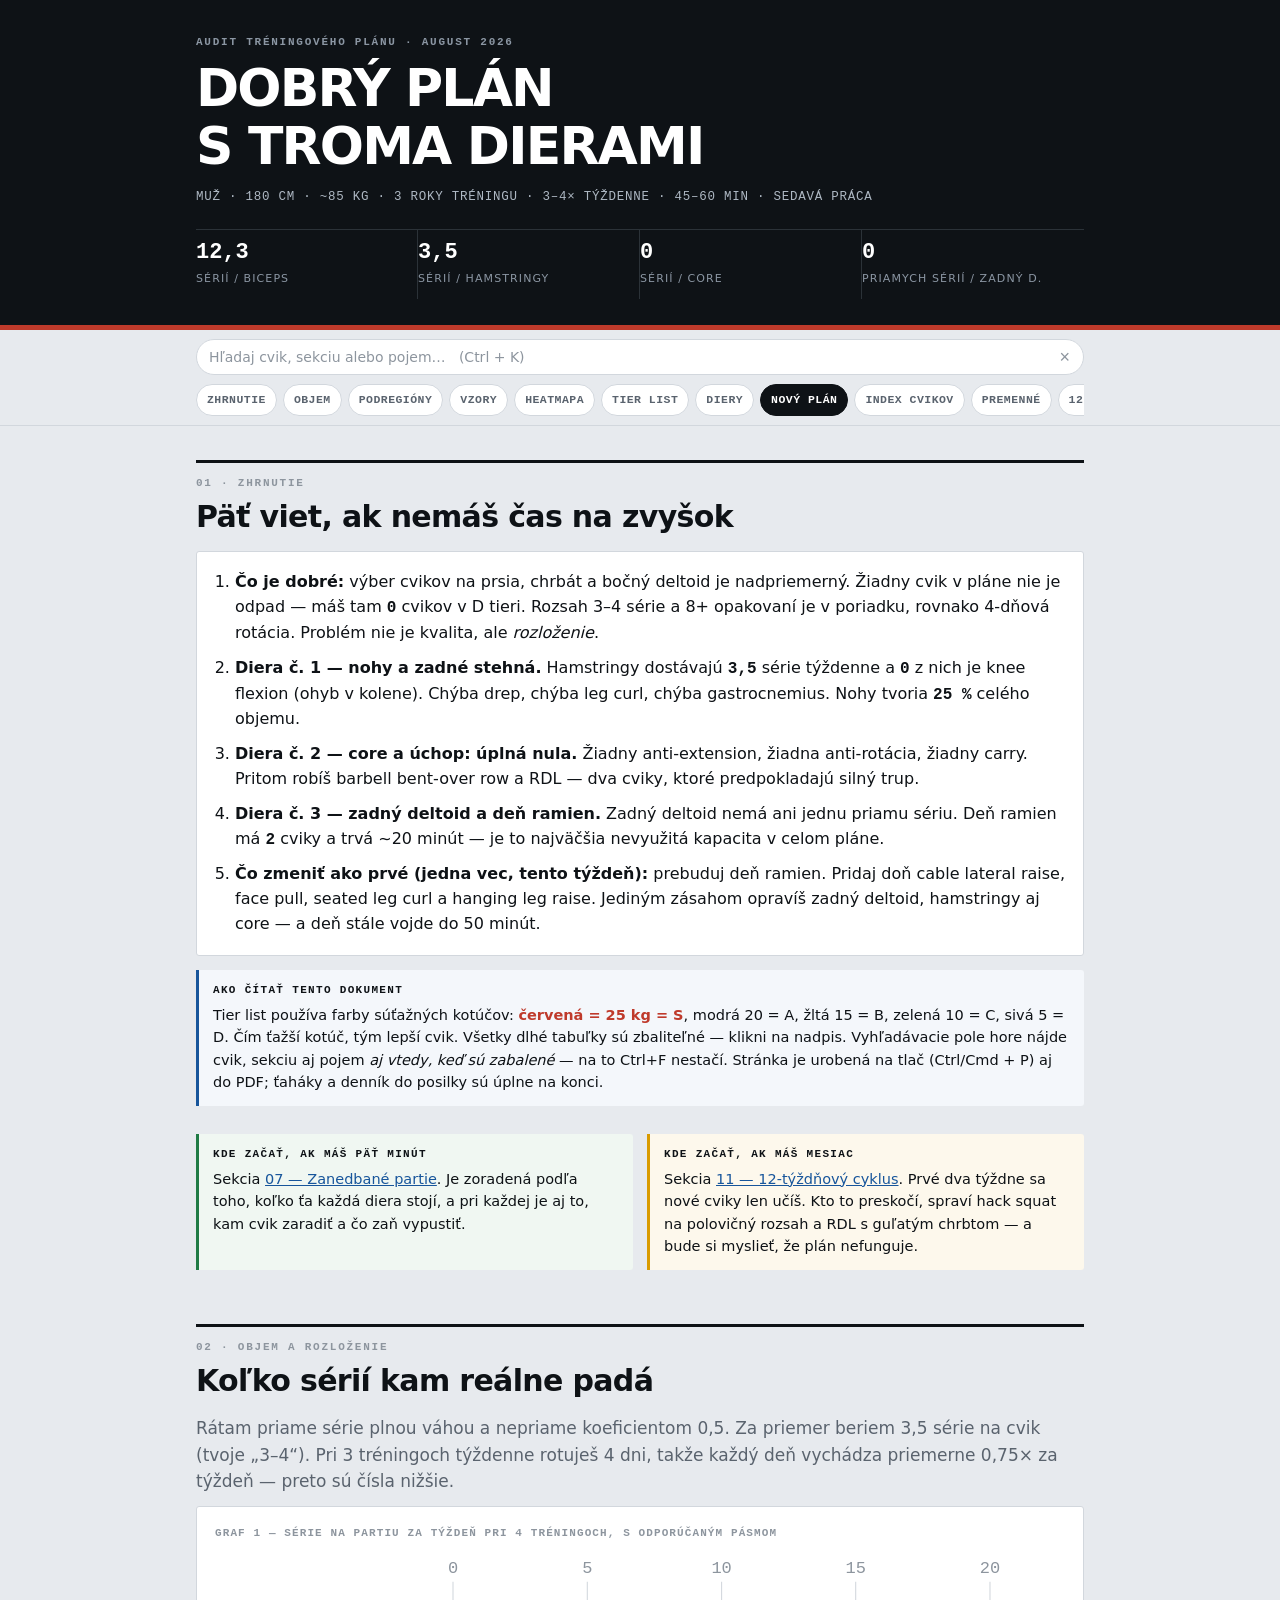
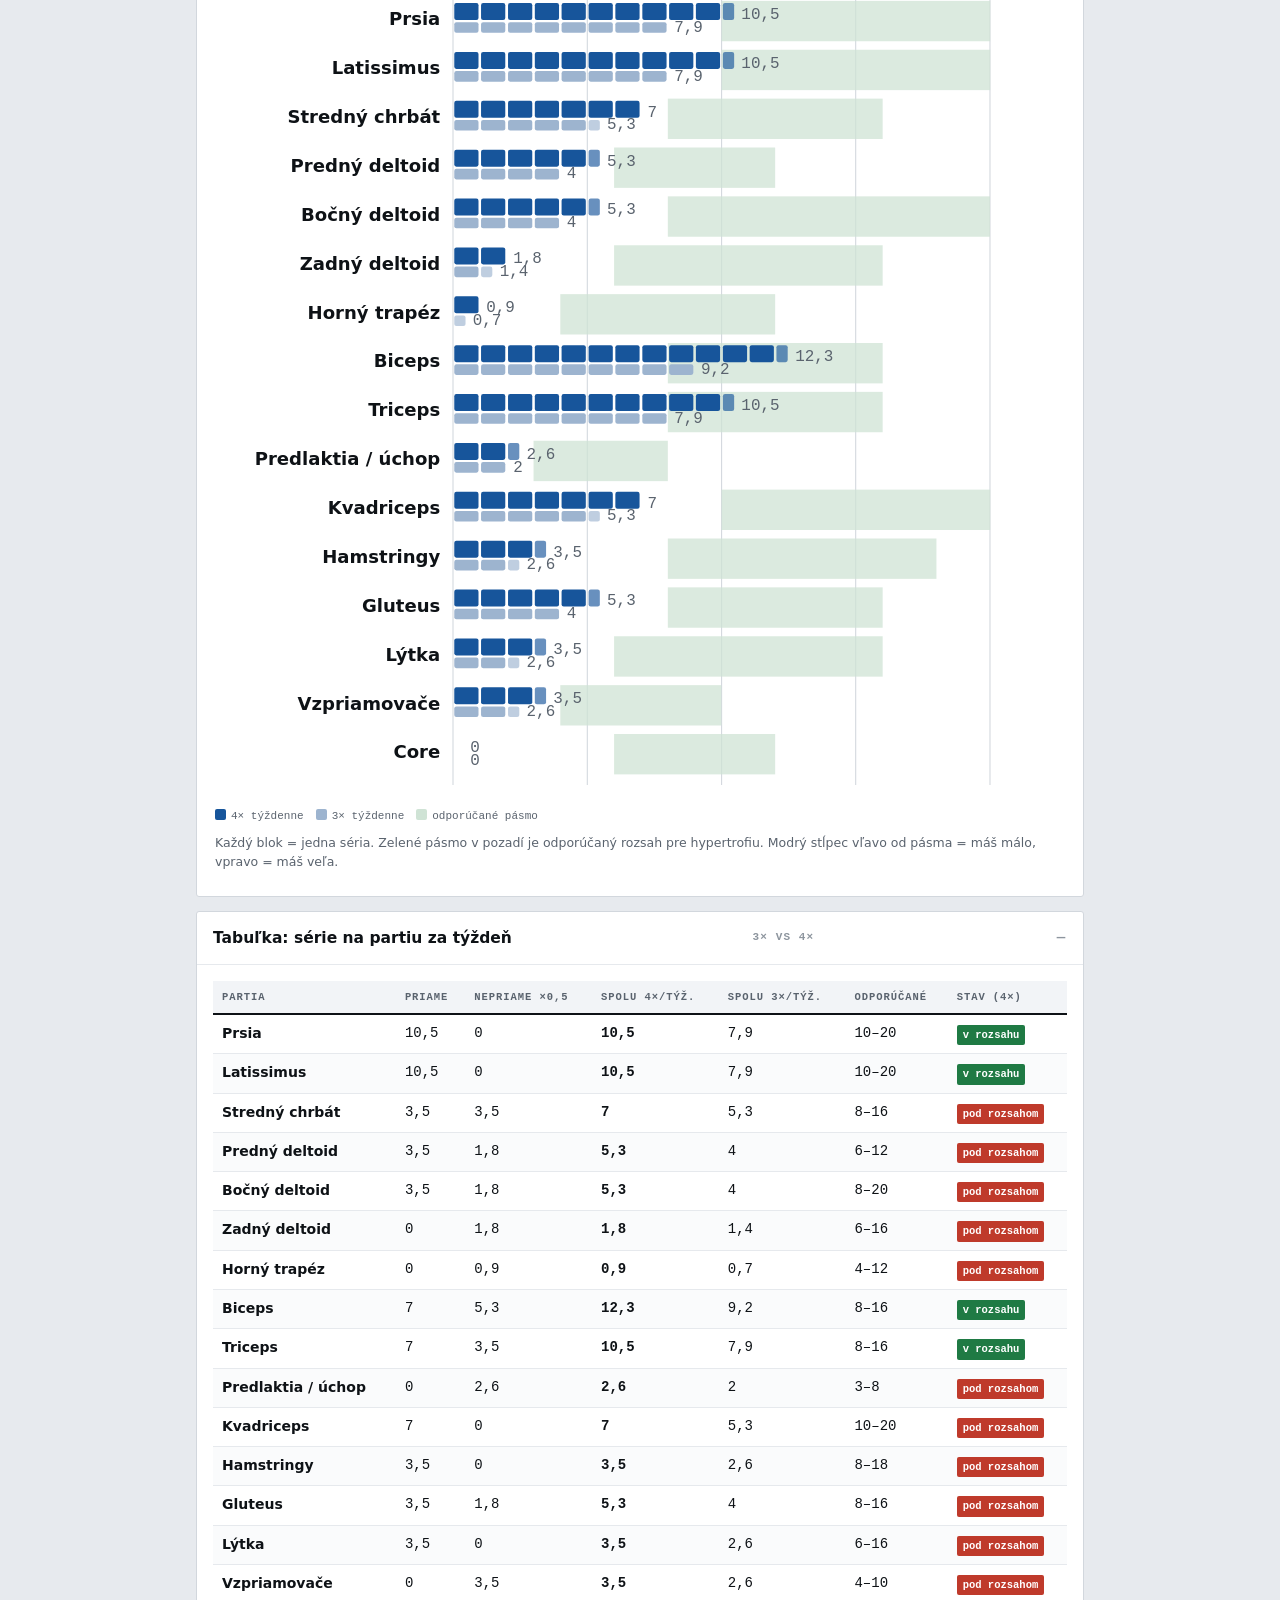
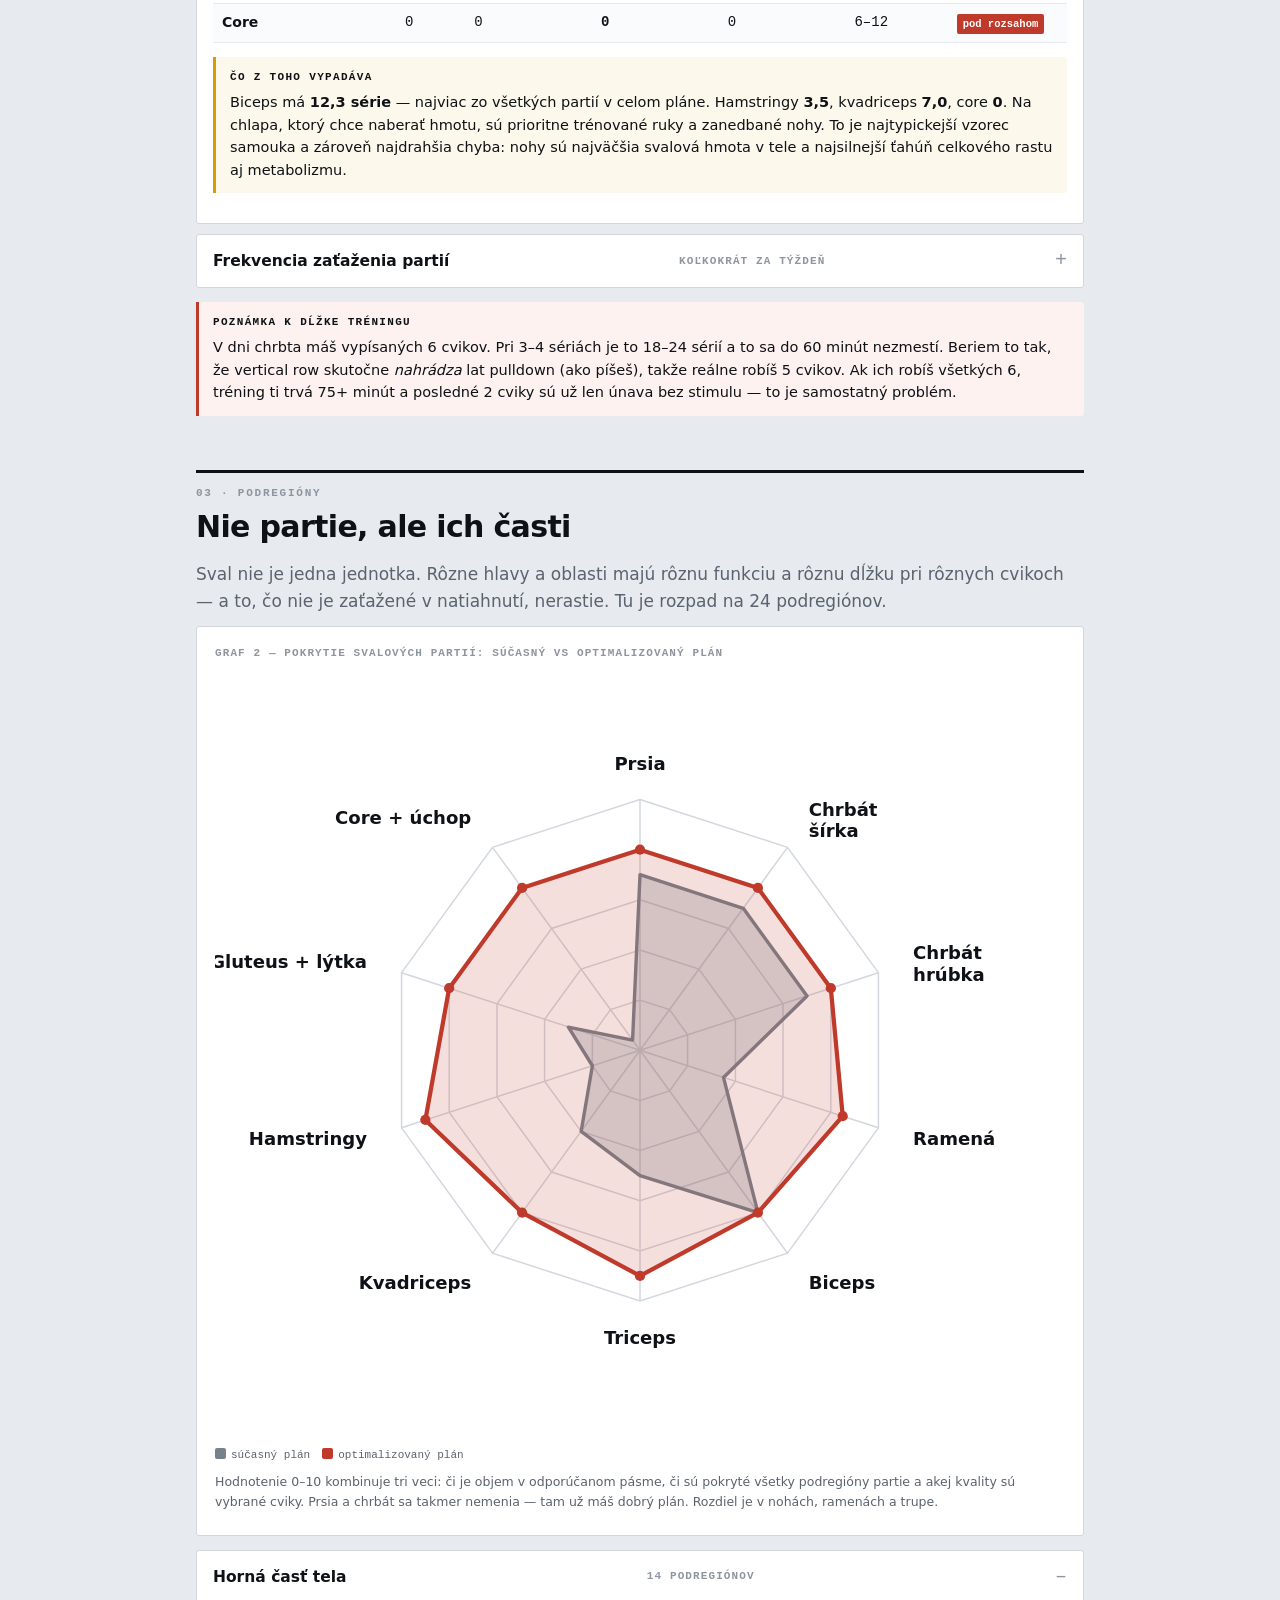
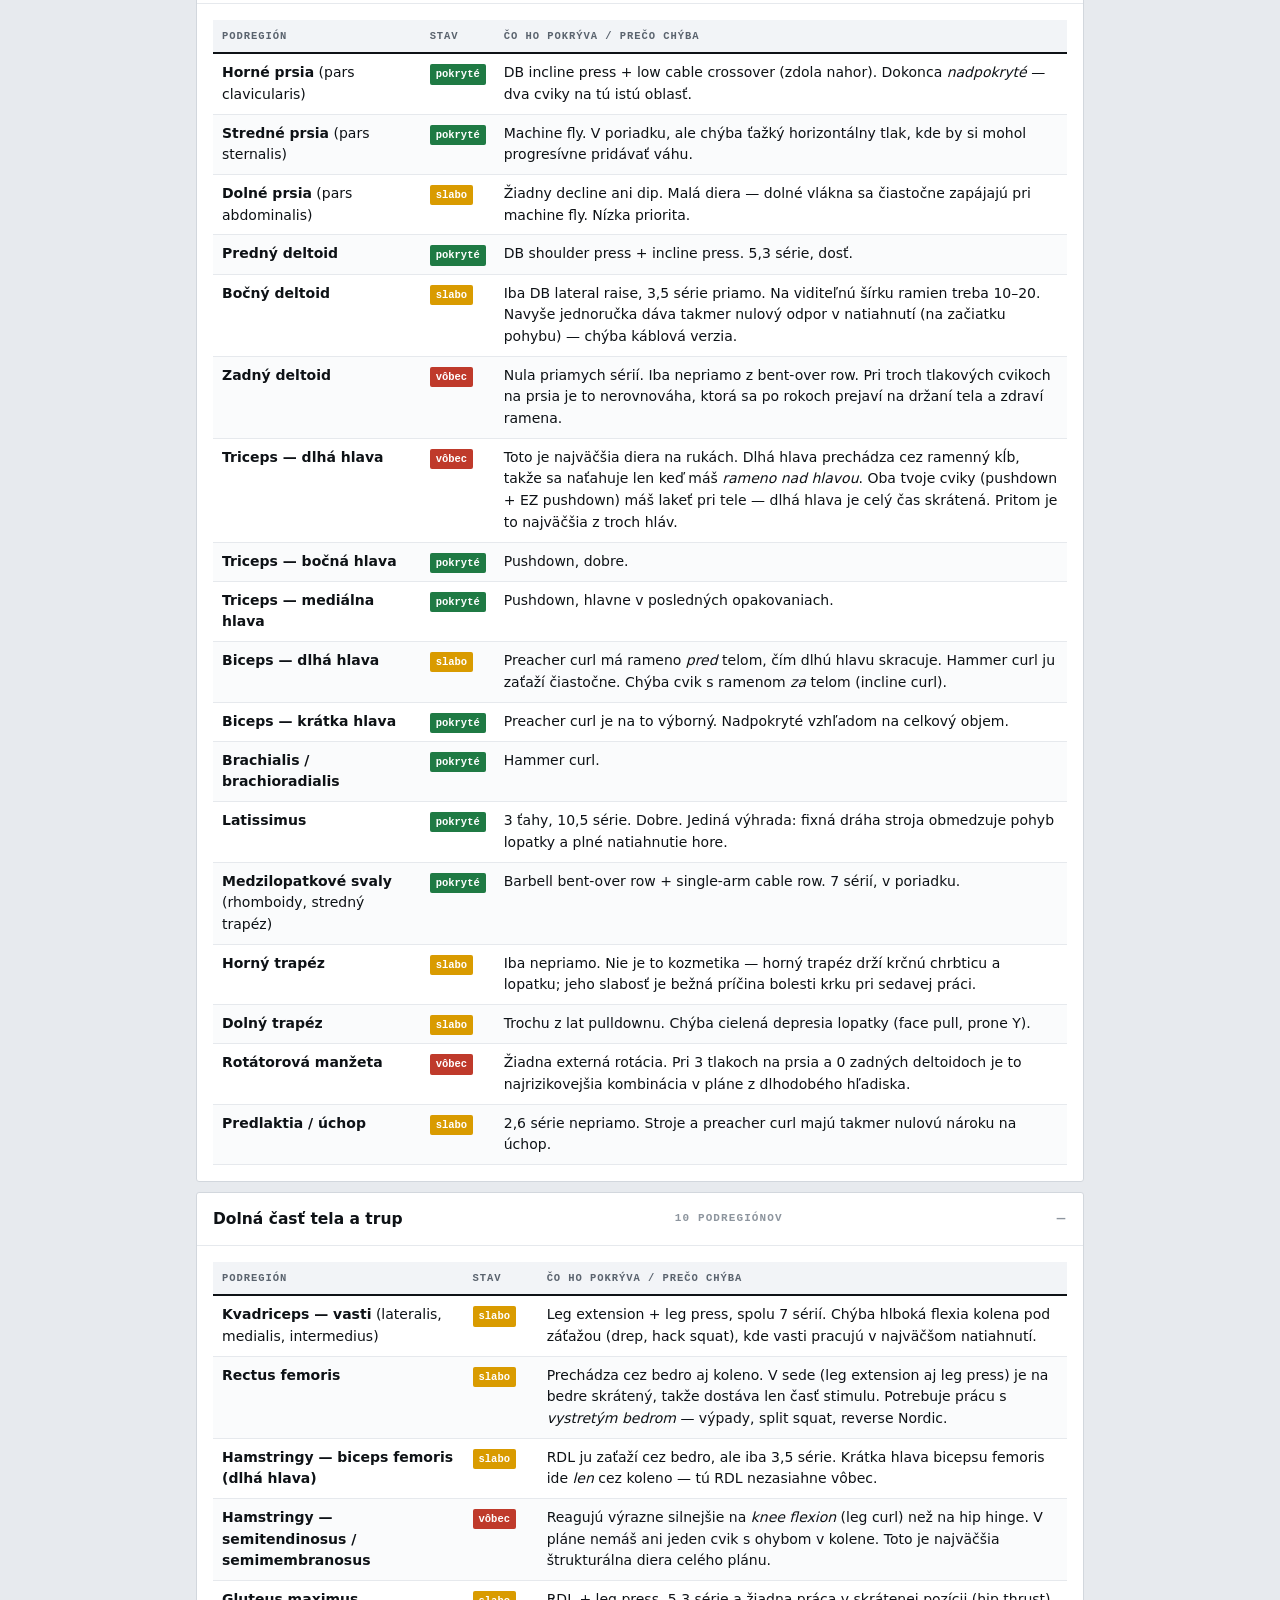
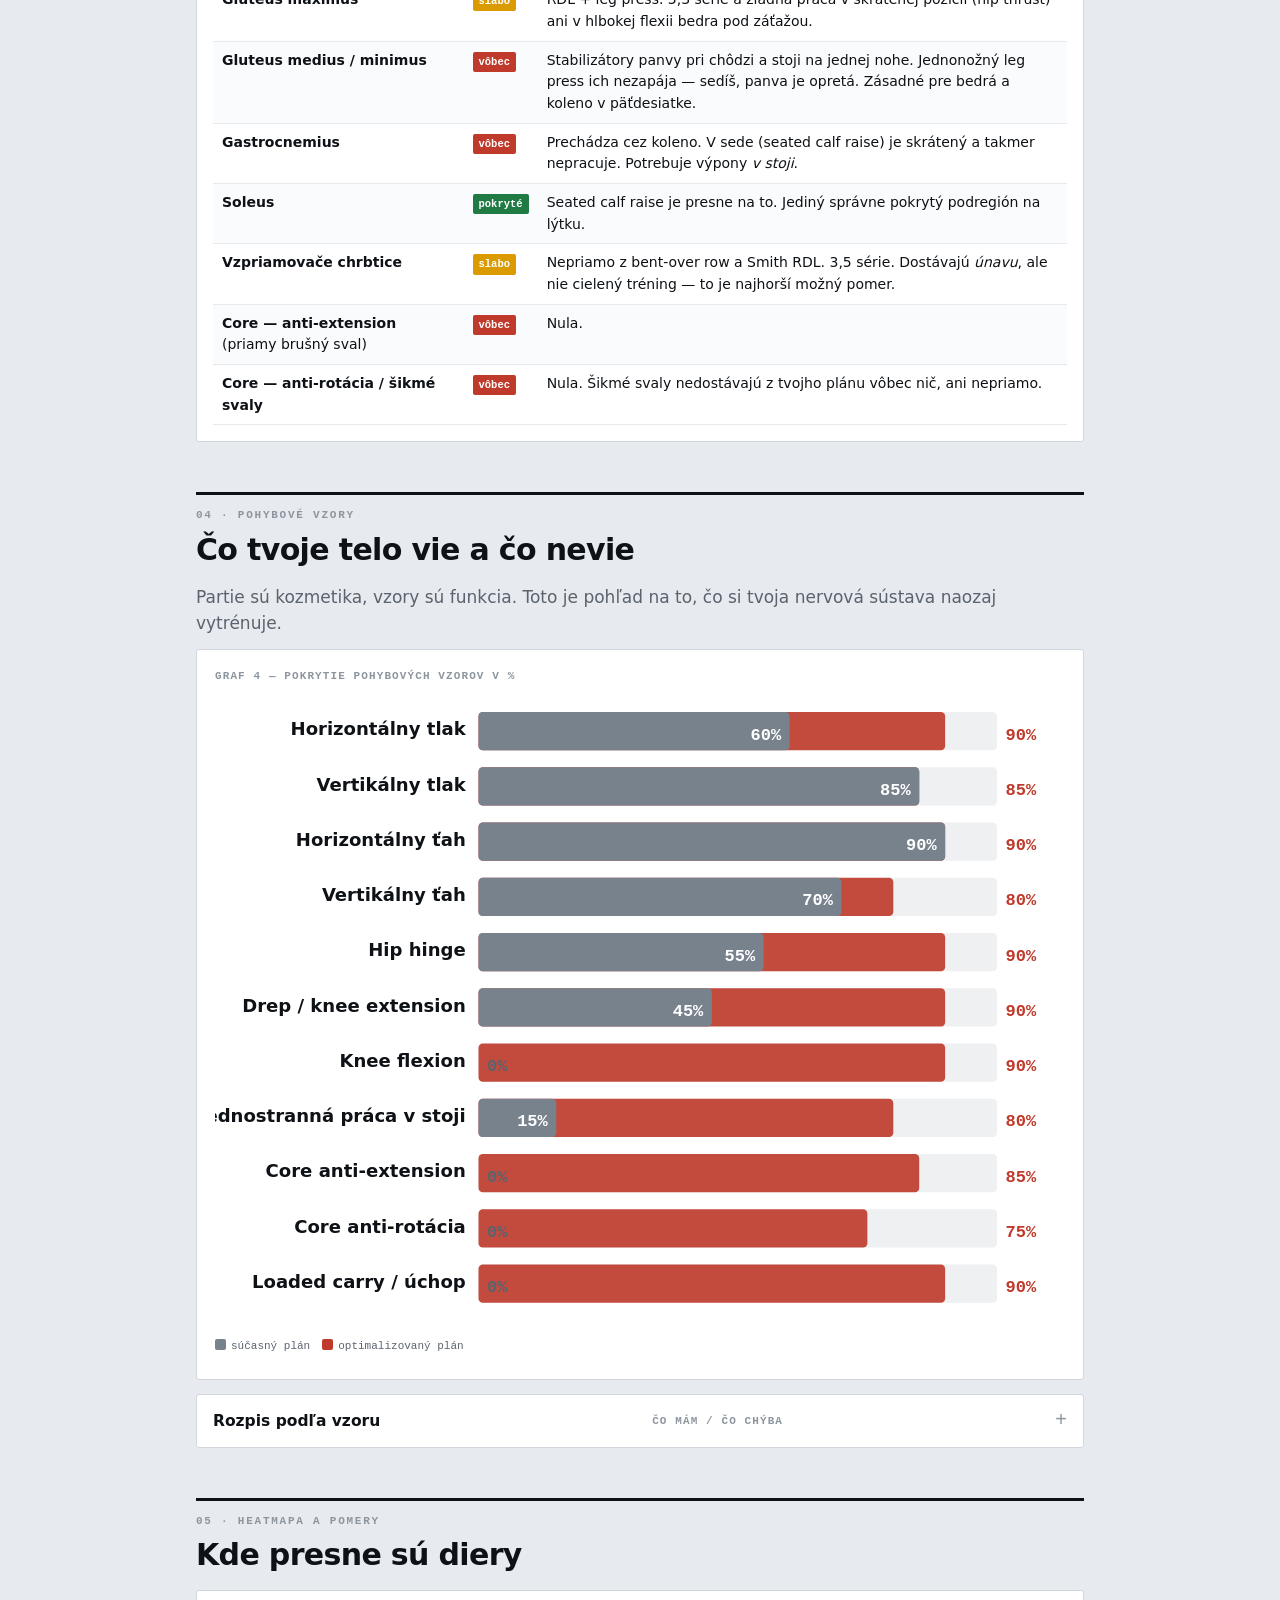
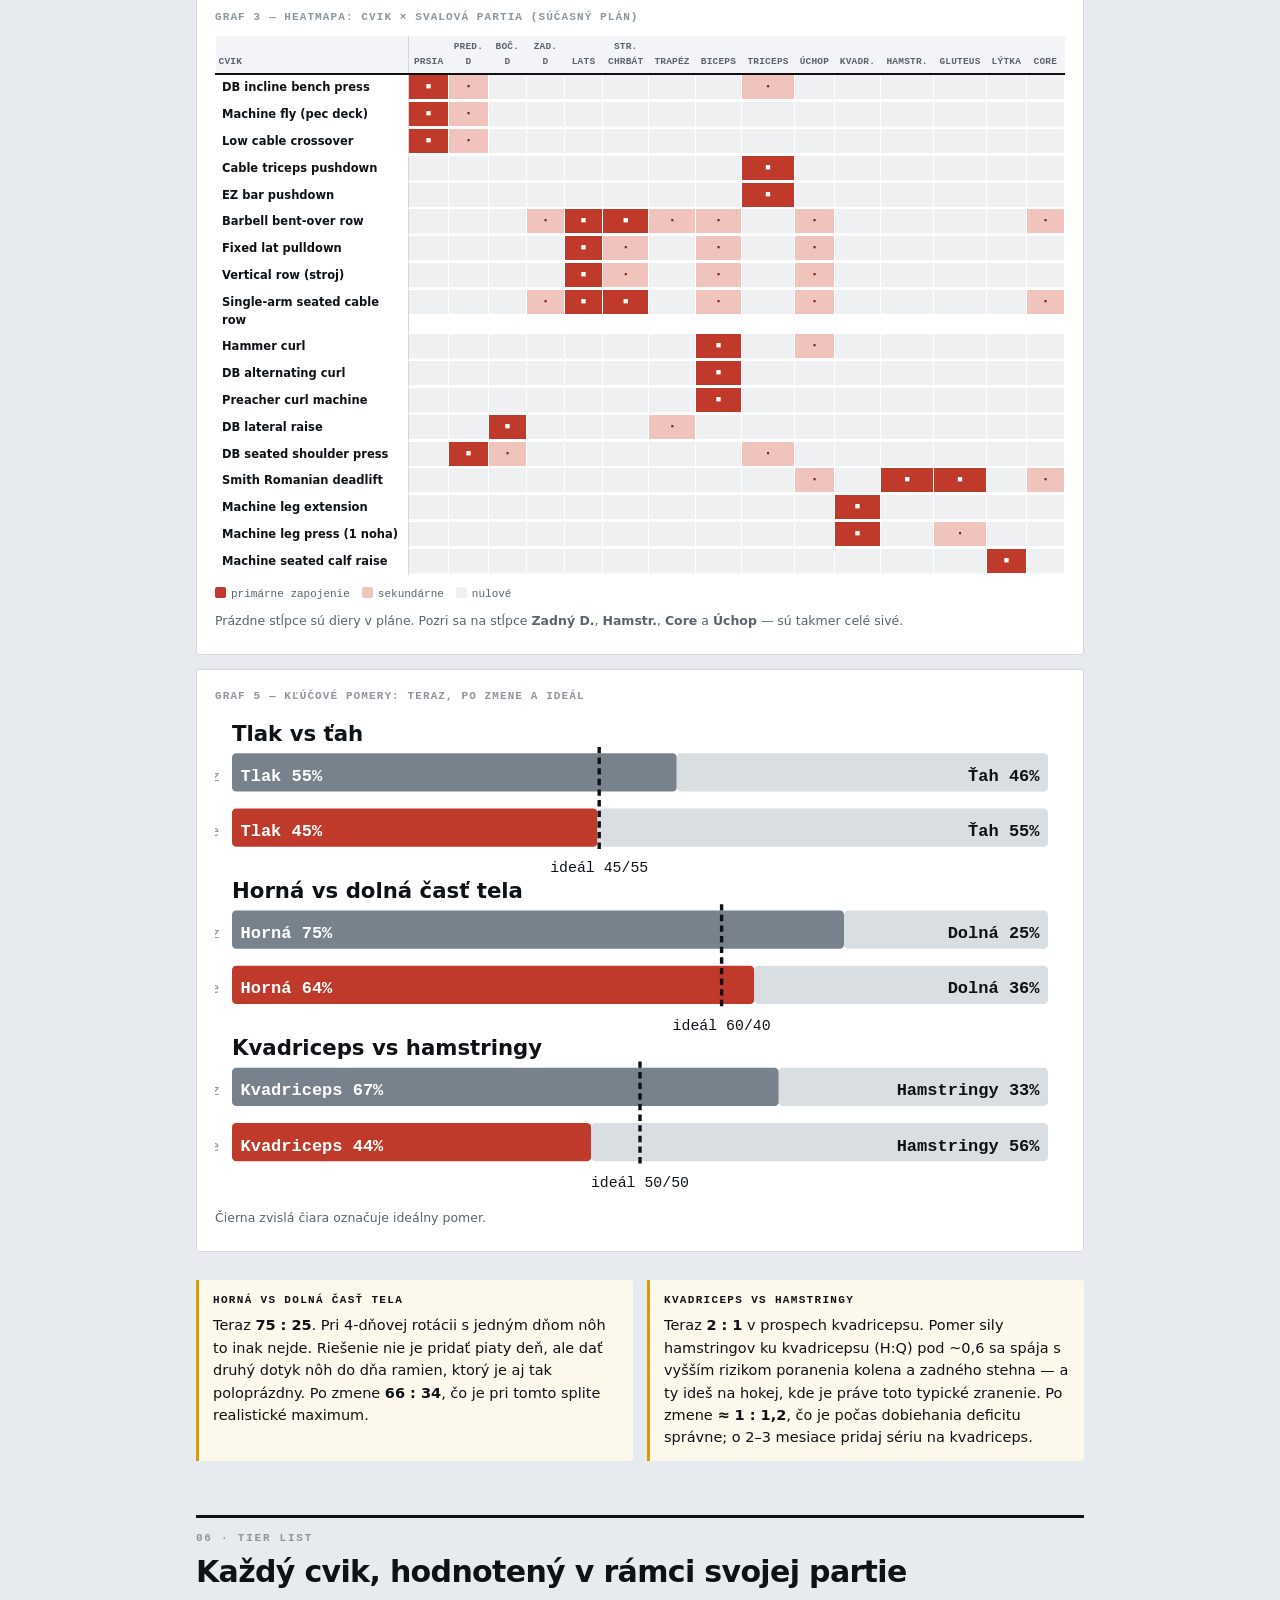
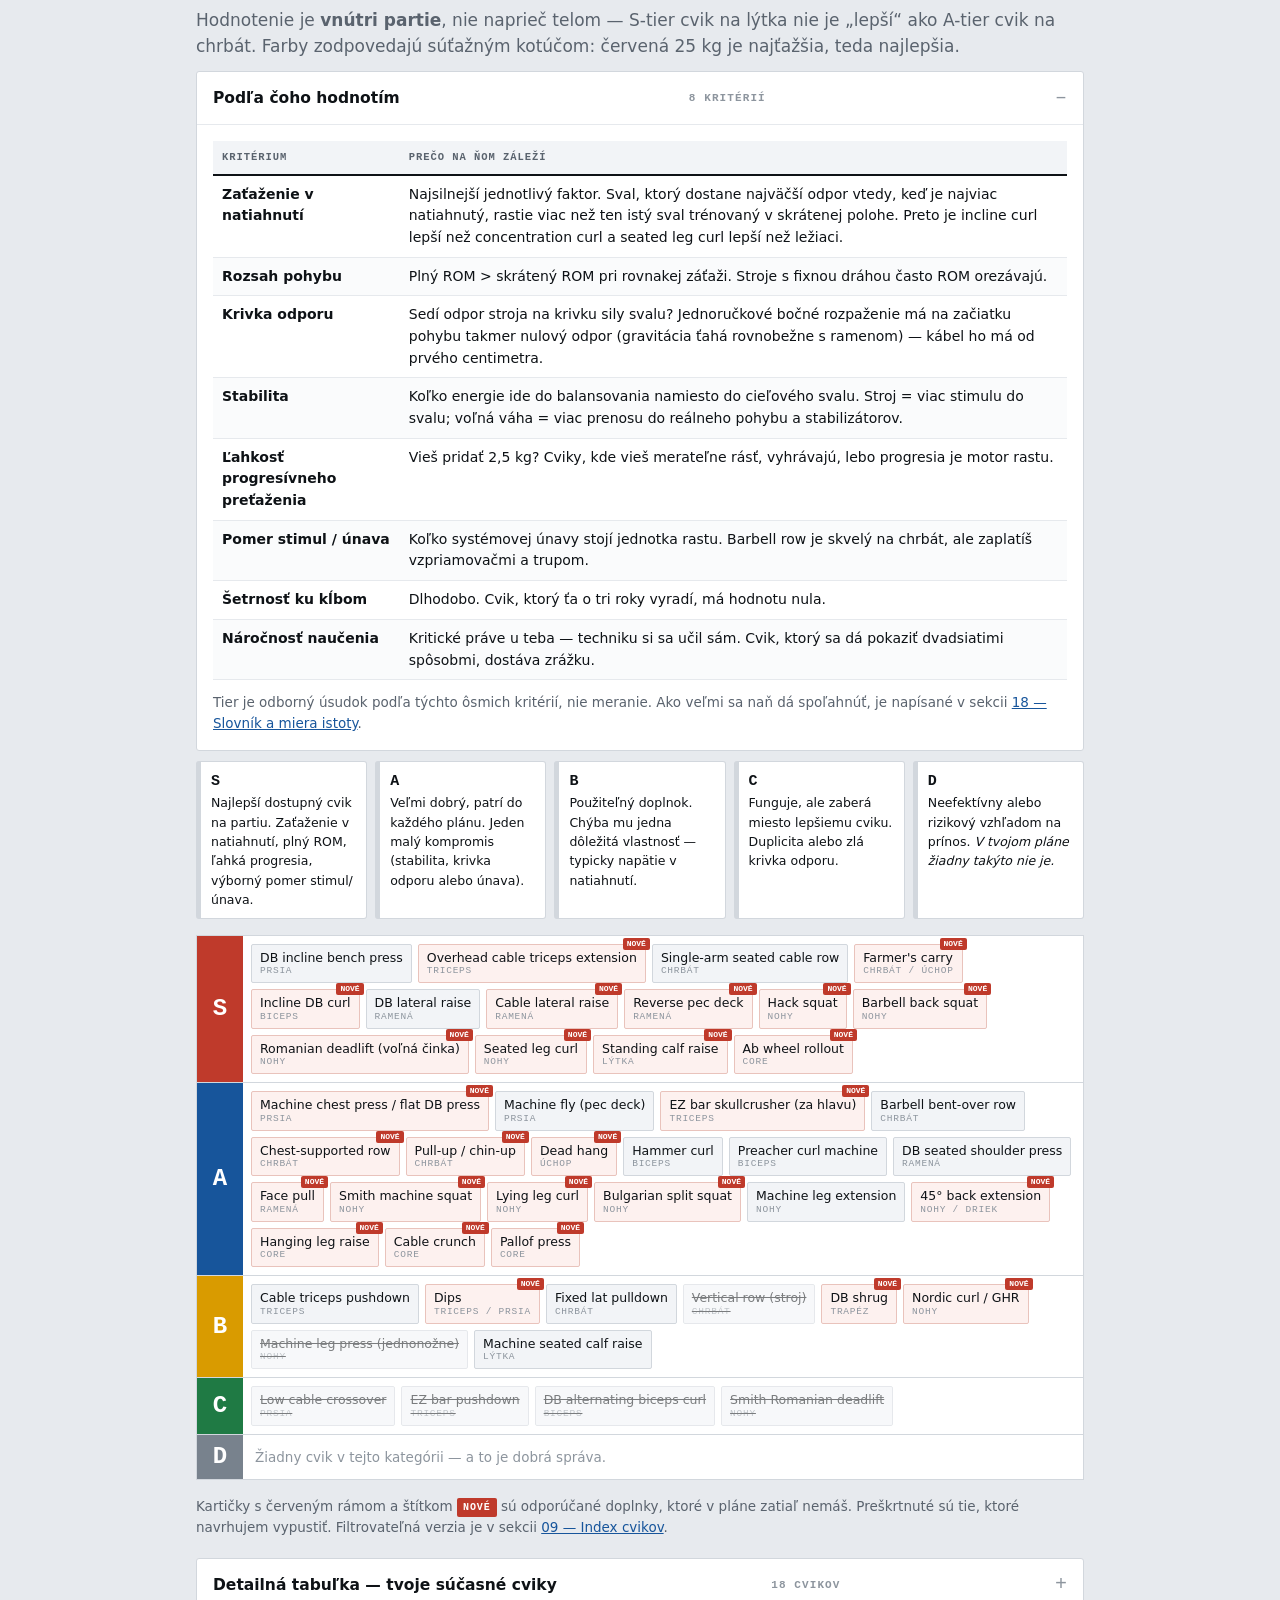
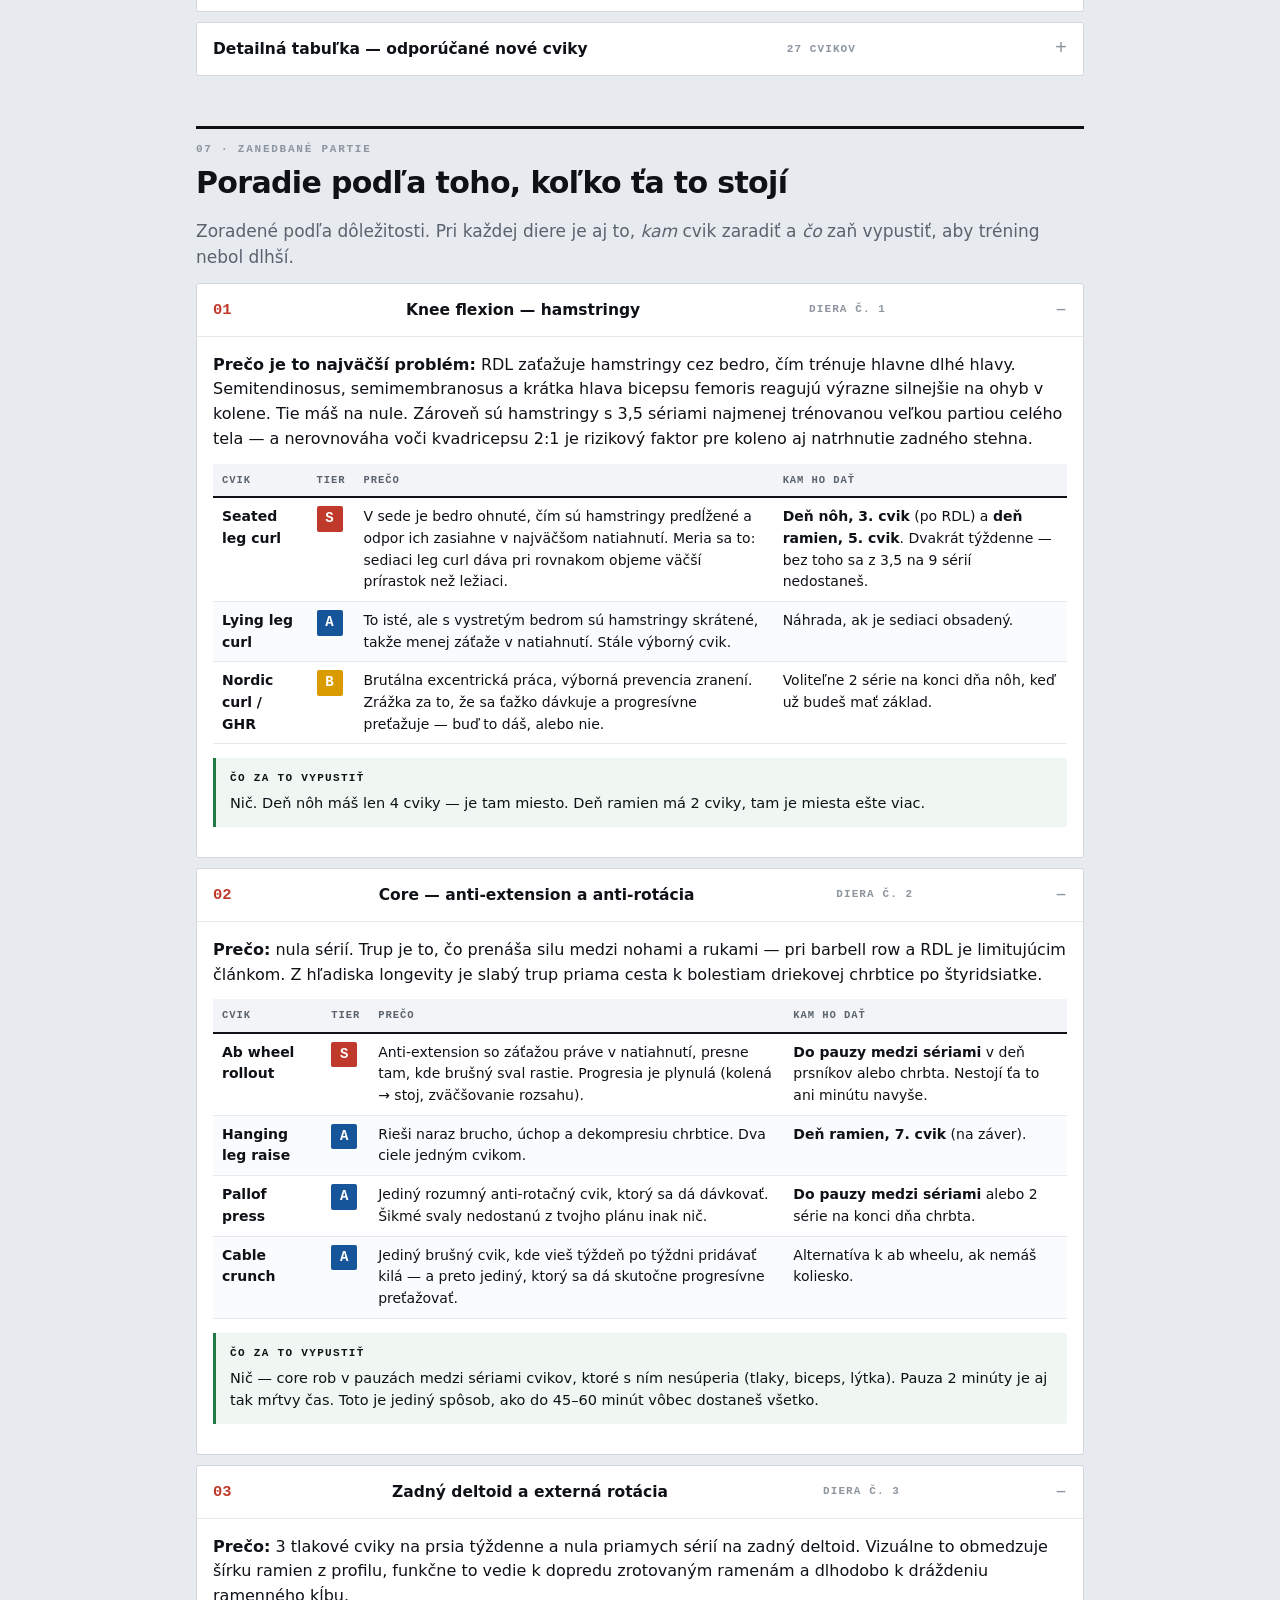
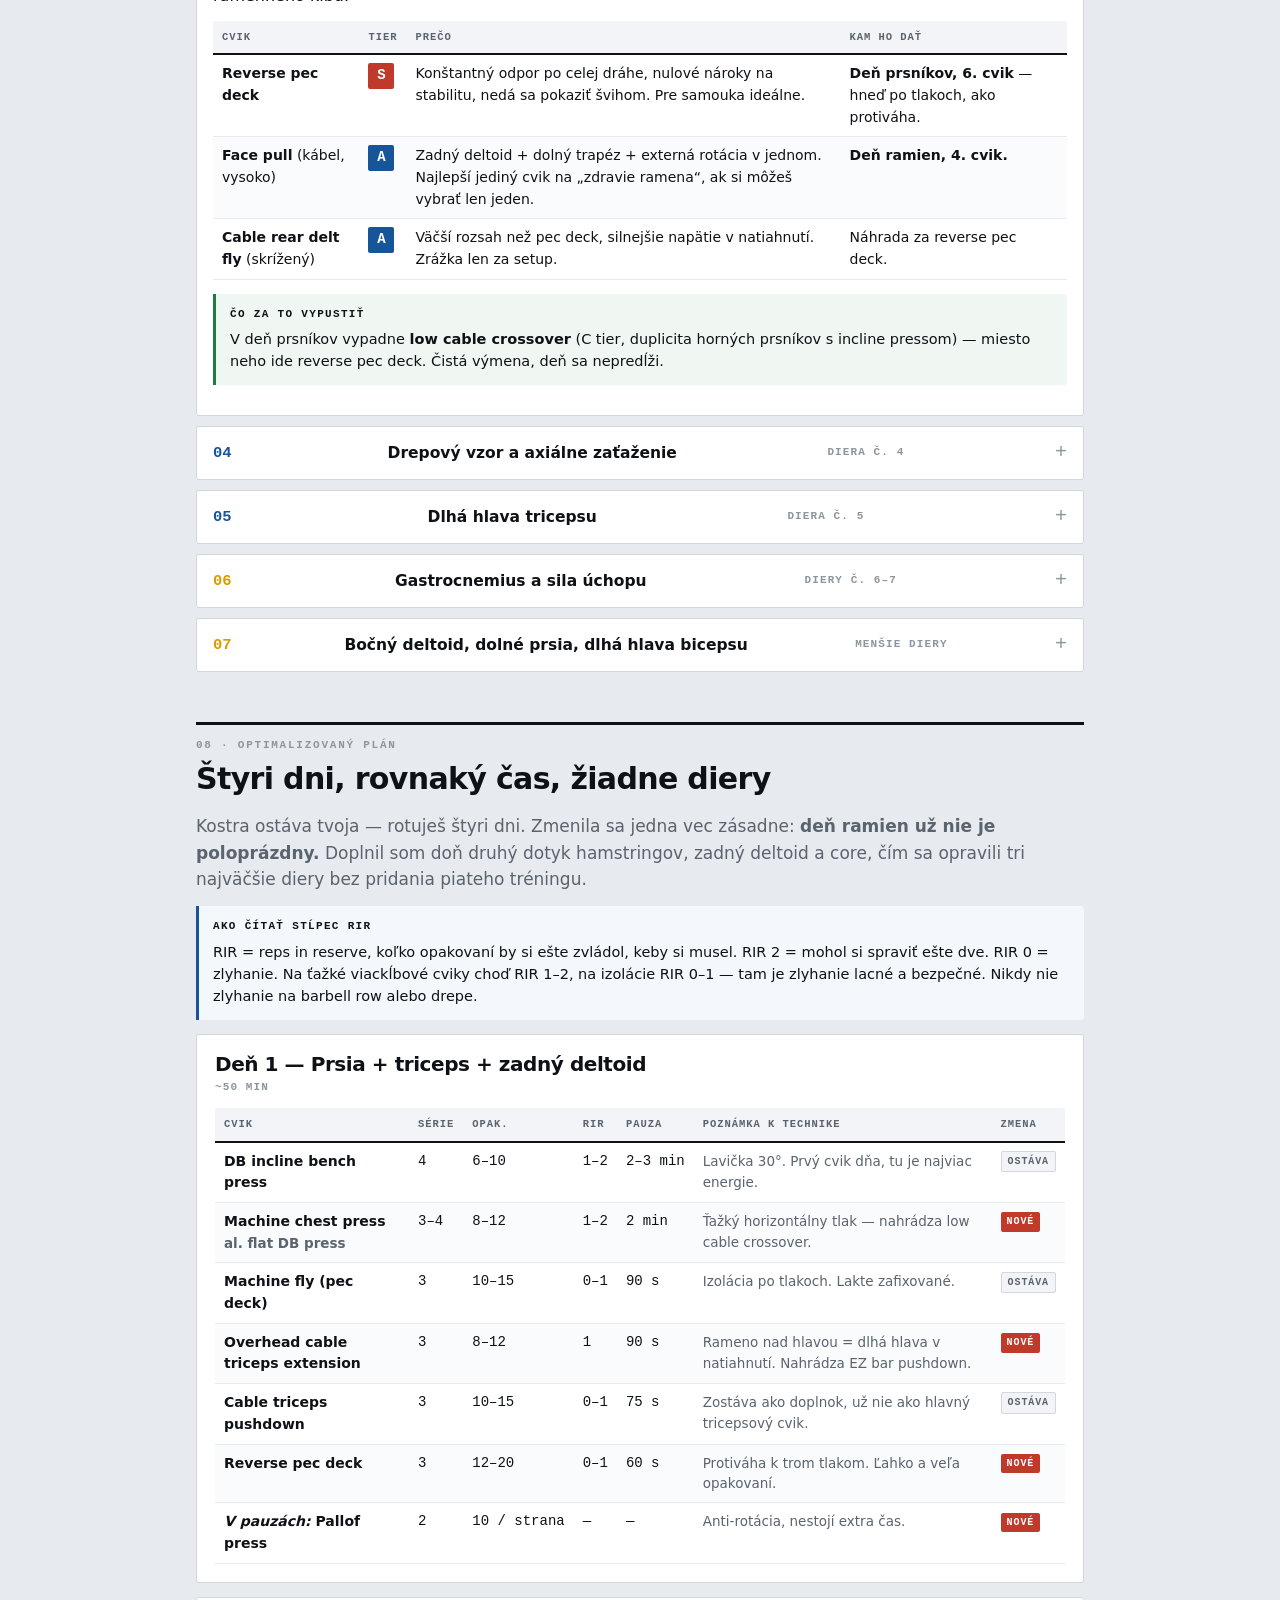
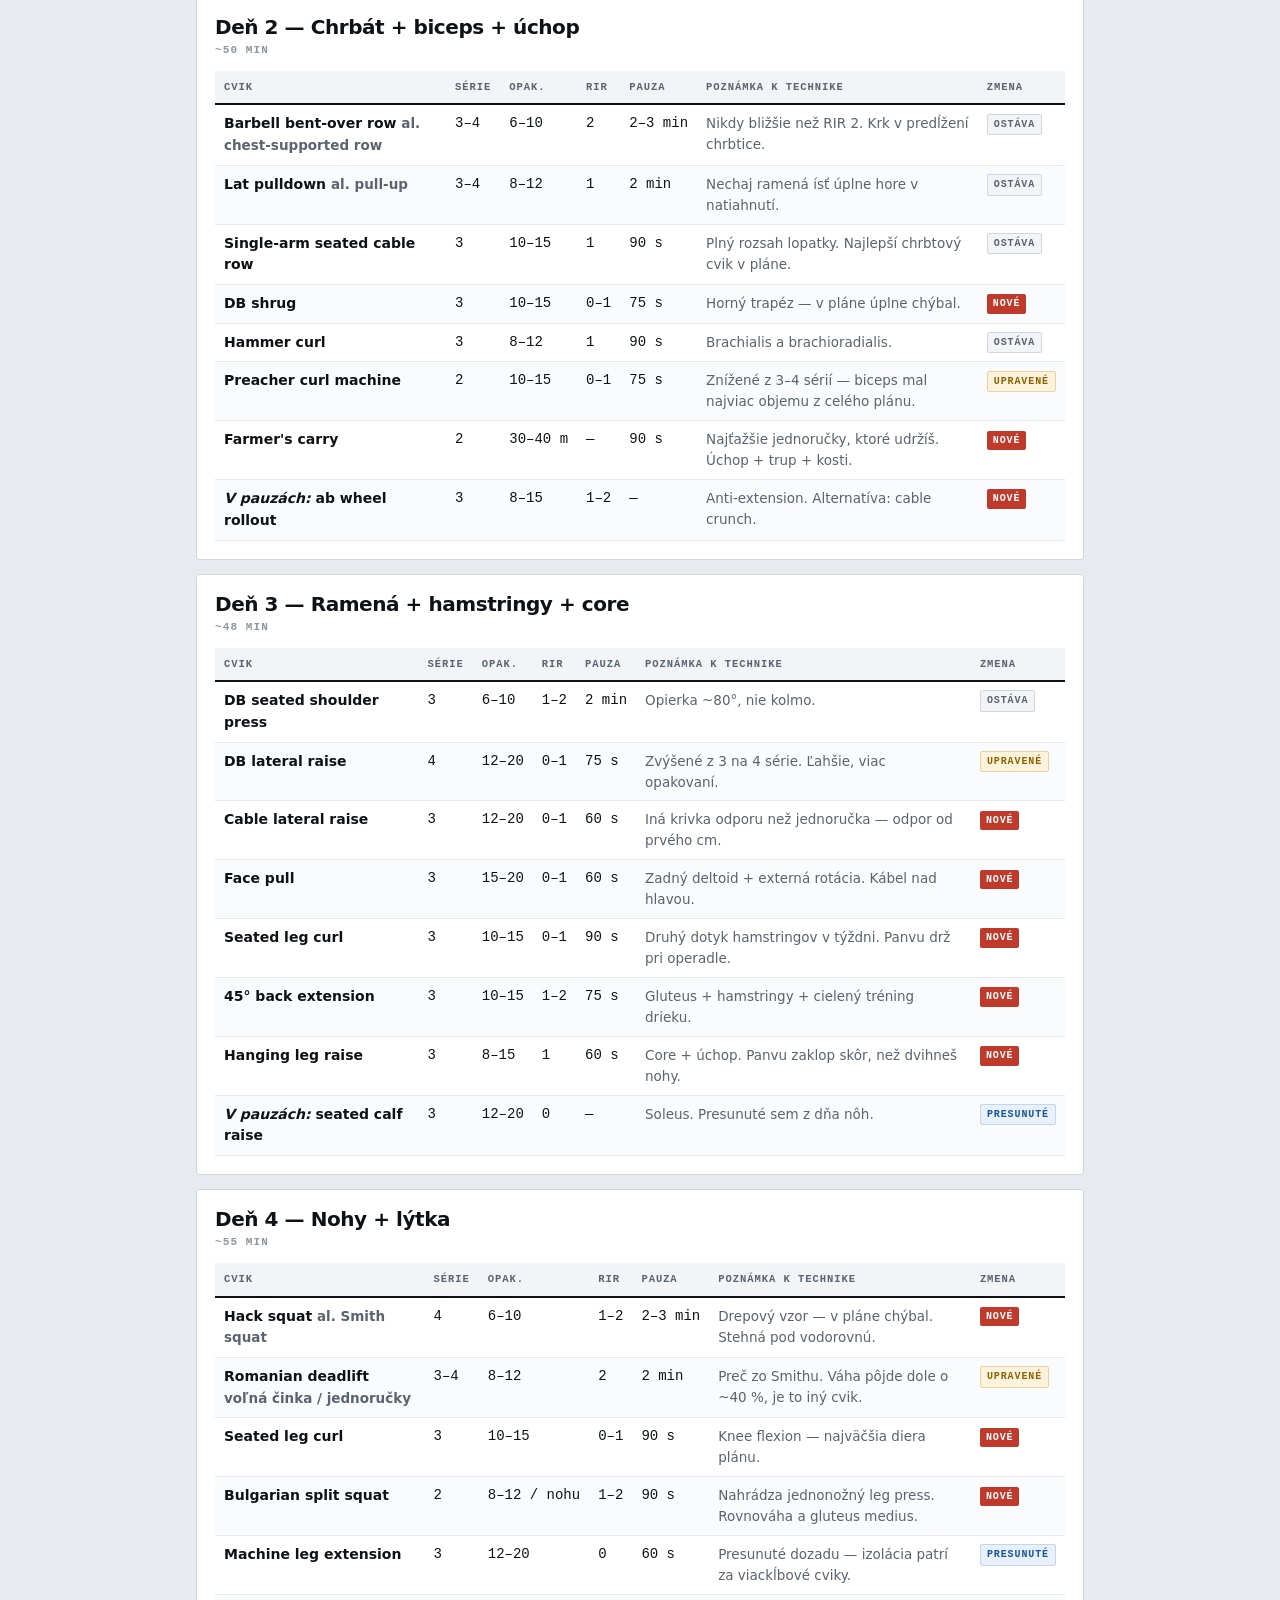
==== index.html @ 954e289c "Rozdelenie na moduly + štyri nové sekcie + GitHub Pages Jeden 149 kB súbor sa rozpadol na index.html" ====
<!DOCTYPE html>
<html lang="sk">
<head>
<meta charset="utf-8">
<meta name="viewport" content="width=device-width, initial-scale=1, viewport-fit=cover">
<title>Analýza tréningového plánu — 180 cm / 85 kg</title>
<meta name="description" content="Audit tréningového plánu: objem po partiách, podregióny, tier list cvikov, optimalizovaný 4-dňový plán, 12-týždňový cyklus, technika, longevity a ťaháky do posilky.">
<meta name="color-scheme" content="light">
<meta name="theme-color" content="#0e1216">
<!-- favikona: 25 kg kotúč, tá istá červená ako S tier -->
<link rel="icon" href="data:image/svg+xml,%3Csvg xmlns='http://www.w3.org/2000/svg' viewBox='0 0 32 32'%3E%3Crect width='32' height='32' rx='6' fill='%230e1216'/%3E%3Ccircle cx='16' cy='16' r='10' fill='%23bf3a2b'/%3E%3Ccircle cx='16' cy='16' r='3.5' fill='%230e1216'/%3E%3C/svg%3E">
<link rel="stylesheet" href="assets/css/base.css">
<link rel="stylesheet" href="assets/css/layout.css">
<link rel="stylesheet" href="assets/css/components.css">
<link rel="stylesheet" href="assets/css/print.css">
<script type="module" src="assets/js/main.js"></script>
</head>
<body>

<header class="hero">
  <div class="wrap">
    <span class="eyebrow">Audit tréningového plánu · august 2026</span>
    <h1>Dobrý plán<br>s troma dierami</h1>
    <p class="subtitle">Muž · 180 cm · ~85 kg · 3 roky tréningu · 3–4× týždenne · 45–60 min · sedavá práca</p>
    <div class="statstrip">
      <div><b>12,3</b><span>sérií / biceps</span></div>
      <div><b>3,5</b><span>sérií / hamstringy</span></div>
      <div><b>0</b><span>sérií / core</span></div>
      <div><b>0</b><span>priamych sérií / zadný D.</span></div>
    </div>
  </div>
</header>

<nav>
  <div class="navbar">
    <div class="searchbar">
      <input id="site-search" type="search" autocomplete="off" spellcheck="false"
             placeholder="Hľadaj cvik, sekciu alebo pojem…   (Ctrl + K)"
             aria-label="Hľadať v dokumente">
      <button id="site-clear" class="sclear" type="button" aria-label="Vymazať hľadanie">×</button>
      <div id="site-results" class="sresults" role="listbox" hidden></div>
    </div>
    <div class="navscroll" id="nav">
      <a href="#zhrnutie">Zhrnutie</a>
      <a href="#objem">Objem</a>
      <a href="#podregiony">Podregióny</a>
      <a href="#vzory">Vzory</a>
      <a href="#heatmapa">Heatmapa</a>
      <a href="#tier">Tier list</a>
      <a href="#diery">Diery</a>
      <a href="#plan">Nový plán</a>
      <a href="#cviky">Index cvikov</a>
      <a href="#premenne">Premenné</a>
      <a href="#cyklus">12 týždňov</a>
      <a href="#rizika">Riziká</a>
      <a href="#nahrady">Náhrady</a>
      <a href="#technika">Technika</a>
      <a href="#longevity">Longevity</a>
      <a href="#stol">Za stolom</a>
      <a href="#vyziva">Výživa</a>
      <a href="#slovnik">Slovník</a>
      <a href="#tahak">Ťaháky</a>
    </div>
  </div>
</nav>

<div class="wrap">

<!-- ══════════ 01 ZHRNUTIE ══════════ -->
<section id="zhrnutie">
  <div class="sechead"><span class="eyebrow">01 · Zhrnutie</span><h2>Päť viet, ak nemáš čas na zvyšok</h2></div>

  <div class="card">
    <ol style="margin:0;padding-left:20px">
      <li style="margin-bottom:10px"><strong>Čo je dobré:</strong> výber cvikov na prsia, chrbát a bočný deltoid je nadpriemerný. Žiadny cvik v pláne nie je odpad — máš tam <span class="num">0</span> cvikov v D tieri. Rozsah 3–4 série a 8+ opakovaní je v poriadku, rovnako 4-dňová rotácia. Problém nie je kvalita, ale <em>rozloženie</em>.</li>
      <li style="margin-bottom:10px"><strong>Diera č. 1 — nohy a zadné stehná.</strong> Hamstringy dostávajú <span class="num">3,5</span> série týždenne a <span class="num">0</span> z nich je knee flexion (ohyb v kolene). Chýba drep, chýba leg curl, chýba gastrocnemius. Nohy tvoria <span class="num">25 %</span> celého objemu.</li>
      <li style="margin-bottom:10px"><strong>Diera č. 2 — core a úchop: úplná nula.</strong> Žiadny anti-extension, žiadna anti-rotácia, žiadny carry. Pritom robíš barbell bent-over row a RDL — dva cviky, ktoré predpokladajú silný trup.</li>
      <li style="margin-bottom:10px"><strong>Diera č. 3 — zadný deltoid a deň ramien.</strong> Zadný deltoid nemá ani jednu priamu sériu. Deň ramien má <span class="num">2</span> cviky a trvá ~20 minút — je to najväčšia nevyužitá kapacita v celom pláne.</li>
      <li><strong>Čo zmeniť ako prvé (jedna vec, tento týždeň):</strong> prebuduj deň ramien. Pridaj doň cable lateral raise, face pull, seated leg curl a hanging leg raise. Jediným zásahom opravíš zadný deltoid, hamstringy aj core — a deň stále vojde do 50 minút.</li>
    </ol>
  </div>

  <div class="note">
    <b>Ako čítať tento dokument</b>
    Tier list používa farby súťažných kotúčov: <strong style="color:var(--p25)">červená = 25 kg = S</strong>, modrá 20 = A, žltá 15 = B, zelená 10 = C, sivá 5 = D. Čím ťažší kotúč, tým lepší cvik. Všetky dlhé tabuľky sú zbaliteľné — klikni na nadpis. Vyhľadávacie pole hore nájde cvik, sekciu aj pojem <em>aj vtedy, keď sú zabalené</em> — na to Ctrl+F nestačí. Stránka je urobená na tlač (Ctrl/Cmd + P) aj do PDF; ťaháky a denník do posilky sú úplne na konci.
  </div>

  <div class="grid2">
    <div class="note good"><b>Kde začať, ak máš päť minút</b>Sekcia <a href="#diery">07 — Zanedbané partie</a>. Je zoradená podľa toho, koľko ťa každá diera stojí, a pri každej je aj to, kam cvik zaradiť a čo zaň vypustiť.</div>
    <div class="note warn"><b>Kde začať, ak máš mesiac</b>Sekcia <a href="#cyklus">11 — 12-týždňový cyklus</a>. Prvé dva týždne sa nové cviky len učíš. Kto to preskočí, spraví hack squat na polovičný rozsah a RDL s guľatým chrbtom — a bude si myslieť, že plán nefunguje.</div>
  </div>
</section>

<!-- ══════════ 02 OBJEM ══════════ -->
<section id="objem">
  <div class="sechead"><span class="eyebrow">02 · Objem a rozloženie</span><h2>Koľko sérií kam reálne padá</h2></div>

  <p class="lead">Rátam priame série plnou váhou a nepriame koeficientom 0,5. Za priemer beriem 3,5 série na cvik (tvoje „3–4“). Pri 3 tréningoch týždenne rotuješ 4 dni, takže každý deň vychádza priemerne 0,75× za týždeň — preto sú čísla nižšie.</p>

  <div class="card">
    <figure>
      <div class="acclabel" style="margin-bottom:10px">Graf 1 — série na partiu za týždeň pri 4 tréningoch, s odporúčaným pásmom</div>
      <div id="chart-volume"></div>
      <div class="legend">
        <span><i style="background:var(--p20)"></i>4× týždenne</span>
        <span><i style="background:#9db4cf"></i>3× týždenne</span>
        <span><i style="background:#cfe3d5"></i>odporúčané pásmo</span>
      </div>
      <figcaption>Každý blok = jedna séria. Zelené pásmo v pozadí je odporúčaný rozsah pre hypertrofiu. Modrý stĺpec vľavo od pásma = máš málo, vpravo = máš veľa.</figcaption>
    </figure>
  </div>

  <details class="acc" open>
    <summary>Tabuľka: série na partiu za týždeň <span class="acclabel">3× vs 4×</span></summary>
    <div class="accbody">
      <div class="tscroll">
        <table>
          <thead><tr><th>Partia</th><th class="n">Priame</th><th class="n">Nepriame ×0,5</th><th class="n">Spolu 4×/týž.</th><th class="n">Spolu 3×/týž.</th><th class="n">Odporúčané</th><th>Stav (4×)</th></tr></thead>
          <tbody id="voltable"></tbody>
        </table>
      </div>
      <div class="note warn"><b>Čo z toho vypadáva</b>
      Biceps má <strong>12,3 série</strong> — najviac zo všetkých partií v celom pláne. Hamstringy <strong>3,5</strong>, kvadriceps <strong>7,0</strong>, core <strong>0</strong>. Na chlapa, ktorý chce naberať hmotu, sú prioritne trénované ruky a zanedbané nohy. To je najtypickejší vzorec samouka a zároveň najdrahšia chyba: nohy sú najväčšia svalová hmota v tele a najsilnejší ťahúň celkového rastu aj metabolizmu.</div>
    </div>
  </details>

  <details class="acc">
    <summary>Frekvencia zaťaženia partií <span class="acclabel">koľkokrát za týždeň</span></summary>
    <div class="accbody">
      <div class="tscroll">
        <table>
          <thead><tr><th>Partia</th><th class="n">Teraz (4×/týž.)</th><th class="n">Optimum</th><th>Komentár</th></tr></thead>
          <tbody id="freqtable"></tbody>
        </table>
      </div>
    </div>
  </details>

  <div class="note bad"><b>Poznámka k dĺžke tréningu</b>
  V dni chrbta máš vypísaných 6 cvikov. Pri 3–4 sériách je to 18–24 sérií a to sa do 60 minút nezmestí. Beriem to tak, že vertical row skutočne <em>nahrádza</em> lat pulldown (ako píšeš), takže reálne robíš 5 cvikov. Ak ich robíš všetkých 6, tréning ti trvá 75+ minút a posledné 2 cviky sú už len únava bez stimulu — to je samostatný problém.</div>
</section>

<!-- ══════════ 03 PODREGIÓNY ══════════ -->
<section id="podregiony">
  <div class="sechead"><span class="eyebrow">03 · Podregióny</span><h2>Nie partie, ale ich časti</h2></div>

  <p class="lead">Sval nie je jedna jednotka. Rôzne hlavy a oblasti majú rôznu funkciu a rôznu dĺžku pri rôznych cvikoch — a to, čo nie je zaťažené v natiahnutí, nerastie. Tu je rozpad na 24 podregiónov.</p>

  <div class="card">
    <figure>
      <div class="acclabel" style="margin-bottom:10px">Graf 2 — pokrytie svalových partií: súčasný vs optimalizovaný plán</div>
      <div id="chart-radar"></div>
      <div class="legend">
        <span><i style="background:var(--p05)"></i>súčasný plán</span>
        <span><i style="background:var(--p25)"></i>optimalizovaný plán</span>
      </div>
      <figcaption>Hodnotenie 0–10 kombinuje tri veci: či je objem v odporúčanom pásme, či sú pokryté všetky podregióny partie a akej kvality sú vybrané cviky. Prsia a chrbát sa takmer nemenia — tam už máš dobrý plán. Rozdiel je v nohách, ramenách a trupe.</figcaption>
    </figure>
  </div>

  <details class="acc" open>
    <summary>Horná časť tela <span class="acclabel">14 podregiónov</span></summary>
    <div class="accbody">
      <div class="tscroll">
        <table>
          <thead><tr><th>Podregión</th><th>Stav</th><th>Čo ho pokrýva / prečo chýba</th></tr></thead>
          <tbody>
            <tr><td><strong>Horné prsia</strong> (pars clavicularis)</td><td><span class="tag t-ok">pokryté</span></td><td>DB incline press + low cable crossover (zdola nahor). Dokonca <em>nadpokryté</em> — dva cviky na tú istú oblasť.</td></tr>
            <tr><td><strong>Stredné prsia</strong> (pars sternalis)</td><td><span class="tag t-ok">pokryté</span></td><td>Machine fly. V poriadku, ale chýba ťažký horizontálny tlak, kde by si mohol progresívne pridávať váhu.</td></tr>
            <tr><td><strong>Dolné prsia</strong> (pars abdominalis)</td><td><span class="tag t-part">slabo</span></td><td>Žiadny decline ani dip. Malá diera — dolné vlákna sa čiastočne zapájajú pri machine fly. Nízka priorita.</td></tr>
            <tr><td><strong>Predný deltoid</strong></td><td><span class="tag t-ok">pokryté</span></td><td>DB shoulder press + incline press. 5,3 série, dosť.</td></tr>
            <tr><td><strong>Bočný deltoid</strong></td><td><span class="tag t-part">slabo</span></td><td>Iba DB lateral raise, 3,5 série priamo. Na viditeľnú šírku ramien treba 10–20. Navyše jednoručka dáva takmer nulový odpor v natiahnutí (na začiatku pohybu) — chýba káblová verzia.</td></tr>
            <tr><td><strong>Zadný deltoid</strong></td><td><span class="tag t-no">vôbec</span></td><td>Nula priamych sérií. Iba nepriamo z bent-over row. Pri troch tlakových cvikoch na prsia je to nerovnováha, ktorá sa po rokoch prejaví na držaní tela a zdraví ramena.</td></tr>
            <tr><td><strong>Triceps — dlhá hlava</strong></td><td><span class="tag t-no">vôbec</span></td><td>Toto je najväčšia diera na rukách. Dlhá hlava prechádza cez ramenný kĺb, takže sa naťahuje len keď máš <em>rameno nad hlavou</em>. Oba tvoje cviky (pushdown + EZ pushdown) máš lakeť pri tele — dlhá hlava je celý čas skrátená. Pritom je to najväčšia z troch hláv.</td></tr>
            <tr><td><strong>Triceps — bočná hlava</strong></td><td><span class="tag t-ok">pokryté</span></td><td>Pushdown, dobre.</td></tr>
            <tr><td><strong>Triceps — mediálna hlava</strong></td><td><span class="tag t-ok">pokryté</span></td><td>Pushdown, hlavne v posledných opakovaniach.</td></tr>
            <tr><td><strong>Biceps — dlhá hlava</strong></td><td><span class="tag t-part">slabo</span></td><td>Preacher curl má rameno <em>pred</em> telom, čím dlhú hlavu skracuje. Hammer curl ju zaťaží čiastočne. Chýba cvik s ramenom <em>za</em> telom (incline curl).</td></tr>
            <tr><td><strong>Biceps — krátka hlava</strong></td><td><span class="tag t-ok">pokryté</span></td><td>Preacher curl je na to výborný. Nadpokryté vzhľadom na celkový objem.</td></tr>
            <tr><td><strong>Brachialis / brachioradialis</strong></td><td><span class="tag t-ok">pokryté</span></td><td>Hammer curl.</td></tr>
            <tr><td><strong>Latissimus</strong></td><td><span class="tag t-ok">pokryté</span></td><td>3 ťahy, 10,5 série. Dobre. Jediná výhrada: fixná dráha stroja obmedzuje pohyb lopatky a plné natiahnutie hore.</td></tr>
            <tr><td><strong>Medzilopatkové svaly</strong> (rhomboidy, stredný trapéz)</td><td><span class="tag t-ok">pokryté</span></td><td>Barbell bent-over row + single-arm cable row. 7 sérií, v poriadku.</td></tr>
            <tr><td><strong>Horný trapéz</strong></td><td><span class="tag t-part">slabo</span></td><td>Iba nepriamo. Nie je to kozmetika — horný trapéz drží krčnú chrbticu a lopatku; jeho slabosť je bežná príčina bolesti krku pri sedavej práci.</td></tr>
            <tr><td><strong>Dolný trapéz</strong></td><td><span class="tag t-part">slabo</span></td><td>Trochu z lat pulldownu. Chýba cielená depresia lopatky (face pull, prone Y).</td></tr>
            <tr><td><strong>Rotátorová manžeta</strong></td><td><span class="tag t-no">vôbec</span></td><td>Žiadna externá rotácia. Pri 3 tlakoch na prsia a 0 zadných deltoidoch je to najrizikovejšia kombinácia v pláne z dlhodobého hľadiska.</td></tr>
            <tr><td><strong>Predlaktia / úchop</strong></td><td><span class="tag t-part">slabo</span></td><td>2,6 série nepriamo. Stroje a preacher curl majú takmer nulovú nároku na úchop.</td></tr>
          </tbody>
        </table>
      </div>
    </div>
  </details>

  <details class="acc" open>
    <summary>Dolná časť tela a trup <span class="acclabel">10 podregiónov</span></summary>
    <div class="accbody">
      <div class="tscroll">
        <table>
          <thead><tr><th>Podregión</th><th>Stav</th><th>Čo ho pokrýva / prečo chýba</th></tr></thead>
          <tbody>
            <tr><td><strong>Kvadriceps — vasti</strong> (lateralis, medialis, intermedius)</td><td><span class="tag t-part">slabo</span></td><td>Leg extension + leg press, spolu 7 sérií. Chýba hlboká flexia kolena pod záťažou (drep, hack squat), kde vasti pracujú v najväčšom natiahnutí.</td></tr>
            <tr><td><strong>Rectus femoris</strong></td><td><span class="tag t-part">slabo</span></td><td>Prechádza cez bedro aj koleno. V sede (leg extension aj leg press) je na bedre skrátený, takže dostáva len časť stimulu. Potrebuje prácu s <em>vystretým bedrom</em> — výpady, split squat, reverse Nordic.</td></tr>
            <tr><td><strong>Hamstringy — biceps femoris (dlhá hlava)</strong></td><td><span class="tag t-part">slabo</span></td><td>RDL ju zaťaží cez bedro, ale iba 3,5 série. Krátka hlava bicepsu femoris ide <em>len</em> cez koleno — tú RDL nezasiahne vôbec.</td></tr>
            <tr><td><strong>Hamstringy — semitendinosus / semimembranosus</strong></td><td><span class="tag t-no">vôbec</span></td><td>Reagujú výrazne silnejšie na <em>knee flexion</em> (leg curl) než na hip hinge. V pláne nemáš ani jeden cvik s ohybom v kolene. Toto je najväčšia štrukturálna diera celého plánu.</td></tr>
            <tr><td><strong>Gluteus maximus</strong></td><td><span class="tag t-part">slabo</span></td><td>RDL + leg press. 5,3 série a žiadna práca v skrátenej pozícii (hip thrust) ani v hlbokej flexii bedra pod záťažou.</td></tr>
            <tr><td><strong>Gluteus medius / minimus</strong></td><td><span class="tag t-no">vôbec</span></td><td>Stabilizátory panvy pri chôdzi a stoji na jednej nohe. Jednonožný leg press ich nezapája — sedíš, panva je opretá. Zásadné pre bedrá a koleno v päťdesiatke.</td></tr>
            <tr><td><strong>Gastrocnemius</strong></td><td><span class="tag t-no">vôbec</span></td><td>Prechádza cez koleno. V sede (seated calf raise) je skrátený a takmer nepracuje. Potrebuje výpony <em>v stoji</em>.</td></tr>
            <tr><td><strong>Soleus</strong></td><td><span class="tag t-ok">pokryté</span></td><td>Seated calf raise je presne na to. Jediný správne pokrytý podregión na lýtku.</td></tr>
            <tr><td><strong>Vzpriamovače chrbtice</strong></td><td><span class="tag t-part">slabo</span></td><td>Nepriamo z bent-over row a Smith RDL. 3,5 série. Dostávajú <em>únavu</em>, ale nie cielený tréning — to je najhorší možný pomer.</td></tr>
            <tr><td><strong>Core — anti-extension</strong> (priamy brušný sval)</td><td><span class="tag t-no">vôbec</span></td><td>Nula.</td></tr>
            <tr><td><strong>Core — anti-rotácia / šikmé svaly</strong></td><td><span class="tag t-no">vôbec</span></td><td>Nula. Šikmé svaly nedostávajú z tvojho plánu vôbec nič, ani nepriamo.</td></tr>
          </tbody>
        </table>
      </div>
    </div>
  </details>
</section>

<!-- ══════════ 04 POHYBOVÉ VZORY ══════════ -->
<section id="vzory">
  <div class="sechead"><span class="eyebrow">04 · Pohybové vzory</span><h2>Čo tvoje telo vie a čo nevie</h2></div>

  <p class="lead">Partie sú kozmetika, vzory sú funkcia. Toto je pohľad na to, čo si tvoja nervová sústava naozaj vytrénuje.</p>

  <div class="card">
    <figure>
      <div class="acclabel" style="margin-bottom:10px">Graf 4 — pokrytie pohybových vzorov v %</div>
      <div id="chart-patterns"></div>
      <div class="legend">
        <span><i style="background:var(--p05)"></i>súčasný plán</span>
        <span><i style="background:var(--p25)"></i>optimalizovaný plán</span>
      </div>
    </figure>
  </div>

  <details class="acc">
    <summary>Rozpis podľa vzoru <span class="acclabel">čo mám / čo chýba</span></summary>
    <div class="accbody">
      <div class="tscroll">
        <table>
          <thead><tr><th>Vzor</th><th>Stav</th><th>Čo to pokrýva</th><th>Čo chýba</th></tr></thead>
          <tbody>
            <tr><td>Horizontálny tlak</td><td><span class="tag t-part">čiastočne</span></td><td>DB incline press (30–45°), machine fly</td><td>Čistý horizontálny ťažký tlak, kde sa dá jednoducho pridávať váha týždeň po týždni</td></tr>
            <tr><td>Vertikálny tlak</td><td><span class="tag t-ok">pokryté</span></td><td>DB seated shoulder press</td><td>Nič podstatné</td></tr>
            <tr><td>Horizontálny ťah</td><td><span class="tag t-ok">pokryté</span></td><td>Barbell bent-over row, single-arm cable row</td><td>Nič podstatné</td></tr>
            <tr><td>Vertikálny ťah</td><td><span class="tag t-part">čiastočne</span></td><td>Fixed lat pulldown, vertical row (stroj)</td><td>Voľná dráha — pull-up / chin-up alebo pulldown s káblom. Fixná dráha obmedzuje pohyb lopatky.</td></tr>
            <tr><td>Hip hinge</td><td><span class="tag t-part">čiastočne</span></td><td>RDL na Smith machine</td><td>Voľná činka. Smith má zvislú dráhu, hinge má oblúk — buď ťaháš tyč po stehnách, alebo sa musíš predkloniť dopredu, aby si dráhu „obišiel“. Oboje ti kazí vzor.</td></tr>
            <tr><td>Drep / knee extension</td><td><span class="tag t-part">čiastočne</span></td><td>Leg extension, jednonožný leg press</td><td>Skutočný drepový vzor v stoji s axiálnym zaťažením. Leg press ti nedá ani hlbokú flexiu bedra pod záťažou, ani nič pre kosti a trup.</td></tr>
            <tr><td>Knee flexion</td><td><span class="tag t-no">chýba úplne</span></td><td>—</td><td>Leg curl (sediaci alebo ležiaci) alebo Nordic curl. Absolútna nula.</td></tr>
            <tr><td>Jednostranná práca v stoji</td><td><span class="tag t-no">chýba úplne</span></td><td>Single-arm cable row, jednonožný leg press (ale <em>v sede</em>)</td><td>Split squat, výpad, step-up, single-leg RDL. Jednonožný leg press <strong>nie je</strong> jednostranná práca v zmysle rovnováhy — panva je opretá o sedadlo a stabilizátory bedra nerobia nič.</td></tr>
            <tr><td>Core anti-extension</td><td><span class="tag t-no">chýba úplne</span></td><td>—</td><td>Ab wheel, dead bug, hanging leg raise, cable crunch</td></tr>
            <tr><td>Core anti-rotácia</td><td><span class="tag t-no">chýba úplne</span></td><td>—</td><td>Pallof press, suitcase carry, single-arm práca v stoji</td></tr>
            <tr><td>Loaded carry / úchop</td><td><span class="tag t-no">chýba úplne</span></td><td>—</td><td>Farmer's carry, dead hang. Zároveň jediný vzor, ktorý ti naraz rieši úchop, trapéz, trup, kosti aj kardio.</td></tr>
          </tbody>
        </table>
      </div>
    </div>
  </details>
</section>

<!-- ══════════ 05 HEATMAPA + POMERY ══════════ -->
<section id="heatmapa">
  <div class="sechead"><span class="eyebrow">05 · Heatmapa a pomery</span><h2>Kde presne sú diery</h2></div>

  <div class="card">
    <figure>
      <div class="acclabel" style="margin-bottom:10px">Graf 3 — heatmapa: cvik × svalová partia (súčasný plán)</div>
      <div class="tscroll"><div id="chart-heat"></div></div>
      <div class="legend">
        <span><i style="background:var(--p25)"></i>primárne zapojenie</span>
        <span><i style="background:#f0c4bd"></i>sekundárne</span>
        <span><i style="background:#eef0f2"></i>nulové</span>
      </div>
      <figcaption>Prázdne stĺpce sú diery v pláne. Pozri sa na stĺpce <strong>Zadný D.</strong>, <strong>Hamstr.</strong>, <strong>Core</strong> a <strong>Úchop</strong> — sú takmer celé sivé.</figcaption>
    </figure>
  </div>

  <div class="card">
    <figure>
      <div class="acclabel" style="margin-bottom:10px">Graf 5 — kľúčové pomery: teraz, po zmene a ideál</div>
      <div id="chart-ratios"></div>
      <figcaption>Čierna zvislá čiara označuje ideálny pomer.</figcaption>
    </figure>
  </div>

  <div class="grid2">
    <div class="note warn"><b>Horná vs dolná časť tela</b>
    Teraz <strong>75 : 25</strong>. Pri 4-dňovej rotácii s jedným dňom nôh to inak nejde. Riešenie nie je pridať piaty deň, ale dať druhý dotyk nôh do dňa ramien, ktorý je aj tak poloprázdny. Po zmene <strong>66 : 34</strong>, čo je pri tomto splite realistické maximum.</div>
    <div class="note warn"><b>Kvadriceps vs hamstringy</b>
    Teraz <strong>2 : 1</strong> v prospech kvadricepsu. Pomer sily hamstringov ku kvadricepsu (H:Q) pod ~0,6 sa spája s vyšším rizikom poranenia kolena a zadného stehna — a ty ideš na hokej, kde je práve toto typické zranenie. Po zmene <strong>≈ 1 : 1,2</strong>, čo je počas dobiehania deficitu správne; o 2–3 mesiace pridaj sériu na kvadriceps.</div>
  </div>
</section>

<!-- ══════════ 06 TIER LIST ══════════ -->
<section id="tier">
  <div class="sechead"><span class="eyebrow">06 · Tier list</span><h2>Každý cvik, hodnotený v rámci svojej partie</h2></div>

  <p class="lead">Hodnotenie je <strong>vnútri partie</strong>, nie naprieč telom — S-tier cvik na lýtka nie je „lepší“ ako A-tier cvik na chrbát. Farby zodpovedajú súťažným kotúčom: červená 25 kg je najťažšia, teda najlepšia.</p>

  <details class="acc" open>
    <summary>Podľa čoho hodnotím <span class="acclabel">8 kritérií</span></summary>
    <div class="accbody">
      <div class="tscroll">
        <table class="narrow">
          <thead><tr><th>Kritérium</th><th>Prečo na ňom záleží</th></tr></thead>
          <tbody>
            <tr><td><strong>Zaťaženie v natiahnutí</strong></td><td>Najsilnejší jednotlivý faktor. Sval, ktorý dostane najväčší odpor vtedy, keď je najviac natiahnutý, rastie viac než ten istý sval trénovaný v skrátenej polohe. Preto je incline curl lepší než concentration curl a seated leg curl lepší než ležiaci.</td></tr>
            <tr><td><strong>Rozsah pohybu</strong></td><td>Plný ROM &gt; skrátený ROM pri rovnakej záťaži. Stroje s fixnou dráhou často ROM orezávajú.</td></tr>
            <tr><td><strong>Krivka odporu</strong></td><td>Sedí odpor stroja na krivku sily svalu? Jednoručkové bočné rozpaženie má na začiatku pohybu takmer nulový odpor (gravitácia ťahá rovnobežne s ramenom) — kábel ho má od prvého centimetra.</td></tr>
            <tr><td><strong>Stabilita</strong></td><td>Koľko energie ide do balansovania namiesto do cieľového svalu. Stroj = viac stimulu do svalu; voľná váha = viac prenosu do reálneho pohybu a stabilizátorov.</td></tr>
            <tr><td><strong>Ľahkosť progresívneho preťaženia</strong></td><td>Vieš pridať 2,5 kg? Cviky, kde vieš merateľne rásť, vyhrávajú, lebo progresia je motor rastu.</td></tr>
            <tr><td><strong>Pomer stimul / únava</strong></td><td>Koľko systémovej únavy stojí jednotka rastu. Barbell row je skvelý na chrbát, ale zaplatíš vzpriamovačmi a trupom.</td></tr>
            <tr><td><strong>Šetrnosť ku kĺbom</strong></td><td>Dlhodobo. Cvik, ktorý ťa o tri roky vyradí, má hodnotu nula.</td></tr>
            <tr><td><strong>Náročnosť naučenia</strong></td><td>Kritické práve u teba — techniku si sa učil sám. Cvik, ktorý sa dá pokaziť dvadsiatimi spôsobmi, dostáva zrážku.</td></tr>
          </tbody>
        </table>
      </div>
      <p class="small" style="margin:12px 0 0">Tier je odborný úsudok podľa týchto ôsmich kritérií, nie meranie. Ako veľmi sa naň dá spoľahnúť, je napísané v sekcii <a href="#slovnik">18 — Slovník a miera istoty</a>.</p>
    </div>
  </details>

  <div class="tierlegend">
    <div class="bS"><b>S</b> Najlepší dostupný cvik na partiu. Zaťaženie v natiahnutí, plný ROM, ľahká progresia, výborný pomer stimul/únava.</div>
    <div class="bA"><b>A</b> Veľmi dobrý, patrí do každého plánu. Jeden malý kompromis (stabilita, krivka odporu alebo únava).</div>
    <div class="bB"><b>B</b> Použiteľný doplnok. Chýba mu jedna dôležitá vlastnosť — typicky napätie v natiahnutí.</div>
    <div class="bC"><b>C</b> Funguje, ale zaberá miesto lepšiemu cviku. Duplicita alebo zlá krivka odporu.</div>
    <div class="bD"><b>D</b> Neefektívny alebo rizikový vzhľadom na prínos. <em>V tvojom pláne žiadny takýto nie je.</em></div>
  </div>

  <div id="tierboard" style="margin-bottom:16px"></div>
  <p class="small" style="margin-bottom:20px">Kartičky s červeným rámom a štítkom <span class="badge b-new">Nové</span> sú odporúčané doplnky, ktoré v pláne zatiaľ nemáš. Preškrtnuté sú tie, ktoré navrhujem vypustiť. Filtrovateľná verzia je v sekcii <a href="#cviky">09 — Index cvikov</a>.</p>

  <details class="acc">
    <summary>Detailná tabuľka — tvoje súčasné cviky <span class="acclabel" id="count-current">—</span></summary>
    <div class="accbody">
      <div class="tscroll">
        <table>
          <thead><tr><th>Cvik</th><th>Partia</th><th class="n">Tier</th><th>Prečo tento tier</th><th>Na čo si dať pozor</th></tr></thead>
          <tbody id="tiertable-current"></tbody>
        </table>
      </div>
    </div>
  </details>

  <details class="acc">
    <summary>Detailná tabuľka — odporúčané nové cviky <span class="acclabel" id="count-new">—</span></summary>
    <div class="accbody">
      <div class="tscroll">
        <table>
          <thead><tr><th>Cvik</th><th>Partia</th><th class="n">Tier</th><th>Prečo tento tier</th><th>Na čo si dať pozor</th></tr></thead>
          <tbody id="tiertable-new"></tbody>
        </table>
      </div>
    </div>
  </details>
</section>

<!-- ══════════ 07 DIERY + ODPORÚČANIA ══════════ -->
<section id="diery">
  <div class="sechead"><span class="eyebrow">07 · Zanedbané partie</span><h2>Poradie podľa toho, koľko ťa to stojí</h2></div>

  <p class="lead">Zoradené podľa dôležitosti. Pri každej diere je aj to, <em>kam</em> cvik zaradiť a <em>čo</em> zaň vypustiť, aby tréning nebol dlhší.</p>

  <details class="acc" open>
    <summary><span class="num" style="color:var(--p25)">01</span> &nbsp;Knee flexion — hamstringy <span class="acclabel">Diera č. 1</span></summary>
    <div class="accbody">
      <p><strong>Prečo je to najväčší problém:</strong> RDL zaťažuje hamstringy cez bedro, čím trénuje hlavne dlhé hlavy. Semitendinosus, semimembranosus a krátka hlava bicepsu femoris reagujú výrazne silnejšie na ohyb v kolene. Tie máš na nule. Zároveň sú hamstringy s 3,5 sériami najmenej trénovanou veľkou partiou celého tela — a nerovnováha voči kvadricepsu 2:1 je rizikový faktor pre koleno aj natrhnutie zadného stehna.</p>
      <div class="tscroll">
        <table>
          <thead><tr><th>Cvik</th><th class="n">Tier</th><th>Prečo</th><th>Kam ho dať</th></tr></thead>
          <tbody>
            <tr><td><strong>Seated leg curl</strong></td><td class="n"><span class="tiercell tS">S</span></td><td>V sede je bedro ohnuté, čím sú hamstringy predĺžené a odpor ich zasiahne v najväčšom natiahnutí. Meria sa to: sediaci leg curl dáva pri rovnakom objeme väčší prírastok než ležiaci.</td><td><strong>Deň nôh, 3. cvik</strong> (po RDL) a <strong>deň ramien, 5. cvik</strong>. Dvakrát týždenne — bez toho sa z 3,5 na 9 sérií nedostaneš.</td></tr>
            <tr><td><strong>Lying leg curl</strong></td><td class="n"><span class="tiercell tA">A</span></td><td>To isté, ale s vystretým bedrom sú hamstringy skrátené, takže menej záťaže v natiahnutí. Stále výborný cvik.</td><td>Náhrada, ak je sediaci obsadený.</td></tr>
            <tr><td><strong>Nordic curl / GHR</strong></td><td class="n"><span class="tiercell tB">B</span></td><td>Brutálna excentrická práca, výborná prevencia zranení. Zrážka za to, že sa ťažko dávkuje a progresívne preťažuje — buď to dáš, alebo nie.</td><td>Voliteľne 2 série na konci dňa nôh, keď už budeš mať základ.</td></tr>
          </tbody>
        </table>
      </div>
      <div class="note good"><b>Čo za to vypustiť</b>Nič. Deň nôh máš len 4 cviky — je tam miesto. Deň ramien má 2 cviky, tam je miesta ešte viac.</div>
    </div>
  </details>

  <details class="acc" open>
    <summary><span class="num" style="color:var(--p25)">02</span> &nbsp;Core — anti-extension a anti-rotácia <span class="acclabel">Diera č. 2</span></summary>
    <div class="accbody">
      <p><strong>Prečo:</strong> nula sérií. Trup je to, čo prenáša silu medzi nohami a rukami — pri barbell row a RDL je limitujúcim článkom. Z hľadiska longevity je slabý trup priama cesta k bolestiam driekovej chrbtice po štyridsiatke.</p>
      <div class="tscroll">
        <table>
          <thead><tr><th>Cvik</th><th class="n">Tier</th><th>Prečo</th><th>Kam ho dať</th></tr></thead>
          <tbody>
            <tr><td><strong>Ab wheel rollout</strong></td><td class="n"><span class="tiercell tS">S</span></td><td>Anti-extension so záťažou práve v natiahnutí, presne tam, kde brušný sval rastie. Progresia je plynulá (kolená → stoj, zväčšovanie rozsahu).</td><td><strong>Do pauzy medzi sériami</strong> v deň prsníkov alebo chrbta. Nestojí ťa to ani minútu navyše.</td></tr>
            <tr><td><strong>Hanging leg raise</strong></td><td class="n"><span class="tiercell tA">A</span></td><td>Rieši naraz brucho, úchop a dekompresiu chrbtice. Dva ciele jedným cvikom.</td><td><strong>Deň ramien, 7. cvik</strong> (na záver).</td></tr>
            <tr><td><strong>Pallof press</strong></td><td class="n"><span class="tiercell tA">A</span></td><td>Jediný rozumný anti-rotačný cvik, ktorý sa dá dávkovať. Šikmé svaly nedostanú z tvojho plánu inak nič.</td><td><strong>Do pauzy medzi sériami</strong> alebo 2 série na konci dňa chrbta.</td></tr>
            <tr><td><strong>Cable crunch</strong></td><td class="n"><span class="tiercell tA">A</span></td><td>Jediný brušný cvik, kde vieš týždeň po týždni pridávať kilá — a preto jediný, ktorý sa dá skutočne progresívne preťažovať.</td><td>Alternatíva k ab wheelu, ak nemáš koliesko.</td></tr>
          </tbody>
        </table>
      </div>
      <div class="note good"><b>Čo za to vypustiť</b>Nič — core rob v pauzách medzi sériami cvikov, ktoré s ním nesúperia (tlaky, biceps, lýtka). Pauza 2 minúty je aj tak mŕtvy čas. Toto je jediný spôsob, ako do 45–60 minút vôbec dostaneš všetko.</div>
    </div>
  </details>

  <details class="acc" open>
    <summary><span class="num" style="color:var(--p25)">03</span> &nbsp;Zadný deltoid a externá rotácia <span class="acclabel">Diera č. 3</span></summary>
    <div class="accbody">
      <p><strong>Prečo:</strong> 3 tlakové cviky na prsia týždenne a nula priamych sérií na zadný deltoid. Vizuálne to obmedzuje šírku ramien z profilu, funkčne to vedie k dopredu zrotovaným ramenám a dlhodobo k dráždeniu ramenného kĺbu.</p>
      <div class="tscroll">
        <table>
          <thead><tr><th>Cvik</th><th class="n">Tier</th><th>Prečo</th><th>Kam ho dať</th></tr></thead>
          <tbody>
            <tr><td><strong>Reverse pec deck</strong></td><td class="n"><span class="tiercell tS">S</span></td><td>Konštantný odpor po celej dráhe, nulové nároky na stabilitu, nedá sa pokaziť švihom. Pre samouka ideálne.</td><td><strong>Deň prsníkov, 6. cvik</strong> — hneď po tlakoch, ako protiváha.</td></tr>
            <tr><td><strong>Face pull</strong> (kábel, vysoko)</td><td class="n"><span class="tiercell tA">A</span></td><td>Zadný deltoid + dolný trapéz + externá rotácia v jednom. Najlepší jediný cvik na „zdravie ramena“, ak si môžeš vybrať len jeden.</td><td><strong>Deň ramien, 4. cvik.</strong></td></tr>
            <tr><td><strong>Cable rear delt fly</strong> (skrížený)</td><td class="n"><span class="tiercell tA">A</span></td><td>Väčší rozsah než pec deck, silnejšie napätie v natiahnutí. Zrážka len za setup.</td><td>Náhrada za reverse pec deck.</td></tr>
          </tbody>
        </table>
      </div>
      <div class="note good"><b>Čo za to vypustiť</b>V deň prsníkov vypadne <strong>low cable crossover</strong> (C tier, duplicita horných prsníkov s incline pressom) — miesto neho ide reverse pec deck. Čistá výmena, deň sa nepredĺži.</div>
    </div>
  </details>

  <details class="acc">
    <summary><span class="num" style="color:var(--p20)">04</span> &nbsp;Drepový vzor a axiálne zaťaženie <span class="acclabel">Diera č. 4</span></summary>
    <div class="accbody">
      <p><strong>Prečo:</strong> leg press a leg extension sú oba v sede a oba bez zaťaženia chrbtice. Chýba ti hlboká flexia bedra a kolena pod záťažou — najsilnejší stimul pre kvadriceps aj gluteus — a zároveň jediný typ zaťaženia, ktorý reálne pôsobí na hustotu kostí panvy a chrbtice.</p>
      <div class="tscroll">
        <table>
          <thead><tr><th>Cvik</th><th class="n">Tier</th><th>Prečo</th><th>Kam ho dať</th></tr></thead>
          <tbody>
            <tr><td><strong>Hack squat</strong></td><td class="n"><span class="tiercell tS">S</span></td><td>Kvadriceps v maximálnom natiahnutí, fixná dráha znamená, že sa dá ísť blízko zlyhania bez rizika, a naučí sa za jeden tréning. Pre samouka lepší štart než veľká činka.</td><td><strong>Deň nôh, 1. cvik.</strong></td></tr>
            <tr><td><strong>Smith machine squat</strong></td><td class="n"><span class="tiercell tA">A</span></td><td>Ak hack squat nemáte. Zvislá dráha tu na rozdiel od RDL neprekáža — drep je prevažne zvislý pohyb.</td><td>Náhrada za hack squat.</td></tr>
            <tr><td><strong>Barbell back squat</strong></td><td class="n"><span class="tiercell tS">S</span></td><td>Najlepší z hľadiska longevity (axiálne zaťaženie chrbtice = hustota kostí) a celkovej sily. Zrážka za náročnosť naučenia — u samouka to <em>musí</em> ísť postupne a s videom zboku.</td><td><strong>Cieľ na 3–6 mesiacov.</strong> Nauč sa ho s prázdnou tyčou v rozcvičke, kým hlavnú prácu robíš na hack squate.</td></tr>
            <tr><td><strong>Bulgarian split squat</strong></td><td class="n"><span class="tiercell tA">A</span></td><td>Jednostranná práca v stoji: kvadriceps + gluteus + gluteus medius + rovnováha naraz. Presne to, čo jednonožný leg press <em>nedáva</em>.</td><td><strong>Deň nôh, 4. cvik</strong> — nahrádza jednonožný leg press.</td></tr>
          </tbody>
        </table>
      </div>
      <div class="note warn"><b>Čo za to vypustiť</b><strong>Jednonožný leg press</strong> vypadne a nahradí ho Bulgarian split squat. Hack squat je nový 1. cvik. Leg extension klesne na 2 série a presunie sa dozadu ako izolácia.</div>
    </div>
  </details>

  <details class="acc">
    <summary><span class="num" style="color:var(--p20)">05</span> &nbsp;Dlhá hlava tricepsu <span class="acclabel">Diera č. 5</span></summary>
    <div class="accbody">
      <p><strong>Prečo:</strong> máš dva cviky, ktoré sú v podstate ten istý pohyb — cable pushdown a EZ bar pushdown na tom istom stroji, len s iným madlom. Oba majú lakeť pri tele, takže dlhá hlava (najväčšia z troch) je celý čas skrátená a nedostane napätie v natiahnutí. Sedem sérií tricepsu, z toho nula na najväčšiu hlavu.</p>
      <div class="tscroll">
        <table>
          <thead><tr><th>Cvik</th><th class="n">Tier</th><th>Prečo</th><th>Kam ho dať</th></tr></thead>
          <tbody>
            <tr><td><strong>Overhead cable extension</strong> (lano, chrbtom k stroju)</td><td class="n"><span class="tiercell tS">S</span></td><td>Rameno nad hlavou = dlhá hlava natiahnutá + kábel dáva napätie práve v tejto pozícii. Kombinácia, ktorú nemá žiadny iný tricepsový cvik.</td><td><strong>Deň prsníkov, 4. cvik</strong> — nahrádza EZ bar pushdown.</td></tr>
            <tr><td><strong>EZ bar skullcrusher</strong> (za hlavu, nie na čelo)</td><td class="n"><span class="tiercell tA">A</span></td><td>To isté, s voľnou váhou. Zrážka za to, že v hornej časti pohybu odpor mizne a za dráždenie lakťov u niektorých ľudí.</td><td>Náhrada za overhead cable.</td></tr>
            <tr><td><strong>Dips</strong></td><td class="n"><span class="tiercell tB">B</span></td><td>Ťažký tlak, ktorý sa dá dobre preťažovať. Zrážka: dlhá hlava opäť pri tele, a v hlbokej pozícii zaťažuje predné rameno.</td><td>Voliteľne miesto machine chest pressu.</td></tr>
          </tbody>
        </table>
      </div>
      <div class="note good"><b>Čo za to vypustiť</b><strong>EZ bar pushdown</strong> — je to duplicita. Čistá výmena 1:1.</div>
    </div>
  </details>

  <details class="acc">
    <summary><span class="num" style="color:var(--p15)">06</span> &nbsp;Gastrocnemius a sila úchopu <span class="acclabel">Diery č. 6–7</span></summary>
    <div class="accbody">
      <div class="tscroll">
        <table>
          <thead><tr><th>Cvik</th><th class="n">Tier</th><th>Prečo</th><th>Kam ho dať</th></tr></thead>
          <tbody>
            <tr><td><strong>Standing calf raise</strong></td><td class="n"><span class="tiercell tS">S</span></td><td>Gastrocnemius ide cez koleno — v stoji je natiahnutý a pracuje. V sede prakticky vypadne. Máš teda natrénovanú presne polovicu lýtka.</td><td><strong>Deň nôh, 6. cvik.</strong> Seated calf raise sa presúva do páuz v deň ramien.</td></tr>
            <tr><td><strong>Farmer's carry</strong></td><td class="n"><span class="tiercell tS">S</span></td><td>Úchop + horný trapéz + trup + vzpriamovače + axiálne zaťaženie kostí + trochu kardia, za 3 minúty. Najvyšší pomer prínos/čas v celom pláne.</td><td><strong>Deň chrbta, posledný cvik.</strong> 2 × 30–40 m s najťažšími jednoručkami, ktoré udržíš.</td></tr>
            <tr><td><strong>Dead hang</strong></td><td class="n"><span class="tiercell tA">A</span></td><td>Úchop + dekompresia chrbtice + mobilita ramena naraz. Zadarmo.</td><td>2 × maximum na koniec ktoréhokoľvek tréningu.</td></tr>
            <tr><td><strong>DB shrug</strong></td><td class="n"><span class="tiercell tB">B</span></td><td>Horný trapéz. Zrážka za malý rozsah pohybu a za to, že carry dá podobný efekt plus ďalších päť vecí.</td><td><strong>Deň chrbta, 4. cvik.</strong></td></tr>
          </tbody>
        </table>
      </div>
    </div>
  </details>

  <details class="acc">
    <summary><span class="num" style="color:var(--p15)">07</span> &nbsp;Bočný deltoid, dolné prsia, dlhá hlava bicepsu <span class="acclabel">Menšie diery</span></summary>
    <div class="accbody">
      <div class="tscroll">
        <table>
          <thead><tr><th>Cvik</th><th class="n">Tier</th><th>Prečo</th><th>Kam ho dať</th></tr></thead>
          <tbody>
            <tr><td><strong>Cable lateral raise</strong></td><td class="n"><span class="tiercell tS">S</span></td><td>Kábel dáva odpor už od spodnej polohy, kde jednoručka nedáva takmer nič. Iná krivka odporu než DB verzia — preto sa oplatí mať oba, nie je to duplicita.</td><td><strong>Deň ramien, 3. cvik.</strong></td></tr>
            <tr><td><strong>Machine chest press</strong> alebo <strong>flat DB press</strong></td><td class="n"><span class="tiercell tA">A</span></td><td>Ťažký horizontálny tlak s jednoduchou progresiou. Doplní stredné a dolné prsia, ktoré incline + low crossover nechávajú bokom.</td><td><strong>Deň prsníkov, 2. cvik.</strong></td></tr>
            <tr><td><strong>Incline DB curl</strong></td><td class="n"><span class="tiercell tS">S</span></td><td>Rameno za telom = dlhá hlava bicepsu maximálne natiahnutá pod záťažou. Preacher robí presný opak.</td><td>Voliteľná náhrada za preacher curl, ak chceš na bicepse ešte niečo zlepšiť. Objem už pridávať netreba.</td></tr>
            <tr><td><strong>45° back extension</strong></td><td class="n"><span class="tiercell tA">A</span></td><td>Gluteus + hamstringy + vzpriamovače v jednom, s minimálnou systémovou únavou. Priamy tréning driekovej chrbtice namiesto jej púheho unavovania.</td><td><strong>Deň ramien, 6. cvik</strong> (alebo hip thrust, ak ide viac o gluteus).</td></tr>
          </tbody>
        </table>
      </div>
    </div>
  </details>
</section>

<!-- ══════════ 08 OPTIMALIZOVANÝ PLÁN ══════════ -->
<section id="plan">
  <div class="sechead"><span class="eyebrow">08 · Optimalizovaný plán</span><h2>Štyri dni, rovnaký čas, žiadne diery</h2></div>

  <p class="lead">Kostra ostáva tvoja — rotuješ štyri dni. Zmenila sa jedna vec zásadne: <strong>deň ramien už nie je poloprázdny.</strong> Doplnil som doň druhý dotyk hamstringov, zadný deltoid a core, čím sa opravili tri najväčšie diery bez pridania piateho tréningu.</p>

  <div class="note"><b>Ako čítať stĺpec RIR</b>
  RIR = reps in reserve, koľko opakovaní by si ešte zvládol, keby si musel. RIR 2 = mohol si spraviť ešte dve. RIR 0 = zlyhanie. Na ťažké viackĺbové cviky choď RIR 1–2, na izolácie RIR 0–1 — tam je zlyhanie lacné a bezpečné. Nikdy nie zlyhanie na barbell row alebo drepe.</div>

  <div id="daycards"></div>

  <details class="acc">
    <summary>Skrátená verzia, keď stihneš len 3 tréningy <span class="acclabel">Push / Pull / Nohy</span></summary>
    <div class="accbody">
      <p class="small" style="margin-bottom:14px">Nerotuj 4-dňový split pri 3 tréningoch — každý deň by ti vyšiel priemerne 0,75× týždenne a nohy by si trénoval reálne raz za deväť dní. Prejdi na tri dni a rotuj ich <strong>bez ohľadu na deň v týždni</strong>: A → B → C → A → …</p>
      <div id="daycards3"></div>
    </div>
  </details>

  <details class="acc">
    <summary>Čo presne sa zmenilo oproti pôvodnému plánu <span class="acclabel">súhrn</span></summary>
    <div class="accbody">
      <div class="tscroll">
        <table>
          <thead><tr><th>Zmena</th><th>Cvik</th><th>Dôvod</th></tr></thead>
          <tbody>
            <tr><td><span class="badge b-cut">Von</span></td><td>Low cable crossover</td><td>C tier — duplikuje horné prsia s incline pressom, slabý odpor v natiahnutí, ťažko sa preťažuje</td></tr>
            <tr><td><span class="badge b-cut">Von</span></td><td>EZ bar pushdown</td><td>C tier — ten istý pohyb ako cable pushdown na tom istom stroji</td></tr>
            <tr><td><span class="badge b-cut">Von</span></td><td>Vertical row (stroj)</td><td>Duplikuje lat pulldown, fixná dráha, nulová pridaná hodnota</td></tr>
            <tr><td><span class="badge b-cut">Von</span></td><td>DB alternating biceps curl</td><td>Duplikuje hammer curl, biceps má aj tak najviac objemu v pláne</td></tr>
            <tr><td><span class="badge b-cut">Von</span></td><td>Jednonožný leg press</td><td>Nahradený Bulgarian split squatom — rovnaká jednonožná záťaž, plus rovnováha, gluteus medius a axiálne zaťaženie</td></tr>
            <tr><td><span class="badge b-mod">Upravené</span></td><td>Romanian deadlift: Smith → voľná činka</td><td>Smith má zvislú dráhu, hip hinge má oblúk. Buď si dreš tyč o stehná, alebo kompenzuješ predklonom — v oboch prípadoch trénuješ nesprávny vzor</td></tr>
            <tr><td><span class="badge b-mod">Upravené</span></td><td>Leg extension: 3–4 → 2 série, presunuté dozadu</td><td>Ako izolácia patrí za viackĺbové cviky, nie pred leg press</td></tr>
            <tr><td><span class="badge b-new">Nové</span></td><td>Machine chest press / flat DB press</td><td>Ťažký horizontálny tlak s jednoduchou progresiou</td></tr>
            <tr><td><span class="badge b-new">Nové</span></td><td>Overhead cable triceps extension</td><td>Jediný spôsob, ako zaťažiť dlhú hlavu tricepsu v natiahnutí</td></tr>
            <tr><td><span class="badge b-new">Nové</span></td><td>Reverse pec deck + face pull</td><td>Zadný deltoid z nuly na 6 priamych sérií + externá rotácia</td></tr>
            <tr><td><span class="badge b-new">Nové</span></td><td>Cable lateral raise</td><td>Iná krivka odporu než jednoručka — odpor od prvého centimetra</td></tr>
            <tr><td><span class="badge b-new">Nové</span></td><td>Seated leg curl, 2× týždenne</td><td>Knee flexion z nuly na 6 sérií — najväčšia štrukturálna diera plánu</td></tr>
            <tr><td><span class="badge b-new">Nové</span></td><td>Hack squat</td><td>Drepový vzor, hlboká flexia, kvadriceps v natiahnutí</td></tr>
            <tr><td><span class="badge b-new">Nové</span></td><td>Standing calf raise</td><td>Gastrocnemius z nuly</td></tr>
            <tr><td><span class="badge b-new">Nové</span></td><td>45° back extension</td><td>Gluteus + hamstringy + cielený tréning vzpriamovačov namiesto ich unavovania</td></tr>
            <tr><td><span class="badge b-new">Nové</span></td><td>DB shrug + farmer's carry</td><td>Horný trapéz a sila úchopu — prediktor dlhovekosti, v pláne úplne chýbal</td></tr>
            <tr><td><span class="badge b-new">Nové</span></td><td>Hanging leg raise, Pallof press, ab wheel</td><td>Core z nuly na ~8 sérií, väčšina v pauzách medzi sériami</td></tr>
          </tbody>
        </table>
      </div>
    </div>
  </details>

  <div class="card">
    <figure>
      <div class="acclabel" style="margin-bottom:10px">Objem po zmene — pôvodný vs optimalizovaný plán</div>
      <div id="chart-after"></div>
      <div class="legend"><span><i style="background:var(--p05)"></i>pôvodný plán</span><span><i style="background:var(--p25)"></i>optimalizovaný</span><span><i style="background:#cfe3d5"></i>odporúčané pásmo</span></div>
      <figcaption>Pätnásť zo šestnástich partií sa dostane do odporúčaného pásma. Jediná výnimka je <strong>kvadriceps na 9 sériách</strong> — tesne pod spodnou hranicou. Je to vedomý kompromis kvôli času; keď si osvojíš hack squat, pridaj štvrtú sériu a budeš na 10. Zároveň je tých 9 sérií kvalitatívne inde než pôvodných 7 na strojoch v sede.</figcaption>
    </figure>
  </div>
</section>

<!-- ══════════ 09 INDEX CVIKOV ══════════ -->
<section id="cviky">
  <div class="sechead"><span class="eyebrow">09 · Index cvikov</span><h2>Keď stojíš v posilke a potrebuješ náhradu</h2></div>

  <p class="lead">Ten istý zoznam ako v tier liste, len otočený naruby: nefiltruje sa podľa toho, čo som napísal ja, ale podľa toho, čo máš práve k dispozícii. Vnútri jednej skupiny filtrov platí „alebo“, medzi skupinami „a zároveň“.</p>

  <div class="card">
    <div class="searchbar" style="padding:0 0 12px">
      <input id="x-query" type="search" autocomplete="off" spellcheck="false"
             placeholder="Hľadaj v názve, partii, náradí aj v odôvodnení…" aria-label="Filtrovať cviky textom">
    </div>
    <div class="filters" id="x-filters"></div>
    <p class="xcount" id="x-count"></p>
    <div class="xgrid" id="x-grid"></div>
  </div>

  <div class="note"><b>Ako to použiť</b>
  Obsadený stroj: nastav si <em>partiu</em> a <em>náradie</em>, ktoré je voľné, a vezmi najvyšší tier, čo vypadne. Presnejšie párovanie „cvik → náhrada“ podľa funkcie je v sekcii <a href="#nahrady">13 — Náhradné cviky</a>; tá berie do úvahy aj pohybový vzor, nielen partiu.</div>
</section>

<!-- ══════════ 10 PREMENNÉ ══════════ -->
<section id="premenne">
  <div class="sechead"><span class="eyebrow">10 · Ostatné premenné</span><h2>Rozcvička, progresia, deload, čas</h2></div>

  <details class="acc" open>
    <summary>Je 5 minút rozcvičky dosť? <span class="acclabel">Nie tak celkom</span></summary>
    <div class="accbody">
      <p><strong>Krátka odpoveď:</strong> 5 minút <em>všeobecnej</em> rozcvičky stačí. Čo ti pravdepodobne chýba, sú <strong>rozohrievacie série pred pracovnými</strong> — a to je pri ťažkých cvikoch dôležitejšie než samotný pás.</p>
      <div class="tscroll">
        <table>
          <thead><tr><th>Fáza</th><th class="n">Trvanie</th><th>Čo robiť</th></tr></thead>
          <tbody>
            <tr><td><strong>1. Všeobecná</strong></td><td class="n">3–4 min</td><td>Bicykel, veslo alebo pás so sklonom, kým sa nezapotíš. Cieľ je zvýšiť teplotu svalu, nič viac.</td></tr>
            <tr><td><strong>2. Cielená mobilita</strong></td><td class="n">2 min</td><td>Podľa dňa — presný zoznam v sekcii Longevity. <em>Deň prsníkov:</em> hrudná chrbtica + ramená. <em>Deň nôh:</em> členky + bedrá + hlboký drep s vlastnou váhou. <em>Deň chrbta:</em> dead hang 30 s. <em>Deň ramien:</em> krúženie ramenami s gumou.</td></tr>
            <tr><td><strong>3. Rozohrievacie série</strong><br><span class="small">na prvý cvik dňa</span></td><td class="n">3–4 min</td><td><span class="num">50 %</span> pracovnej váhy × 8 opak. → <span class="num">70 %</span> × 5 → <span class="num">85 %</span> × 3 → prvá pracovná séria. Pauzy krátke, tieto série sa <strong>nepočítajú do objemu</strong> a nikdy nejdú blízko zlyhania.</td></tr>
            <tr><td><strong>4. Ďalšie cviky</strong></td><td class="n">~1 min</td><td>Jedna ľahká séria (~60 % × 8) pri viackĺbových cvikoch. Pri izoláciách a strojoch stačí urobiť prvú pracovnú sériu o niečo ľahšie.</td></tr>
          </tbody>
        </table>
      </div>
      <div class="note"><b>Prečo to nie je stratený čas</b>Rozohrievacie série nie sú len prevencia. Sú to bezplatné opakovania techniky na cviku, ktorý ideš robiť ťažko — a u samouka je toto najlacnejšia príležitosť opraviť si vzor, kým váha nič neriadi. Rob ich vedome, nie mechanicky.</div>
    </div>
  </details>

  <details class="acc" open>
    <summary>Progresívne preťaženie — konkrétny model <span class="acclabel">dvojitá progresia</span></summary>
    <div class="accbody">
      <p>Používaj <strong>dvojitú progresiu</strong>: najprv rastú opakovania, potom váha. Je to jediný model, ktorý nepotrebuje testovať maximá a funguje aj na izolácie a stroje.</p>
      <ol style="padding-left:20px">
        <li>Každý cvik má <strong>rozsah opakovaní</strong> (napr. 6–10).</li>
        <li>Začni váhou, s ktorou dáš spodný okraj rozsahu pri predpísanom RIR.</li>
        <li>Každý týždeň sa snaž pridať <strong>1 opakovanie v každej sérii</strong>.</li>
        <li>Keď dáš <strong>horný okraj vo všetkých sériách</strong>, nabudúce pridaj váhu a spadneš späť na spodný okraj.</li>
      </ol>
      <div class="tscroll">
        <table class="narrow">
          <caption>Príklad — DB incline bench press, 4 série, rozsah 6–10 opakovaní</caption>
          <thead><tr><th>Týždeň</th><th class="n">Váha</th><th class="n">Opakovania</th><th>Akcia</th></tr></thead>
          <tbody>
            <tr><td>1</td><td class="n">30 kg</td><td class="n">8 / 7 / 7 / 6</td><td>drž váhu</td></tr>
            <tr><td>2</td><td class="n">30 kg</td><td class="n">9 / 8 / 8 / 7</td><td>drž váhu</td></tr>
            <tr><td>3</td><td class="n">30 kg</td><td class="n">10 / 9 / 9 / 8</td><td>drž váhu</td></tr>
            <tr><td>4</td><td class="n">30 kg</td><td class="n">10 / 10 / 10 / 10</td><td><strong>pridaj váhu</strong></td></tr>
            <tr><td>5</td><td class="n">32,5 kg</td><td class="n">7 / 7 / 6 / 6</td><td>cyklus začína odznova</td></tr>
          </tbody>
        </table>
      </div>
      <div class="grid2">
        <div class="note good"><b>Veľkosť skoku</b>Horné telo <strong>+2,5 kg</strong> (jednoručky často +2 kg na kus, čo je veľa — vtedy radšej pridaj sériu alebo spomaľ excentriku). Dolné telo <strong>+5 kg</strong>. Izolácie <strong>+1–2,5 kg</strong> alebo len opakovania.</div>
        <div class="note warn"><b>Kedy progresia nie je progresia</b>Ak ti pribudlo opakovanie, ale skrátil sa rozsah pohybu alebo pribudol švih, nepribudlo nič. Zapisuj si aj RIR, nielen kilá a opakovania — bez zápisníka je dvojitá progresia nepoužiteľná. Prázdny denník na tlač je v sekcii <a href="#tahak">19</a>.</div>
      </div>
    </div>
  </details>

  <details class="acc">
    <summary>Rozsah opakovaní podľa typu cviku <span class="acclabel">nie univerzálne „8+“</span></summary>
    <div class="accbody">
      <p class="small" style="margin-bottom:12px">Objem sa pri hypertrofii dá naberať v rozsahu zhruba 5–30 opakovaní, pokiaľ ideš dostatočne blízko zlyhania. Rozhoduje teda skôr to, <em>ktorý rozsah dá pri ktorom cviku najlepší pomer stimulu k únave</em> — a ako ľahko sa v ňom dá progresívne preťažovať.</p>
      <div class="tscroll">
        <table>
          <thead><tr><th>Typ cviku</th><th class="n">Opakovania</th><th class="n">RIR</th><th class="n">Pauza</th><th>Príklady z tvojho plánu</th></tr></thead>
          <tbody>
            <tr><td>Ťažké viackĺbové s voľnou váhou</td><td class="n">5–8</td><td class="n">1–2</td><td class="n">2–3 min</td><td>Barbell bent-over row, hack squat, DB incline press</td></tr>
            <tr><td>Viackĺbové na stroji / jednoručky</td><td class="n">8–12</td><td class="n">1–2</td><td class="n">2 min</td><td>Machine chest press, lat pulldown, DB shoulder press</td></tr>
            <tr><td>Hip hinge</td><td class="n">8–12</td><td class="n">2–3</td><td class="n">2 min</td><td>RDL — nikdy nechoď do zlyhania, technika sa rozpadne skôr než sval</td></tr>
            <tr><td>Jednokĺbová izolácia</td><td class="n">10–15</td><td class="n">0–1</td><td class="n">75–90 s</td><td>Leg curl, leg extension, pec deck, curly, pushdown</td></tr>
            <tr><td>Malé svaly s dlhým odporom</td><td class="n">12–20</td><td class="n">0–1</td><td class="n">60–75 s</td><td>Lateral raise, reverse pec deck, face pull, lýtka</td></tr>
            <tr><td>Core</td><td class="n">8–20</td><td class="n">1–2</td><td class="n">60 s</td><td>Hanging leg raise, ab wheel, cable crunch</td></tr>
            <tr><td>Carry</td><td class="n">30–40 m</td><td class="n">—</td><td class="n">90 s</td><td>Farmer's carry — meraj vzdialenosť, nie opakovania</td></tr>
          </tbody>
        </table>
      </div>
      <div class="note warn"><b>Prečo nie všade 8+</b>Bočné rozpaženie v 8 opakovaniach znamená váhu, ktorú vyhodíš švihom — bočný deltoid dostane menej než pri 15 opakovaniach s polovičnou váhou. A naopak, barbell row v 15 opakovaniach ťa zloží dýchaním a vzpriamovačmi skôr, než sa unaví chrbát.</div>
    </div>
  </details>

  <details class="acc">
    <summary>Deload — kedy a ako <span class="acclabel">každých 6–8 týždňov</span></summary>
    <div class="accbody">
      <div class="grid2">
        <div>
          <h4 style="margin-bottom:8px">Kedy</h4>
          <p class="small">Buď plánovane každých <strong>6–8 týždňov</strong>, alebo keď nastane ktorékoľvek z toho:</p>
          <ul class="small" style="padding-left:18px">
            <li>Dva tréningy po sebe ti pri rovnakej váhe klesli opakovania.</li>
            <li>Ráno ťa bolia kĺby (lakte, ramená, kolená), nie svaly.</li>
            <li>Rozcvička trvá dlhšie, kým sa „rozbehneš“.</li>
            <li>Zhoršil sa spánok alebo chuť ísť do posilky.</li>
          </ul>
        </div>
        <div>
          <h4 style="margin-bottom:8px">Ako</h4>
          <p class="small">Jeden týždeň, <strong>polovica sérií, rovnaká váha</strong>:</p>
          <ul class="small" style="padding-left:18px">
            <li>4 série → 2, 3 série → 2.</li>
            <li>Váha ostáva na ~90 % obvyklej.</li>
            <li>Zastav na <strong>RIR 3–4</strong>, nikde nechoď do zlyhania.</li>
            <li>Kardio a chôdzu nechaj tak, alebo pridaj.</li>
          </ul>
          <p class="small" style="margin-top:8px"><strong>Nerob voľný týždeň bez posilky.</strong> Znížený objem pri zachovanej intenzite udrží nervový drive aj techniku; úplná pauza ti vezme oboje.</p>
        </div>
      </div>
      <p class="small" style="margin:10px 0 0">Kedy presne deload padne v 12-týždňovom cykle, je v sekcii <a href="#cyklus">11</a>: týždne 7 a 12.</p>
    </div>
  </details>

  <details class="acc">
    <summary>Odhad dĺžky tréningov <span class="acclabel">46–55 min</span></summary>
    <div class="accbody">
      <div class="tscroll">
        <table class="narrow">
          <thead><tr><th>Deň</th><th class="n">Sérií</th><th class="n">Rozcvička</th><th class="n">Práca</th><th class="n">Spolu</th><th class="n">+ pás</th></tr></thead>
          <tbody>
            <tr><td>1 — Prsia + triceps + zadný deltoid</td><td class="n">19</td><td class="n">6 min</td><td class="n">44 min</td><td class="n">50 min</td><td class="n">+20 min</td></tr>
            <tr><td>2 — Chrbát + biceps + úchop</td><td class="n">19 + carry</td><td class="n">6 min</td><td class="n">44 min</td><td class="n">50 min</td><td class="n">+20 min</td></tr>
            <tr><td>3 — Ramená + hamstringy + core</td><td class="n">22</td><td class="n">5 min</td><td class="n">43 min</td><td class="n">48 min</td><td class="n">+12 min VO₂max</td></tr>
            <tr><td>4 — Nohy + lýtka</td><td class="n">19</td><td class="n">7 min</td><td class="n">48 min</td><td class="n">55 min</td><td class="n">+10 min</td></tr>
          </tbody>
        </table>
      </div>
      <div class="note warn"><b>Ak sa nezmestíš</b>Poradie škrtania je jasné a v tomto poradí: (1) leg extension v deň nôh, (2) preacher curl v deň chrbta, (3) druhá séria seated calf raise. Nikdy neškrtaj prvé tri cviky dňa — tam je 80 % stimulu. A nikdy neskracuj pauzy pri ťažkých cvikoch, radšej vyhoď posledný cvik: kratšia pauza znamená menej opakovaní, čiže menej objemu na tom cviku, kde ti záleží najviac.</div>
    </div>
  </details>
</section>

<!-- ══════════ 11 12-TÝŽDŇOVÝ CYKLUS ══════════ -->
<section id="cyklus">
  <div class="sechead"><span class="eyebrow">11 · 12-týždňový cyklus</span><h2>Kalendár, aby sa nerozhodovalo za pochodu</h2></div>

  <p class="lead">Predchádzajúca sekcia hovorí <em>ako</em> progresovať a <em>kedy</em> deloadovať. Tu je to rozpísané na konkrétne týždne. Dôvod je praktický: deload, o ktorom sa rozhoduje až v momente únavy, sa vždy odloží — a odloží sa presne dovtedy, kým už nie je oddych, ale nutnosť.</p>

  <div class="card">
    <div class="acclabel" style="margin-bottom:10px">Rozloženie 12 týždňov</div>
    <div class="weeks" id="meso-weeks"></div>
    <div class="phaselegend" id="meso-legend"></div>
    <p class="small" style="margin:0">Po týždni 12 začni odznova: nové váhy sa stanú tými „technickými“ z týždňa 1 a cvikový výber sa zmení len vtedy, ak sa niečo dlhodobo nehýbe. <strong>Cviky sa v strede bloku nemenia</strong> — inak sa nedá povedať, čo fungovalo.</p>
  </div>

  <div class="lgrid wide" id="meso-phases" style="margin-bottom:14px"></div>

  <details class="acc" open>
    <summary>Týždeň po týždni <span class="acclabel">čo urobiť a na čo pozerať</span></summary>
    <div class="accbody">
      <div class="tscroll">
        <table>
          <thead><tr><th class="n">Týž.</th><th>Fáza</th><th>Čo urobiť</th><th>Na čo pozerať</th></tr></thead>
          <tbody id="meso-table"></tbody>
        </table>
      </div>
    </div>
  </details>

  <details class="acc" open>
    <summary>Kontrolné body <span class="acclabel">merať v týždni 1, 7 a 12</span></summary>
    <div class="accbody">
      <p class="small" style="margin-bottom:12px">Vždy za rovnakých podmienok: ráno, nalačno, ten istý stroj, to isté nastavenie sedadla. Meranie, ktoré sa raz spraví inak, je horšie než žiadne — vytvorí falošný trend.</p>
      <div class="tscroll">
        <table>
          <thead><tr><th>Čo</th><th>Ako</th><th>Prečo práve toto</th></tr></thead>
          <tbody id="meso-checkpoints"></tbody>
        </table>
      </div>
      <div class="note good"><b>Čo považovať za úspech po 12 týždňoch</b>Nie kilá na váhe. Úspech je: seated leg curl a hack squat majú <em>zapísanú</em> progresiu, hamstringy sú v odporúčanom pásme, dead hang je dlhší a barbell row robíš s rovnakým uhlom trupu od prvej po poslednú sériu. Hmotnosť je až piaty ukazovateľ v poradí.</div>
    </div>
  </details>

  <div class="note warn"><b>Kedy cyklus prerušiť</b>
  Choroba, dva týždne bez tréningu, alebo úraz — vtedy sa nevracaj do týždňa, kde si prestal. Vráť sa o dva týždne späť v cykle, s váhami zníženými o 10–15 %, a doraz sa počas dvoch týždňov. Skratka cez toto je najčastejší spôsob, ako sa človek po pauze zraní.</div>
</section>

<!-- ══════════ 12 RIZIKÁ ══════════ -->
<section id="rizika">
  <div class="sechead"><span class="eyebrow">12 · Riziká a poradie</span><h2>Čo ťa môže vyradiť a čo je poprehadzované</h2></div>

  <details class="acc" open>
    <summary>Rizikové cviky v tvojom pláne <span class="acclabel">5 položiek</span></summary>
    <div class="accbody">
      <div class="tscroll">
        <table>
          <thead><tr><th>Cvik</th><th>Riziko</th><th>Čo s tým</th></tr></thead>
          <tbody>
            <tr><td><strong>Barbell bent-over row</strong></td><td>Najrizikovejší cvik v pláne. Izometrická záťaž driekovej chrbtice po celú sériu; s únavou sa chrbát začne guľatiť a záťaž sa presunie z medzilopatkových svalov na disky. U samouka to nastáva skôr, než si to všimne.</td><td>Nikdy nechoď bližšie než RIR 2. Ukonči sériu vo chvíli, keď sa <em>zmení uhol trupu</em>, nie keď nedáš opakovanie. Ak ho robíš 3 roky a nikdy si sa nevidel zboku: <strong>natoč sa</strong>. Ak vidíš zaguľatenie, prejdi na chest-supported row.</td></tr>
            <tr><td><strong>Romanian deadlift na Smith</strong></td><td>Zvislá dráha proti oblúkovému pohybu. Buď ťaháš tyč po stehnách a brzdíš pohyb, alebo posúvaš trup dopredu a vzniká strihové zaťaženie drieku. Navyše stroj nesie stabilitu, takže si vytrénuješ vzor, ktorý s voľnou váhou nefunguje.</td><td>Prejdi na voľnú tyč alebo jednoručky. Začni na ~60 % váhy, ktorú dávaš na Smithi — bude to iný cvik.</td></tr>
            <tr><td><strong>Preacher curl machine</strong></td><td>V spodnej polohe je lakeť plne vystretý pod plným napätím. Ak tam „padneš“ a odrazíš sa, dráždi to úpon bicepsu — a distálne bicepsové problémy sú dlhé a nepríjemné.</td><td>Posledných 15° kontroluj, neodrážaj. Rozsah 10–15 opakovaní, nikdy nie ťažké trojky.</td></tr>
            <tr><td><strong>DB lateral raise ťažko</strong></td><td>Keď ide váha príliš hore, zapne sa horný trapéz, rameno sa nadvihne a hlavica sa pritlačí pod acromion. Opakovane, roky, to je klasická cesta k dráždeniu ramena.</td><td>Rozsah 12–20, RIR 0–1. Ramená drž dolu. Ak sa pri poslednom opakovaní krčíš, váha je príliš vysoká.</td></tr>
            <tr><td><strong>Machine leg extension ťažko a nízko</strong></td><td>V malých opakovaniach s veľkou váhou rastie tlak v patelofemorálnom kĺbe, hlavne v poslednej tretine pohybu.</td><td>Drž 12–20 opakovaní. Ako izolácia na konci tréningu, nie ako ťažký cvik.</td></tr>
          </tbody>
        </table>
      </div>
      <div class="note bad"><b>Najväčšie skryté riziko nie je jeden cvik</b>Je to kombinácia: <strong>3 tlaky na prsia + 0 zadných deltoidov + 0 externej rotácie + 0 core</strong>, opakovaná roky — a k tomu osem hodín denne v sede, čo ťahá presne tým istým smerom (sekcia <a href="#stol">16</a>). Jednotlivo nič, spolu je to presne ten profil, ktorý po štyridsiatke končí u fyzioterapeuta s ramenom alebo driekom. Opraviť to stojí štyri série týždenne.</div>
    </div>
  </details>

  <details class="acc" open>
    <summary>Poradie cvikov — čo prehodiť <span class="acclabel">2 zásahy</span></summary>
    <div class="accbody">
      <div class="tscroll">
        <table>
          <thead><tr><th>Deň</th><th>Verdikt</th><th>Poznámka</th></tr></thead>
          <tbody>
            <tr><td><strong>1 — Prsia + triceps</strong></td><td><span class="tag t-ok">v poriadku</span></td><td>Incline press prvý je správne. Jediná zmena je obsahová: crossover von, horizontálny tlak dnu, a zadný deltoid na koniec ako protiváha.</td></tr>
            <tr><td><strong>2 — Chrbát + biceps</strong></td><td><span class="tag t-ok">v poriadku</span></td><td>Barbell row prvý je správne — je to najťažší cvik a potrebuje čerstvý driek. Biceps až po chrbte, aby ti neunavené predlaktia neobmedzovali ťahy.</td></tr>
            <tr><td><strong>3 — Ramená</strong></td><td><span class="tag t-part">upraviť</span></td><td>Tlak pred rozpažením je správne. Problém nie je poradie, ale to, že deň má len 2 cviky.</td></tr>
            <tr><td><strong>4 — Nohy</strong></td><td><span class="tag t-no">prehodiť</span></td><td><strong>Tu je reálna chyba.</strong> Robíš <em>leg extension pred leg pressom</em> — izoláciu pred viackĺbovým cvikom. Kvadriceps ide do leg pressu predunavený, takže na hlavnom cviku zdvihneš menej a stimul je nižší. Zároveň RDL prvý unaví vzpriamovače pred zvyškom nôh.<br><br><strong>Správne poradie:</strong> drepový vzor (hack squat) → RDL → leg curl → split squat → leg extension → lýtka. Najťažší viackĺbový prvý, izolácia posledná.</td></tr>
          </tbody>
        </table>
      </div>
      <div class="note"><b>Jedna výnimka z pravidla</b>Ak by si niekedy chcel prioritne dobiehať konkrétnu partiu, daj ju na začiatok dňa aj keď je to izolácia. Prvý cvik dostane najviac energie a najlepšiu techniku. Napr. ak by ti šlo hlavne o bočný deltoid, lateral raise môže ísť pred tlak.</div>
    </div>
  </details>
</section>

<!-- ══════════ 13 NÁHRADY ══════════ -->
<section id="nahrady">
  <div class="sechead"><span class="eyebrow">13 · Náhradné cviky</span><h2>Keď je stroj obsadený</h2></div>
  <p class="lead">Náhrada musí sedieť na tú istú funkciu, nie na tú istú partiu. Preto tu nenájdeš „lat pulldown → barbell row“ — to je iný vzor.</p>
  <div class="tscroll">
    <table>
      <thead><tr><th>Cvik v pláne</th><th>Náhrada 1</th><th>Náhrada 2</th><th>Pozor na</th></tr></thead>
      <tbody id="substable"></tbody>
    </table>
  </div>
</section>

<!-- ══════════ 14 TECHNIKA ══════════ -->
<section id="technika">
  <div class="sechead"><span class="eyebrow">14 · Technika</span><h2>Pre samouka: čo si nikto nevšimne za teba</h2></div>

  <p class="lead">Tri roky bez trénera znamená tri roky utuženého vzoru — dobrého aj zlého. Pri každom cviku sú kľúčové body, <strong>najčastejšia chyba samoukov</strong> a spôsob, ako si overíš, či cvik naozaj cítiš tam, kde máš.</p>

  <div class="note bad"><b>Predtým, než pôjdeš ďalej — jedna vec</b>
  Natoč sa na telefón <strong>zboku</strong> pri prvom pracovnom sete každého ťažkého cviku. Nie na kontrolu ega, ale preto, že proprioceptívny obraz pohybu je u samouka takmer vždy posunutý oproti realite — cítiš rovný chrbát tam, kde je zaguľatený, a plný rozsah tam, kde je polovičný. Jedno video na cvik ti povie viac než celý tento text.</div>

  <div id="techsections"></div>
</section>

<!-- ══════════ 15 LONGEVITY ══════════ -->
<section id="longevity">
  <div class="sechead"><span class="eyebrow">15 · Longevity</span><h2>To, čo ti o dvadsať rokov bude chýbať</h2></div>

  <p class="lead">Longevity je tvoj tretí cieľ, ale je to jediný z troch, kde sa zameškaný čas nedá dobehnúť. Svaly naberieš aj o päť rokov. VO₂max, hustotu kostí a rozsah v bedrách nie.</p>

  <div class="card">
    <div class="acclabel" style="margin-bottom:12px">Graf 6 — longevity dashboard</div>
    <div class="lgrid" id="longdash"></div>
  </div>

  <details class="acc" open>
    <summary>Kardio — koľko, kedy a či sa to vôbec dá stihnúť <span class="acclabel">najväčšia medzera</span></summary>
    <div class="accbody">
      <h4 style="margin-bottom:8px">Najprv: je tvoja chôdza so sklonom vôbec zóna 2?</h4>
      <p>Dá sa to spočítať. ACSM rovnica pre chôdzu: <span class="mono">VO₂ = 3,5 + 0,1·S + 1,8·S·G</span>, kde S je rýchlosť v m/min a G je sklon ako desatinné číslo.</p>
      <div class="tscroll">
        <table class="narrow">
          <thead><tr><th>Nastavenie</th><th class="n">VO₂ (ml/kg/min)</th><th class="n">MET</th><th>Zóna</th></tr></thead>
          <tbody>
            <tr><td>4 km/h, sklon 10 % <em>(tvoje)</em></td><td class="n">22,2</td><td class="n">6,3</td><td><span class="tag t-part">spodný okraj zóny 2</span></td></tr>
            <tr><td>5 km/h, sklon 12 %</td><td class="n">29,8</td><td class="n">8,5</td><td><span class="tag t-ok">solídna zóna 2</span></td></tr>
            <tr><td>5,5 km/h, sklon 15 %</td><td class="n">37,7</td><td class="n">10,8</td><td><span class="tag t-ok">horná zóna 2 / spodná 3</span></td></tr>
          </tbody>
        </table>
      </div>
      <p><strong>Verdikt:</strong> pri odhadovanom VO₂max niekde okolo 40–45 ml/kg/min (silový tréning, žiadne kardio) ti tvojich 6,3 MET vychádza na zhruba <strong>50–55 % VO₂max</strong>. To je technicky spodná hranica zóny 2 — teda áno, počíta sa, ale je to skôr regenerácia než tréning. A hlavne: <strong>4 × 10 min = 40 minút týždenne</strong>, čo je zhruba štvrtina odporúčaného minima 150 min stredne intenzívnej aktivity.</p>

      <h4 style="margin:18px 0 8px">Riešenie bez pridania času navyše</h4>
      <p class="small">Tvoje zadanie bolo „žiadny extra čas navyše“. Tu je verzia, ktorá sa vojde do existujúceho rozvrhu — kľúč je, že kardio ide <em>za</em> silovým tréningom a v deň ramien, ktorý je najkratší.</p>
      <div class="tscroll">
        <table>
          <thead><tr><th>Deň</th><th>Silový tréning</th><th>Kardio hneď po</th><th class="n">Čas</th></tr></thead>
          <tbody>
            <tr><td><strong>1 — Prsia</strong></td><td>50 min</td><td>Pás <strong>5 km/h, sklon 12 %, 20 min</strong> — zóna 2</td><td class="n">70 min</td></tr>
            <tr><td><strong>2 — Chrbát</strong></td><td>50 min</td><td>Pás <strong>5 km/h, sklon 12 %, 20 min</strong> — zóna 2</td><td class="n">70 min</td></tr>
            <tr><td><strong>3 — Ramená</strong></td><td>46 min</td><td><strong>VO₂max blok, 12 min:</strong> bicykel, 10 × (30 s tvrdo / 30 s ľahko) + 2 min výklus</td><td class="n">58 min</td></tr>
            <tr><td><strong>4 — Nohy</strong></td><td>55 min</td><td>Pás <strong>4 km/h, sklon 5 %, 10 min</strong> — len prekrvenie</td><td class="n">65 min</td></tr>
          </tbody>
        </table>
      </div>
      <p style="margin-top:12px"><strong>Spolu:</strong> ~50 min riadenej zóny 2 + 12 min práce na VO₂max týždenne. Zvyšok do 150 minút doplň chôdzou mimo posilky — cieľ <strong>8–10 tisíc krokov denne</strong>. Toto nie je vata: bežná denná chôdza je z hľadiska mortality skoro rovnako hodnotná ako plánované kardio a nestojí ťa ani minútu tréningového času.</p>

      <div class="grid2">
        <div class="note good"><b>Prečo VO₂max blok práve v deň ramien</b>Je to najkratší tréning a najďalej od dňa nôh. Intervalový blok po tréningu ramien nezasiahne nič, čo budeš potrebovať zajtra. Nikdy ho nedávaj bezprostredne pred alebo po dni nôh.</div>
        <div class="note warn"><b>Zabrzdí ma kardio v naberaní?</b>Interferenčný efekt je reálny, ale hlavne pri veľkých objemoch behu a pri kardiu na tie isté svaly krátko pred silovým tréningom. Bicykel a chôdza so sklonom <em>po</em> tréningu, v tomto objeme, ti rast nezastavia. Čo ti ho zastaví, je nedojedanie kalórií, ktoré kardio spálilo — to zarátaj.</div>
      </div>
      <p class="small">Ak by si niekedy predsa mal 40 minút navyše mimo posilky, najlepšie ich investuješ do jednej dlhšej zóny 2 v netréningový deň — vonku, na bicykli alebo svižnou chôdzou. Zóna 2 = dýchaš zrýchlene, ale vieš rozprávať v celých vetách.</p>
    </div>
  </details>

  <details class="acc" open>
    <summary>Sila úchopu <span class="acclabel">prediktor dlhovekosti, v pláne nula</span></summary>
    <div class="accbody">
      <p>Sila stisku ruky je jeden z najlepšie zdokumentovaných jednoduchých prediktorov celkovej mortality — nie preto, že by silné predlaktia predlžovali život, ale preto, že úchop veľmi presne odráža celkovú svalovú hmotu a nervovú funkciu. Vo veľkých kohortových štúdiách (napr. PURE) sa každý pokles o niekoľko kilogramov stisku spája s merateľne vyšším rizikom. Ako <em>ukazovateľ</em> je teda mimoriadne užitočný — a keďže ho ovplyvňuje to isté, čo naberanie svalov, oplatí sa ho aj priamo trénovať.</p>
      <div class="tscroll">
        <table class="narrow">
          <thead><tr><th>Čo robiť</th><th class="n">Dávka</th><th>Kam</th></tr></thead>
          <tbody>
            <tr><td><strong>Farmer's carry</strong> — najťažšie jednoručky, ktoré udržíš</td><td class="n">2 × 30–40 m</td><td>Koniec dňa chrbta</td></tr>
            <tr><td><strong>Dead hang</strong> na hrazde</td><td class="n">2 × max (cieľ 60 s)</td><td>Koniec ktoréhokoľvek dňa, alebo do pauzy</td></tr>
            <tr><td><strong>Prestaň používať trhačky</strong> na všetkom okrem najťažšej série ťahov</td><td class="n">—</td><td>Deň chrbta</td></tr>
            <tr><td><strong>Hanging leg raise</strong> — vedľajší efekt: dlhá izometria v úchope</td><td class="n">3 × 8–15</td><td>Deň ramien</td></tr>
          </tbody>
        </table>
      </div>
      <div class="note"><b>Kde stojíš</b>Ak niekde natrafíš na dynamometer, orientačne: pre muža v tridsiatke je priemer okolo <strong>45–50 kg</strong> na dominantnú ruku, nad 55 kg je nadpriemer. Zmeraj sa raz a potom o pol roka — je to najlacnejší longevity marker, aký máš k dispozícii.</div>
    </div>
  </details>

  <details class="acc">
    <summary>Hustota kostí <span class="acclabel">leg press ti nedáva nič</span></summary>
    <div class="accbody">
      <p>Kosť reaguje na tri veci: <strong>veľkosť zaťaženia, rýchlosť jeho nárastu a miesto, kde pôsobí.</strong> Systémovo sa to nedá — bedro a driek sa musia zaťažiť priamo. Preto je posilňovanie na strojoch v sede z hľadiska kostí takmer neutrálne.</p>
      <div class="tscroll">
        <table>
          <thead><tr><th>Cvik</th><th>Efekt na kosť</th><th>Prečo</th></tr></thead>
          <tbody>
            <tr><td>Machine leg press</td><td><span class="tag t-no">žiadny</span></td><td>Ležíš, chrbtica nenesie nič. Sval rastie, kosť sa nedozvie.</td></tr>
            <tr><td>Machine leg extension, seated calf</td><td><span class="tag t-no">žiadny</span></td><td>Sedíš, izolovaný jeden kĺb.</td></tr>
            <tr><td>Smith RDL</td><td><span class="tag t-part">čiastočný</span></td><td>Stojíš so záťažou — driek dostane niečo, ale stroj berie časť zaťaženia.</td></tr>
            <tr><td>Barbell bent-over row</td><td><span class="tag t-part">čiastočný</span></td><td>Axiálna kompresia áno, ale v predklone.</td></tr>
            <tr><td><strong>Hack squat / Smith squat</strong> <span class="badge b-new">Nové</span></td><td><span class="tag t-part">čiastočný</span></td><td>Záťaž ide cez trup, ale časť nesie stroj.</td></tr>
            <tr><td><strong>Barbell back squat</strong> <span class="badge b-new">Nové</span></td><td><span class="tag t-ok">silný</span></td><td>Priama axiálna kompresia driekovej chrbtice a krčka stehennej kosti — presne dve miesta, kde sa meria denzitometria. Toto je longevity dôvod, prečo sa oplatí drep naučiť.</td></tr>
            <tr><td><strong>Farmer's carry</strong> <span class="badge b-new">Nové</span></td><td><span class="tag t-ok">silný</span></td><td>Axiálna kompresia v stoji plus mikronárazy pri každom kroku. Zároveň najbezpečnejšia forma axiálneho zaťaženia, aká existuje.</td></tr>
            <tr><td><strong>Pogo hops / výskoky</strong> <span class="badge b-new">Nové</span></td><td><span class="tag t-ok">silný</span></td><td>Kosť reaguje na <em>rýchlosť</em> nárastu zaťaženia viac než na jeho veľkosť. 2 × 10 nízkych poskokov pred dňom nôh stojí 60 sekúnd a je to jediný nárazový podnet, ktorý v pláne budeš mať.</td></tr>
          </tbody>
        </table>
      </div>
      <div class="note good"><b>Konkrétne</b>Pridaj <strong>2 × 10 nízkych pogo hopov do rozcvičky pred dňom nôh</strong> (skoky na mieste z členkov, kolená mäkké, minimálny čas na zemi). Plus farmer's carry v deň chrbta. Tieto dve veci ti pokryjú nárazový aj axiálny podnet a spolu stoja štyri minúty týždenne.</div>
    </div>
  </details>

  <details class="acc">
    <summary>Mobilita a stabilita <span class="acclabel">v pauzách, nie navyše</span></summary>
    <div class="accbody">
      <p>Kľúčová vec: <strong>toto nemusí stáť ani minútu navyše.</strong> Máš 2-minútové pauzy medzi ťažkými sériami — to je mŕtvy čas, do ktorého sa mobilita vojde bez toho, aby ovplyvnila výkon (pokiaľ nenaťahuješ práve pracujúci sval).</p>
      <div class="tscroll">
        <table>
          <thead><tr><th>Oblasť</th><th>Čo ti bude chýbať o 20 rokov</th><th>Cvik</th><th>Kedy</th></tr></thead>
          <tbody>
            <tr><td><strong>Bedrá</strong></td><td>Vnútorná a vonkajšia rotácia — prvé, čo mizne. Prejaví sa neschopnosťou sedieť na zemi, obliekať si ponožky v stoji a bolesťou drieku, ktorá bedrá kompenzujú.</td><td>90/90 hip switch (10 opak.), couch stretch (45 s / strana), hlboký drep s vlastnou váhou (60 s)</td><td>Rozcvička dňa nôh + pauzy v deň chrbta</td></tr>
            <tr><td><strong>Hrudná chrbtica</strong></td><td>Extenzia a rotácia. Bez nej sa pohyb presunie do drieku a krku. Toto je pri tvojej sedavej práci a troch tlakových cvikoch najviac ohrozená oblasť.</td><td>Extenzia cez lavičku alebo valec (10 pomalých), open book (8 / strana), wall slides (10)</td><td>Rozcvička dňa prsníkov a ramien</td></tr>
            <tr><td><strong>Ramená</strong></td><td>Flexia nad hlavu a externá rotácia. Bez nej sa nedostaneš rukou za chrbát a nad hlavu — a nedáš ani overhead cvik.</td><td>Dead hang (2 × 30 s), pass-through s gumou (10), banded external rotation (15 / strana)</td><td>Rozcvička + pauzy v deň prsníkov</td></tr>
            <tr><td><strong>Členky</strong></td><td>Dorzálna flexia. Obmedzený členok znemožní hlboký drep, zhorší rovnováhu a je jedným z prediktorov pádov v staršom veku.</td><td>Knee-to-wall (2 × 10 / strana) — <em>cieľ 10–12 cm od steny po palec</em></td><td>Rozcvička dňa nôh, meraj raz mesačne</td></tr>
          </tbody>
        </table>
      </div>
    </div>
  </details>

  <details class="acc">
    <summary>Jednonožná práca a rovnováha <span class="acclabel">leg press sa nepočíta</span></summary>
    <div class="accbody">
      <p><strong>Čo máš:</strong> jednonožný leg press a single-arm cable row. Sú to jednostranné cviky v zmysle záťaže, ale <em>nie</em> v zmysle rovnováhy — pri leg presse máš panvu opretú o sedadlo, takže gluteus medius a stabilizátory bedra nerobia nič. Presne tie svaly, ktorých slabosť je v päťdesiatke príčinou nestability a pádov.</p>
      <p><strong>Čo doplniť:</strong></p>
      <div class="tscroll">
        <table class="narrow">
          <thead><tr><th>Cvik</th><th class="n">Dávka</th><th>Čo rieši</th></tr></thead>
          <tbody>
            <tr><td><strong>Bulgarian split squat</strong></td><td class="n">2 × 8–12 / nohu</td><td>Nahrádza jednonožný leg press. Kvadriceps + gluteus + gluteus medius + rovnováha naraz.</td></tr>
            <tr><td><strong>Single-leg RDL</strong> (voliteľne)</td><td class="n">2 × 8 / nohu</td><td>Hamstringy + stabilita bedra + propriocepcia členka. Ľahká váha, ide o kontrolu.</td></tr>
            <tr><td><strong>Suitcase carry</strong> (carry s jednou jednoručkou)</td><td class="n">2 × 30 m / strana</td><td>Anti-laterálna flexia. Najprirodzenejší anti-rotačný tréning, aký existuje.</td></tr>
            <tr><td><strong>Test:</strong> stoj na jednej nohe so zavretými očami</td><td class="n">cieľ 30 s</td><td>Zmeraj sa raz za pol roka. Je to najjednoduchší funkčný marker, ktorý máš.</td></tr>
          </tbody>
        </table>
      </div>
    </div>
  </details>

  <details class="acc">
    <summary>Krčná a driecová chrbtica <span class="acclabel">čo v pláne vytvára riziko</span></summary>
    <div class="accbody">
      <div class="tscroll">
        <table>
          <thead><tr><th>Zdroj rizika</th><th>Čo sa deje</th><th>Protiváha</th></tr></thead>
          <tbody>
            <tr><td><strong>Barbell bent-over row</strong> + Smith RDL, oboje bez core tréningu</td><td>Driek dostáva vysokú izometrickú záťaž opakovane, ale nikdy nie je trénovaný cielene. Dostáva únavu bez adaptácie — najhorší možný pomer.</td><td>45° back extension (3 série), farmer's carry, ab wheel. Vzpriamovače treba <em>trénovať</em>, nie iba unavovať.</td></tr>
            <tr><td><strong>Pohľad hore pri rowe a RDL</strong></td><td>Veľmi častá chyba samoukov — človek zdvihne hlavu, aby videl do zrkadla. Krčná chrbtica ide do hyperextenzie pod záťažou, opakovane, roky.</td><td>Krk drž v predĺžení chrbtice. Pozeraj sa na bod na zemi ~2 m pred sebou. Ak potrebuješ zrkadlo, zmeň si postavenie, nie krk.</td></tr>
            <tr><td><strong>Sedavá práca + 3 tlakové cviky + 0 zadných deltoidov</strong></td><td>Protrakcia lopatiek a predsunuté držanie hlavy sa utužuje z oboch strán naraz.</td><td>Face pull, reverse pec deck, DB shrug, mobilita hrudnej chrbtice. To všetko je už v novom pláne. Denná časť je v sekcii <a href="#stol">16</a>.</td></tr>
            <tr><td><strong>Chýbajúca anti-rotácia</strong></td><td>Šikmé svaly a quadratus lumborum nedostávajú nič. Driek nemá bočnú stabilitu.</td><td>Pallof press a suitcase carry — 2–3 série týždenne stačí.</td></tr>
          </tbody>
        </table>
      </div>
      <div class="note good"><b>Dobrá správa</b>Všetky štyri protiváhy sú už v optimalizovanom pláne a spolu stoja asi 8 minút týždenne. Toto je tá časť plánu, ktorú o dvadsať rokov oceníš najviac a ktorá sa dnes zdá najzbytočnejšia.</div>
    </div>
  </details>
</section>

<!-- ══════════ 16 SEDAVÁ PRÁCA ══════════ -->
<section id="stol">
  <div class="sechead"><span class="eyebrow">16 · Osem hodín za stolom</span><h2>Druhá polovica rovnice</h2></div>

  <p class="lead">Tréning sú štyri hodiny týždenne, teda niečo cez <span class="num">2 %</span> času. Sedavá práca je štyridsať hodín, teda <span class="num">24 %</span>. Ak tých štyridsať hodín ťahá presne opačným smerom než tie štyri, rozhoduje tá dlhšia strana — a v tvojom prípade ťahá naozaj opačne: sedenie zatvára bedrá a hrudník, plán mal tri tlakové cviky a nula zadných deltoidov.</p>

  <div class="note bad"><b>Prečo to patrí do tréningového dokumentu</b>
  Lebo to mení, ktoré cviky sú prioritné. Face pull, reverse pec deck, back extension a mobilita hrudnej chrbtice nie sú v novom pláne kvôli estetike — sú tam preto, že osem hodín denne pracuje proti nim. Bez sedavej práce by boli voliteľné. S ňou nie sú.</div>

  <details class="acc" open>
    <summary>Čo sedenie robí a čím to vyvážiť <span class="acclabel">6 oblastí</span></summary>
    <div class="accbody">
      <div class="tscroll">
        <table>
          <thead><tr><th>Oblasť</th><th>Čo s ňou robí sedenie</th><th>Ako to zasahuje do tréningu</th><th>Protiváha</th></tr></thead>
          <tbody id="desk-effects"></tbody>
        </table>
      </div>
    </div>
  </details>

  <div class="acclabel" style="margin:18px 0 10px">Mikroprotokol počas pracovného dňa</div>
  <div class="dgrid" id="desk-protocol"></div>
  <div id="desk-notes"></div>

  <div class="card">
    <h3 style="margin-bottom:10px">Čo z toho robiť, ak urobíš len jednu vec</h3>
    <p style="margin-bottom:0"><strong>Vstávaj každú hodinu.</strong> Nie strečing, nie korektor držania tela, nie ergonomická stolička za štyristo eur — len vstaň a chvíľu stoj. Väčšina toho, čo sedenie spôsobuje, vzniká z nemennosti polohy, nie z polohy samotnej. Ak k tomu pridáš 8–10 tisíc krokov denne, spravil si viac než všetkými ostatnými bodmi tejto sekcie dokopy.</p>
  </div>
</section>

<!-- ══════════ 17 VÝŽIVA ══════════ -->
<section id="vyziva">
  <div class="sechead"><span class="eyebrow">17 · Výživa</span><h2>Rámcovo — a jedno rozhodnutie</h2></div>

  <p class="lead">Chcieť naberať svaly a zároveň zhodiť tuk je legitímne, ale sú to dva rôzne kalorické režimy. Pri troch rokoch tréningu a suboptimálnom pláne máš stále priestor na oboje naraz — ale nie donekonečna.</p>

  <div class="card">
    <h3 style="margin-bottom:10px">Východiskové čísla</h3>
    <div class="tscroll">
      <table class="narrow">
        <thead><tr><th>Veličina</th><th class="n">Odhad</th><th>Ako som k tomu prišiel</th></tr></thead>
        <tbody>
          <tr><td>Bazálny metabolizmus</td><td class="n">~1 830 kcal</td><td>Mifflin–St Jeor pri 180 cm / 85 kg / muž (predpokladám vek okolo 30)</td></tr>
          <tr><td>Udržiavací príjem</td><td class="n">~2 700–2 850 kcal</td><td>BMR × ~1,5 (4 silové tréningy + kardio + bežná aktivita)</td></tr>
          <tr><td>Lean bulk</td><td class="n">~2 950–3 100 kcal</td><td>+8 % nad udržiavací → prírastok ~0,2–0,3 kg / týždeň</td></tr>
          <tr><td>Mierny deficit</td><td class="n">~2 350–2 500 kcal</td><td>−12 % pod udržiavací → úbytok ~0,35–0,45 kg / týždeň</td></tr>
          <tr><td>Bielkoviny</td><td class="n">145–190 g</td><td>1,7–2,2 g/kg. Pri deficite choď na hornú hranicu.</td></tr>
        </tbody>
      </table>
    </div>
    <p class="small" style="margin-top:10px">Toto sú <em>odhady na začiatok</em>, nie čísla z laboratória. Skutočný udržiavací príjem zistíš tak, že dva týždne budeš jesť rovnako a sledovať týždenný priemer hmotnosti. Pri sedavej práci počítaj skôr s dolnou hranicou — koeficient 1,5 predpokladá bežnú dennú aktivitu, ktorú deň za monitorom nemá.</p>
  </div>

  <div class="grid2">
    <div class="note bad"><b>Ktorá cesta a prečo</b>
    <strong>Odpoveď závisí od jednej veci, ktorú vieš len ty:</strong> koľko máš teraz tuku.<br><br>
    Pri 180 cm a 85 kg máš BMI ~26, čo samo o sebe nehovorí nič — môže to byť 14 % aj 24 % tuku.<br><br>
    <strong>Ak vidíš horné dva „štvorčeky“ brucha nalačno</strong> (zhruba ≤15 % tuku): choď do <strong>lean bulku</strong>. Nižšie percento tuku znamená lepší pomer nabraného svalu k tuku, a ty máš pred sebou plán s piatimi novými cvikmi — to je veľká príležitosť na rast.<br><br>
    <strong>Ak brucho nevidíš vôbec</strong> (zhruba ≥20 %): daj najprv <strong>10–12 týždňov mierneho deficitu</strong> na ~2 400 kcal, potom prejdi do lean bulku. Dôvod nie je estetika — pri vyššom percente tuku ide väčší podiel prebytku do tuku a horšie sa reguluje inzulínová citlivosť.<br><br>
    <strong>Ak si niekde medzi:</strong> drž udržiavací príjem a vysoké bielkoviny. S novým plánom a tromi rokmi tréningu je rekompozícia — súčasný nárast svalu a pokles tuku — pri tvojom profile reálna. Toto je pravdepodobne tvoj prípad a je to aj najmenej frustrujúca cesta.</div>
    <div>
      <div class="card">
        <h3 style="margin-bottom:10px">Štyri pravidlá, nič viac</h3>
        <ol style="padding-left:20px;margin:0">
          <li style="margin-bottom:10px"><strong>Bielkoviny rozdeľ, nenaháňaj celkom.</strong> 4 jedlá × ~40 g. Zjesť 180 g v dvoch jedlách nie je to isté ako v štyroch.</li>
          <li style="margin-bottom:10px"><strong>Meraj týždenný priemer, nie ranné číslo.</strong> Váž sa každý deň nalačno, rozhoduj sa podľa priemeru za 7 dní. Denné výkyvy ±1,5 kg sú voda, nie tuk.</li>
          <li style="margin-bottom:10px"><strong>Uprav až po dvoch–troch týždňoch bez zmeny trendu.</strong> Krok je ±150–200 kcal, nie ±500.</li>
          <li><strong>Spánok 7–9 hodín je súčasť plánu, nie bonus.</strong> Pri nedostatku spánku ide väčší podiel úbytku hmotnosti zo svalu a horšie sa reguluje chuť do jedla. Je to najpodceňovanejšia premenná celého tohto dokumentu.</li>
        </ol>
        <p class="small" style="margin-top:12px">Voliteľne: <strong>kreatín monohydrát 5 g denne</strong>, kedykoľvek počas dňa, bez nasycovacej fázy. Najlepšie preskúmaný doplnok, aký existuje, a pri tvojich cieľoch má zmysel. Nič iné nepotrebuješ.</p>
      </div>
    </div>
  </div>
  <p class="small" style="margin-top:6px">Toto sú všeobecné odhady pre zdravého dospelého, nie individuálne odporúčanie — pri akýchkoľvek zdravotných otázkach alebo väčšej zmene režimu má zmysel prebrať to s lekárom alebo výživovým poradcom.</p>
</section>

<!-- ══════════ 18 SLOVNÍK A MIERA ISTOTY ══════════ -->
<section id="slovnik">
  <div class="sechead"><span class="eyebrow">18 · Slovník a miera istoty</span><h2>Čo tie slová znamenajú a nakoľko im veriť</h2></div>

  <p class="lead">Druhá polovica tejto sekcie je dôležitejšia než prvá. Dokument pracuje s číslami, ktoré vyzerajú presne — 12,3 série, 6,3 MET, tier S. Časť z nich je konsenzus literatúry, časť je správny smer bez presného čísla a časť je môj odhad. Tu je to rozdelené.</p>

  <details class="acc" open>
    <summary>Slovník pojmov <span class="acclabel">36 hesiel</span></summary>
    <div class="accbody">
      <div class="gloss" id="glossary"></div>
    </div>
  </details>

  <details class="acc" open>
    <summary>Čo je doložené a čo je odhad <span class="acclabel">tvrdenie po tvrdení</span></summary>
    <div class="accbody">
      <div class="phaselegend" id="confidence-legend"></div>
      <div class="tscroll">
        <table>
          <thead><tr><th style="width:34%">Tvrdenie</th><th>Úroveň</th><th>Poznámka</th></tr></thead>
          <tbody id="confidence"></tbody>
        </table>
      </div>
      <div class="note"><b>Ako to použiť</b>
      Riadky označené <span class="conf c-low">Odborný odhad</span> nie sú zlé ani nepoužiteľné — sú to rozhodnutia, ktoré musel niekto urobiť, aby sa z dát dal poskladať plán. Len ich neber ako fakt a nepočítaj s nimi ďalej. Ak by ti iný tréner povedal, že hack squat je A a nie S, nemá to ako rozhodnúť meranie.</div>
    </div>
  </details>
</section>

<!-- ══════════ 19 ŤAHÁKY ══════════ -->
<section id="tahak">
  <div class="sechead"><span class="eyebrow">19 · Ťaháky a denník</span><h2>Vytlač a vezmi so sebou</h2></div>
  <p class="lead">Štyri karty na tréningové dni plus prázdny denník. Prázdne políčka sú na dopísanie váhy a opakovaní. Vytlač obojstranne — vojdú sa na tri listy.</p>
  <p><button class="btn printbtn" type="button">Vytlačiť / uložiť ako PDF</button></p>
  <div id="sheets"></div>

  <div class="acclabel" style="margin:20px 0 10px">Prázdny denník — jeden týždeň</div>
  <div id="logbook"></div>
  <p class="small">Vytlač si ho v dvanástich kópiách naraz, po jednej na každý týždeň cyklu zo sekcie <a href="#cyklus">11</a>. Bez zapísaného RIR sa po štyroch týždňoch nedá povedať, či opakovanie navyše bola progresia alebo len lepší deň.</p>
</section>

</div><!-- /wrap -->

<footer>
  <div class="wrap">
    <p><b>Analýza tréningového plánu</b> · 180 cm / 85 kg · 3 roky tréningu · august 2026</p>
    <p style="max-width:640px">Toto je vzdelávací materiál založený na súčasnom konsenze v tréningovej literatúre, nie zdravotné ani diagnostické odporúčanie. Odhady kalórií, VO₂max a rozsahov objemu sú orientačné a platia pre zdravého dospelého bez zdravotných obmedzení. Miera istoty jednotlivých tvrdení je rozpísaná v sekcii <a href="#slovnik">18</a>. Pri bolesti, ktorá pretrváva, alebo pred väčšou zmenou režimu sa poraď s lekárom alebo fyzioterapeutom.</p>
    <a class="backtop" href="#zhrnutie">↑ Späť hore</a>
  </div>
</footer>

</body>
</html>
---- assets/css/base.css ----
/* ═══════════════════════════════════════════════════════════
   base.css — farebné tokeny, reset, typografia, utility triedy
   Farby kotúčov určujú celú identitu dokumentu:
   25 kg červená = najlepšie, 5 kg sivá = najhoršie.
   ═══════════════════════════════════════════════════════════ */

:root{
  --paper:#e7eaee; --card:#ffffff; --ink:#0e1216; --ink2:#5a636e; --ink3:#8d959e;
  --line:#d2d7dd; --line2:#e6e9ed; --chalk:#f2f4f7;

  /* farby kotúčov: 25 / 20 / 15 / 10 / 5 kg */
  --p25:#bf3a2b; --p20:#17559b; --p15:#d99b00; --p10:#1f7a44; --p05:#78828d;
  --ok:#1f7a44; --warn:#d99b00; --bad:#bf3a2b;

  --fd:ui-sans-serif,system-ui,-apple-system,"Segoe UI",Roboto,"Helvetica Neue",Arial,sans-serif;
  --fm:ui-monospace,SFMono-Regular,"SF Mono",Menlo,Consolas,"Liberation Mono",monospace;
  --r:3px;
}

*{box-sizing:border-box}
html{-webkit-text-size-adjust:100%}
body{
  margin:0; background:var(--paper); color:var(--ink);
  font-family:var(--fd); font-size:16px; line-height:1.55;
  -webkit-font-smoothing:antialiased;
}
.wrap{max-width:920px;margin:0 auto;padding:0 16px}

/* ---------- typografia ---------- */
h1,h2,h3,h4{margin:0;font-weight:800;letter-spacing:-.022em;line-height:1.12}
h1{font-size:clamp(30px,7.2vw,52px);text-transform:uppercase;letter-spacing:-.035em}
h2{font-size:clamp(21px,4.6vw,30px)}
h3{font-size:clamp(17px,3.4vw,20px)}
h4{font-size:15px;letter-spacing:0}
p{margin:0 0 12px}
a{color:var(--p20)}
:focus-visible{outline:2.5px solid var(--p20);outline-offset:2px}

.eyebrow{
  font-family:var(--fm);font-size:11px;font-weight:700;letter-spacing:.16em;
  text-transform:uppercase;color:var(--ink3);display:block;margin-bottom:8px
}
.lead{font-size:17px;color:var(--ink2)}
.small{font-size:13.5px;color:var(--ink2)}
.mono{font-family:var(--fm)}
.num{font-family:var(--fm);font-variant-numeric:tabular-nums;font-weight:600}
strong{font-weight:700}

/* ---------- prvky, ktoré sa opakujú v každej sekcii ---------- */
.acclabel{
  font-family:var(--fm);font-size:11px;letter-spacing:.1em;color:var(--ink3);
  text-transform:uppercase;font-weight:700
}
.btn{
  font-family:var(--fm);font-size:12px;letter-spacing:.08em;text-transform:uppercase;
  font-weight:700;background:var(--ink);color:#fff;border:0;padding:11px 18px;
  border-radius:var(--r);cursor:pointer
}
.btn:hover{background:var(--p20)}
hr.rule{border:0;border-top:1px solid var(--line);margin:26px 0}

/* ---------- animácia ---------- */
.reveal{opacity:0;transform:translateY(10px);transition:opacity .5s ease,transform .5s ease}
.reveal.in{opacity:1;transform:none}
@media(prefers-reduced-motion:reduce){
  .reveal{opacity:1;transform:none;transition:none}
  *{animation:none!important;transition:none!important;scroll-behavior:auto!important}
}
---- assets/css/layout.css ----
/* ═══════════════════════════════════════════════════════════
   layout.css — hlavička, navigácia, sekcie, karty, poznámky, pätka
   ═══════════════════════════════════════════════════════════ */

/* ---------- hlavička ---------- */
header.hero{background:var(--ink);color:#fff;padding:34px 0 26px;border-bottom:5px solid var(--p25)}
header.hero .eyebrow{color:#8b96a3}
header.hero h1{color:#fff}
.subtitle{
  color:#aeb8c3;font-family:var(--fm);font-size:12.5px;letter-spacing:.06em;
  margin-top:12px;text-transform:uppercase
}
.statstrip{display:flex;flex-wrap:wrap;gap:0;margin-top:22px;border-top:1px solid #2b3238}
.statstrip div{flex:1 1 120px;padding:12px 12px 12px 0;border-right:1px solid #2b3238}
.statstrip div:last-child{border-right:0}
.statstrip b{display:block;font-family:var(--fm);font-size:22px;font-weight:700;line-height:1}
.statstrip span{
  display:block;font-size:11px;color:#8b96a3;text-transform:uppercase;
  letter-spacing:.1em;margin-top:6px
}

/* ---------- navigácia ---------- */
nav{
  position:sticky;top:0;z-index:50;background:rgba(231,234,238,.94);
  backdrop-filter:blur(8px);border-bottom:1px solid var(--line)
}
.navbar{max-width:920px;margin:0 auto;padding:9px 16px 0}
.navscroll{display:flex;gap:6px;overflow-x:auto;padding:0 0 9px;scrollbar-width:none}
.navscroll::-webkit-scrollbar{display:none}
.navscroll a{
  flex:0 0 auto;font-family:var(--fm);font-size:11.5px;font-weight:700;letter-spacing:.04em;
  text-transform:uppercase;text-decoration:none;color:var(--ink2);
  padding:6px 10px;border:1px solid var(--line);border-radius:99px;background:#fff;white-space:nowrap
}
.navscroll a:hover{border-color:var(--ink);color:var(--ink)}
.navscroll a.on{background:var(--ink);color:#fff;border-color:var(--ink)}

/* ---------- sekcie a karty ---------- */
section{padding:34px 0 6px;scroll-margin-top:104px}
.sechead{border-top:3px solid var(--ink);padding-top:12px;margin-bottom:18px}
.card{background:var(--card);border:1px solid var(--line);border-radius:var(--r);padding:18px;margin-bottom:14px}
.card.tight{padding:14px}
.grid2{display:grid;grid-template-columns:1fr 1fr;gap:14px}
@media(max-width:640px){.grid2{grid-template-columns:1fr}}

/* ---------- poznámkové bloky ---------- */
.note{
  border-left:3px solid var(--p20);background:#f4f7fb;padding:12px 14px;margin:14px 0;
  font-size:14.5px;border-radius:0 var(--r) var(--r) 0
}
.note.warn{border-left-color:var(--p15);background:#fdf8ec}
.note.bad{border-left-color:var(--p25);background:#fdf2f0}
.note.good{border-left-color:var(--p10);background:#f0f7f2}
.note b{
  display:block;font-family:var(--fm);font-size:11px;letter-spacing:.12em;
  text-transform:uppercase;margin-bottom:5px
}

/* ---------- pätka ---------- */
footer{background:var(--ink);color:#8b96a3;padding:26px 0 34px;margin-top:40px;font-size:12.5px}
footer b{color:#fff}
footer a{color:#aeb8c3}
.backtop{
  display:inline-block;font-family:var(--fm);font-size:11px;letter-spacing:.1em;
  text-transform:uppercase;color:var(--ink3);text-decoration:none;margin-top:6px
}
---- assets/css/components.css ----
/* ═══════════════════════════════════════════════════════════
   components.css — akordeón, tabuľky, štítky, tier list, grafy,
   heatmapa, longevity karty, ťaháky, vyhľadávanie, index cvikov,
   mezocyklus, slovník, sedavá práca
   ═══════════════════════════════════════════════════════════ */

/* ---------- akordeón ---------- */
details.acc{
  background:var(--card);border:1px solid var(--line);border-radius:var(--r);
  margin-bottom:10px;overflow:hidden
}
details.acc>summary{
  cursor:pointer;list-style:none;padding:14px 16px;font-weight:700;font-size:15.5px;
  display:flex;justify-content:space-between;align-items:center;gap:10px
}
details.acc>summary::-webkit-details-marker{display:none}
details.acc>summary::after{content:"+";font-family:var(--fm);font-size:20px;color:var(--ink3);font-weight:400;line-height:1}
details.acc[open]>summary::after{content:"–"}
details.acc[open]>summary{border-bottom:1px solid var(--line2)}
.accbody{padding:16px}

/* ---------- tabuľky ---------- */
.tscroll{overflow-x:auto;-webkit-overflow-scrolling:touch;margin:0 -4px;padding:0 4px}
table{border-collapse:collapse;width:100%;font-size:14px;min-width:520px}
table.narrow{min-width:0}
th,td{text-align:left;padding:8px 9px;border-bottom:1px solid var(--line2);vertical-align:top}
thead th{
  font-family:var(--fm);font-size:10.5px;letter-spacing:.09em;text-transform:uppercase;
  color:var(--ink2);font-weight:700;border-bottom:2px solid var(--ink);background:var(--chalk)
}
tbody tr:nth-child(even){background:#fafbfc}
td.n,th.n{font-family:var(--fm);font-variant-numeric:tabular-nums;white-space:nowrap}
caption{caption-side:top;text-align:left;font-size:13px;color:var(--ink2);padding-bottom:8px}

/* ---------- štítky ---------- */
.badge{
  display:inline-block;font-family:var(--fm);font-size:10px;font-weight:700;letter-spacing:.09em;
  text-transform:uppercase;padding:2px 6px;border-radius:2px;vertical-align:middle;white-space:nowrap
}
.b-new{background:var(--p25);color:#fff}
.b-keep{background:var(--chalk);color:var(--ink2);border:1px solid var(--line)}
.b-move{background:#e8f0fa;color:var(--p20);border:1px solid #c3d6ec}
.b-mod{background:#fdf3dd;color:#8a6300;border:1px solid #e8d3a0}
.b-cut{background:#f7e7e5;color:var(--p25);border:1px solid #ecc7c2;text-decoration:line-through}
.tag{display:inline-block;font-family:var(--fm);font-size:10.5px;font-weight:700;padding:2px 6px;border-radius:2px;color:#fff}
.t-ok{background:var(--ok)} .t-part{background:var(--warn)} .t-no{background:var(--bad)}

/* ---------- tier list ---------- */
.tierlegend{display:grid;grid-template-columns:repeat(auto-fit,minmax(150px,1fr));gap:8px;margin-bottom:16px}
.tierlegend div{
  background:#fff;border:1px solid var(--line);border-left-width:5px;
  padding:8px 10px;font-size:12.5px;border-radius:var(--r)
}
.tierlegend b{font-family:var(--fm);font-size:15px;display:block}
.trow{display:flex;border:1px solid var(--line);border-bottom:0;background:#fff}
.trow:last-child{border-bottom:1px solid var(--line)}
.tlabel{
  flex:0 0 46px;display:flex;align-items:center;justify-content:center;
  font-family:var(--fm);font-size:24px;font-weight:800;color:#fff
}
.titems{flex:1;display:flex;flex-wrap:wrap;gap:6px;padding:8px}
.chip{
  border:1px solid var(--line);border-radius:2px;padding:5px 8px;font-size:12.5px;
  line-height:1.25;background:var(--chalk);position:relative
}
.chip .mg{
  display:block;font-family:var(--fm);font-size:9.5px;letter-spacing:.08em;
  text-transform:uppercase;color:var(--ink3)
}
.chip.new{background:#fdf1ef;border-color:#e9c3bc}
.chip.new::after{
  content:"NOVÉ";position:absolute;top:-7px;right:-5px;background:var(--p25);color:#fff;
  font-family:var(--fm);font-size:8px;font-weight:700;padding:1px 4px;border-radius:2px
}
.chip.cut{opacity:.55;text-decoration:line-through}
.tS{background:var(--p25)} .tA{background:var(--p20)} .tB{background:var(--p15)}
.tC{background:var(--p10)} .tD{background:var(--p05)}
.bS{border-left-color:var(--p25)} .bA{border-left-color:var(--p20)} .bB{border-left-color:var(--p15)}
.bC{border-left-color:var(--p10)} .bD{border-left-color:var(--p05)}
.tiercell{font-family:var(--fm);font-weight:800;color:#fff;text-align:center;border-radius:2px;padding:2px 0;display:block;width:26px}

/* ---------- grafy ---------- */
figure{margin:0 0 6px}
figcaption{font-size:12.5px;color:var(--ink2);margin-top:8px}
svg{display:block;width:100%;height:auto}
.legend{display:flex;flex-wrap:wrap;gap:12px;font-family:var(--fm);font-size:11px;color:var(--ink2);margin-top:10px}
.legend i{display:inline-block;width:11px;height:11px;margin-right:5px;vertical-align:-1px;border-radius:2px}

/* ---------- heatmapa ---------- */
.hm{border-collapse:collapse;font-size:11px;min-width:760px}
.hm th{
  padding:4px 3px;font-family:var(--fm);font-size:9.5px;letter-spacing:.02em;text-transform:uppercase;
  color:var(--ink2);border-bottom:2px solid var(--ink);background:var(--chalk);vertical-align:bottom;text-align:center
}
.hm th.rowh{text-align:left;position:sticky;left:0;background:var(--chalk);z-index:2;min-width:172px;border-right:1px solid var(--line)}
.hm td.rowh{
  text-align:left;position:sticky;left:0;background:#fff;z-index:1;font-size:11.5px;font-weight:600;
  min-width:172px;border-right:1px solid var(--line);padding:4px 8px 4px 6px
}
.hm td{padding:0;border:1px solid #fff;text-align:center;width:34px;height:24px}
.hm i{display:block;height:24px;line-height:24px;font-family:var(--fm);font-size:9px;font-weight:700;font-style:normal}
.h2c{background:var(--p25);color:#fff} .h1c{background:#f0c4bd;color:#7a2a20} .h0c{background:#eef0f2;color:#c3c9cf}

/* ---------- longevity karty ---------- */
.lgrid{display:grid;grid-template-columns:repeat(auto-fit,minmax(230px,1fr));gap:12px}
/* širšie karty — fázy mezocyklu majú dlhší text, na 920px vyjdú 2 × 2 */
.lgrid.wide{grid-template-columns:repeat(auto-fit,minmax(330px,1fr))}
.lcard{background:#fff;border:1px solid var(--line);border-top:4px solid var(--line);border-radius:var(--r);padding:14px}
.lcard.ok{border-top-color:var(--ok)} .lcard.part{border-top-color:var(--warn)} .lcard.no{border-top-color:var(--bad)}
.lcard h4{margin-bottom:6px}
.lcard .st{float:right}
.meter{height:6px;background:var(--line2);border-radius:99px;overflow:hidden;margin:8px 0 10px}
.meter i{display:block;height:100%;border-radius:99px}

/* ---------- ťaháky a denník ---------- */
.sheet{
  background:#fff;border:2px solid var(--ink);border-radius:var(--r);padding:16px;
  margin-bottom:14px;page-break-inside:avoid;break-inside:avoid
}
.sheet h3{
  border-bottom:2px solid var(--ink);padding-bottom:8px;margin-bottom:10px;
  display:flex;justify-content:space-between;align-items:baseline;gap:8px
}
.sheet h3 span{font-family:var(--fm);font-size:11px;font-weight:700;color:var(--ink2);letter-spacing:.08em}
.sheet table{min-width:0;font-size:13px}
.sheet th,.sheet td{padding:6px 5px}
.blank{display:inline-block;min-width:52px;border-bottom:1px solid var(--ink3);height:15px}
.blank.wide{min-width:100%}

/* ---------- vyhľadávanie ---------- */
.searchbar{position:relative;padding:0 0 9px}
.searchbar input{
  width:100%;font-family:var(--fd);font-size:14px;padding:9px 34px 9px 12px;
  border:1px solid var(--line);border-radius:99px;background:#fff;color:var(--ink)
}
.searchbar input::placeholder{color:var(--ink3)}
.searchbar .sclear{
  position:absolute;right:8px;top:7px;border:0;background:transparent;color:var(--ink3);
  font-size:18px;line-height:1;cursor:pointer;padding:2px 6px
}
.sresults{
  position:absolute;top:44px;left:0;right:0;z-index:60;background:#fff;
  border:1px solid var(--line);border-radius:var(--r);box-shadow:0 12px 28px rgba(14,18,22,.16);
  max-height:min(60vh,420px);overflow-y:auto;padding:6px
}
.sresults[hidden]{display:none}
.sresults .sgroup{
  font-family:var(--fm);font-size:9.5px;letter-spacing:.12em;text-transform:uppercase;
  color:var(--ink3);padding:8px 10px 4px
}
.sresults a{
  display:block;padding:8px 10px;border-radius:2px;text-decoration:none;color:var(--ink);font-size:14px
}
.sresults a:hover,.sresults a.on{background:var(--chalk)}
.sresults a em{display:block;font-style:normal;font-size:12px;color:var(--ink2);margin-top:2px}
.sempty{padding:12px 10px;font-size:13.5px;color:var(--ink2)}
mark{background:#fdf3dd;color:inherit;padding:0 1px}
:target > .sechead h2{text-decoration:underline;text-decoration-color:var(--p25);text-underline-offset:5px}

/* ---------- index cvikov ---------- */
.filters{display:flex;flex-wrap:wrap;gap:14px;margin-bottom:14px}
.fgroup{flex:1 1 210px}
.fgroup>span{display:block;margin-bottom:6px}
.fchips{display:flex;flex-wrap:wrap;gap:5px}
.fchip{
  font-family:var(--fm);font-size:11px;font-weight:700;letter-spacing:.03em;
  border:1px solid var(--line);background:#fff;color:var(--ink2);
  padding:5px 9px;border-radius:99px;cursor:pointer
}
.fchip:hover{border-color:var(--ink)}
.fchip[aria-pressed="true"]{background:var(--ink);color:#fff;border-color:var(--ink)}
.xgrid{display:grid;grid-template-columns:repeat(auto-fill,minmax(268px,1fr));gap:12px}
.xcard{background:#fff;border:1px solid var(--line);border-left:4px solid var(--line);border-radius:var(--r);padding:13px}
.xcard.S{border-left-color:var(--p25)} .xcard.A{border-left-color:var(--p20)}
.xcard.B{border-left-color:var(--p15)} .xcard.C{border-left-color:var(--p10)} .xcard.D{border-left-color:var(--p05)}
.xcard h4{margin-bottom:4px;font-size:15px;display:flex;justify-content:space-between;align-items:flex-start;gap:8px}
.xcard .meta{
  font-family:var(--fm);font-size:10px;letter-spacing:.07em;text-transform:uppercase;
  color:var(--ink3);margin-bottom:8px
}
.xcard p{font-size:13px;margin:0 0 6px}
.xcard p:last-child{margin:0}
.xcard .lbl{font-family:var(--fm);font-size:9.5px;letter-spacing:.1em;text-transform:uppercase;color:var(--ink3);display:block}
.xcount{font-family:var(--fm);font-size:11.5px;color:var(--ink2);margin:0 0 12px}

/* ---------- mezocyklus ---------- */
.weeks{display:grid;grid-template-columns:repeat(12,1fr);gap:3px;margin-bottom:14px}
@media(max-width:640px){.weeks{grid-template-columns:repeat(6,1fr)}}
.wk{border-radius:2px;padding:7px 4px 8px;text-align:center;color:#fff;line-height:1.15}
.wk b{display:block;font-family:var(--fm);font-size:13px}
.wk span{display:block;font-size:8.5px;text-transform:uppercase;letter-spacing:.04em;opacity:.88;margin-top:3px}
/* farby fáz — používa ich pás týždňov aj legenda */
.f-uc{background:var(--p20)} .f-ak{background:var(--p25)}
.f-in{background:#8a2c20} .f-de{background:var(--p05)}
.phaselegend{display:flex;flex-wrap:wrap;gap:10px;font-family:var(--fm);font-size:11px;color:var(--ink2);margin-bottom:16px}
.phaselegend i{display:inline-block;width:11px;height:11px;margin-right:5px;vertical-align:-1px;border-radius:2px}

/* ---------- sedavá práca ---------- */
.dgrid{display:grid;grid-template-columns:repeat(auto-fit,minmax(240px,1fr));gap:12px}
.dcard{background:#fff;border:1px solid var(--line);border-radius:var(--r);padding:14px}
.dcard .when{
  font-family:var(--fm);font-size:10.5px;letter-spacing:.1em;text-transform:uppercase;
  color:var(--p25);font-weight:700;display:block;margin-bottom:4px
}
.dcard h4{margin-bottom:8px}
.dcard ol{margin:0;padding-left:18px;font-size:13.5px}
.dcard ol li{margin-bottom:5px}
.dcard .cost{
  font-family:var(--fm);font-size:11px;color:var(--ink2);margin-top:9px;
  padding-top:8px;border-top:1px solid var(--line2)
}

/* ---------- slovník ---------- */
.gloss{columns:2;column-gap:22px}
@media(max-width:640px){.gloss{columns:1}}
.gterm{break-inside:avoid;margin-bottom:12px}
.gterm dt{font-weight:700;font-size:14.5px}
.gterm dt .en{font-family:var(--fm);font-size:11px;color:var(--ink3);font-weight:400;letter-spacing:.04em}
.gterm dd{margin:2px 0 0;font-size:13.5px;color:var(--ink2)}
.conf{display:inline-block;font-family:var(--fm);font-size:10px;font-weight:700;letter-spacing:.06em;
  text-transform:uppercase;padding:2px 6px;border-radius:2px;white-space:nowrap;color:#fff}
.c-high{background:var(--p10)} .c-mid{background:var(--p15)} .c-low{background:var(--p05)}
---- assets/css/print.css ----
/* ═══════════════════════════════════════════════════════════
   print.css — dokument je navrhnutý na tlač aj do PDF.
   Akordeóny sa pred tlačou otvárajú v nav.js, tu sa už len
   odstraňuje interaktívna omáčka a zmenšuje typografia.
   ═══════════════════════════════════════════════════════════ */

@media print{
  :root{--paper:#fff}
  body{background:#fff;font-size:10.5pt}

  nav,.backtop,.printbtn,.searchbar,.sresults,.filters,.noprint{display:none!important}

  header.hero{background:#fff;color:#000;border-bottom:3px solid #000;padding:0 0 12px}
  header.hero h1,header.hero .eyebrow,.subtitle{color:#000}
  .statstrip,.statstrip div{border-color:#999}
  .statstrip span{color:#444}

  section{padding:14px 0 0;page-break-inside:auto;scroll-margin-top:0}
  .card,.acc,.sheet,figure,.lcard,.trow,.xcard,.dcard,.gterm{page-break-inside:avoid;break-inside:avoid}
  h2{page-break-after:avoid}

  details.acc{border:1px solid #bbb}
  details.acc>summary::after{display:none}
  .accbody{display:block!important}

  .tscroll{overflow:visible}
  table{min-width:0!important;font-size:8.5pt}
  .hm{min-width:0!important;font-size:7pt}
  .hm td.rowh,.hm th.rowh{position:static;min-width:0}

  .xgrid{grid-template-columns:1fr 1fr}
  .weeks{grid-template-columns:repeat(12,1fr)}

  .reveal{opacity:1!important;transform:none!important}
  footer{background:#fff;color:#444;border-top:1px solid #000}
  a[href^="#"]{text-decoration:none;color:#000}
  mark{background:transparent;font-weight:700}

  /* ťaháky a denník patria na vlastné listy */
  .sheet{page-break-before:auto}
  #tahak .sheet:first-of-type{page-break-before:always}
}
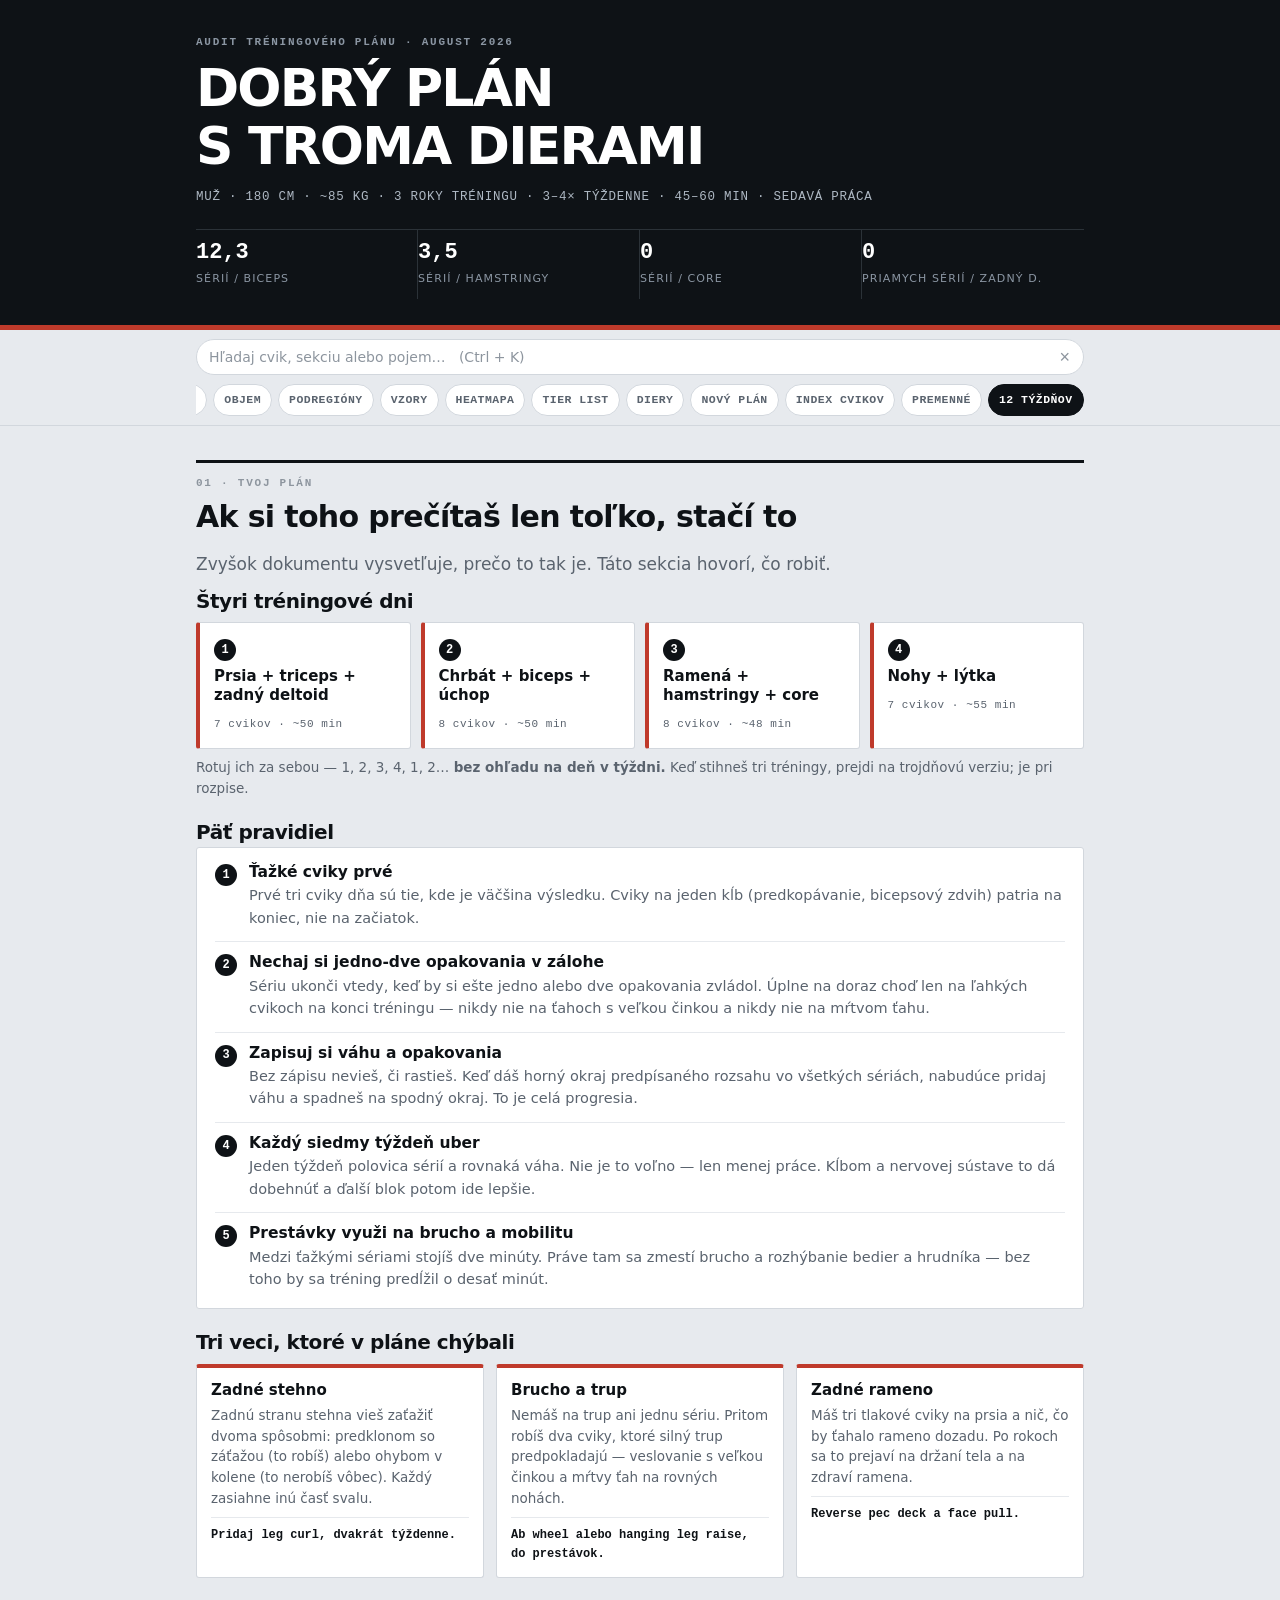
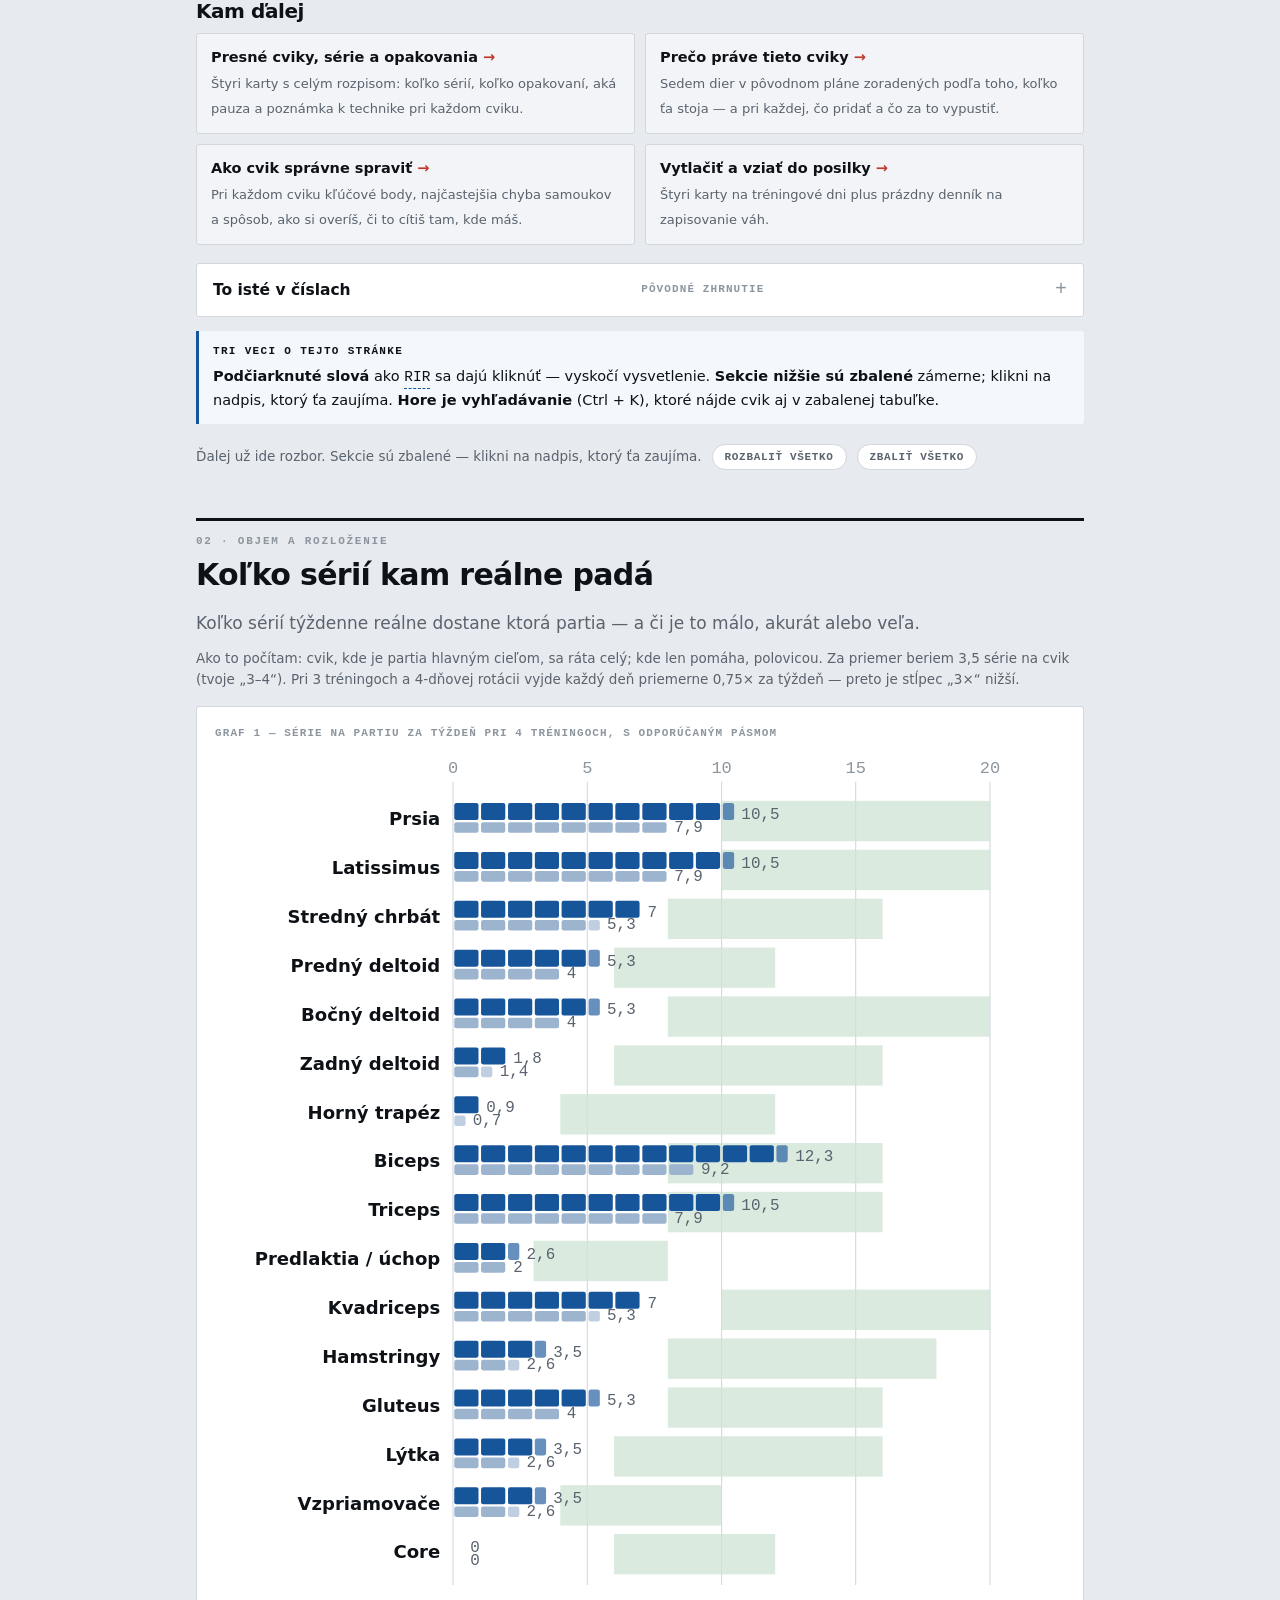
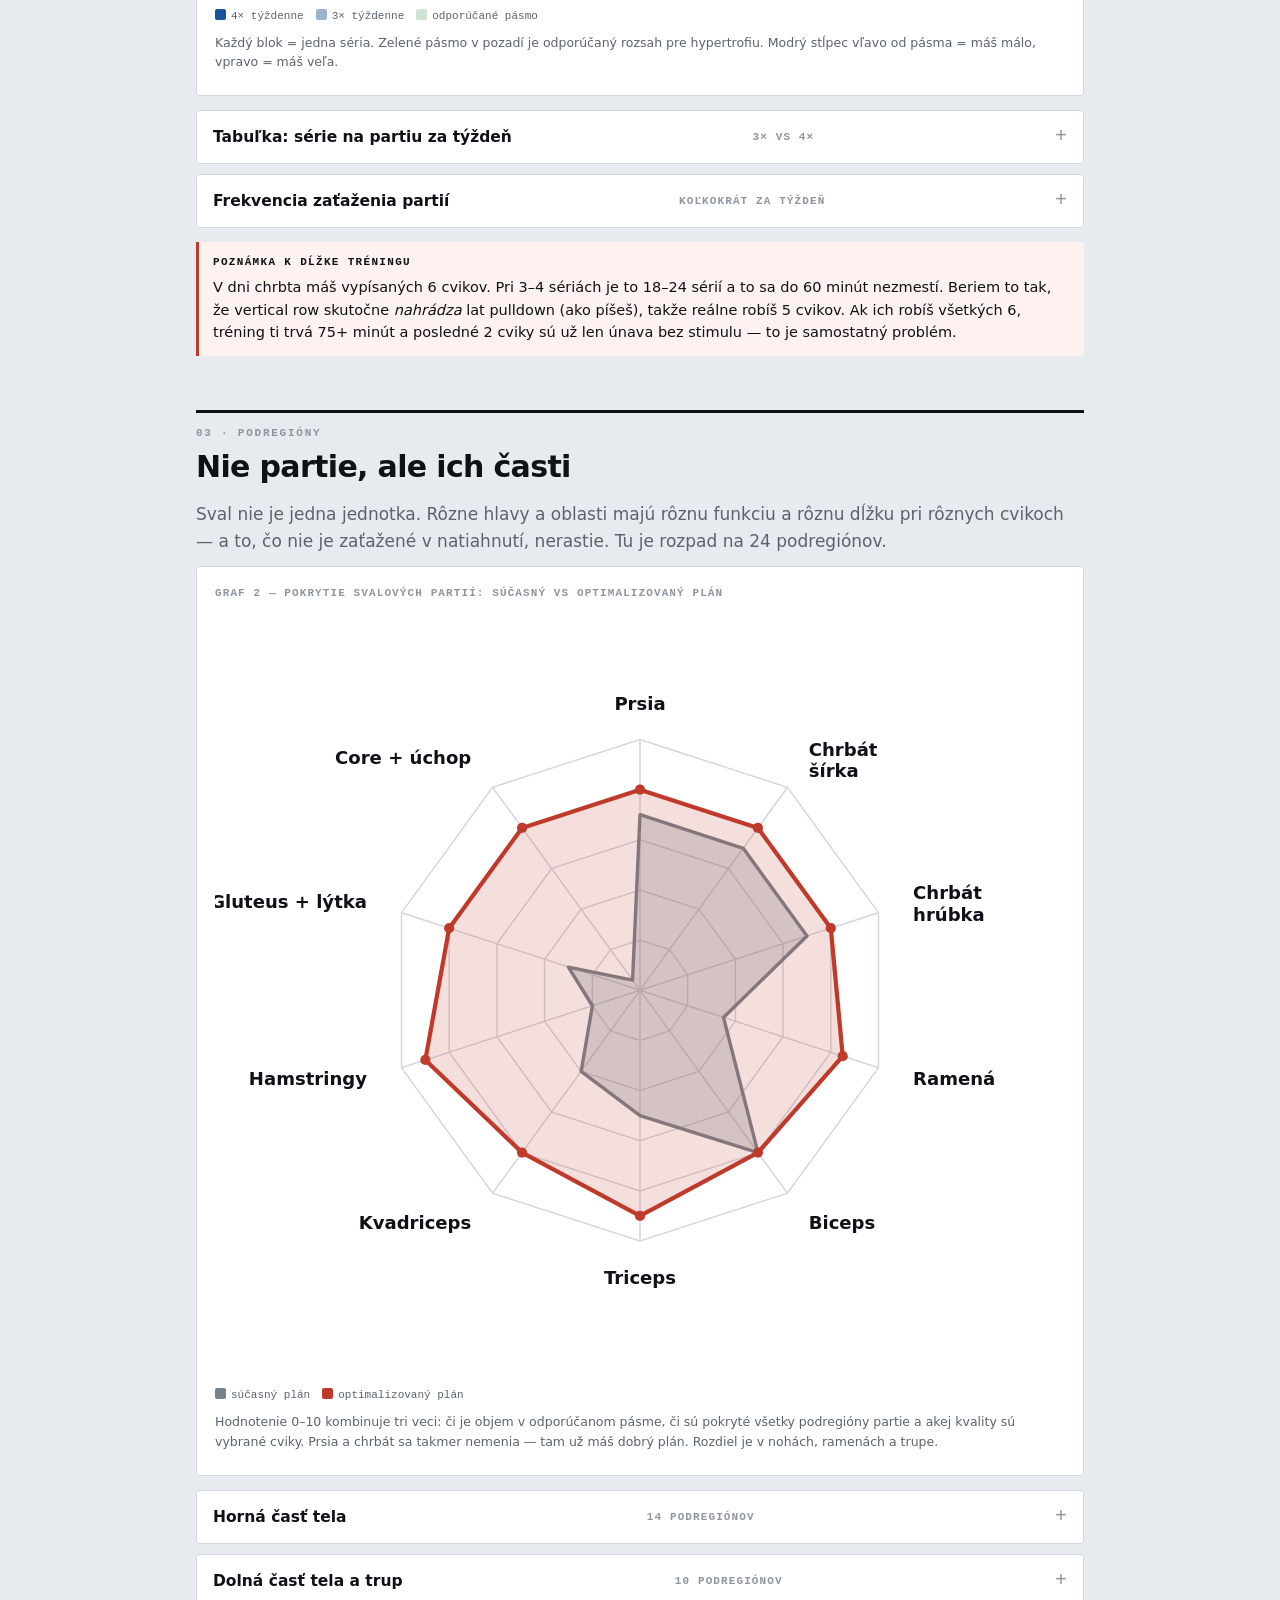
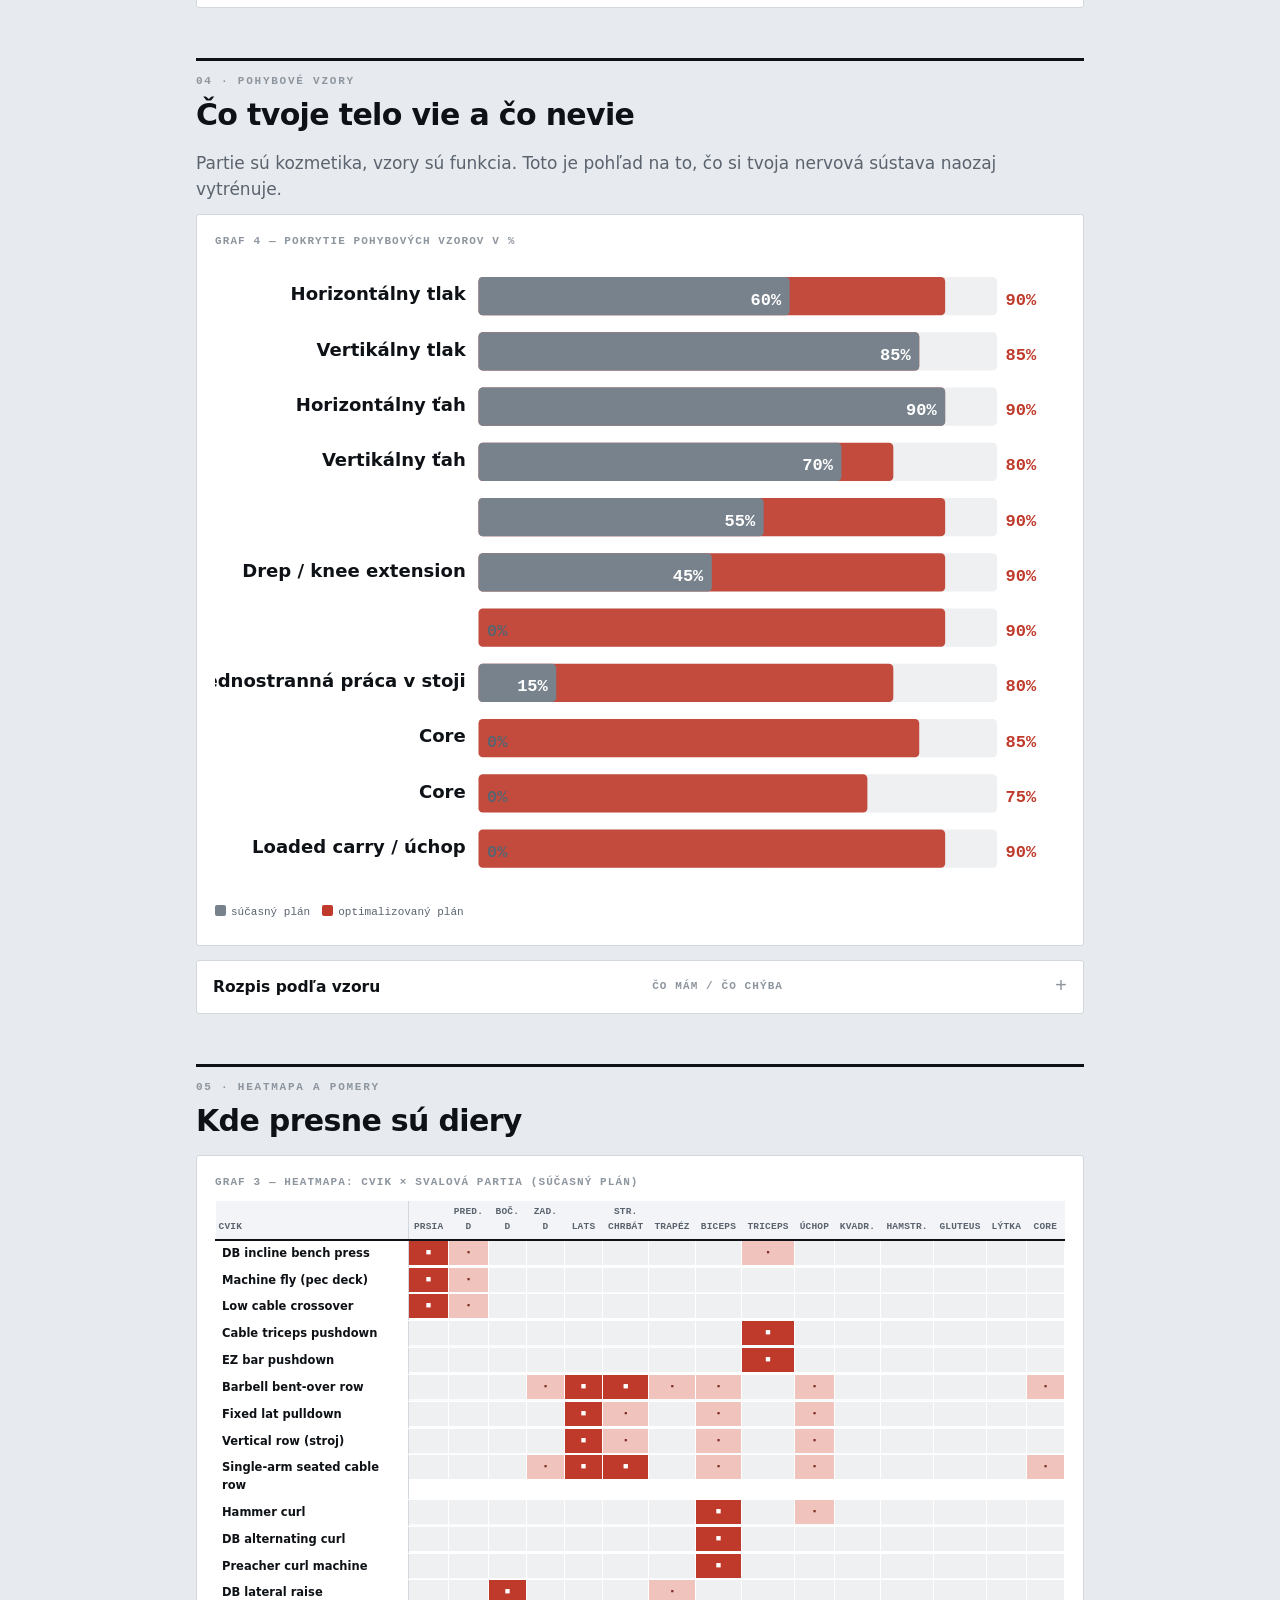
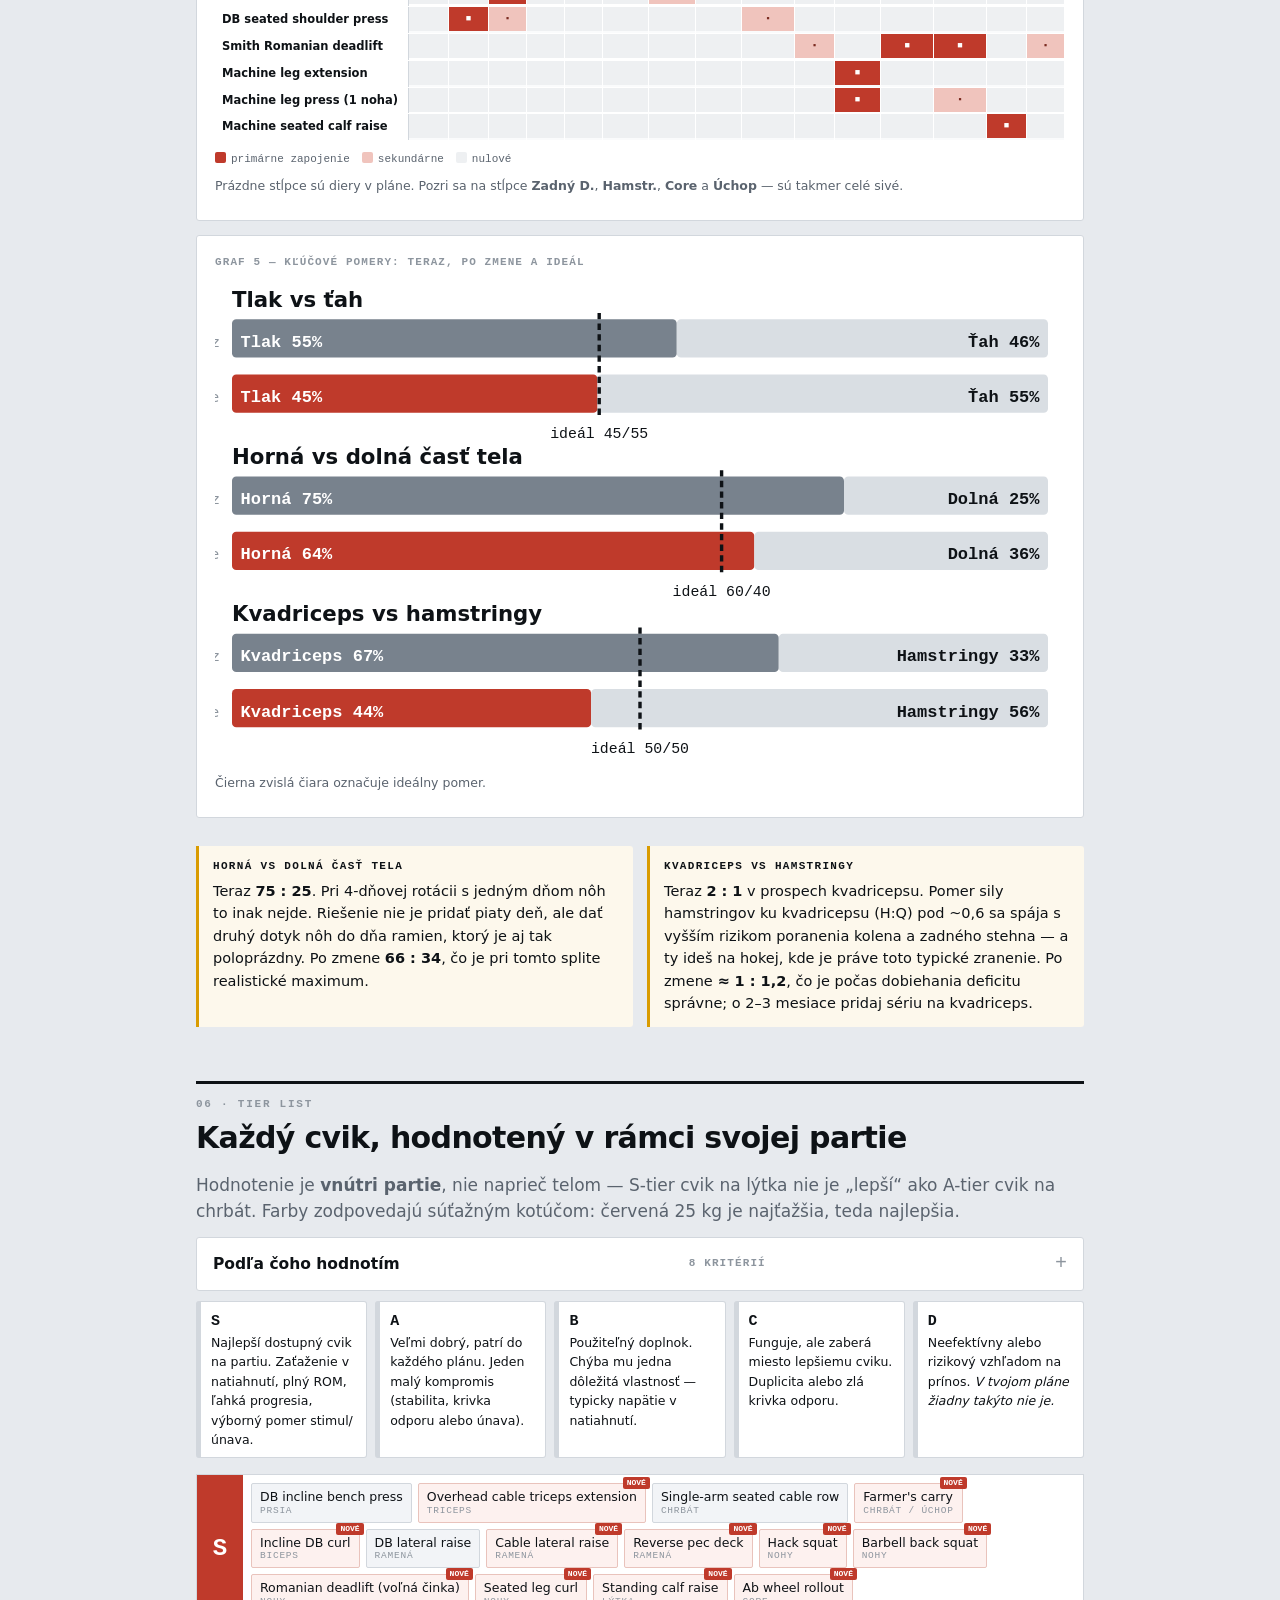
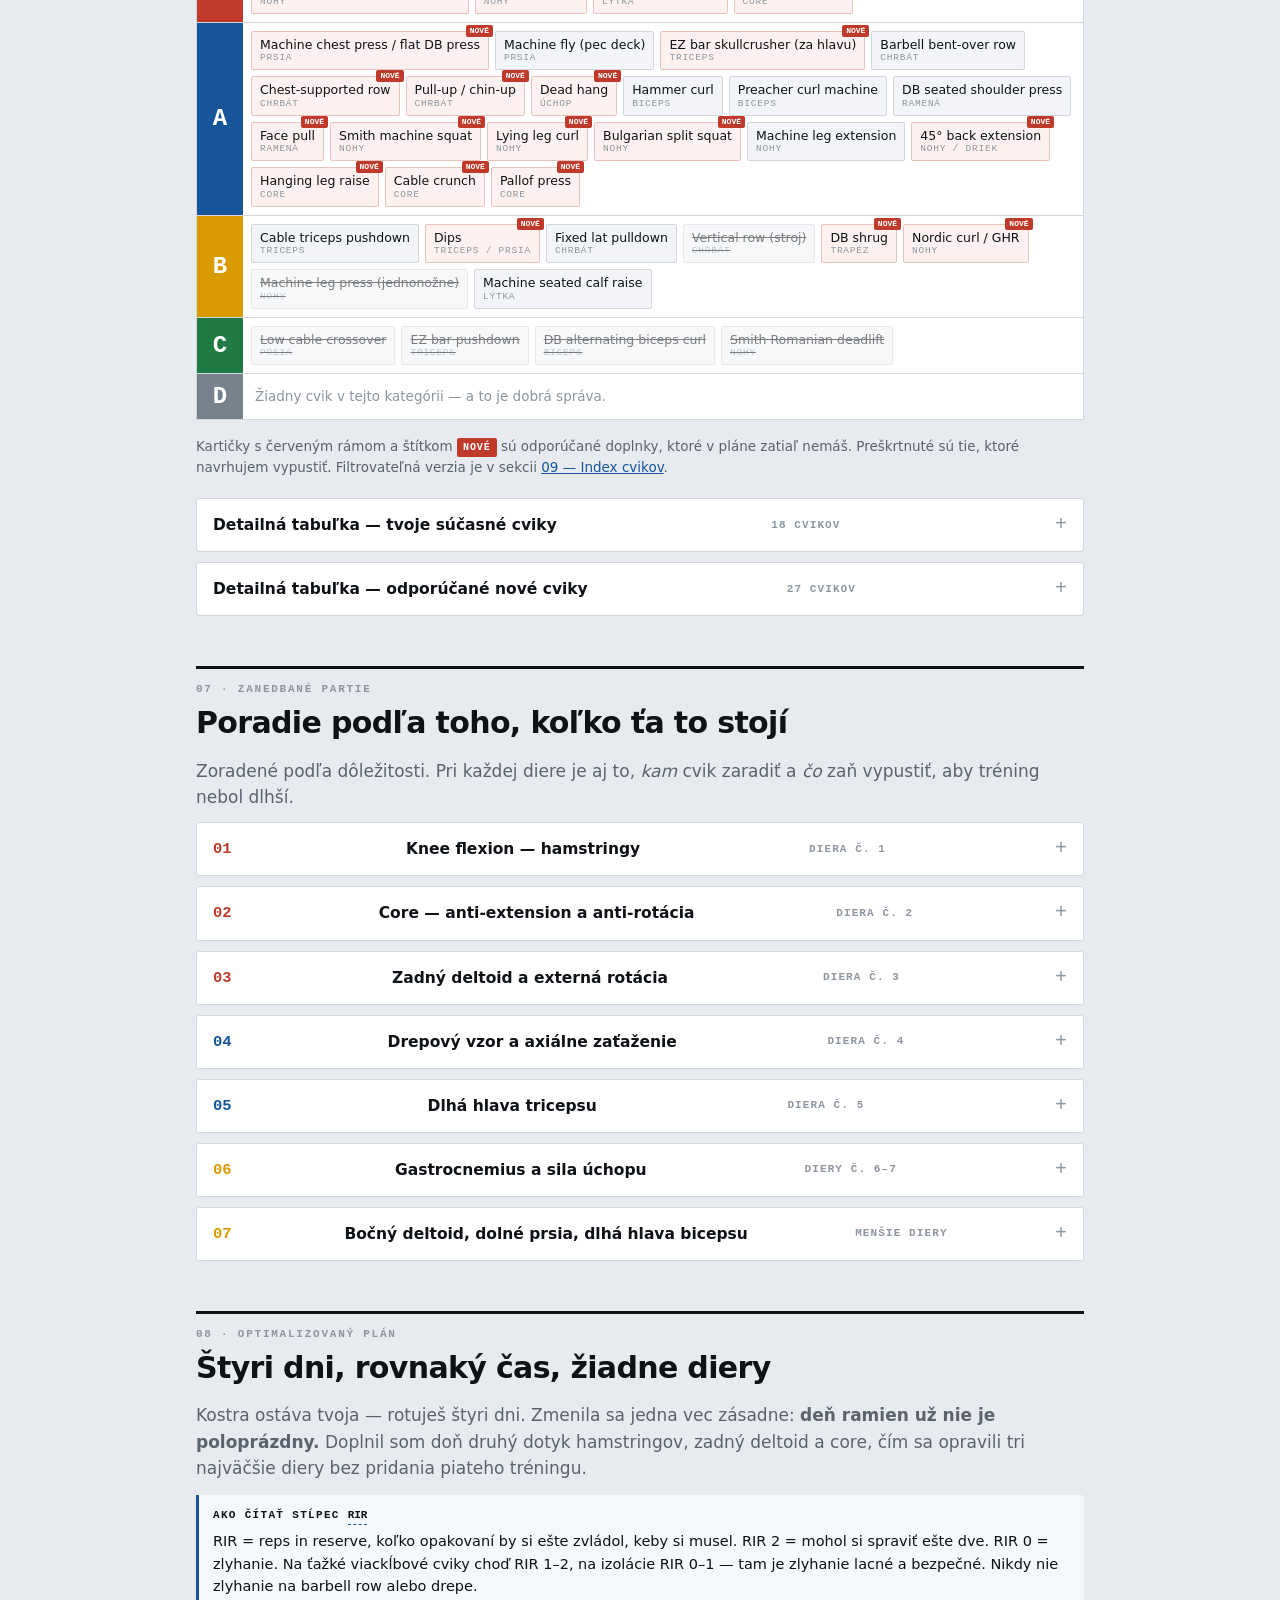
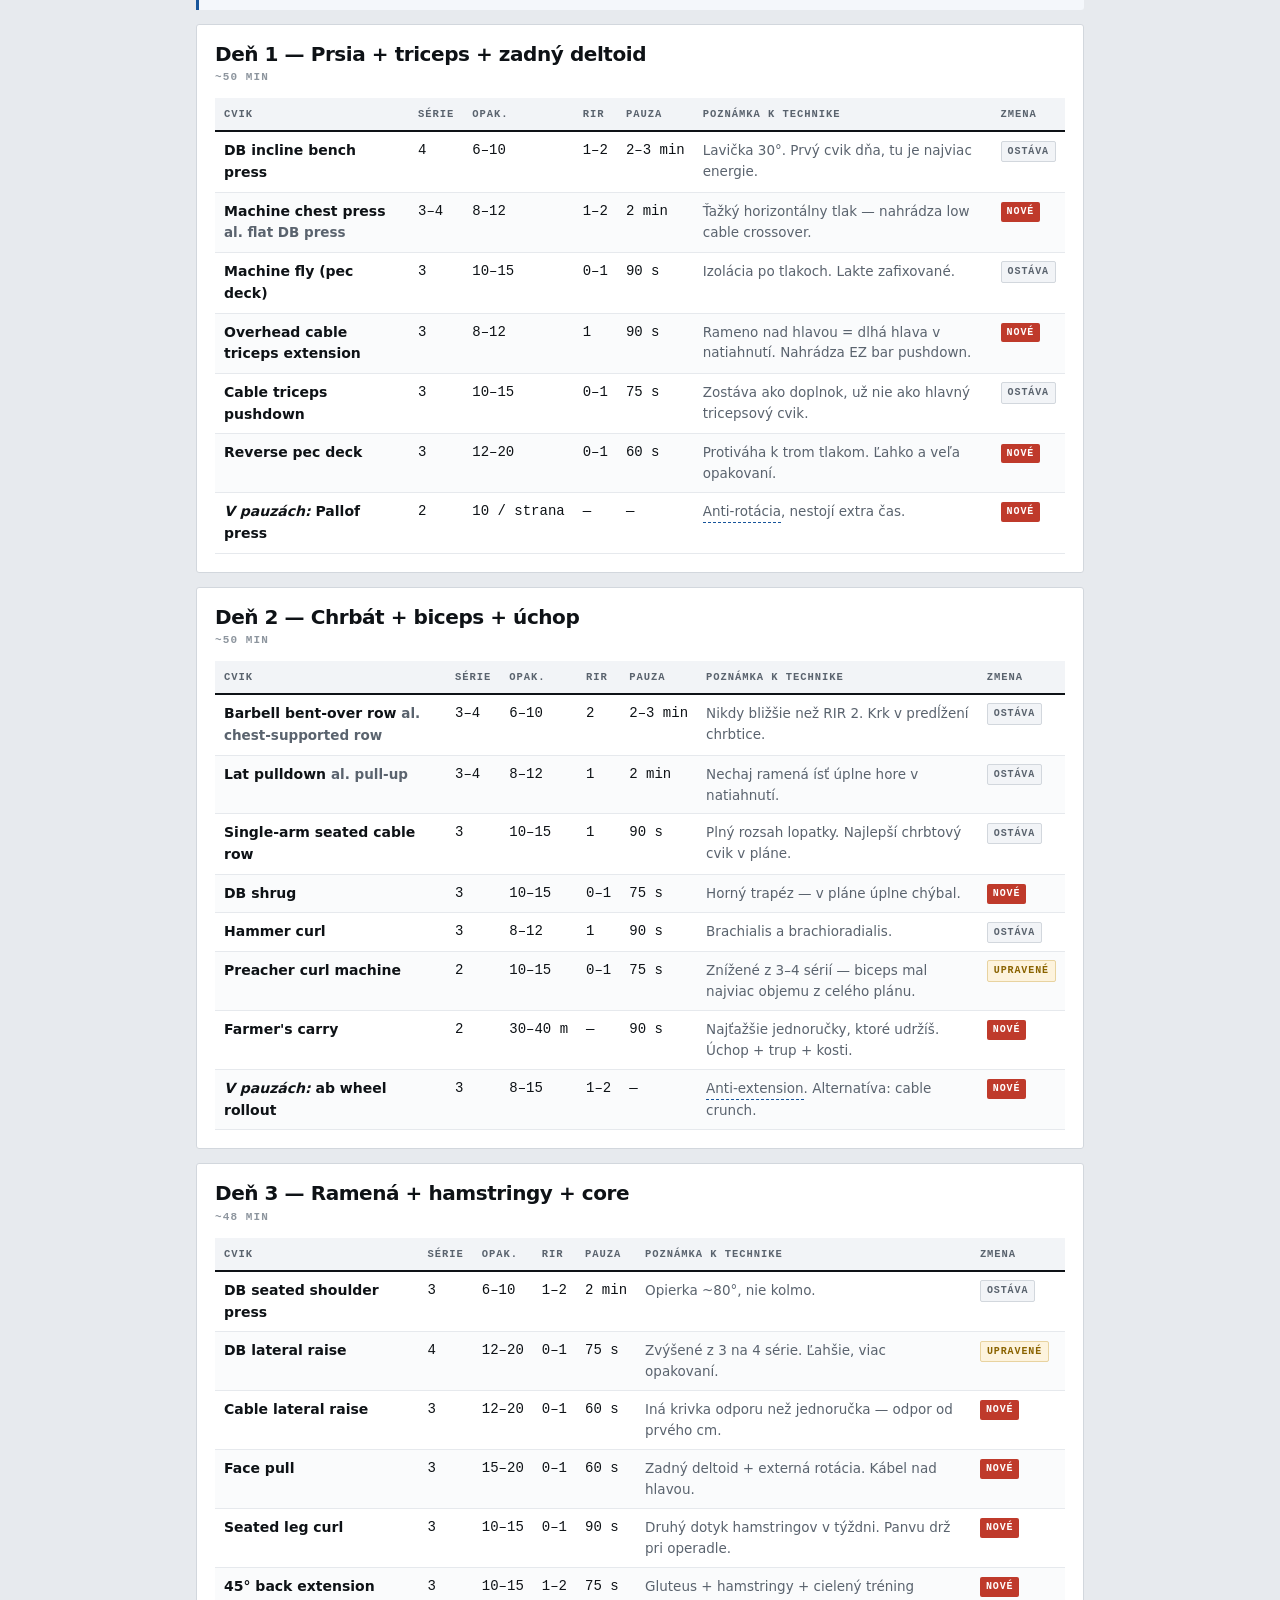
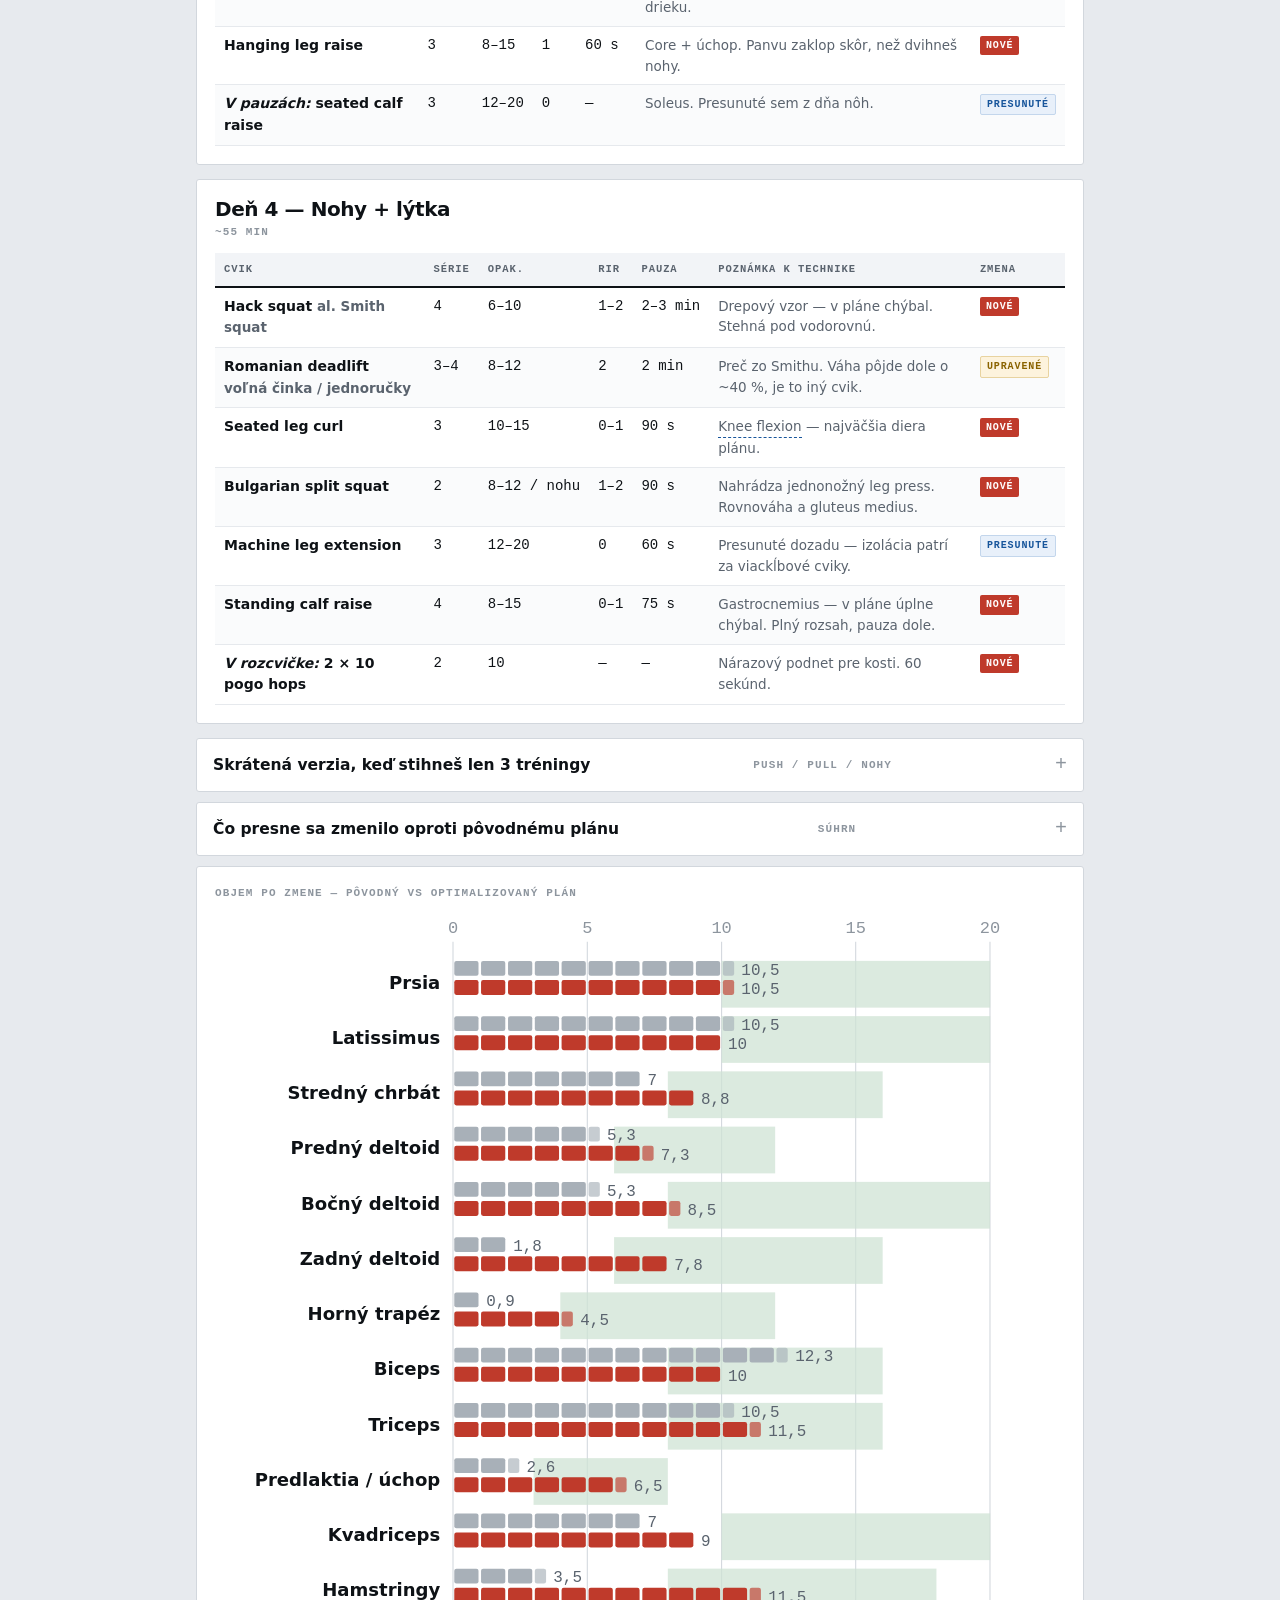
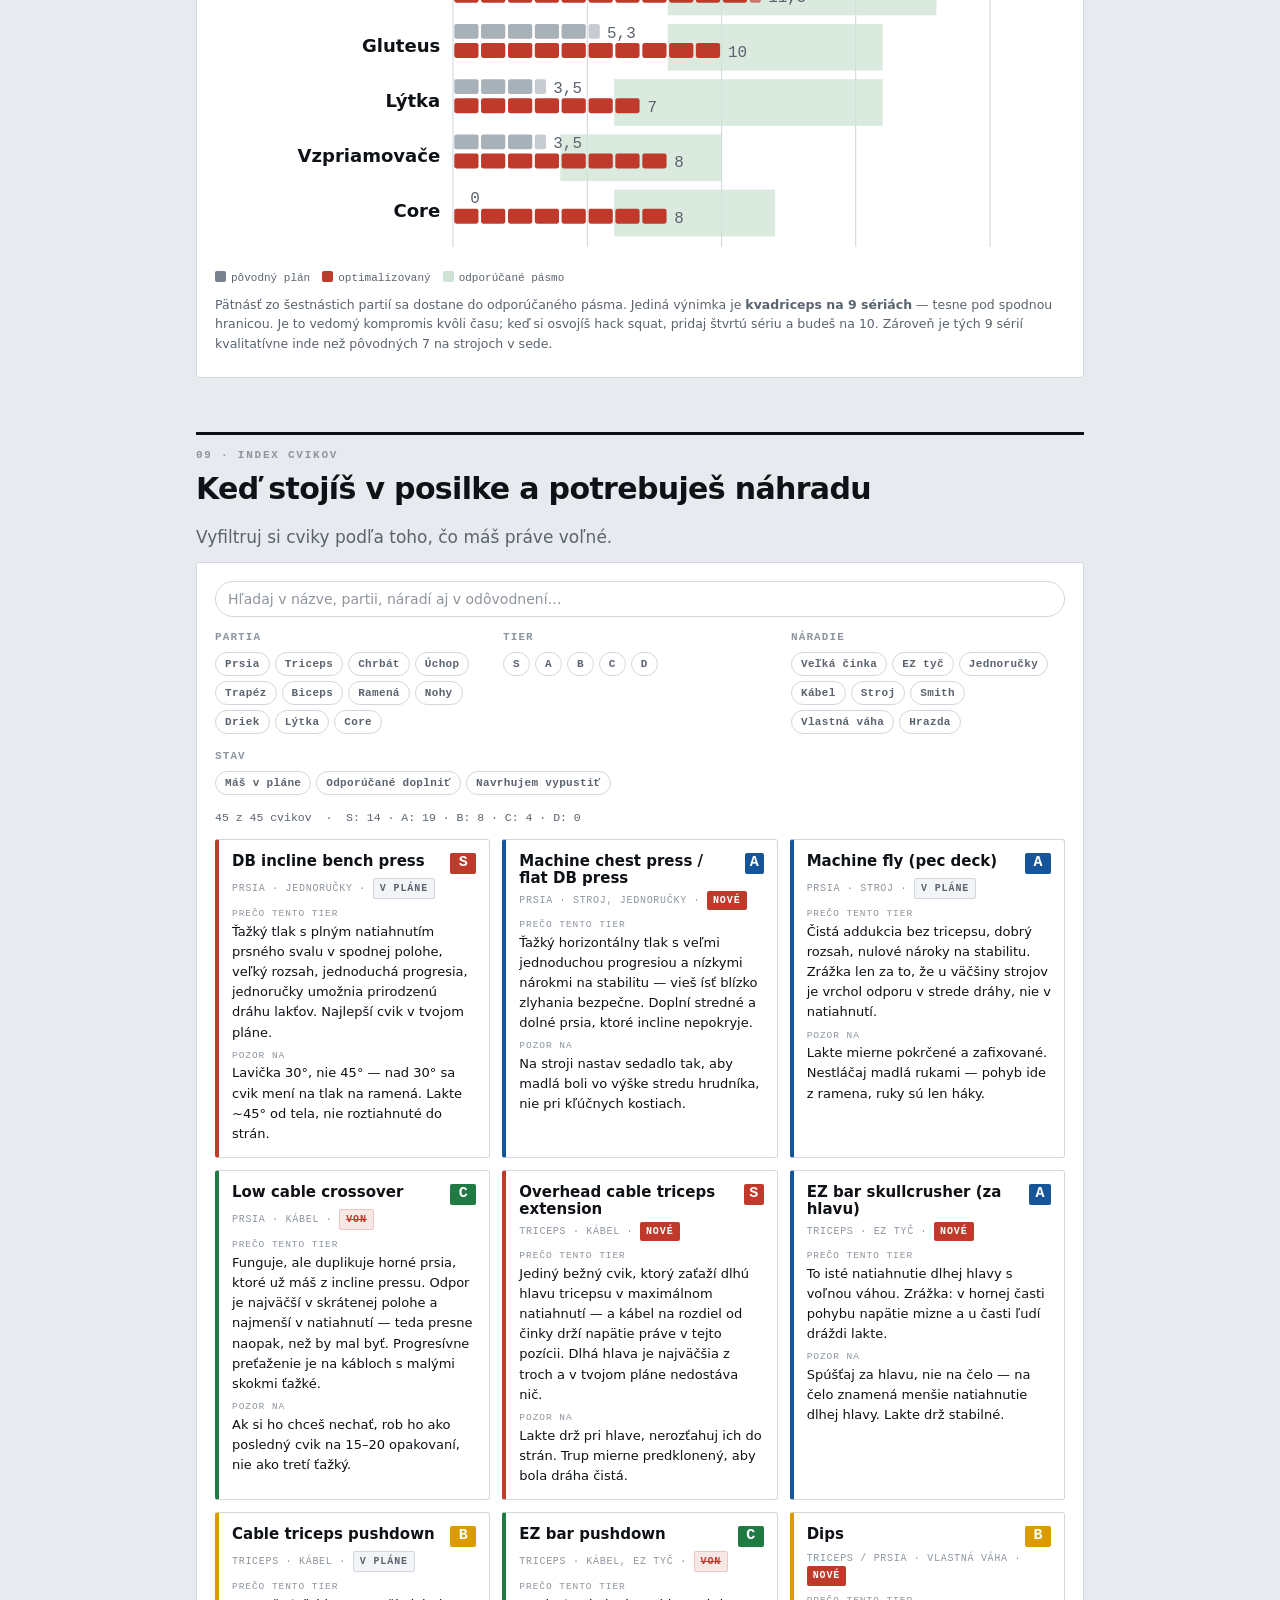
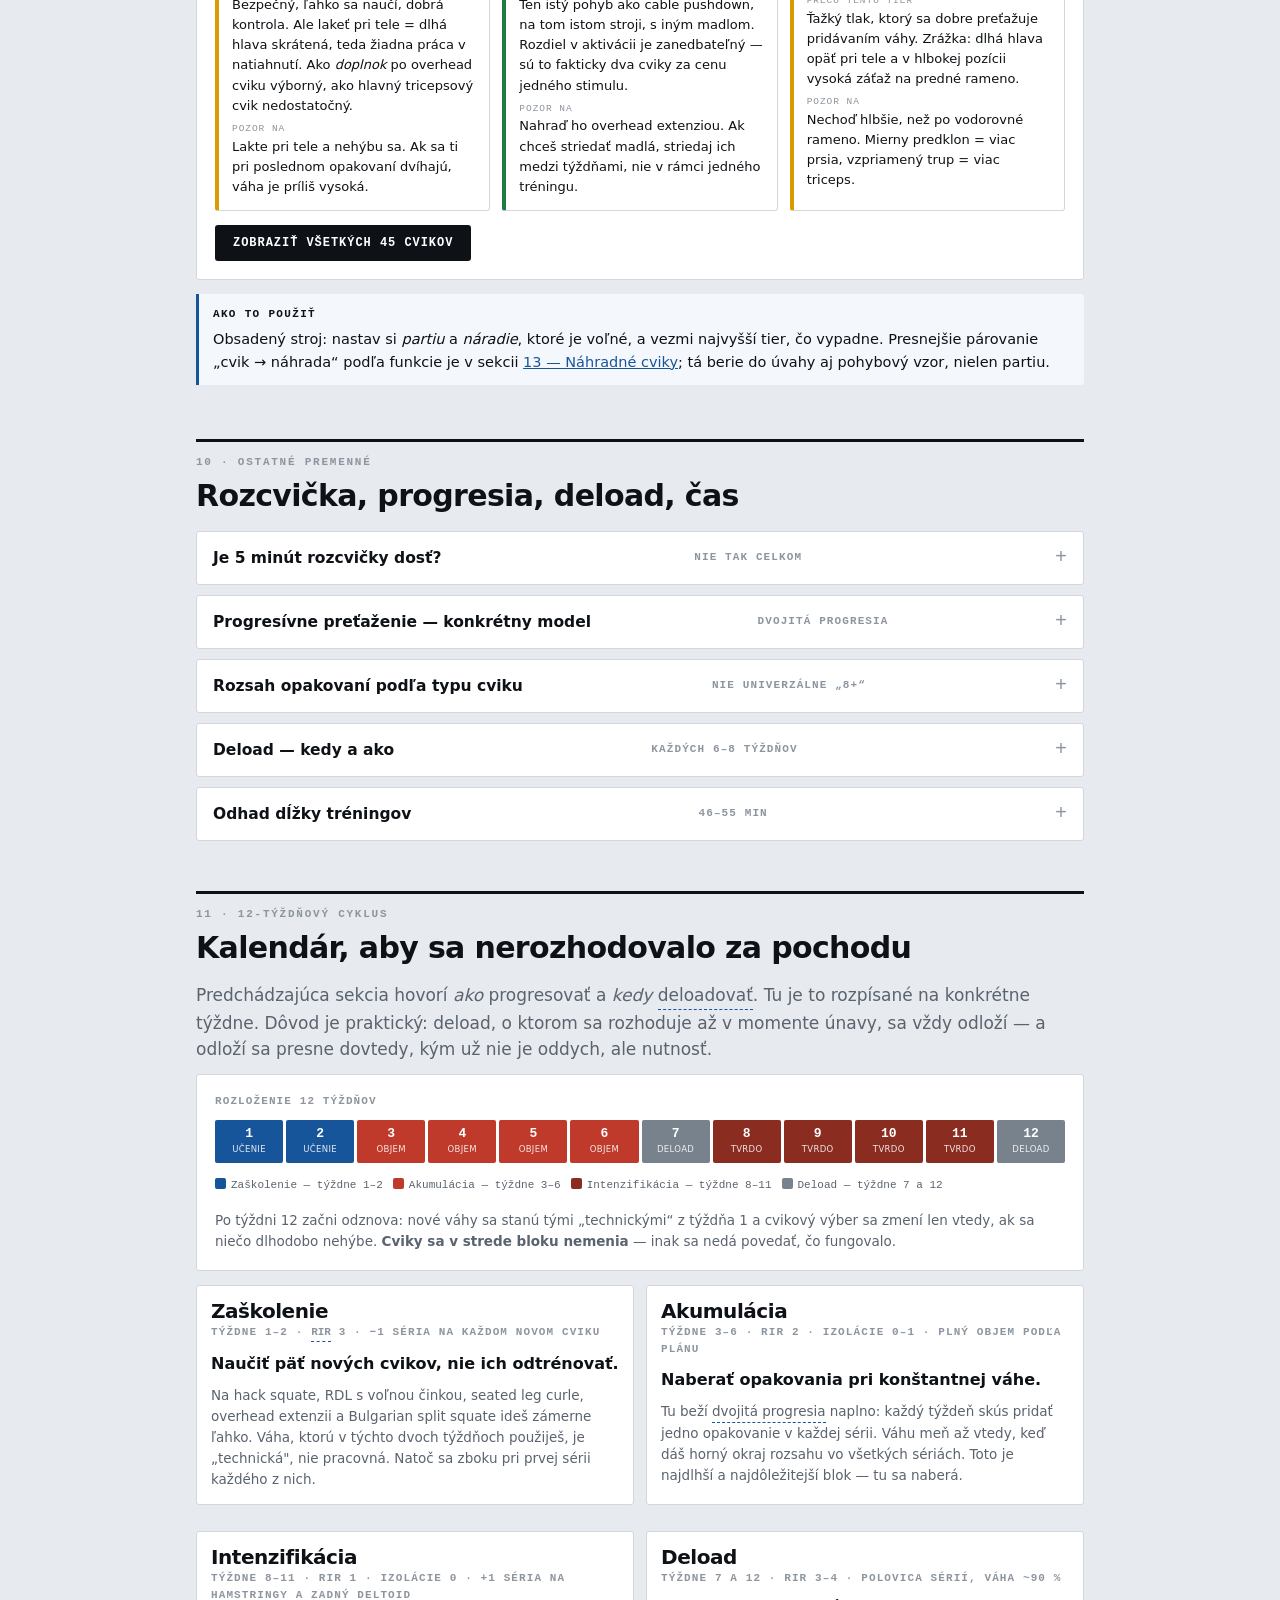
==== commit 83ce1ab4: "Zjednodušiť prvý dojem: úvodná obrazovka + vysvetlivky pojmov Spätná väzba bola „príliš veľa textu a" ====
--- a/index.html
+++ b/index.html
@@ -41,7 +41,7 @@
       <div id="site-results" class="sresults" role="listbox" hidden></div>
     </div>
     <div class="navscroll" id="nav">
-      <a href="#zhrnutie">Zhrnutie</a>
+      <a href="#zhrnutie">Tvoj plán</a>
       <a href="#objem">Objem</a>
       <a href="#podregiony">Podregióny</a>
       <a href="#vzory">Vzory</a>
@@ -66,36 +66,58 @@
 
 <div class="wrap">
 
-<!-- ══════════ 01 ZHRNUTIE ══════════ -->
+<!-- ══════════ 01 TVOJ PLÁN ══════════ -->
 <section id="zhrnutie">
-  <div class="sechead"><span class="eyebrow">01 · Zhrnutie</span><h2>Päť viet, ak nemáš čas na zvyšok</h2></div>
-
-  <div class="card">
-    <ol style="margin:0;padding-left:20px">
-      <li style="margin-bottom:10px"><strong>Čo je dobré:</strong> výber cvikov na prsia, chrbát a bočný deltoid je nadpriemerný. Žiadny cvik v pláne nie je odpad — máš tam <span class="num">0</span> cvikov v D tieri. Rozsah 3–4 série a 8+ opakovaní je v poriadku, rovnako 4-dňová rotácia. Problém nie je kvalita, ale <em>rozloženie</em>.</li>
-      <li style="margin-bottom:10px"><strong>Diera č. 1 — nohy a zadné stehná.</strong> Hamstringy dostávajú <span class="num">3,5</span> série týždenne a <span class="num">0</span> z nich je knee flexion (ohyb v kolene). Chýba drep, chýba leg curl, chýba gastrocnemius. Nohy tvoria <span class="num">25 %</span> celého objemu.</li>
-      <li style="margin-bottom:10px"><strong>Diera č. 2 — core a úchop: úplná nula.</strong> Žiadny anti-extension, žiadna anti-rotácia, žiadny carry. Pritom robíš barbell bent-over row a RDL — dva cviky, ktoré predpokladajú silný trup.</li>
-      <li style="margin-bottom:10px"><strong>Diera č. 3 — zadný deltoid a deň ramien.</strong> Zadný deltoid nemá ani jednu priamu sériu. Deň ramien má <span class="num">2</span> cviky a trvá ~20 minút — je to najväčšia nevyužitá kapacita v celom pláne.</li>
-      <li><strong>Čo zmeniť ako prvé (jedna vec, tento týždeň):</strong> prebuduj deň ramien. Pridaj doň cable lateral raise, face pull, seated leg curl a hanging leg raise. Jediným zásahom opravíš zadný deltoid, hamstringy aj core — a deň stále vojde do 50 minút.</li>
-    </ol>
-  </div>
+  <div class="sechead"><span class="eyebrow">01 · Tvoj plán</span><h2>Ak si toho prečítaš len toľko, stačí to</h2></div>
+
+  <p class="lead">Zvyšok dokumentu vysvetľuje, prečo to tak je. Táto sekcia hovorí, čo robiť.</p>
+
+  <h3 style="margin-bottom:10px">Štyri tréningové dni</h3>
+  <div class="qtiles" id="qs-days"></div>
+  <p class="small" style="margin-bottom:22px">Rotuj ich za sebou — 1, 2, 3, 4, 1, 2… <strong>bez ohľadu na deň v týždni.</strong> Keď stihneš tri tréningy, prejdi na trojdňovú verziu; je pri rozpise.</p>
+
+  <h3 style="margin-bottom:4px">Päť pravidiel</h3>
+  <div class="card" id="qs-rules" style="padding-top:4px"></div>
+
+  <h3 style="margin:22px 0 10px">Tri veci, ktoré v pláne chýbali</h3>
+  <div class="qholes" id="qs-holes"></div>
+
+  <h3 style="margin:22px 0 10px">Kam ďalej</h3>
+  <div class="qnexts" id="qs-next"></div>
+
+  <details class="acc" style="margin-top:18px">
+    <summary>To isté v číslach <span class="acclabel">pôvodné zhrnutie</span></summary>
+    <div class="accbody">
+      <ol style="margin:0;padding-left:20px">
+        <li style="margin-bottom:10px"><strong>Čo je dobré:</strong> výber cvikov na prsia, chrbát a bočný deltoid je nadpriemerný. Žiadny cvik v pláne nie je odpad — máš tam <span class="num">0</span> cvikov v D tieri. Rozsah 3–4 série a 8+ opakovaní je v poriadku, rovnako 4-dňová rotácia. Problém nie je kvalita, ale <em>rozloženie</em>.</li>
+        <li style="margin-bottom:10px"><strong>Diera č. 1 — nohy a zadné stehná.</strong> Hamstringy dostávajú <span class="num">3,5</span> série týždenne a <span class="num">0</span> z nich je knee flexion (ohyb v kolene). Chýba drep, chýba leg curl, chýba gastrocnemius. Nohy tvoria <span class="num">25 %</span> celého objemu.</li>
+        <li style="margin-bottom:10px"><strong>Diera č. 2 — core a úchop: úplná nula.</strong> Žiadny anti-extension, žiadna anti-rotácia, žiadny carry. Pritom robíš barbell bent-over row a RDL — dva cviky, ktoré predpokladajú silný trup.</li>
+        <li style="margin-bottom:10px"><strong>Diera č. 3 — zadný deltoid a deň ramien.</strong> Zadný deltoid nemá ani jednu priamu sériu. Deň ramien má <span class="num">2</span> cviky a trvá ~20 minút — je to najväčšia nevyužitá kapacita v celom pláne.</li>
+        <li><strong>Čo zmeniť ako prvé (jedna vec, tento týždeň):</strong> prebuduj deň ramien. Pridaj doň cable lateral raise, face pull, seated leg curl a hanging leg raise. Jediným zásahom opravíš zadný deltoid, hamstringy aj core — a deň stále vojde do 50 minút.</li>
+      </ol>
+    </div>
+  </details>
 
   <div class="note">
-    <b>Ako čítať tento dokument</b>
-    Tier list používa farby súťažných kotúčov: <strong style="color:var(--p25)">červená = 25 kg = S</strong>, modrá 20 = A, žltá 15 = B, zelená 10 = C, sivá 5 = D. Čím ťažší kotúč, tým lepší cvik. Všetky dlhé tabuľky sú zbaliteľné — klikni na nadpis. Vyhľadávacie pole hore nájde cvik, sekciu aj pojem <em>aj vtedy, keď sú zabalené</em> — na to Ctrl+F nestačí. Stránka je urobená na tlač (Ctrl/Cmd + P) aj do PDF; ťaháky a denník do posilky sú úplne na konci.
-  </div>
-
-  <div class="grid2">
-    <div class="note good"><b>Kde začať, ak máš päť minút</b>Sekcia <a href="#diery">07 — Zanedbané partie</a>. Je zoradená podľa toho, koľko ťa každá diera stojí, a pri každej je aj to, kam cvik zaradiť a čo zaň vypustiť.</div>
-    <div class="note warn"><b>Kde začať, ak máš mesiac</b>Sekcia <a href="#cyklus">11 — 12-týždňový cyklus</a>. Prvé dva týždne sa nové cviky len učíš. Kto to preskočí, spraví hack squat na polovičný rozsah a RDL s guľatým chrbtom — a bude si myslieť, že plán nefunguje.</div>
-  </div>
-</section>
+    <b>Tri veci o tejto stránke</b>
+    <strong>Podčiarknuté slová</strong> ako <span class="mono">RIR</span> sa dajú kliknúť — vyskočí vysvetlenie.
+    <strong>Sekcie nižšie sú zbalené</strong> zámerne; klikni na nadpis, ktorý ťa zaujíma.
+    <strong>Hore je vyhľadávanie</strong> (Ctrl + K), ktoré nájde cvik aj v zabalenej tabuľke.
+  </div>
+</section>
+
+<div class="expander noprint">
+  <span>Ďalej už ide rozbor. Sekcie sú zbalené — klikni na nadpis, ktorý ťa zaujíma.</span>
+  <button type="button" data-expand="open">Rozbaliť všetko</button>
+  <button type="button" data-expand="close">Zbaliť všetko</button>
+</div>
 
 <!-- ══════════ 02 OBJEM ══════════ -->
 <section id="objem">
   <div class="sechead"><span class="eyebrow">02 · Objem a rozloženie</span><h2>Koľko sérií kam reálne padá</h2></div>
 
-  <p class="lead">Rátam priame série plnou váhou a nepriame koeficientom 0,5. Za priemer beriem 3,5 série na cvik (tvoje „3–4“). Pri 3 tréningoch týždenne rotuješ 4 dni, takže každý deň vychádza priemerne 0,75× za týždeň — preto sú čísla nižšie.</p>
+  <p class="lead">Koľko sérií týždenne reálne dostane ktorá partia — a či je to málo, akurát alebo veľa.</p>
+  <p class="small" style="margin-bottom:16px">Ako to počítam: cvik, kde je partia hlavným cieľom, sa ráta celý; kde len pomáha, polovicou. Za priemer beriem 3,5 série na cvik (tvoje „3–4“). Pri 3 tréningoch a 4-dňovej rotácii vyjde každý deň priemerne 0,75× za týždeň — preto je stĺpec „3×“ nižší.</p>
 
   <div class="card">
     <figure>
@@ -110,7 +132,7 @@
     </figure>
   </div>
 
-  <details class="acc" open>
+  <details class="acc">
     <summary>Tabuľka: série na partiu za týždeň <span class="acclabel">3× vs 4×</span></summary>
     <div class="accbody">
       <div class="tscroll">
@@ -158,7 +180,7 @@
     </figure>
   </div>
 
-  <details class="acc" open>
+  <details class="acc">
     <summary>Horná časť tela <span class="acclabel">14 podregiónov</span></summary>
     <div class="accbody">
       <div class="tscroll">
@@ -189,7 +211,7 @@
     </div>
   </details>
 
-  <details class="acc" open>
+  <details class="acc">
     <summary>Dolná časť tela a trup <span class="acclabel">10 podregiónov</span></summary>
     <div class="accbody">
       <div class="tscroll">
@@ -295,7 +317,7 @@
 
   <p class="lead">Hodnotenie je <strong>vnútri partie</strong>, nie naprieč telom — S-tier cvik na lýtka nie je „lepší“ ako A-tier cvik na chrbát. Farby zodpovedajú súťažným kotúčom: červená 25 kg je najťažšia, teda najlepšia.</p>
 
-  <details class="acc" open>
+  <details class="acc">
     <summary>Podľa čoho hodnotím <span class="acclabel">8 kritérií</span></summary>
     <div class="accbody">
       <div class="tscroll">
@@ -359,7 +381,7 @@
 
   <p class="lead">Zoradené podľa dôležitosti. Pri každej diere je aj to, <em>kam</em> cvik zaradiť a <em>čo</em> zaň vypustiť, aby tréning nebol dlhší.</p>
 
-  <details class="acc" open>
+  <details class="acc">
     <summary><span class="num" style="color:var(--p25)">01</span> &nbsp;Knee flexion — hamstringy <span class="acclabel">Diera č. 1</span></summary>
     <div class="accbody">
       <p><strong>Prečo je to najväčší problém:</strong> RDL zaťažuje hamstringy cez bedro, čím trénuje hlavne dlhé hlavy. Semitendinosus, semimembranosus a krátka hlava bicepsu femoris reagujú výrazne silnejšie na ohyb v kolene. Tie máš na nule. Zároveň sú hamstringy s 3,5 sériami najmenej trénovanou veľkou partiou celého tela — a nerovnováha voči kvadricepsu 2:1 je rizikový faktor pre koleno aj natrhnutie zadného stehna.</p>
@@ -377,7 +399,7 @@
     </div>
   </details>
 
-  <details class="acc" open>
+  <details class="acc">
     <summary><span class="num" style="color:var(--p25)">02</span> &nbsp;Core — anti-extension a anti-rotácia <span class="acclabel">Diera č. 2</span></summary>
     <div class="accbody">
       <p><strong>Prečo:</strong> nula sérií. Trup je to, čo prenáša silu medzi nohami a rukami — pri barbell row a RDL je limitujúcim článkom. Z hľadiska longevity je slabý trup priama cesta k bolestiam driekovej chrbtice po štyridsiatke.</p>
@@ -396,7 +418,7 @@
     </div>
   </details>
 
-  <details class="acc" open>
+  <details class="acc">
     <summary><span class="num" style="color:var(--p25)">03</span> &nbsp;Zadný deltoid a externá rotácia <span class="acclabel">Diera č. 3</span></summary>
     <div class="accbody">
       <p><strong>Prečo:</strong> 3 tlakové cviky na prsia týždenne a nula priamych sérií na zadný deltoid. Vizuálne to obmedzuje šírku ramien z profilu, funkčne to vedie k dopredu zrotovaným ramenám a dlhodobo k dráždeniu ramenného kĺbu.</p>
@@ -549,7 +571,7 @@
 <section id="cviky">
   <div class="sechead"><span class="eyebrow">09 · Index cvikov</span><h2>Keď stojíš v posilke a potrebuješ náhradu</h2></div>
 
-  <p class="lead">Ten istý zoznam ako v tier liste, len otočený naruby: nefiltruje sa podľa toho, čo som napísal ja, ale podľa toho, čo máš práve k dispozícii. Vnútri jednej skupiny filtrov platí „alebo“, medzi skupinami „a zároveň“.</p>
+  <p class="lead">Vyfiltruj si cviky podľa toho, čo máš práve voľné.</p>
 
   <div class="card">
     <div class="searchbar" style="padding:0 0 12px">
@@ -559,6 +581,7 @@
     <div class="filters" id="x-filters"></div>
     <p class="xcount" id="x-count"></p>
     <div class="xgrid" id="x-grid"></div>
+    <p id="x-more" style="margin:14px 0 0"></p>
   </div>
 
   <div class="note"><b>Ako to použiť</b>
@@ -569,7 +592,7 @@
 <section id="premenne">
   <div class="sechead"><span class="eyebrow">10 · Ostatné premenné</span><h2>Rozcvička, progresia, deload, čas</h2></div>
 
-  <details class="acc" open>
+  <details class="acc">
     <summary>Je 5 minút rozcvičky dosť? <span class="acclabel">Nie tak celkom</span></summary>
     <div class="accbody">
       <p><strong>Krátka odpoveď:</strong> 5 minút <em>všeobecnej</em> rozcvičky stačí. Čo ti pravdepodobne chýba, sú <strong>rozohrievacie série pred pracovnými</strong> — a to je pri ťažkých cvikoch dôležitejšie než samotný pás.</p>
@@ -588,7 +611,7 @@
     </div>
   </details>
 
-  <details class="acc" open>
+  <details class="acc">
     <summary>Progresívne preťaženie — konkrétny model <span class="acclabel">dvojitá progresia</span></summary>
     <div class="accbody">
       <p>Používaj <strong>dvojitú progresiu</strong>: najprv rastú opakovania, potom váha. Je to jediný model, ktorý nepotrebuje testovať maximá a funguje aj na izolácie a stroje.</p>
@@ -704,7 +727,7 @@
 
   <div class="lgrid wide" id="meso-phases" style="margin-bottom:14px"></div>
 
-  <details class="acc" open>
+  <details class="acc">
     <summary>Týždeň po týždni <span class="acclabel">čo urobiť a na čo pozerať</span></summary>
     <div class="accbody">
       <div class="tscroll">
@@ -716,7 +739,7 @@
     </div>
   </details>
 
-  <details class="acc" open>
+  <details class="acc">
     <summary>Kontrolné body <span class="acclabel">merať v týždni 1, 7 a 12</span></summary>
     <div class="accbody">
       <p class="small" style="margin-bottom:12px">Vždy za rovnakých podmienok: ráno, nalačno, ten istý stroj, to isté nastavenie sedadla. Meranie, ktoré sa raz spraví inak, je horšie než žiadne — vytvorí falošný trend.</p>
@@ -738,7 +761,7 @@
 <section id="rizika">
   <div class="sechead"><span class="eyebrow">12 · Riziká a poradie</span><h2>Čo ťa môže vyradiť a čo je poprehadzované</h2></div>
 
-  <details class="acc" open>
+  <details class="acc">
     <summary>Rizikové cviky v tvojom pláne <span class="acclabel">5 položiek</span></summary>
     <div class="accbody">
       <div class="tscroll">
@@ -757,7 +780,7 @@
     </div>
   </details>
 
-  <details class="acc" open>
+  <details class="acc">
     <summary>Poradie cvikov — čo prehodiť <span class="acclabel">2 zásahy</span></summary>
     <div class="accbody">
       <div class="tscroll">
@@ -811,7 +834,7 @@
     <div class="lgrid" id="longdash"></div>
   </div>
 
-  <details class="acc" open>
+  <details class="acc">
     <summary>Kardio — koľko, kedy a či sa to vôbec dá stihnúť <span class="acclabel">najväčšia medzera</span></summary>
     <div class="accbody">
       <h4 style="margin-bottom:8px">Najprv: je tvoja chôdza so sklonom vôbec zóna 2?</h4>
@@ -851,7 +874,7 @@
     </div>
   </details>
 
-  <details class="acc" open>
+  <details class="acc">
     <summary>Sila úchopu <span class="acclabel">prediktor dlhovekosti, v pláne nula</span></summary>
     <div class="accbody">
       <p>Sila stisku ruky je jeden z najlepšie zdokumentovaných jednoduchých prediktorov celkovej mortality — nie preto, že by silné predlaktia predlžovali život, ale preto, že úchop veľmi presne odráža celkovú svalovú hmotu a nervovú funkciu. Vo veľkých kohortových štúdiách (napr. PURE) sa každý pokles o niekoľko kilogramov stisku spája s merateľne vyšším rizikom. Ako <em>ukazovateľ</em> je teda mimoriadne užitočný — a keďže ho ovplyvňuje to isté, čo naberanie svalov, oplatí sa ho aj priamo trénovať.</p>
@@ -958,7 +981,7 @@
   <div class="note bad"><b>Prečo to patrí do tréningového dokumentu</b>
   Lebo to mení, ktoré cviky sú prioritné. Face pull, reverse pec deck, back extension a mobilita hrudnej chrbtice nie sú v novom pláne kvôli estetike — sú tam preto, že osem hodín denne pracuje proti nim. Bez sedavej práce by boli voliteľné. S ňou nie sú.</div>
 
-  <details class="acc" open>
+  <details class="acc">
     <summary>Čo sedenie robí a čím to vyvážiť <span class="acclabel">6 oblastí</span></summary>
     <div class="accbody">
       <div class="tscroll">
@@ -1032,14 +1055,14 @@
 
   <p class="lead">Druhá polovica tejto sekcie je dôležitejšia než prvá. Dokument pracuje s číslami, ktoré vyzerajú presne — 12,3 série, 6,3 MET, tier S. Časť z nich je konsenzus literatúry, časť je správny smer bez presného čísla a časť je môj odhad. Tu je to rozdelené.</p>
 
-  <details class="acc" open>
+  <details class="acc">
     <summary>Slovník pojmov <span class="acclabel">36 hesiel</span></summary>
     <div class="accbody">
       <div class="gloss" id="glossary"></div>
     </div>
   </details>
 
-  <details class="acc" open>
+  <details class="acc">
     <summary>Čo je doložené a čo je odhad <span class="acclabel">tvrdenie po tvrdení</span></summary>
     <div class="accbody">
       <div class="phaselegend" id="confidence-legend"></div>
--- a/assets/css/components.css
+++ b/assets/css/components.css
@@ -3,6 +3,71 @@
    heatmapa, longevity karty, ťaháky, vyhľadávanie, index cvikov,
    mezocyklus, slovník, sedavá práca
    ═══════════════════════════════════════════════════════════ */
+
+/* ---------- úvodná obrazovka „Tvoj plán" ---------- */
+.qtiles{display:grid;grid-template-columns:repeat(auto-fit,minmax(196px,1fr));gap:10px;margin-bottom:8px}
+.qtile{
+  display:block;background:#fff;border:1px solid var(--line);border-left:4px solid var(--p25);
+  border-radius:var(--r);padding:13px 14px;text-decoration:none;color:var(--ink)
+}
+.qtile:hover{border-color:var(--ink);border-left-color:var(--p25)}
+.qtile b{display:block;font-size:15px;line-height:1.25;margin:6px 0 5px}
+.qtile .qmeta{font-family:var(--fm);font-size:11px;letter-spacing:.05em;color:var(--ink2)}
+.qnum{
+  display:inline-flex;align-items:center;justify-content:center;flex:0 0 auto;
+  width:22px;height:22px;border-radius:99px;background:var(--ink);color:#fff;
+  font-family:var(--fm);font-size:12px;font-weight:700
+}
+.qrule{display:flex;gap:12px;padding:12px 0;border-bottom:1px solid var(--line2)}
+.qrule:last-child{border-bottom:0;padding-bottom:0}
+.qrule h4{margin-bottom:3px;font-size:15.5px}
+.qrule p{margin:0;font-size:14.5px;color:var(--ink2)}
+.qholes{display:grid;grid-template-columns:repeat(auto-fit,minmax(220px,1fr));gap:12px}
+.qhole{background:#fff;border:1px solid var(--line);border-top:4px solid var(--p25);border-radius:var(--r);padding:14px}
+.qhole h4{margin-bottom:6px}
+.qhole p{font-size:13.5px;color:var(--ink2);margin:0 0 8px}
+.qhole .qfix{
+  font-family:var(--fm);font-size:12px;color:var(--ink);font-weight:700;
+  margin:0;padding-top:8px;border-top:1px solid var(--line2)
+}
+.qnexts{display:grid;grid-template-columns:1fr 1fr;gap:10px}
+@media(max-width:640px){.qnexts{grid-template-columns:1fr}}
+.qnext{
+  display:block;background:var(--chalk);border:1px solid var(--line);border-radius:var(--r);
+  padding:12px 14px;text-decoration:none;color:var(--ink)
+}
+.qnext:hover{background:#fff;border-color:var(--ink)}
+.qnext b{display:block;font-size:14.5px;margin-bottom:3px}
+.qnext b::after{content:" →";color:var(--p25)}
+.qnext span{font-size:13px;color:var(--ink2)}
+
+/* ---------- vysvetlivky pojmov ---------- */
+.term{
+  font:inherit;color:inherit;background:none;border:0;padding:0;cursor:help;
+  border-bottom:1px dashed var(--p20);text-underline-offset:2px
+}
+.term:hover{color:var(--p20)}
+.termpop{
+  position:fixed;z-index:80;background:#fff;border:1px solid var(--ink);border-radius:var(--r);
+  padding:12px 14px;box-shadow:0 14px 34px rgba(14,18,22,.22)
+}
+.termpop[hidden]{display:none}
+.termpop b{display:block;font-size:14.5px;margin-bottom:4px}
+.termpop .en{font-family:var(--fm);font-size:11px;color:var(--ink3);font-weight:400}
+.termpop p{font-size:13.5px;color:var(--ink2);margin:0 0 8px}
+.termpop a{font-family:var(--fm);font-size:11px;letter-spacing:.06em;text-transform:uppercase}
+
+/* ---------- ovládanie rozbalenia ---------- */
+.expander{
+  display:flex;align-items:center;gap:10px;flex-wrap:wrap;
+  margin:0 0 14px;font-size:13.5px;color:var(--ink2)
+}
+.expander button{
+  font-family:var(--fm);font-size:11px;letter-spacing:.06em;text-transform:uppercase;font-weight:700;
+  background:#fff;color:var(--ink2);border:1px solid var(--line);border-radius:99px;
+  padding:6px 12px;cursor:pointer
+}
+.expander button:hover{border-color:var(--ink);color:var(--ink)}
 
 /* ---------- akordeón ---------- */
 details.acc{
@@ -134,6 +199,8 @@
   border:1px solid var(--line);border-radius:99px;background:#fff;color:var(--ink)
 }
 .searchbar input::placeholder{color:var(--ink3)}
+/* Chrome kreslí do type="search" vlastný krížik — máme svoj, ten natívny preč */
+.searchbar input::-webkit-search-cancel-button{-webkit-appearance:none;appearance:none}
 .searchbar .sclear{
   position:absolute;right:8px;top:7px;border:0;background:transparent;color:var(--ink3);
   font-size:18px;line-height:1;cursor:pointer;padding:2px 6px
--- a/assets/css/print.css
+++ b/assets/css/print.css
@@ -8,7 +8,9 @@
   :root{--paper:#fff}
   body{background:#fff;font-size:10.5pt}
 
-  nav,.backtop,.printbtn,.searchbar,.sresults,.filters,.noprint{display:none!important}
+  nav,.backtop,.printbtn,.searchbar,.sresults,.filters,.noprint,#x-more,.termpop{display:none!important}
+  /* vysvetlivky sú interaktívne — na papieri z nich ostane obyčajný text */
+  .term{border-bottom:0}
 
   header.hero{background:#fff;color:#000;border-bottom:3px solid #000;padding:0 0 12px}
   header.hero h1,header.hero .eyebrow,.subtitle{color:#000}
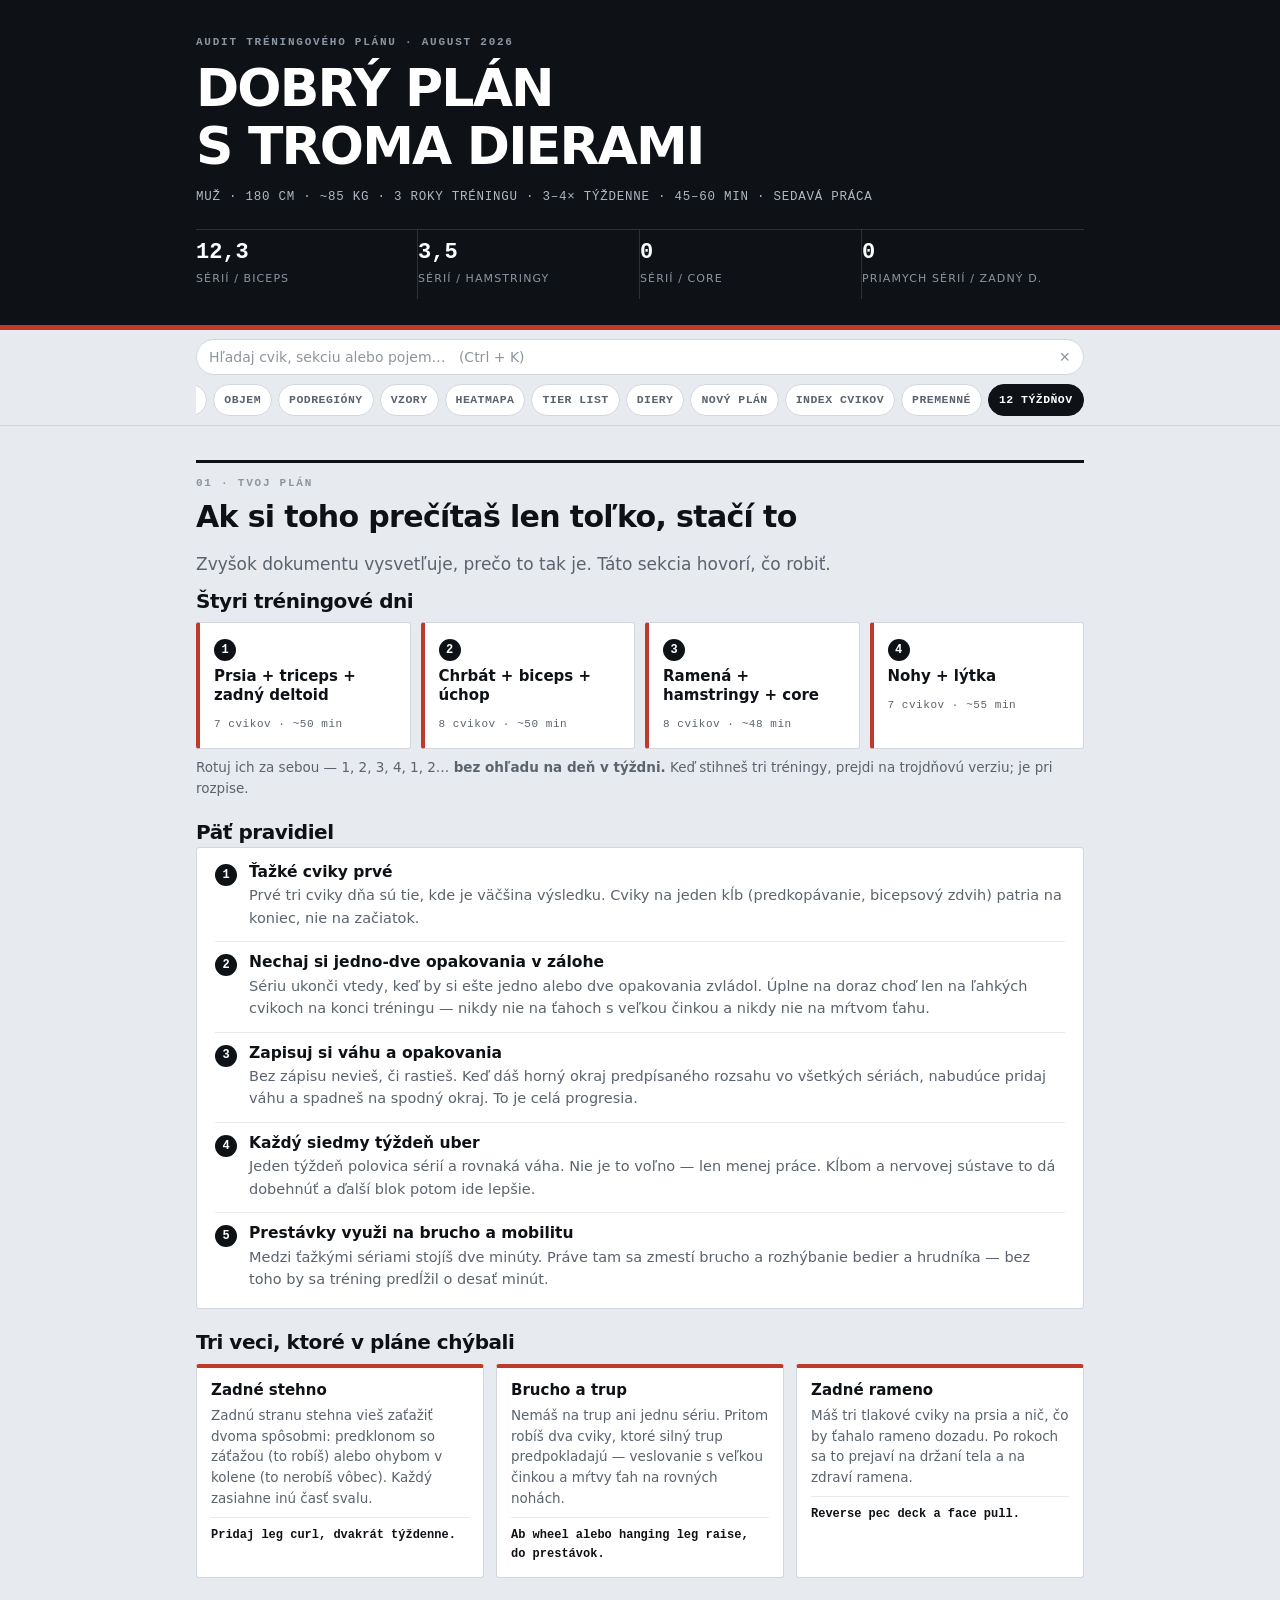
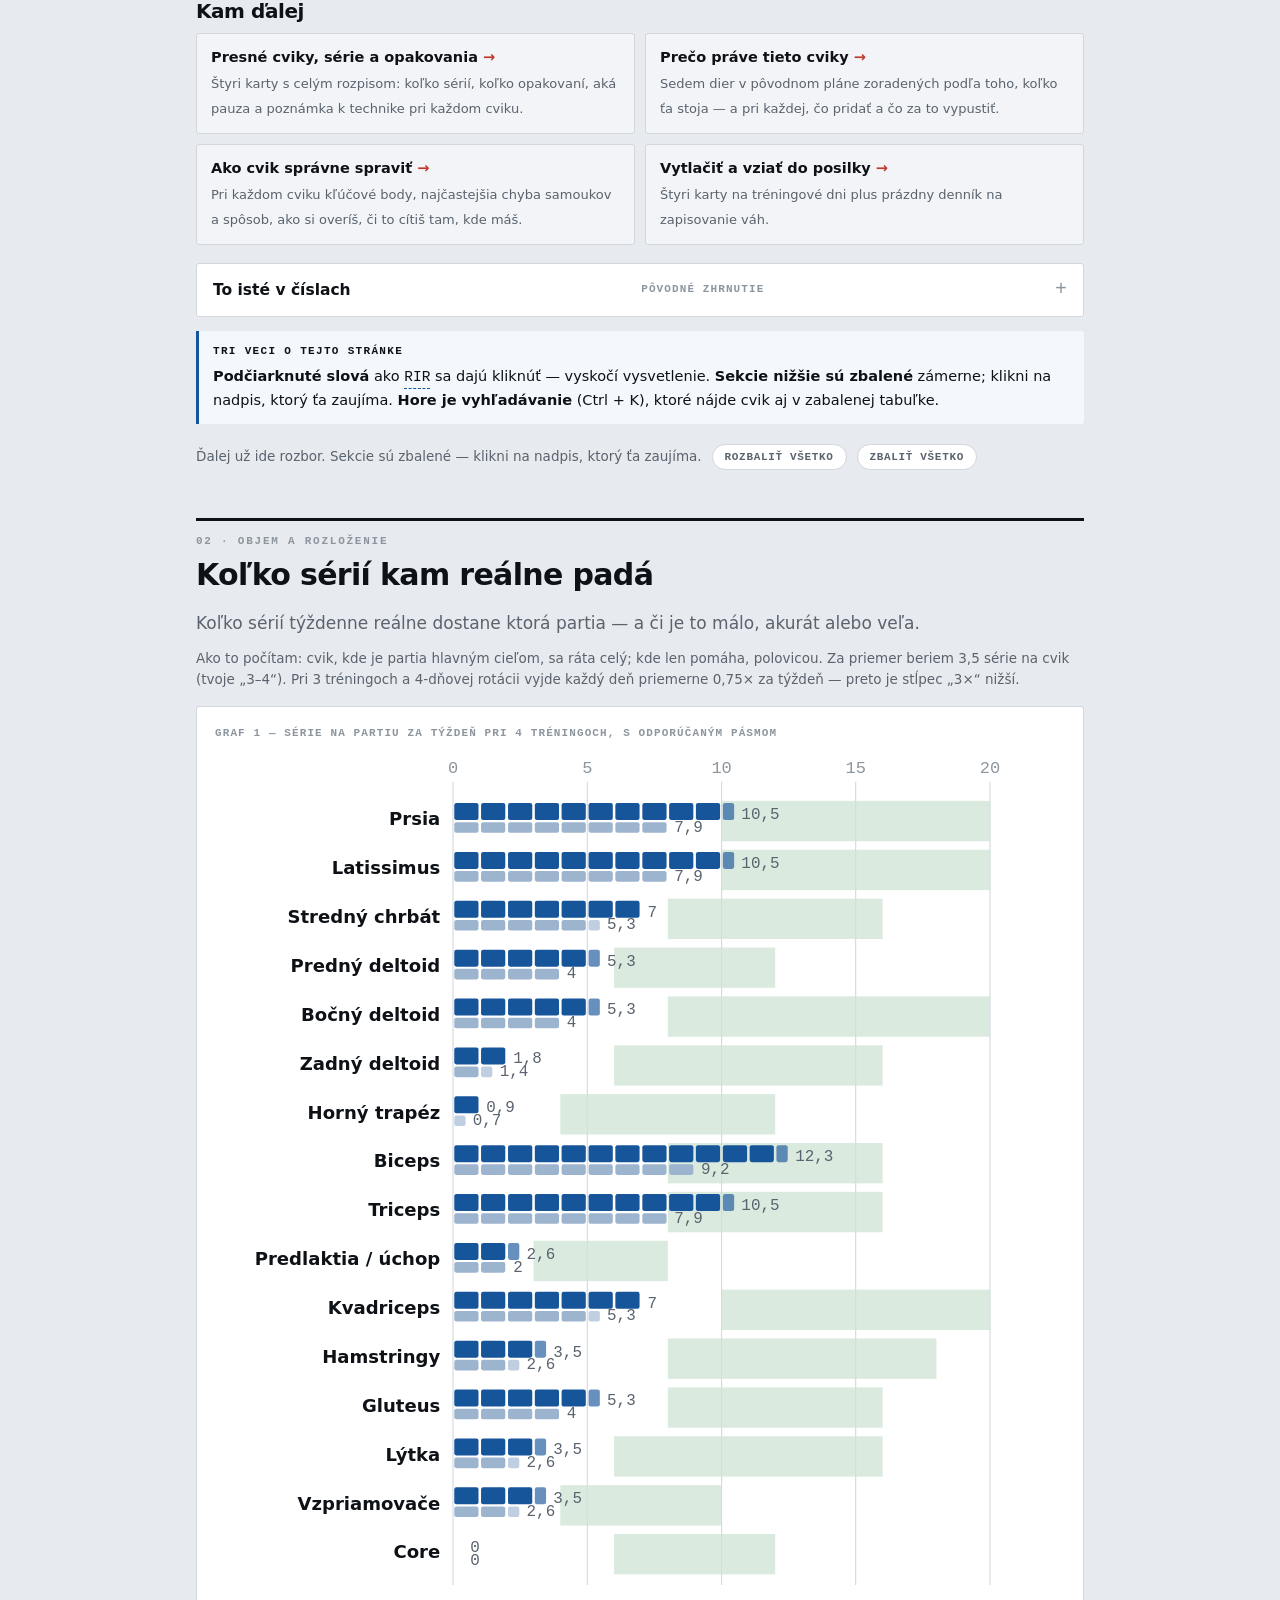
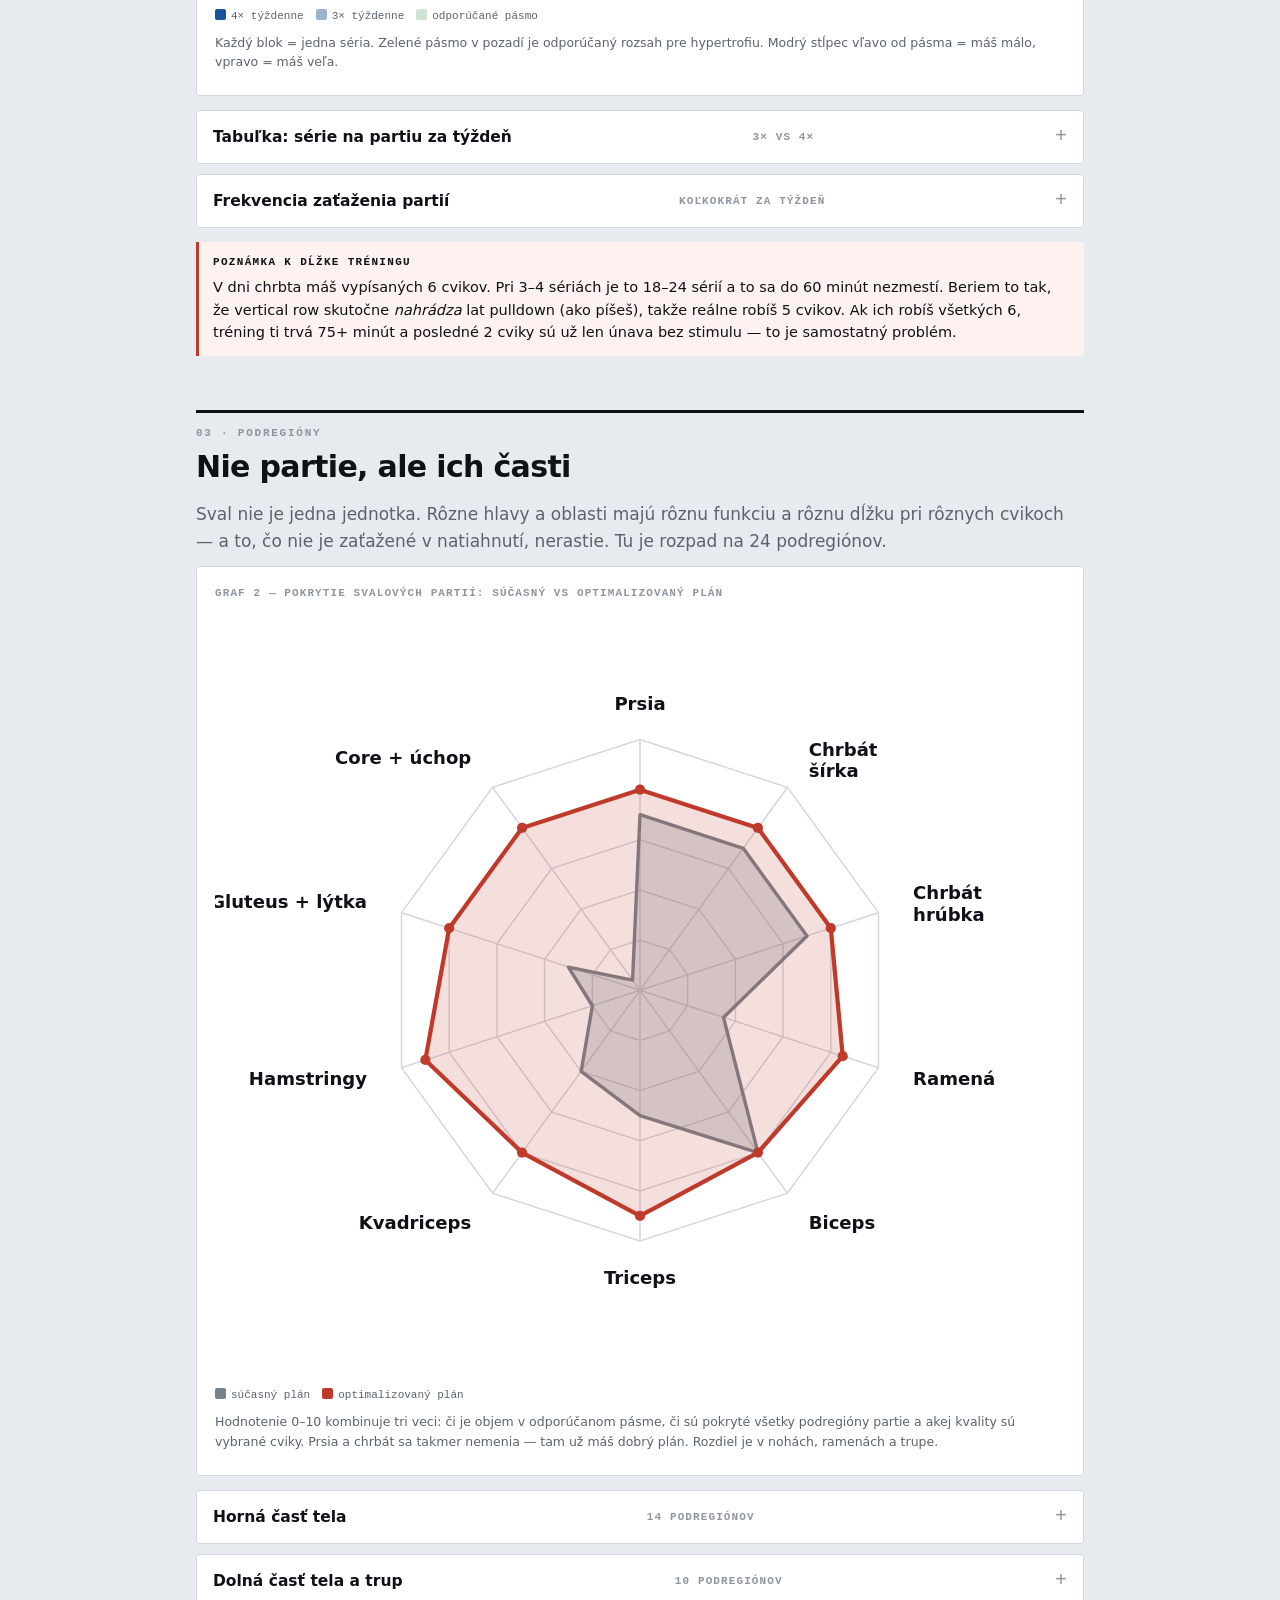
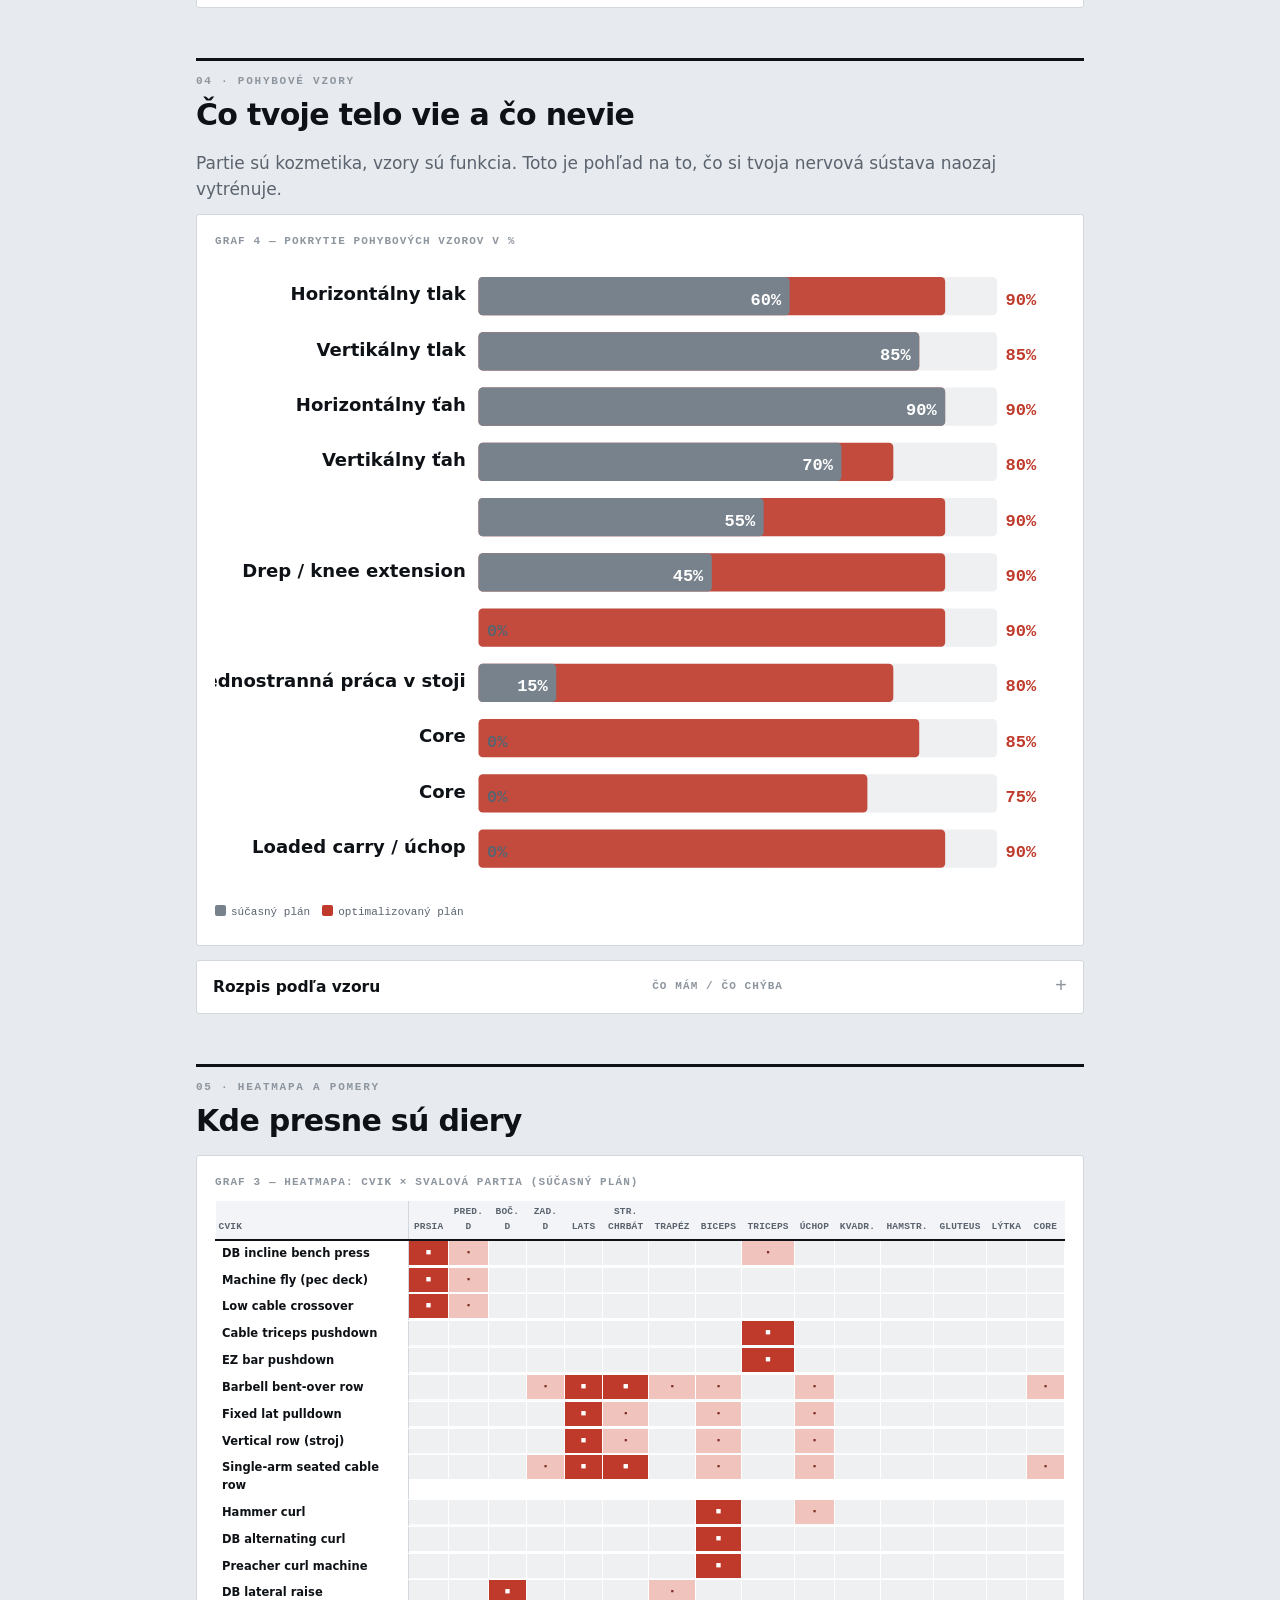
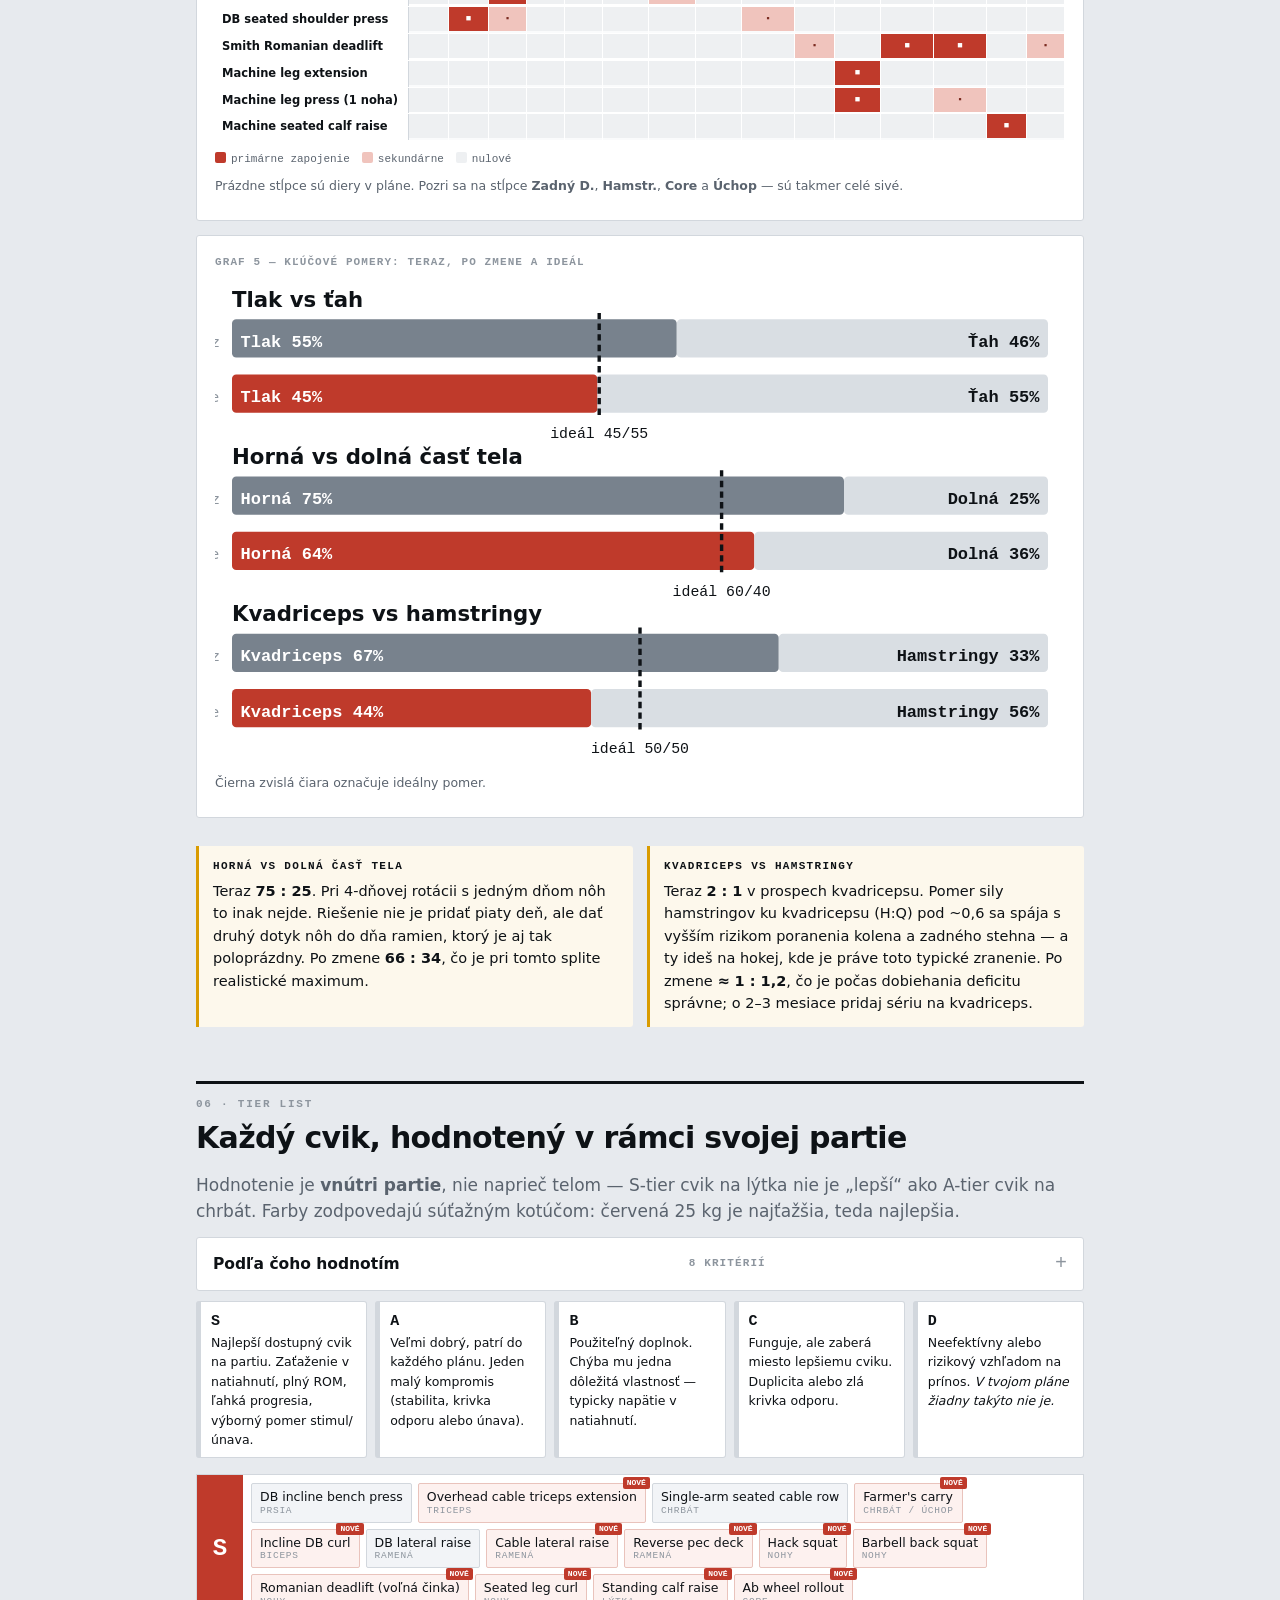
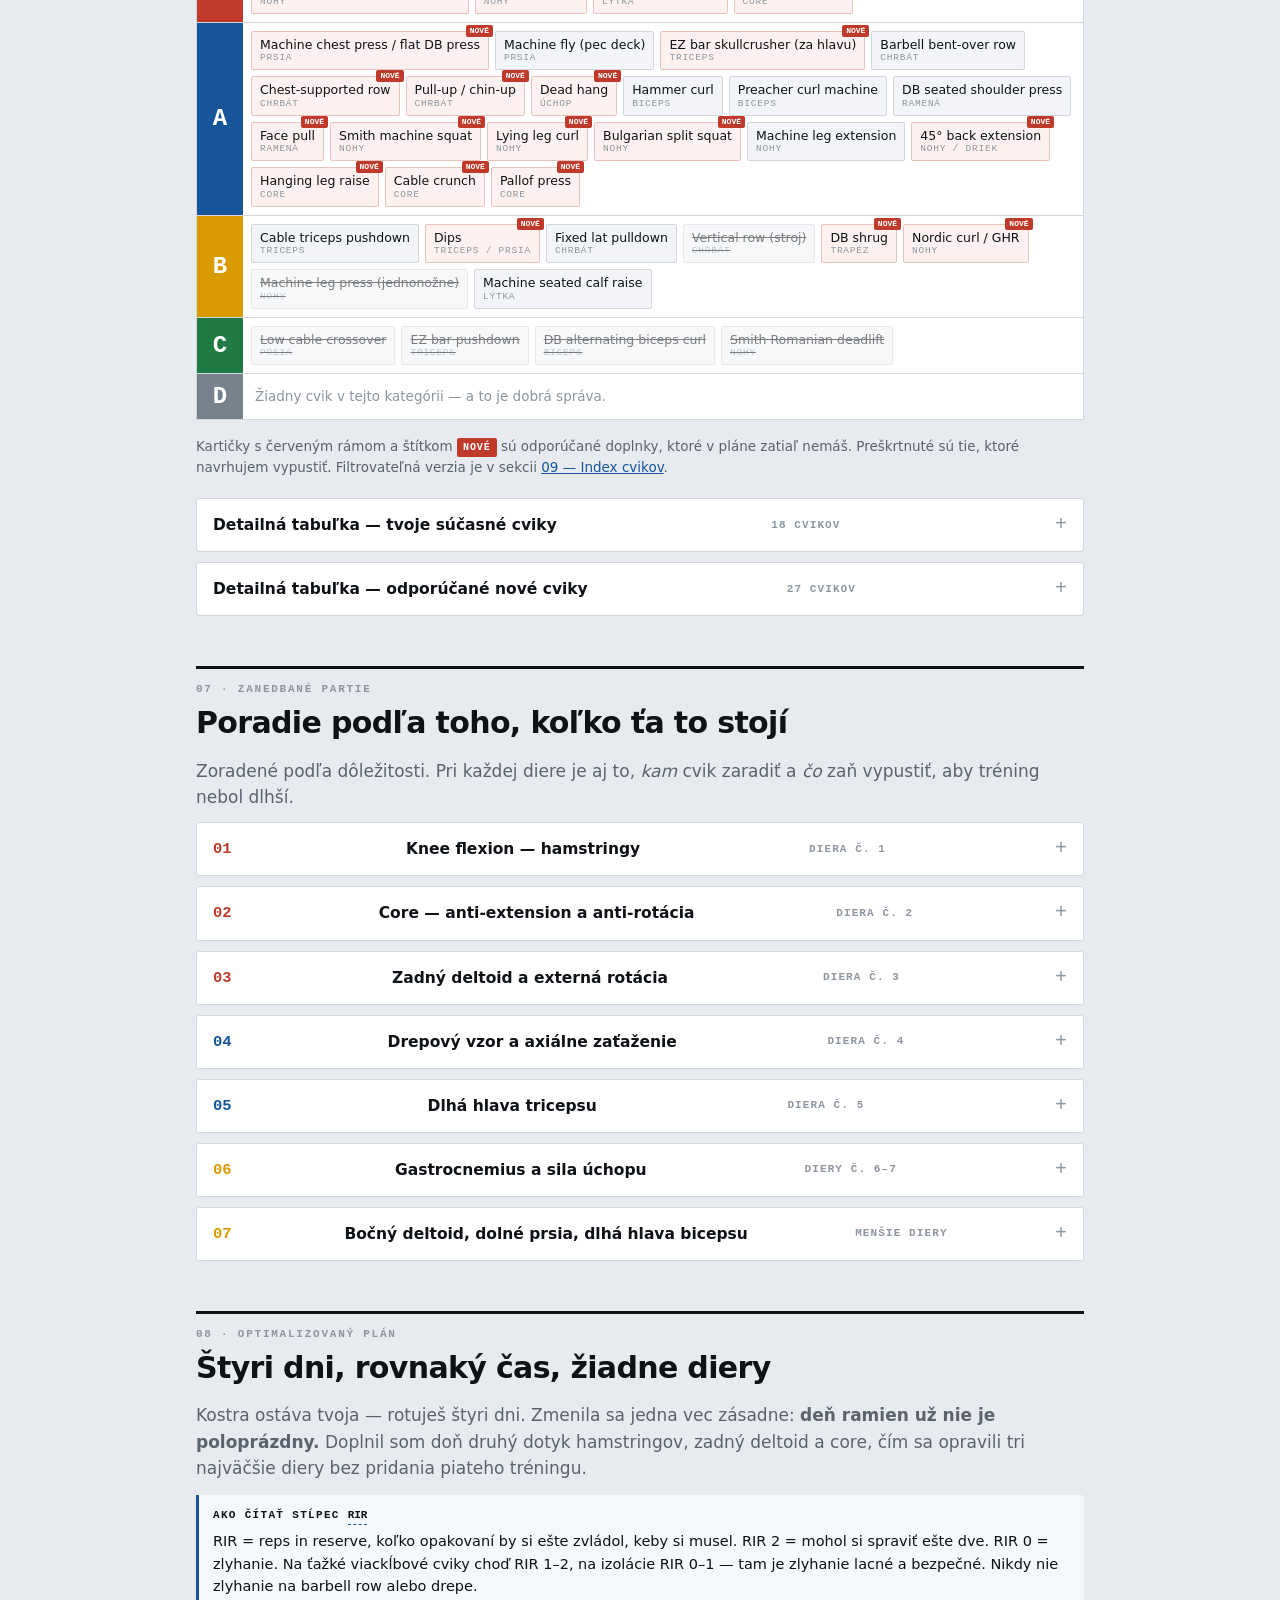
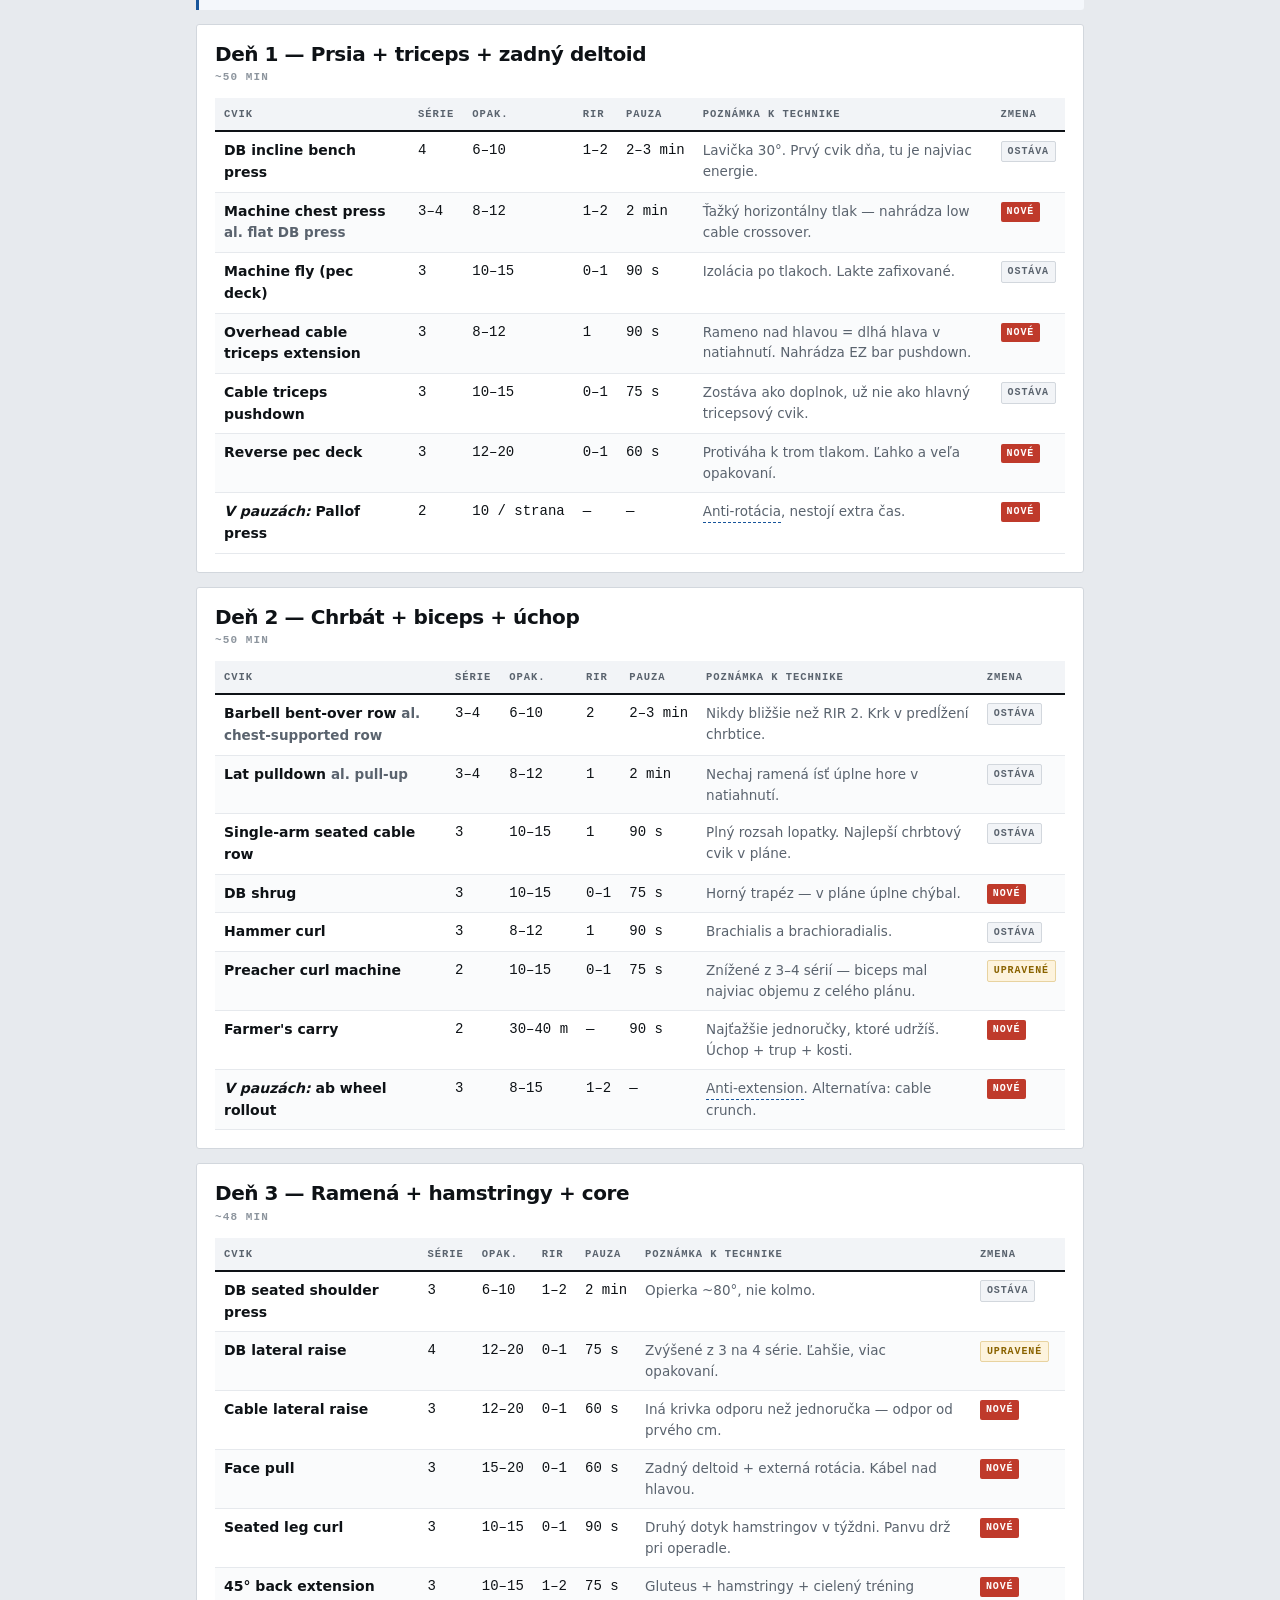
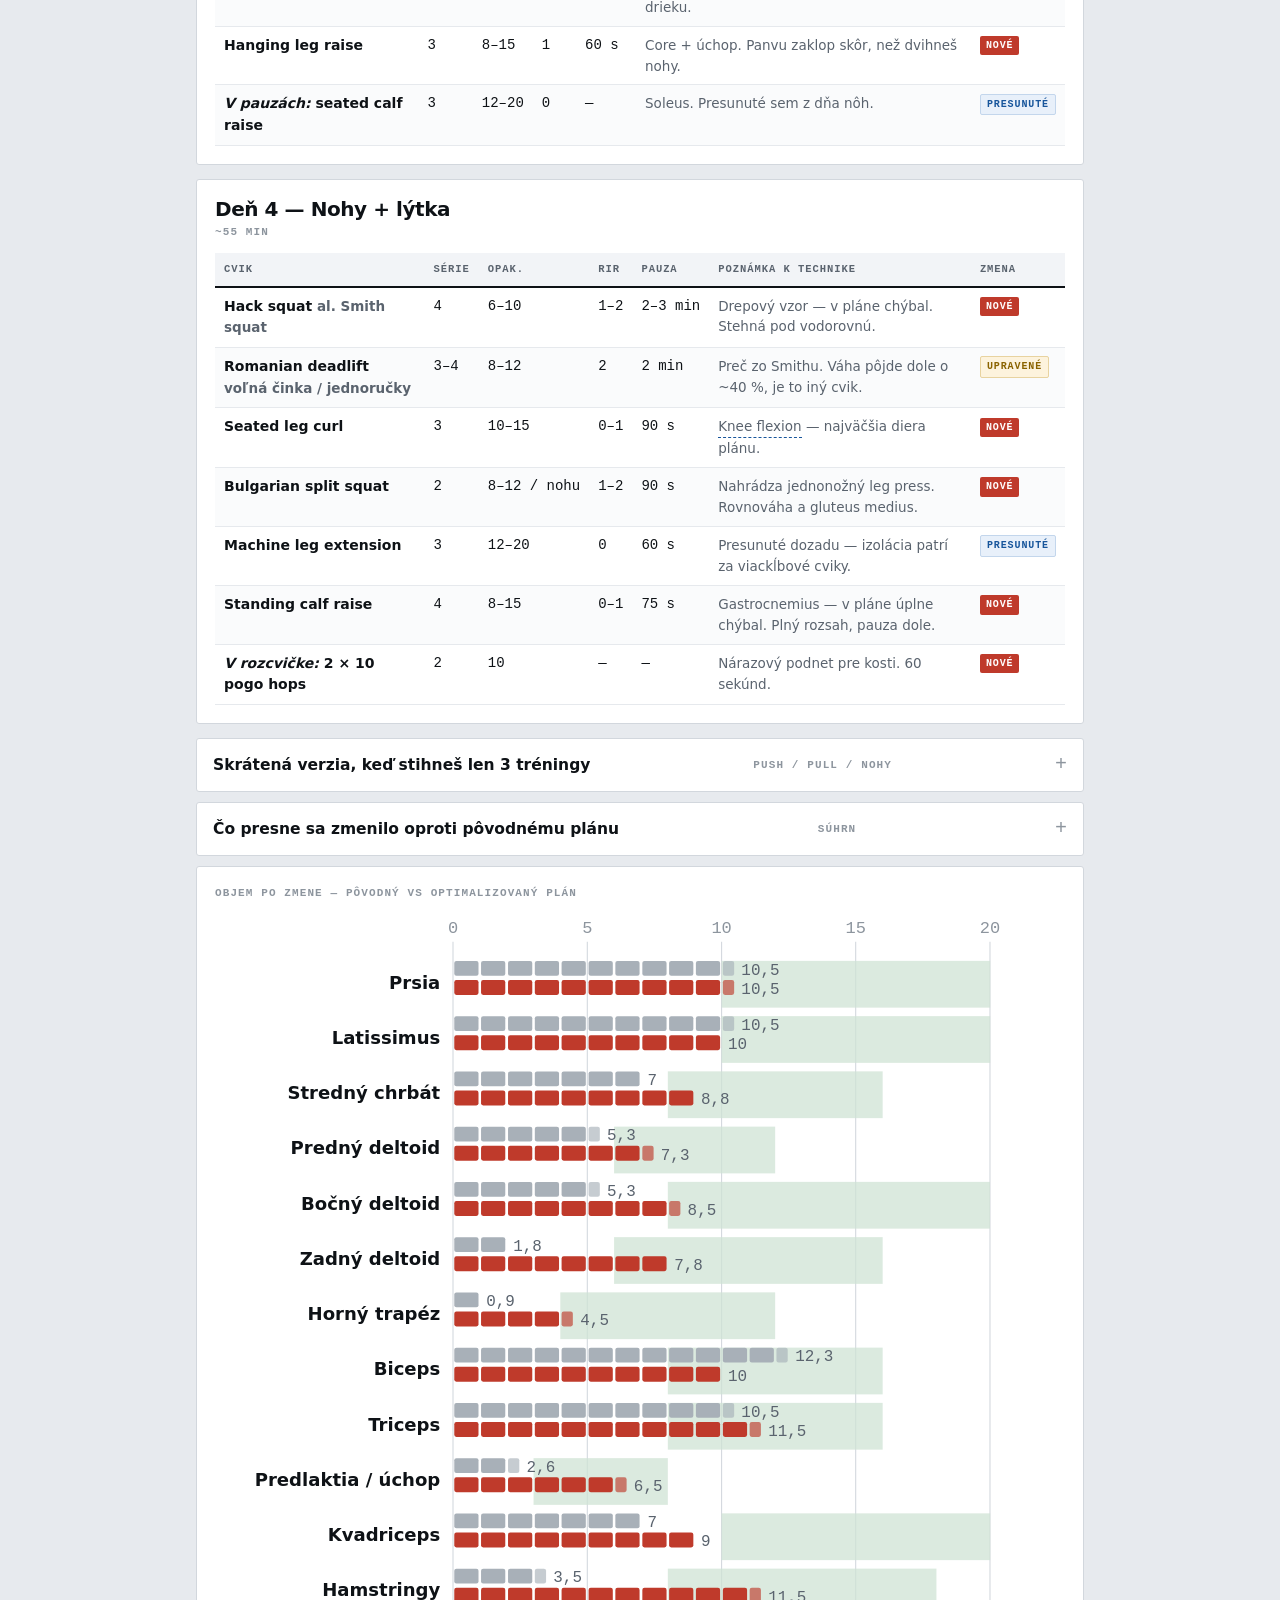
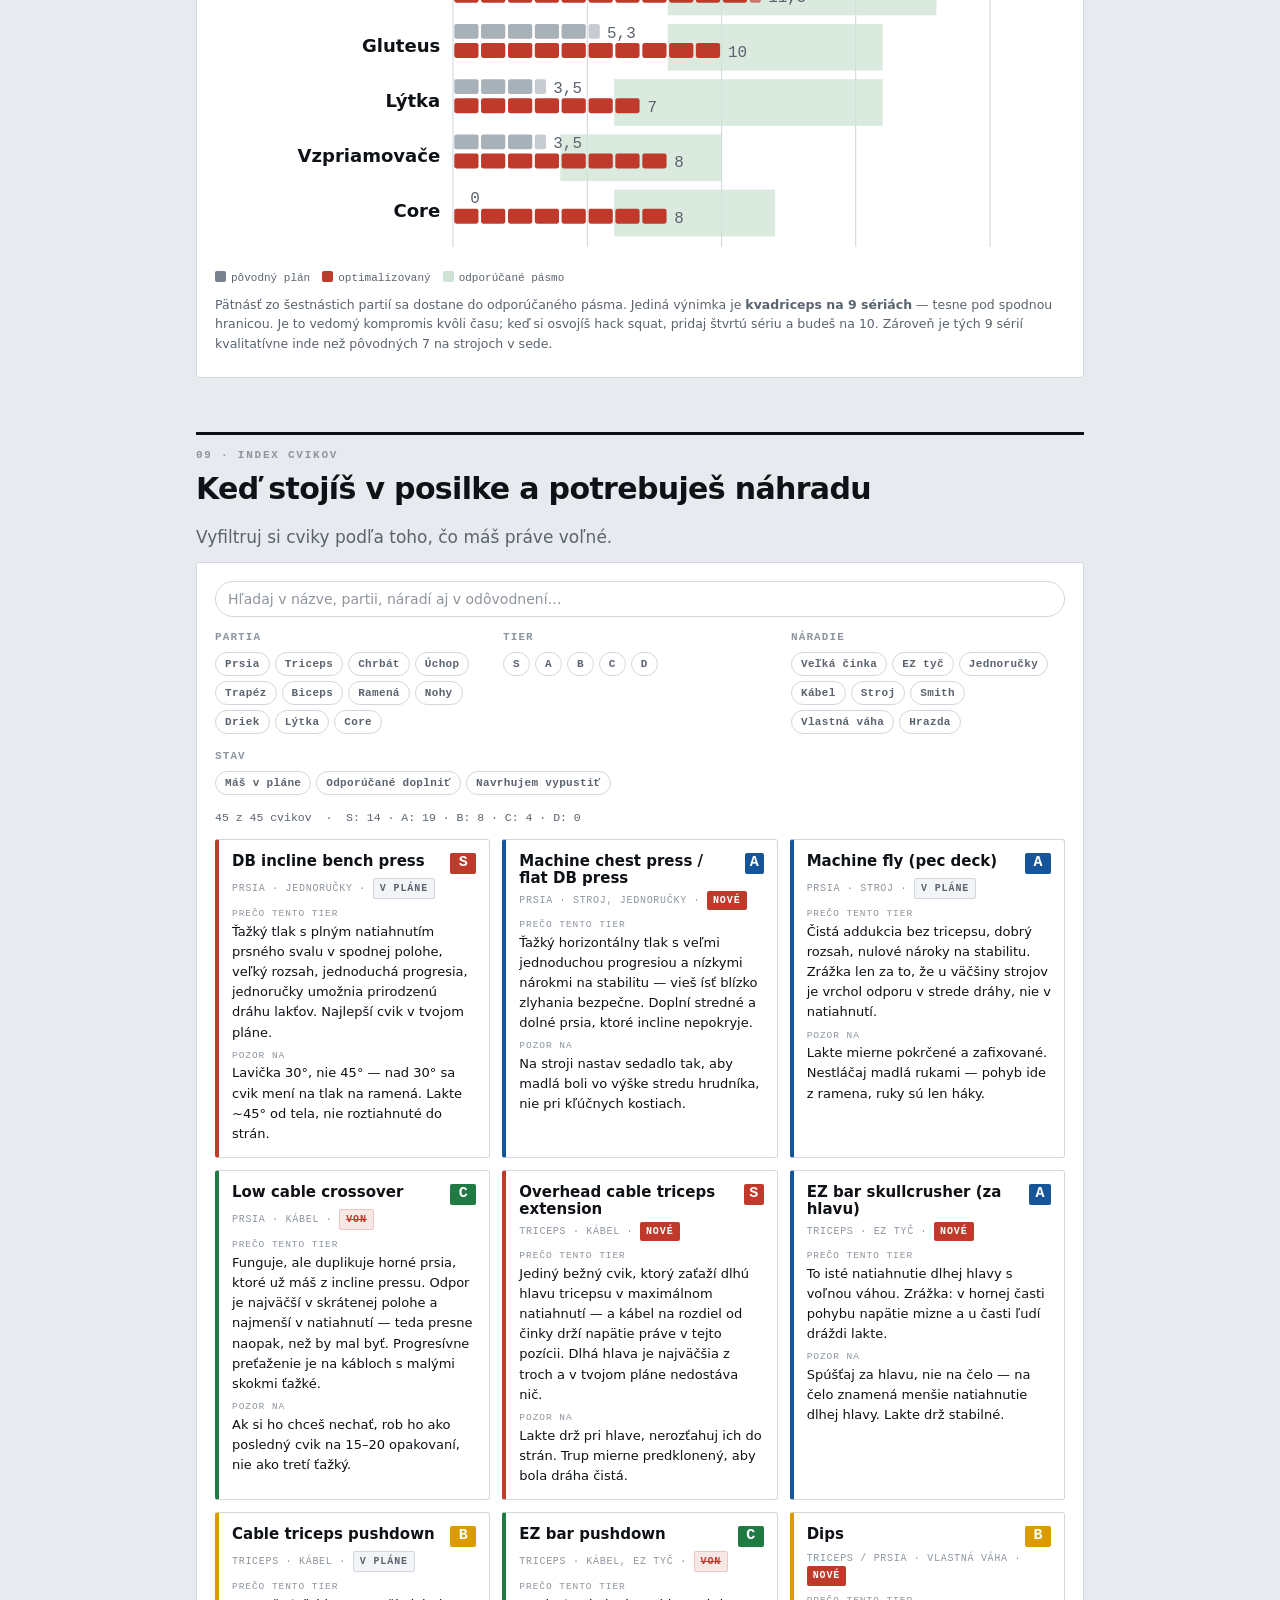
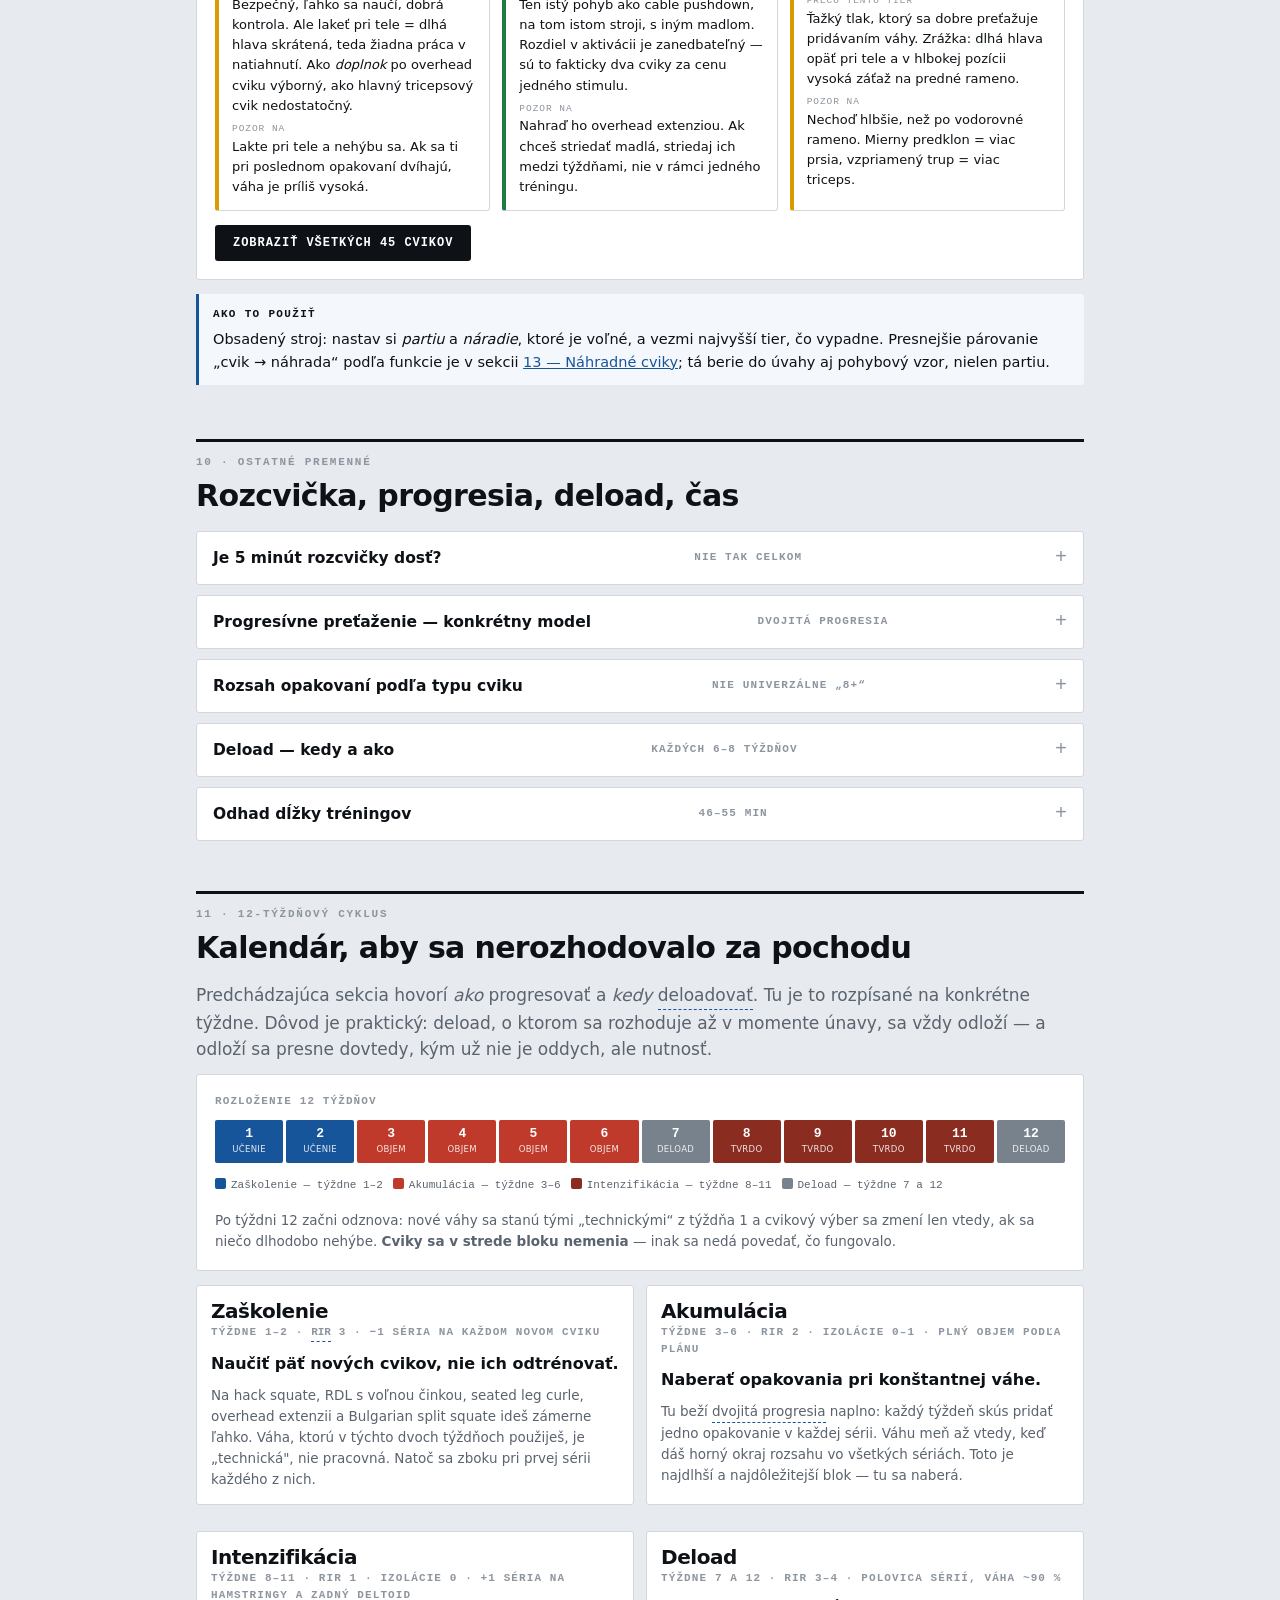
==== commit 5465f22c: "Zamknutá sekcia Stravovanie so šifrovaným jedálničkom Sekcia 18 je nová a jej obsah je v repozitári " ====
--- a/index.html
+++ b/index.html
@@ -58,6 +58,7 @@
       <a href="#longevity">Longevity</a>
       <a href="#stol">Za stolom</a>
       <a href="#vyziva">Výživa</a>
+      <a href="#stravovanie">Jedálniček 🔒</a>
       <a href="#slovnik">Slovník</a>
       <a href="#tahak">Ťaháky</a>
     </div>
@@ -335,7 +336,7 @@
           </tbody>
         </table>
       </div>
-      <p class="small" style="margin:12px 0 0">Tier je odborný úsudok podľa týchto ôsmich kritérií, nie meranie. Ako veľmi sa naň dá spoľahnúť, je napísané v sekcii <a href="#slovnik">18 — Slovník a miera istoty</a>.</p>
+      <p class="small" style="margin:12px 0 0">Tier je odborný úsudok podľa týchto ôsmich kritérií, nie meranie. Ako veľmi sa naň dá spoľahnúť, je napísané v sekcii <a href="#slovnik">19 — Slovník a miera istoty</a>.</p>
     </div>
   </details>
 
@@ -636,7 +637,7 @@
       </div>
       <div class="grid2">
         <div class="note good"><b>Veľkosť skoku</b>Horné telo <strong>+2,5 kg</strong> (jednoručky často +2 kg na kus, čo je veľa — vtedy radšej pridaj sériu alebo spomaľ excentriku). Dolné telo <strong>+5 kg</strong>. Izolácie <strong>+1–2,5 kg</strong> alebo len opakovania.</div>
-        <div class="note warn"><b>Kedy progresia nie je progresia</b>Ak ti pribudlo opakovanie, ale skrátil sa rozsah pohybu alebo pribudol švih, nepribudlo nič. Zapisuj si aj RIR, nielen kilá a opakovania — bez zápisníka je dvojitá progresia nepoužiteľná. Prázdny denník na tlač je v sekcii <a href="#tahak">19</a>.</div>
+        <div class="note warn"><b>Kedy progresia nie je progresia</b>Ak ti pribudlo opakovanie, ale skrátil sa rozsah pohybu alebo pribudol švih, nepribudlo nič. Zapisuj si aj RIR, nielen kilá a opakovania — bez zápisníka je dvojitá progresia nepoužiteľná. Prázdny denník na tlač je v sekcii <a href="#tahak">20</a>.</div>
       </div>
     </div>
   </details>
@@ -1049,9 +1050,18 @@
   <p class="small" style="margin-top:6px">Toto sú všeobecné odhady pre zdravého dospelého, nie individuálne odporúčanie — pri akýchkoľvek zdravotných otázkach alebo väčšej zmene režimu má zmysel prebrať to s lekárom alebo výživovým poradcom.</p>
 </section>
 
-<!-- ══════════ 18 SLOVNÍK A MIERA ISTOTY ══════════ -->
+<!-- ══════════ 18 STRAVOVANIE (zamknuté) ══════════ -->
+<section id="stravovanie">
+  <div class="sechead"><span class="eyebrow">18 · Stravovanie</span><h2>Konkrétny jedálniček</h2></div>
+
+  <p class="lead">Predchádzajúca sekcia hovorí, koľko jesť. Táto hovorí <em>čo</em> — po jedlách, s gramážami.</p>
+
+  <div id="strava"></div>
+</section>
+
+<!-- ══════════ 19 SLOVNÍK A MIERA ISTOTY ══════════ -->
 <section id="slovnik">
-  <div class="sechead"><span class="eyebrow">18 · Slovník a miera istoty</span><h2>Čo tie slová znamenajú a nakoľko im veriť</h2></div>
+  <div class="sechead"><span class="eyebrow">19 · Slovník a miera istoty</span><h2>Čo tie slová znamenajú a nakoľko im veriť</h2></div>
 
   <p class="lead">Druhá polovica tejto sekcie je dôležitejšia než prvá. Dokument pracuje s číslami, ktoré vyzerajú presne — 12,3 série, 6,3 MET, tier S. Časť z nich je konsenzus literatúry, časť je správny smer bez presného čísla a časť je môj odhad. Tu je to rozdelené.</p>
 
@@ -1078,9 +1088,9 @@
   </details>
 </section>
 
-<!-- ══════════ 19 ŤAHÁKY ══════════ -->
+<!-- ══════════ 20 ŤAHÁKY ══════════ -->
 <section id="tahak">
-  <div class="sechead"><span class="eyebrow">19 · Ťaháky a denník</span><h2>Vytlač a vezmi so sebou</h2></div>
+  <div class="sechead"><span class="eyebrow">20 · Ťaháky a denník</span><h2>Vytlač a vezmi so sebou</h2></div>
   <p class="lead">Štyri karty na tréningové dni plus prázdny denník. Prázdne políčka sú na dopísanie váhy a opakovaní. Vytlač obojstranne — vojdú sa na tri listy.</p>
   <p><button class="btn printbtn" type="button">Vytlačiť / uložiť ako PDF</button></p>
   <div id="sheets"></div>
@@ -1095,7 +1105,7 @@
 <footer>
   <div class="wrap">
     <p><b>Analýza tréningového plánu</b> · 180 cm / 85 kg · 3 roky tréningu · august 2026</p>
-    <p style="max-width:640px">Toto je vzdelávací materiál založený na súčasnom konsenze v tréningovej literatúre, nie zdravotné ani diagnostické odporúčanie. Odhady kalórií, VO₂max a rozsahov objemu sú orientačné a platia pre zdravého dospelého bez zdravotných obmedzení. Miera istoty jednotlivých tvrdení je rozpísaná v sekcii <a href="#slovnik">18</a>. Pri bolesti, ktorá pretrváva, alebo pred väčšou zmenou režimu sa poraď s lekárom alebo fyzioterapeutom.</p>
+    <p style="max-width:640px">Toto je vzdelávací materiál založený na súčasnom konsenze v tréningovej literatúre, nie zdravotné ani diagnostické odporúčanie. Odhady kalórií, VO₂max a rozsahov objemu sú orientačné a platia pre zdravého dospelého bez zdravotných obmedzení. Miera istoty jednotlivých tvrdení je rozpísaná v sekcii <a href="#slovnik">19</a>. Pri bolesti, ktorá pretrváva, alebo pred väčšou zmenou režimu sa poraď s lekárom alebo fyzioterapeutom.</p>
     <a class="backtop" href="#zhrnutie">↑ Späť hore</a>
   </div>
 </footer>
--- a/assets/css/components.css
+++ b/assets/css/components.css
@@ -57,6 +57,38 @@
 .termpop p{font-size:13.5px;color:var(--ink2);margin:0 0 8px}
 .termpop a{font-family:var(--fm);font-size:11px;letter-spacing:.06em;text-transform:uppercase}
 
+/* ---------- zamknutá sekcia ---------- */
+.lockbox{
+  background:#fff;border:2px dashed var(--line);border-radius:var(--r);
+  padding:26px 20px;text-align:center;max-width:520px;margin:0 auto
+}
+.lockbox h3{margin-bottom:8px}
+.lockbox>p{font-size:14px;color:var(--ink2);margin:0 auto 16px;max-width:400px}
+.lockform{display:flex;gap:8px;justify-content:center;flex-wrap:wrap;margin-bottom:10px}
+.lockform input{
+  font-family:var(--fm);font-size:14px;padding:10px 14px;border:1px solid var(--line);
+  border-radius:var(--r);background:#fff;color:var(--ink);min-width:200px;flex:1 1 200px;max-width:280px
+}
+.lockform input:focus{border-color:var(--p20)}
+.lockform button{flex:0 0 auto}
+.lockmsg{font-size:13px;color:var(--p25);min-height:19px;margin:0 0 10px}
+.lockremember{font-size:12.5px;color:var(--ink2);display:inline-flex;align-items:center;gap:6px}
+.lockbar{margin:0 0 14px;text-align:right}
+
+/* ---------- jedálniček ---------- */
+.daysum{
+  font-family:var(--fm);font-size:12.5px;font-weight:700;color:var(--ink);
+  background:var(--chalk);border-radius:var(--r);padding:8px 10px;margin:0 0 10px
+}
+.meal{border-top:1px solid var(--line2);padding-top:14px;margin-top:14px}
+.meal:first-of-type{border-top:0;padding-top:0;margin-top:0}
+.meal h4{display:flex;flex-wrap:wrap;align-items:baseline;gap:8px;margin-bottom:8px}
+.mealwhen{
+  font-family:var(--fm);font-size:11px;letter-spacing:.08em;color:#fff;background:var(--ink);
+  border-radius:2px;padding:2px 6px;font-weight:700
+}
+.mealsum{margin-left:auto;font-family:var(--fm);font-size:11.5px;font-weight:700;color:var(--ink2)}
+
 /* ---------- ovládanie rozbalenia ---------- */
 .expander{
   display:flex;align-items:center;gap:10px;flex-wrap:wrap;
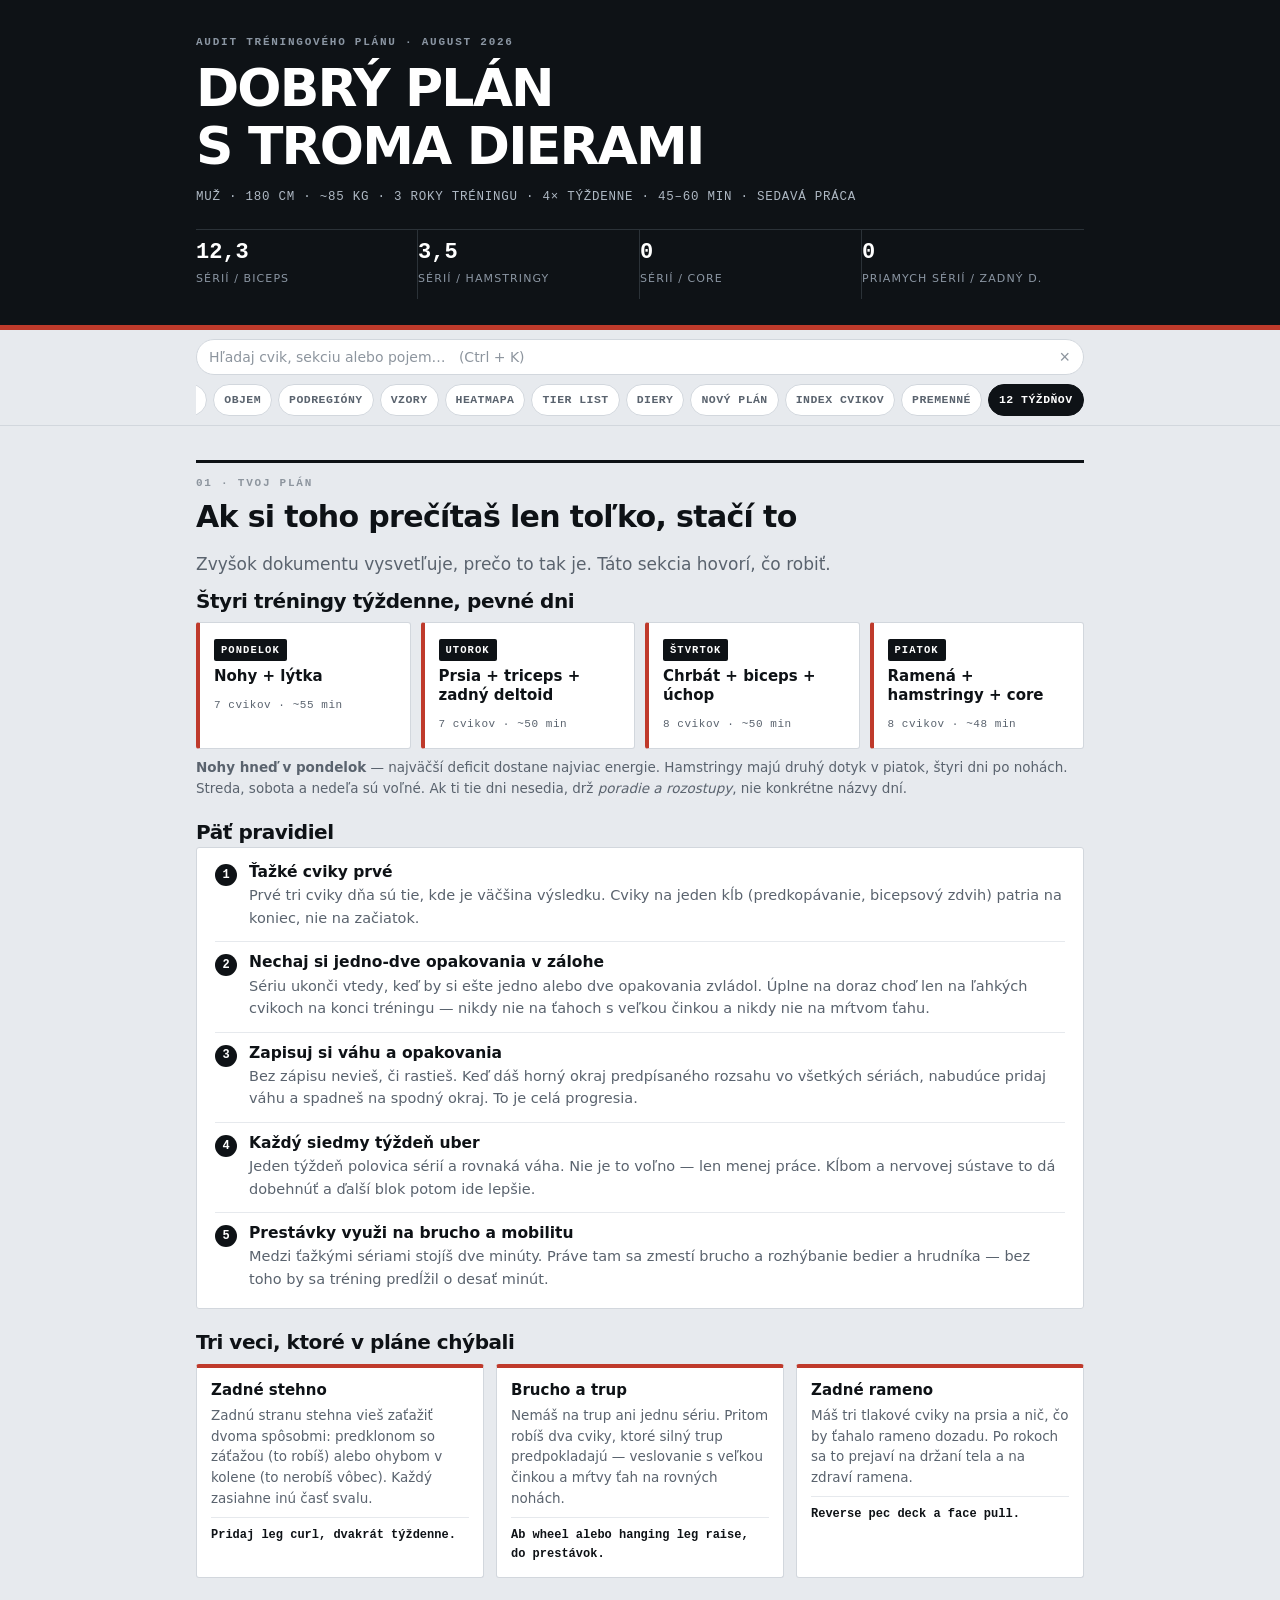
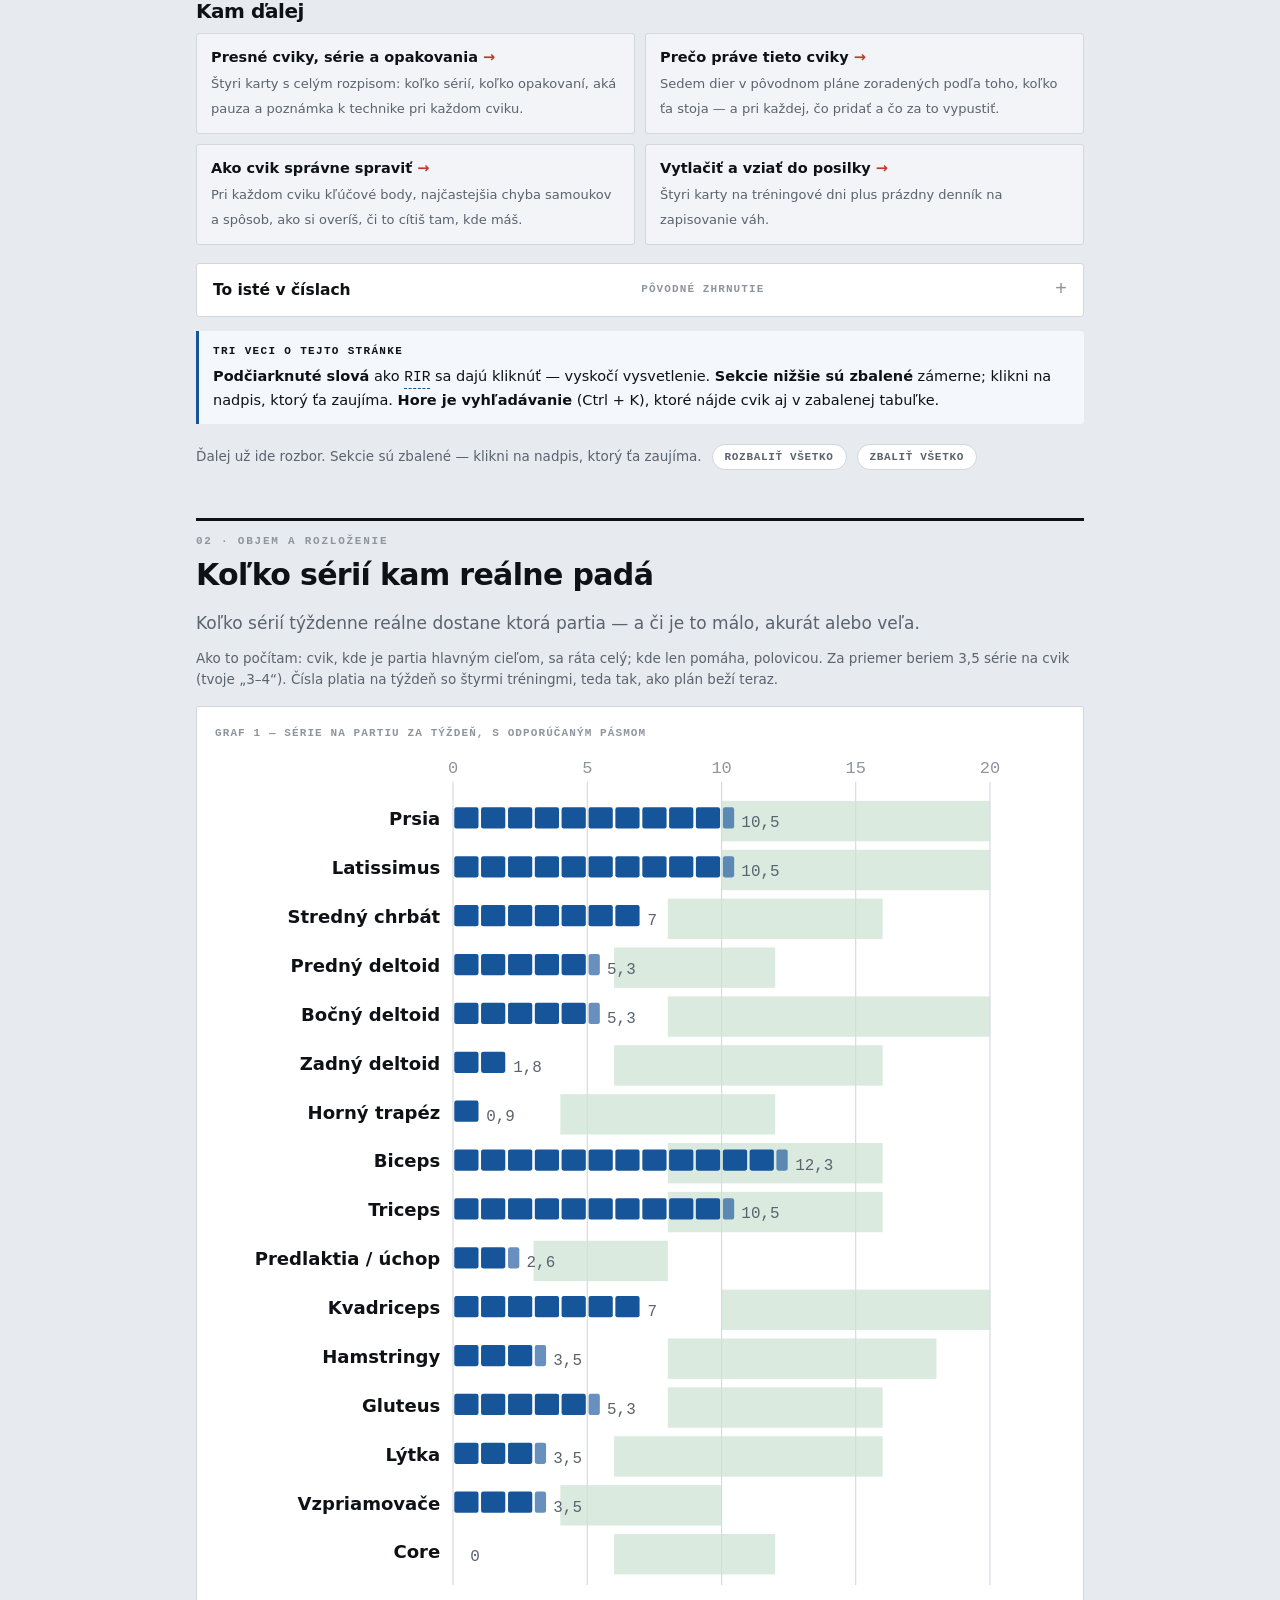
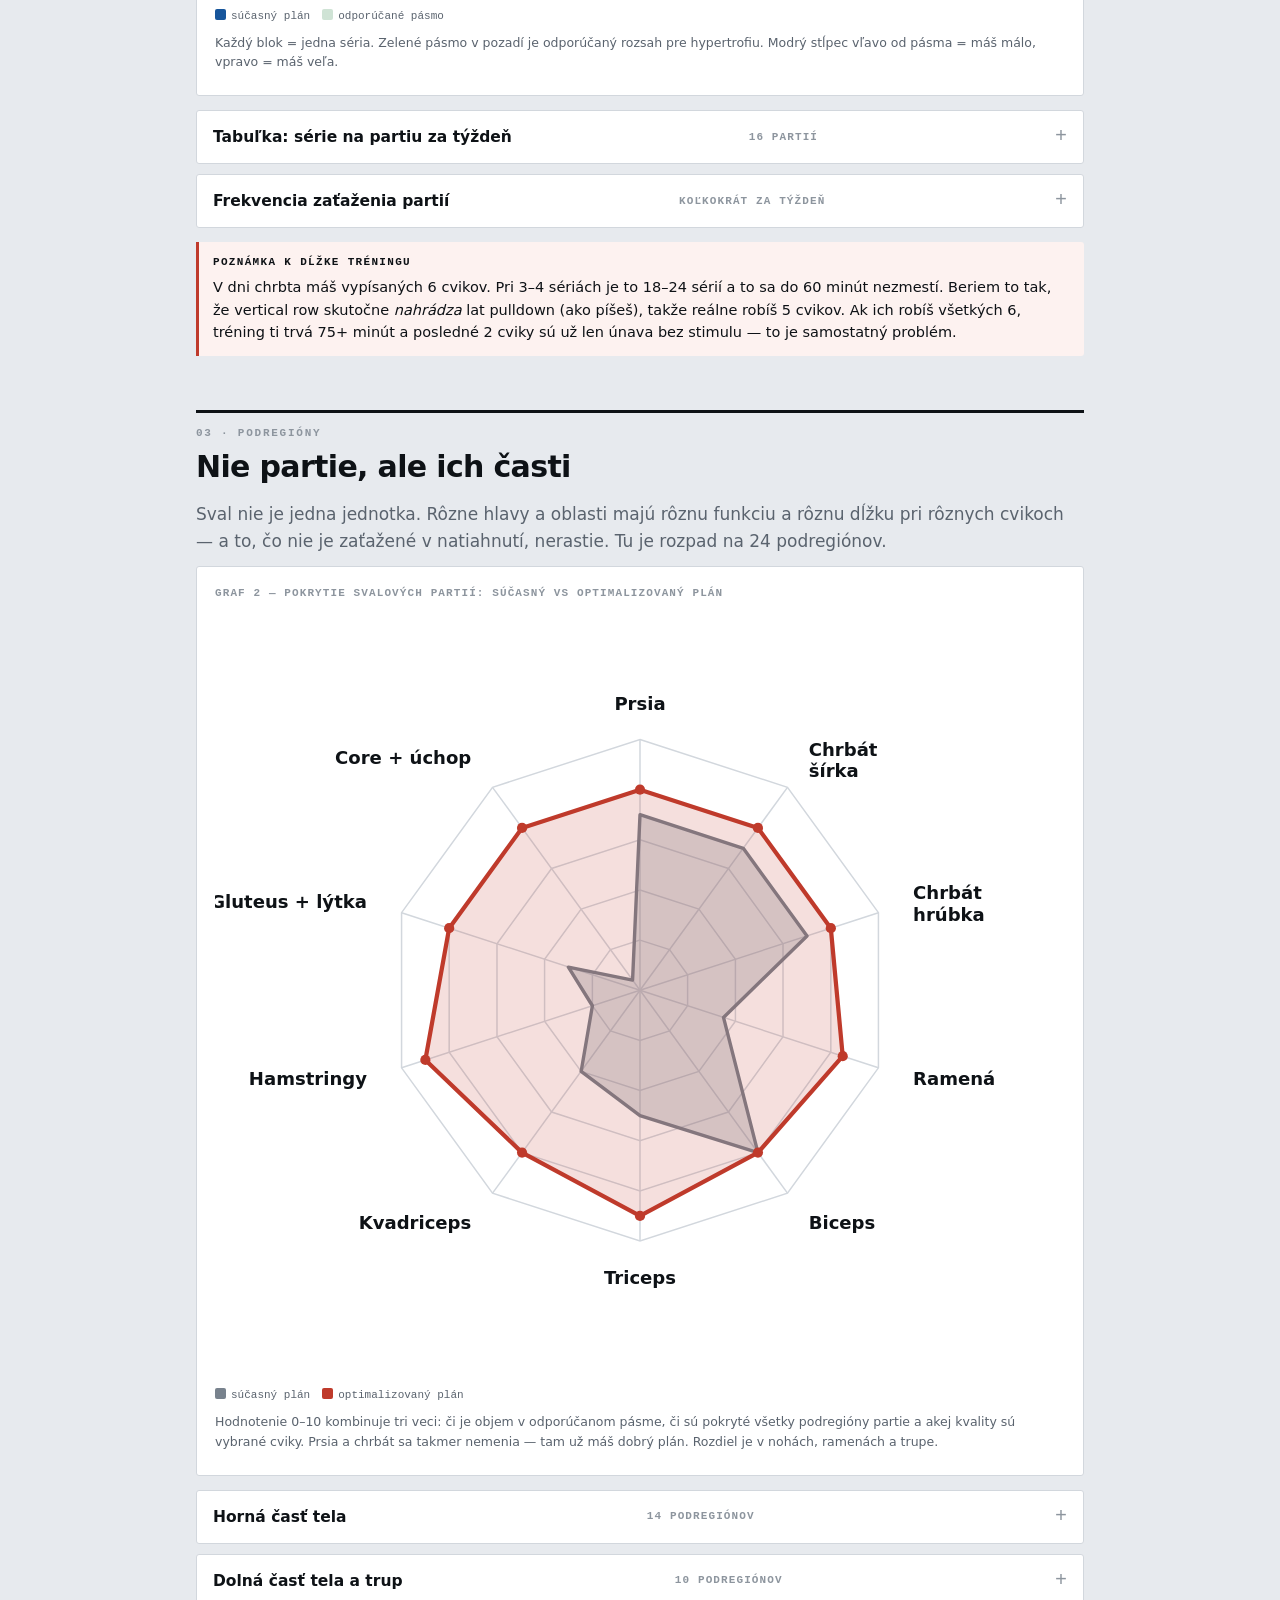
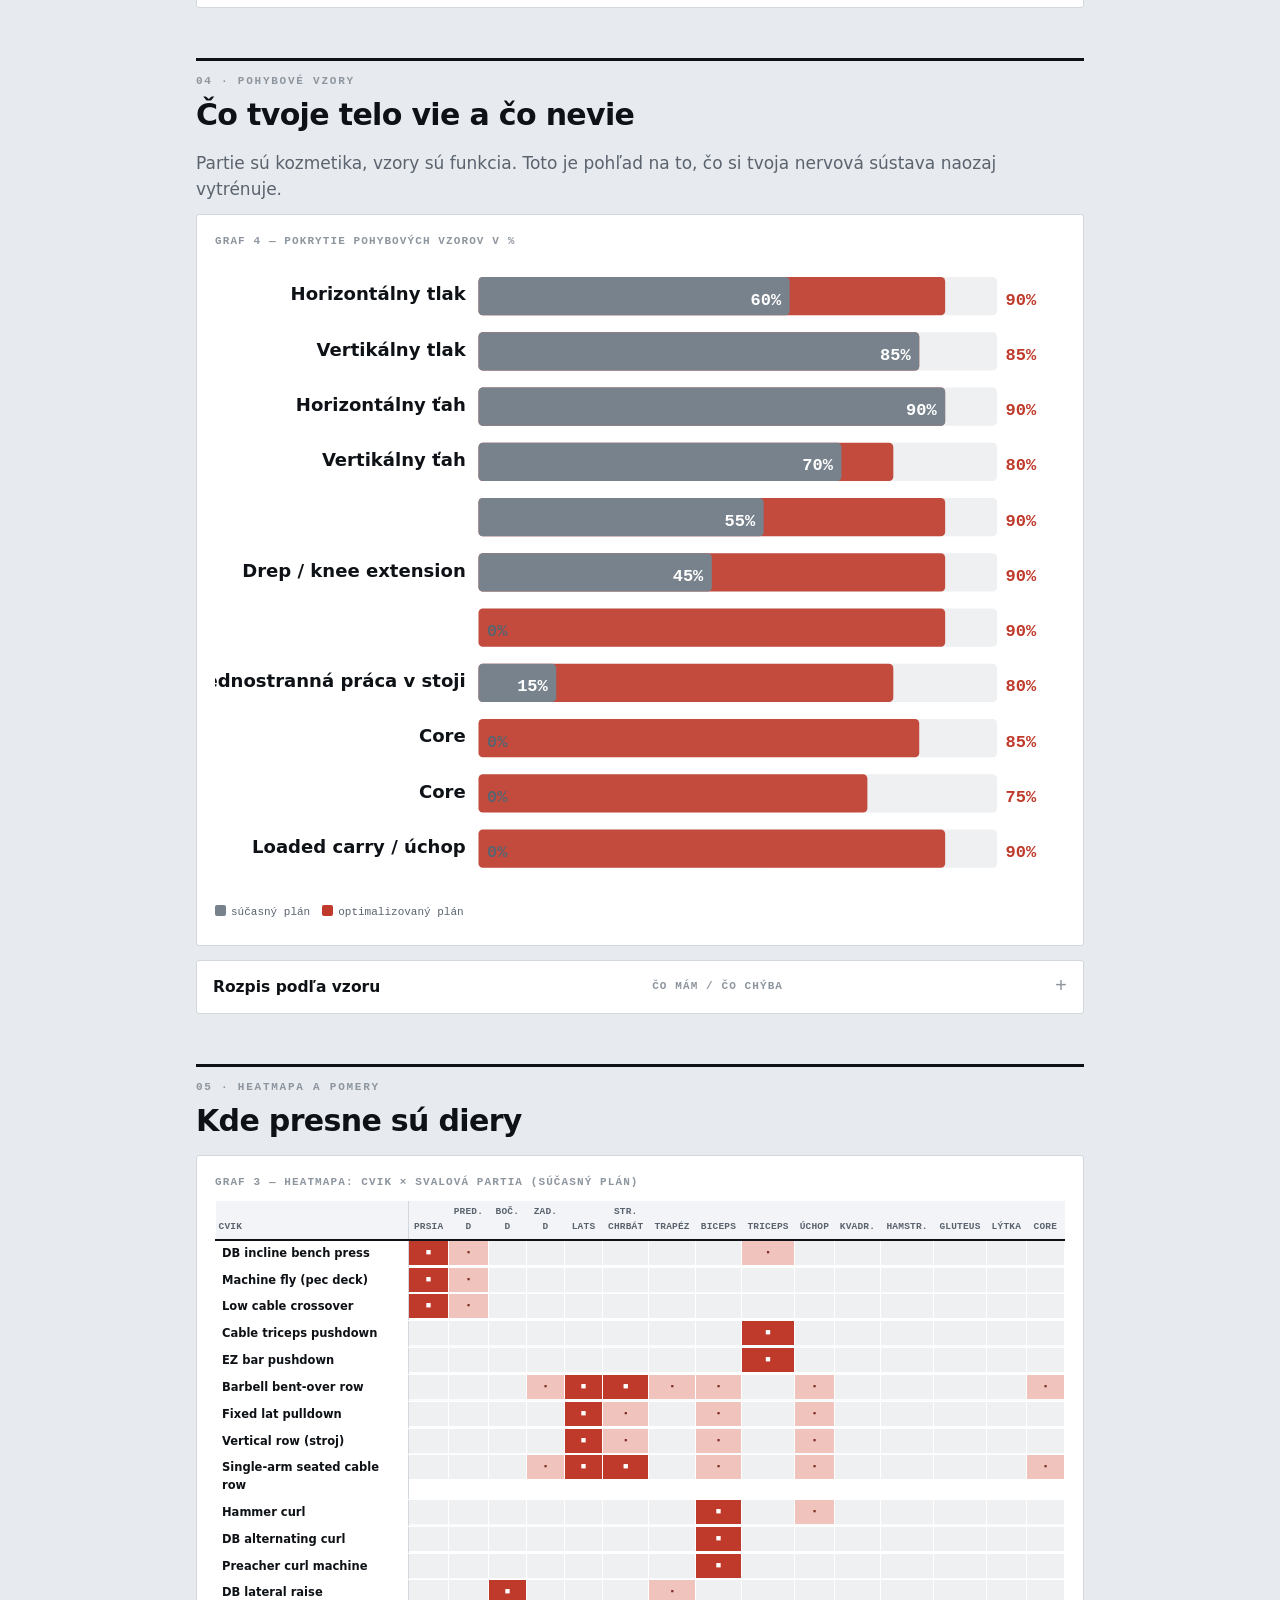
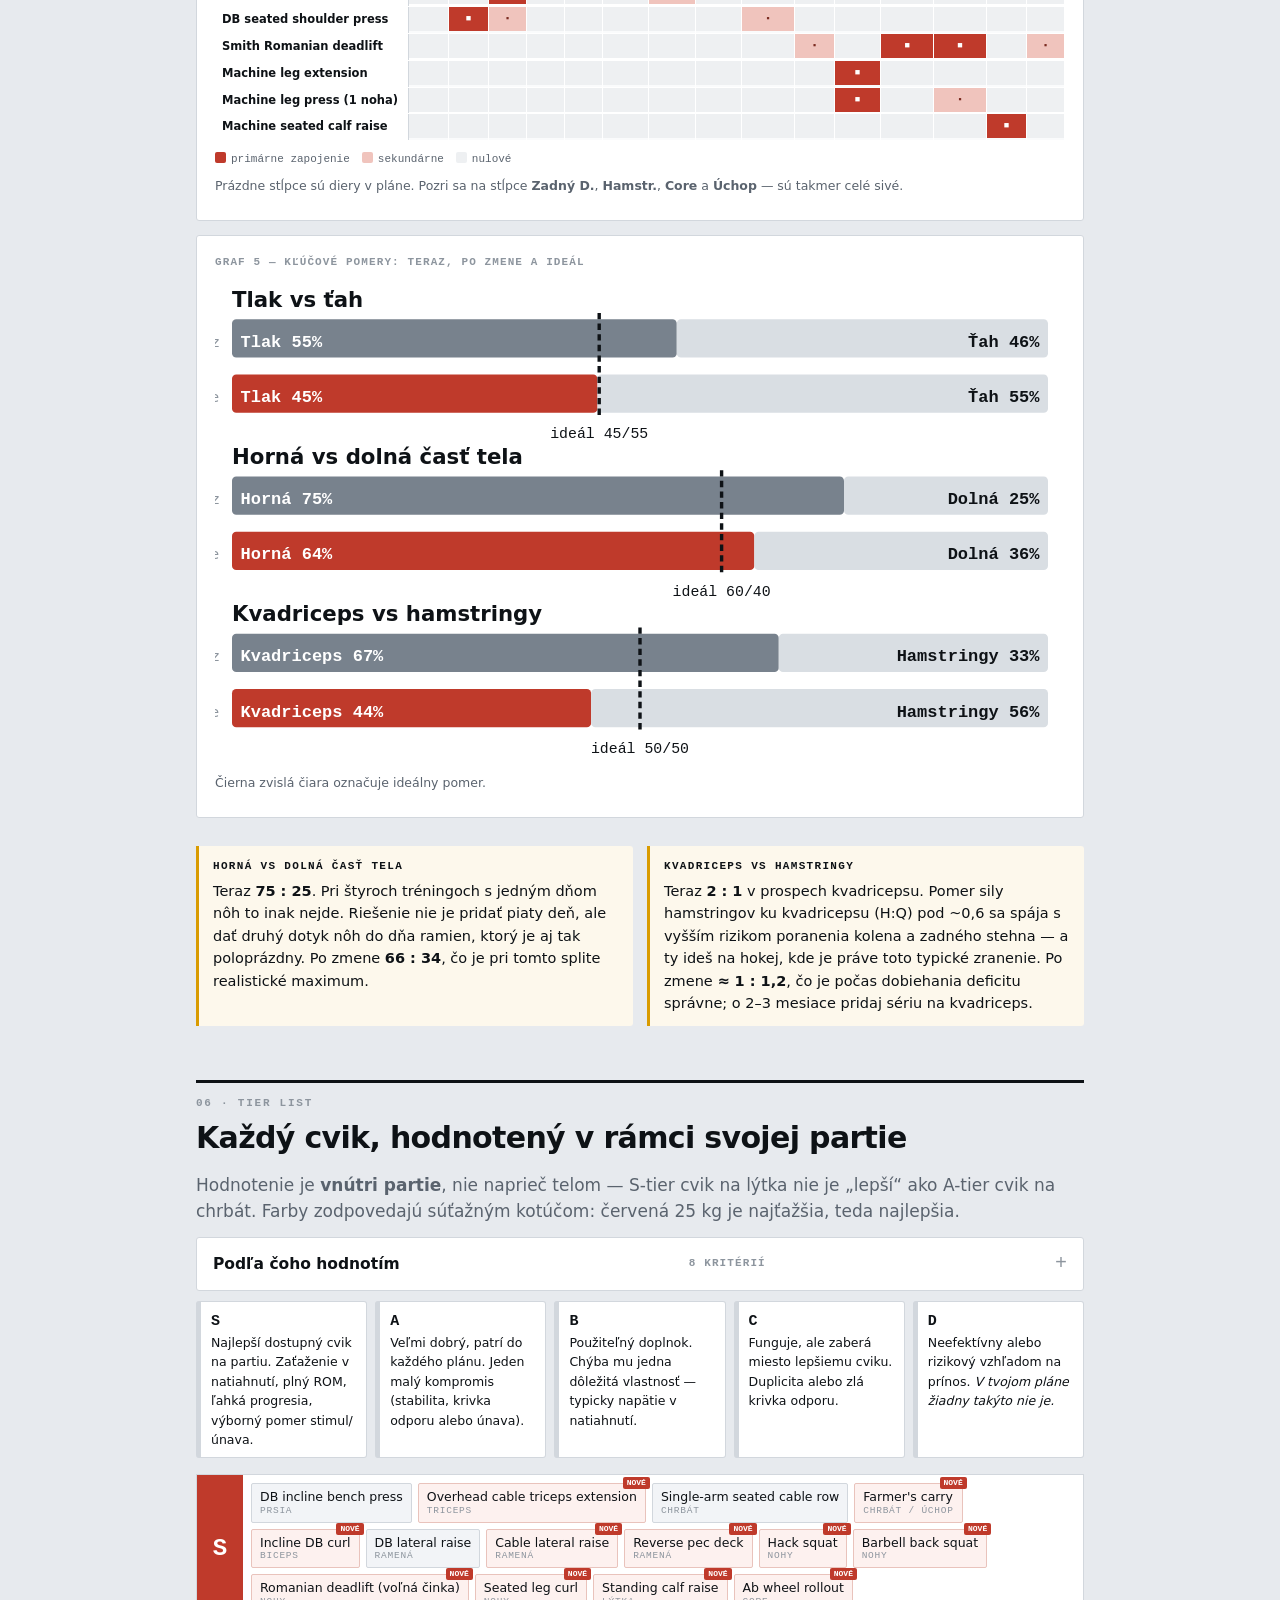
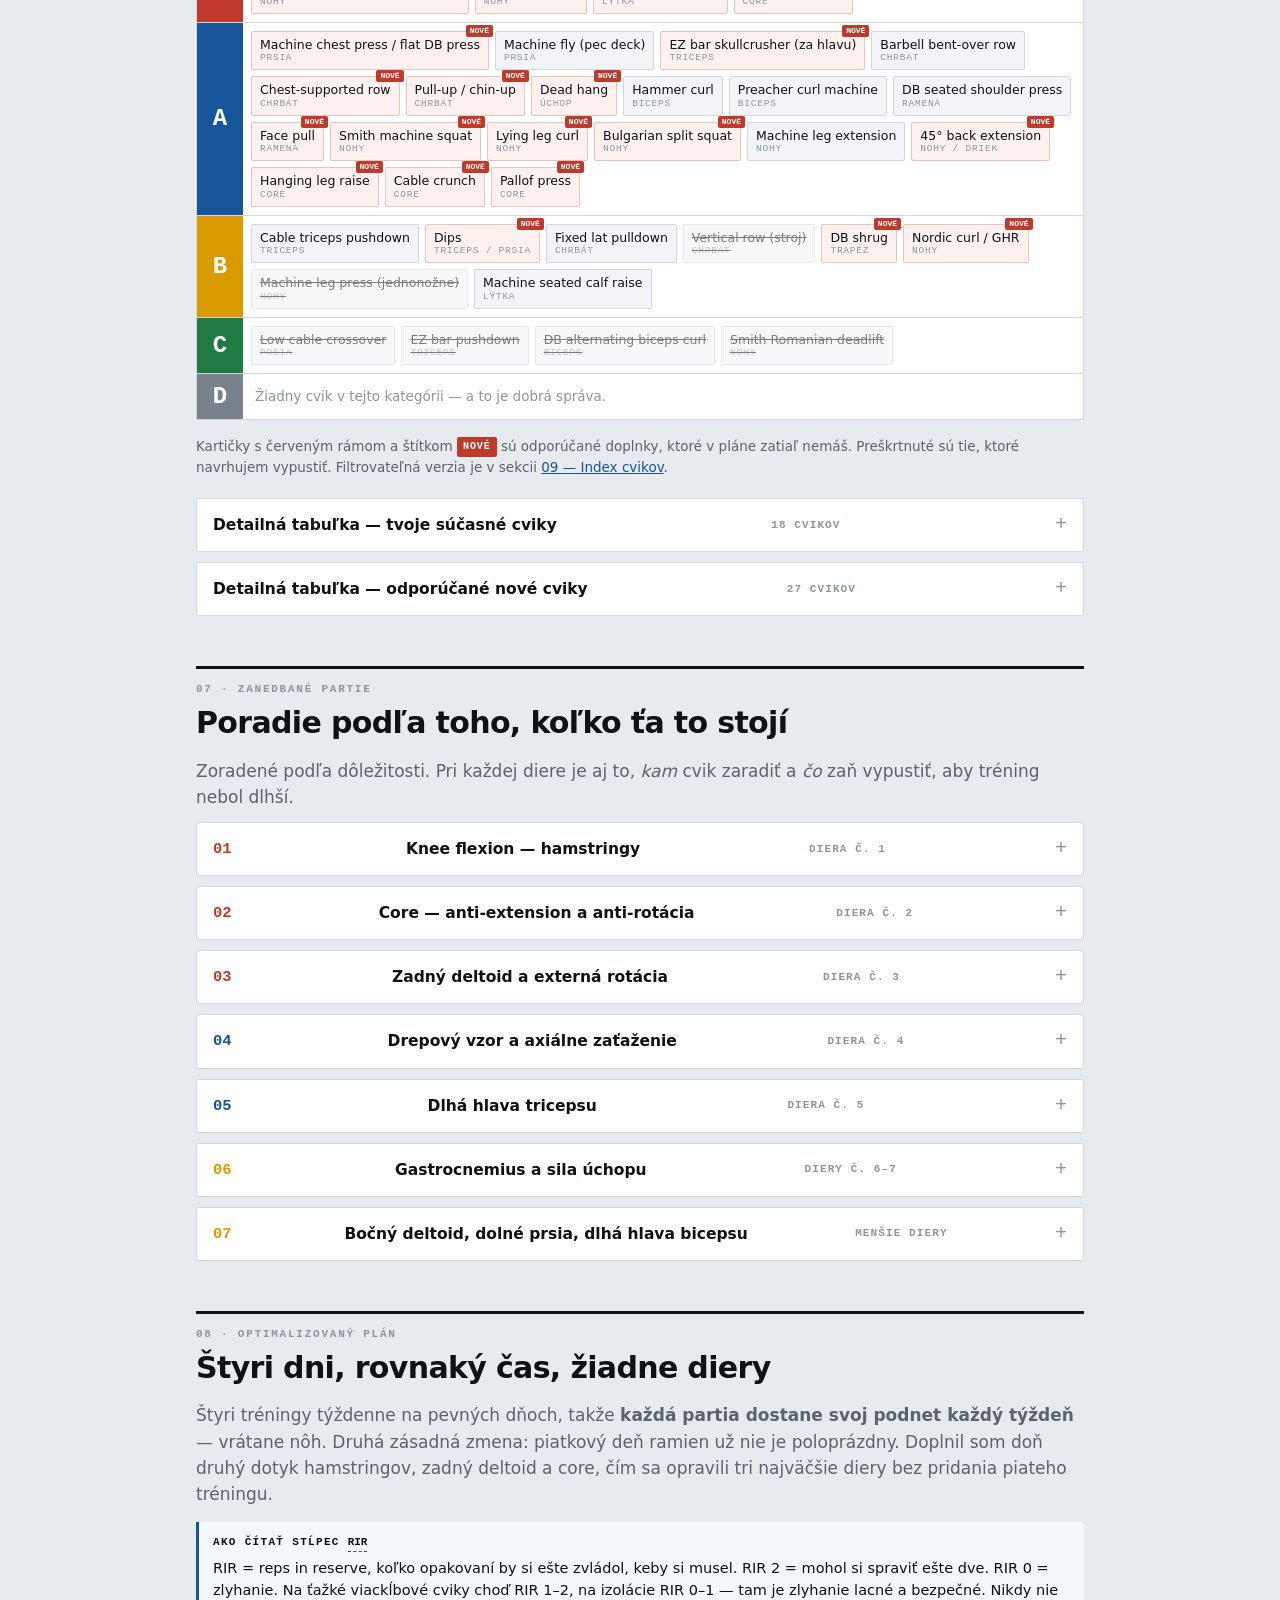
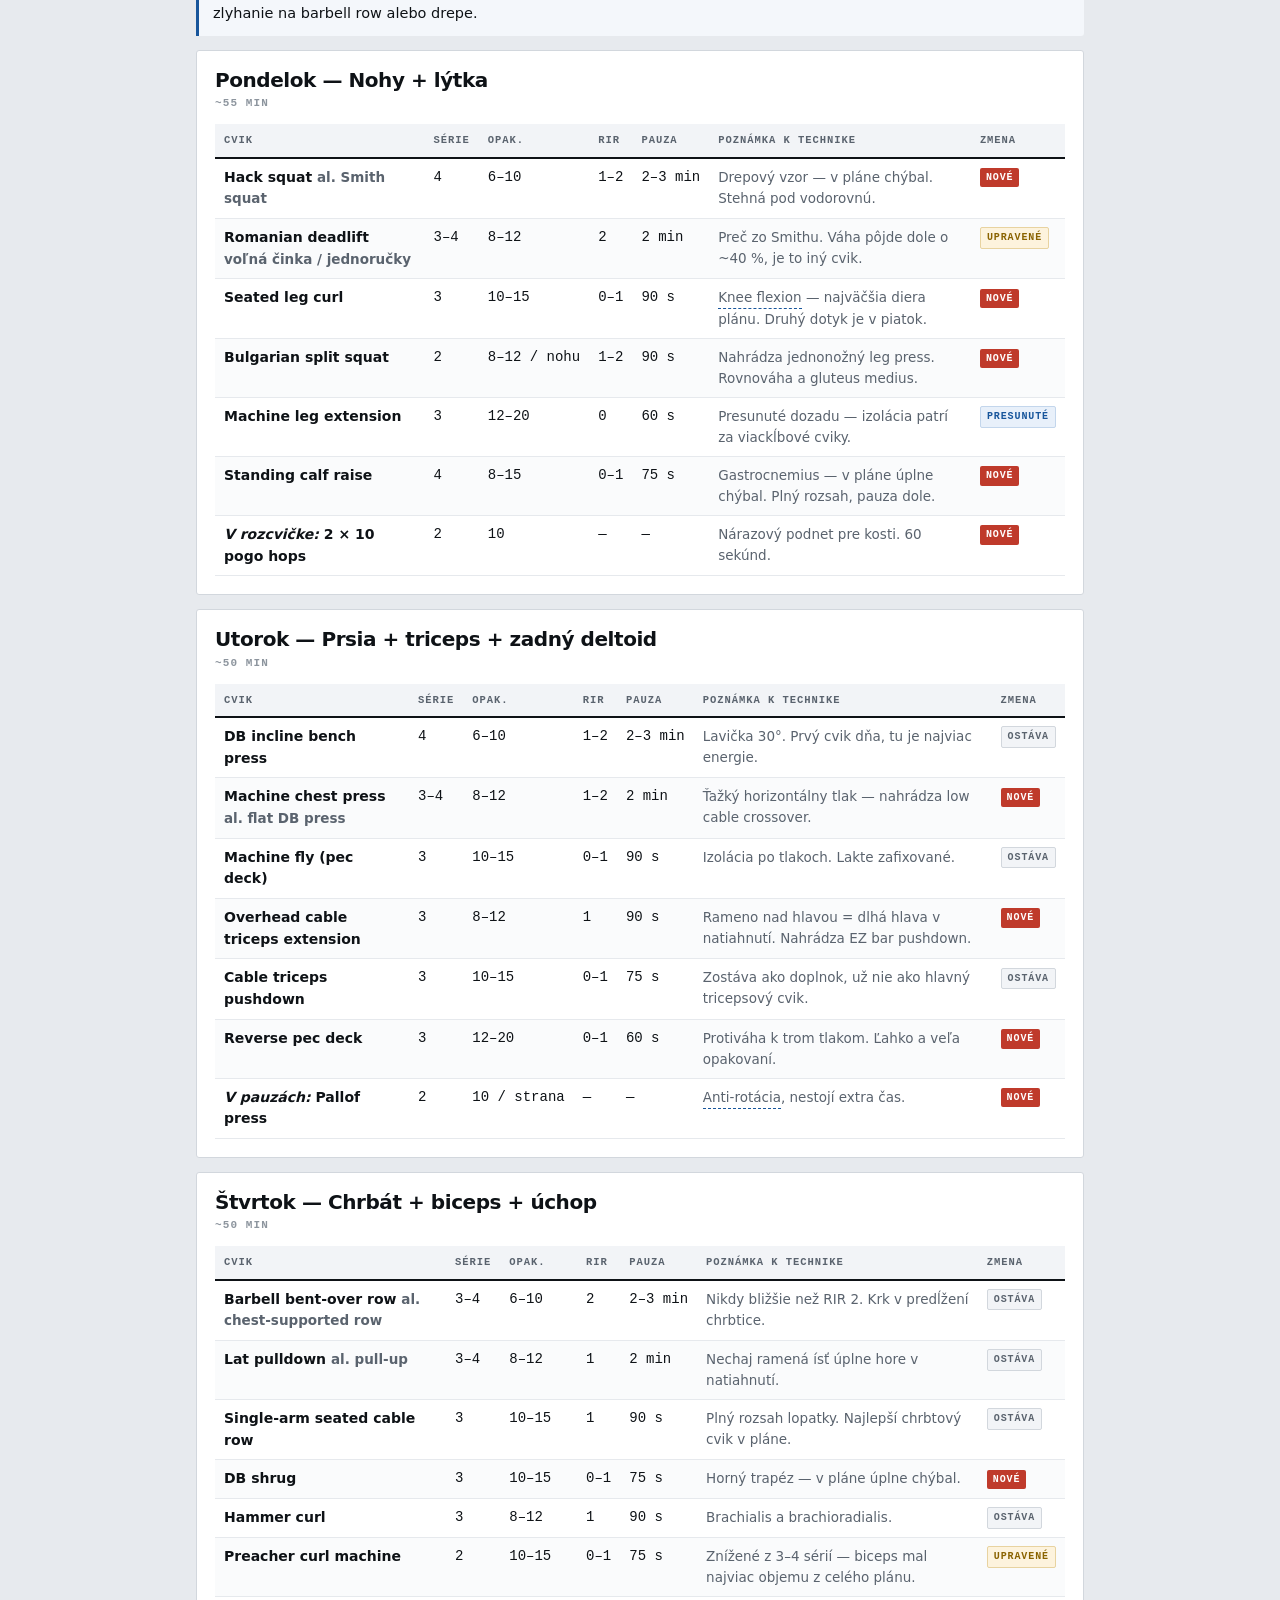
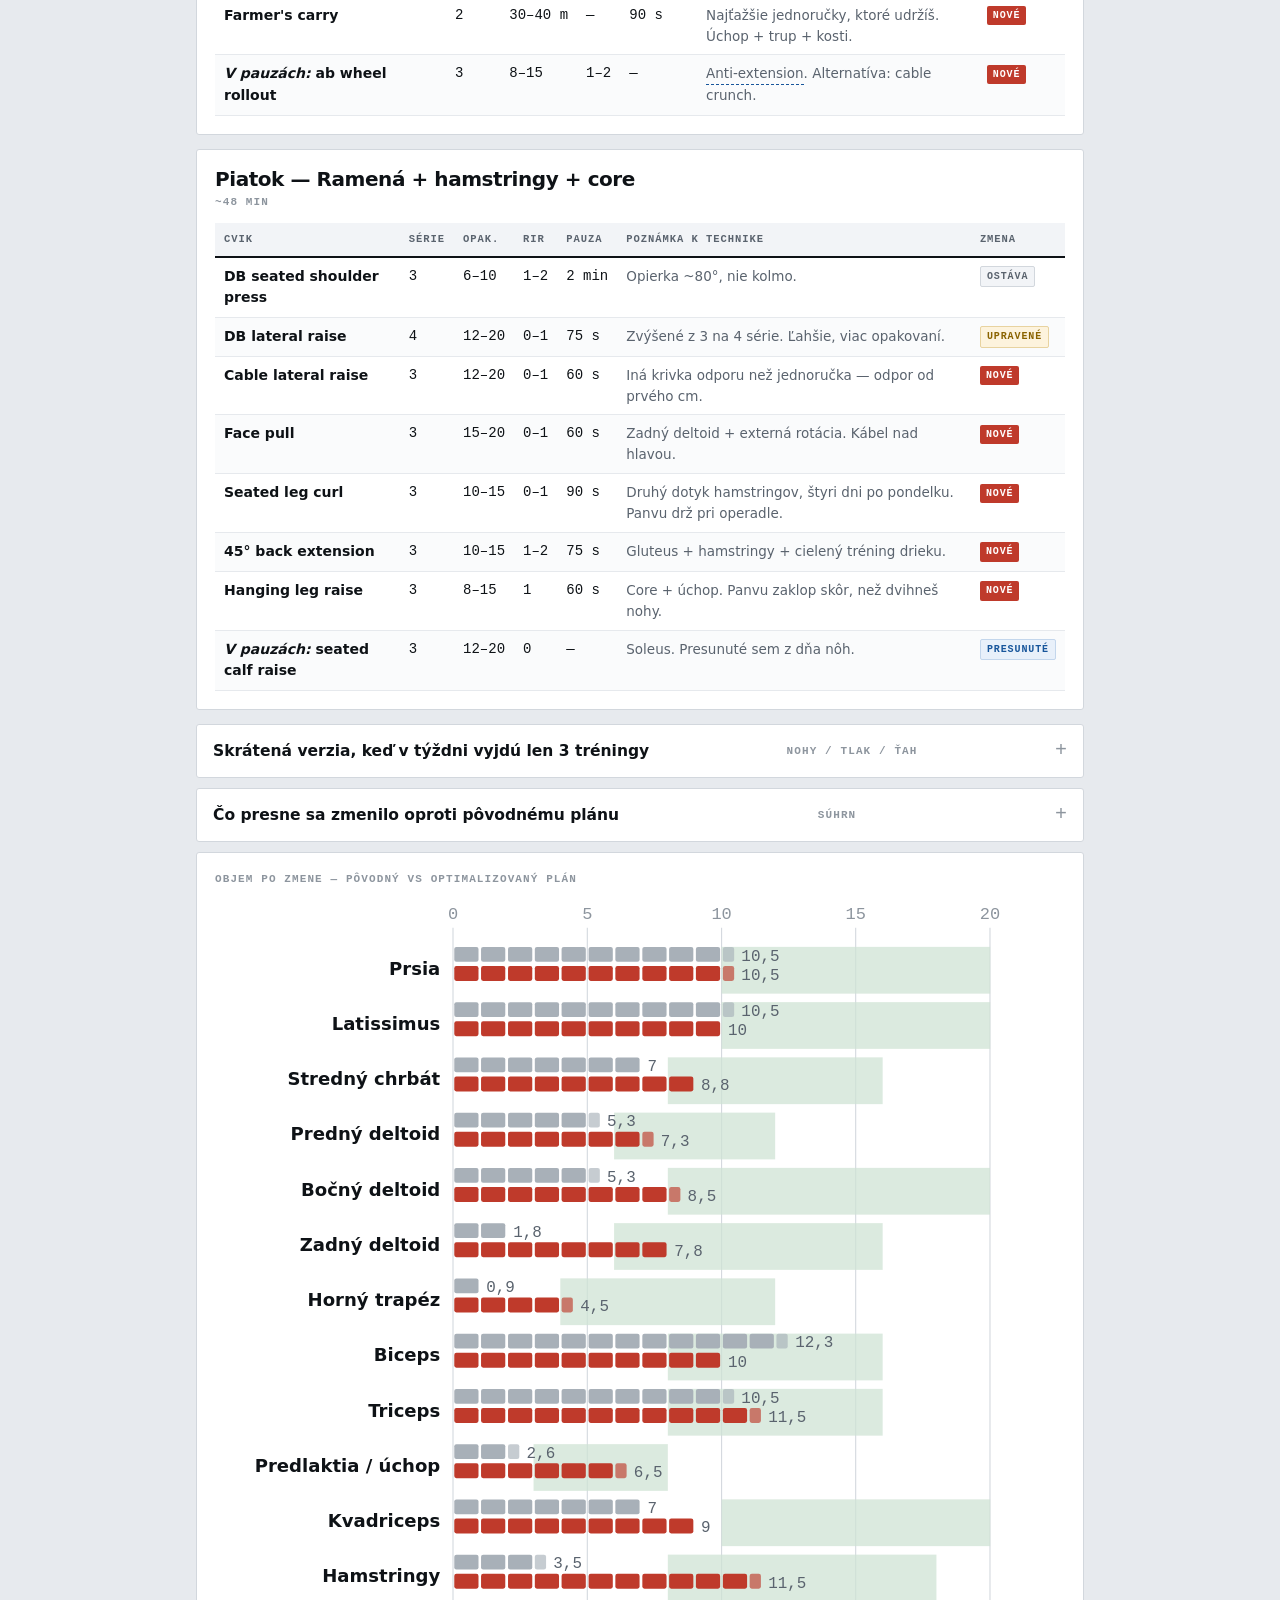
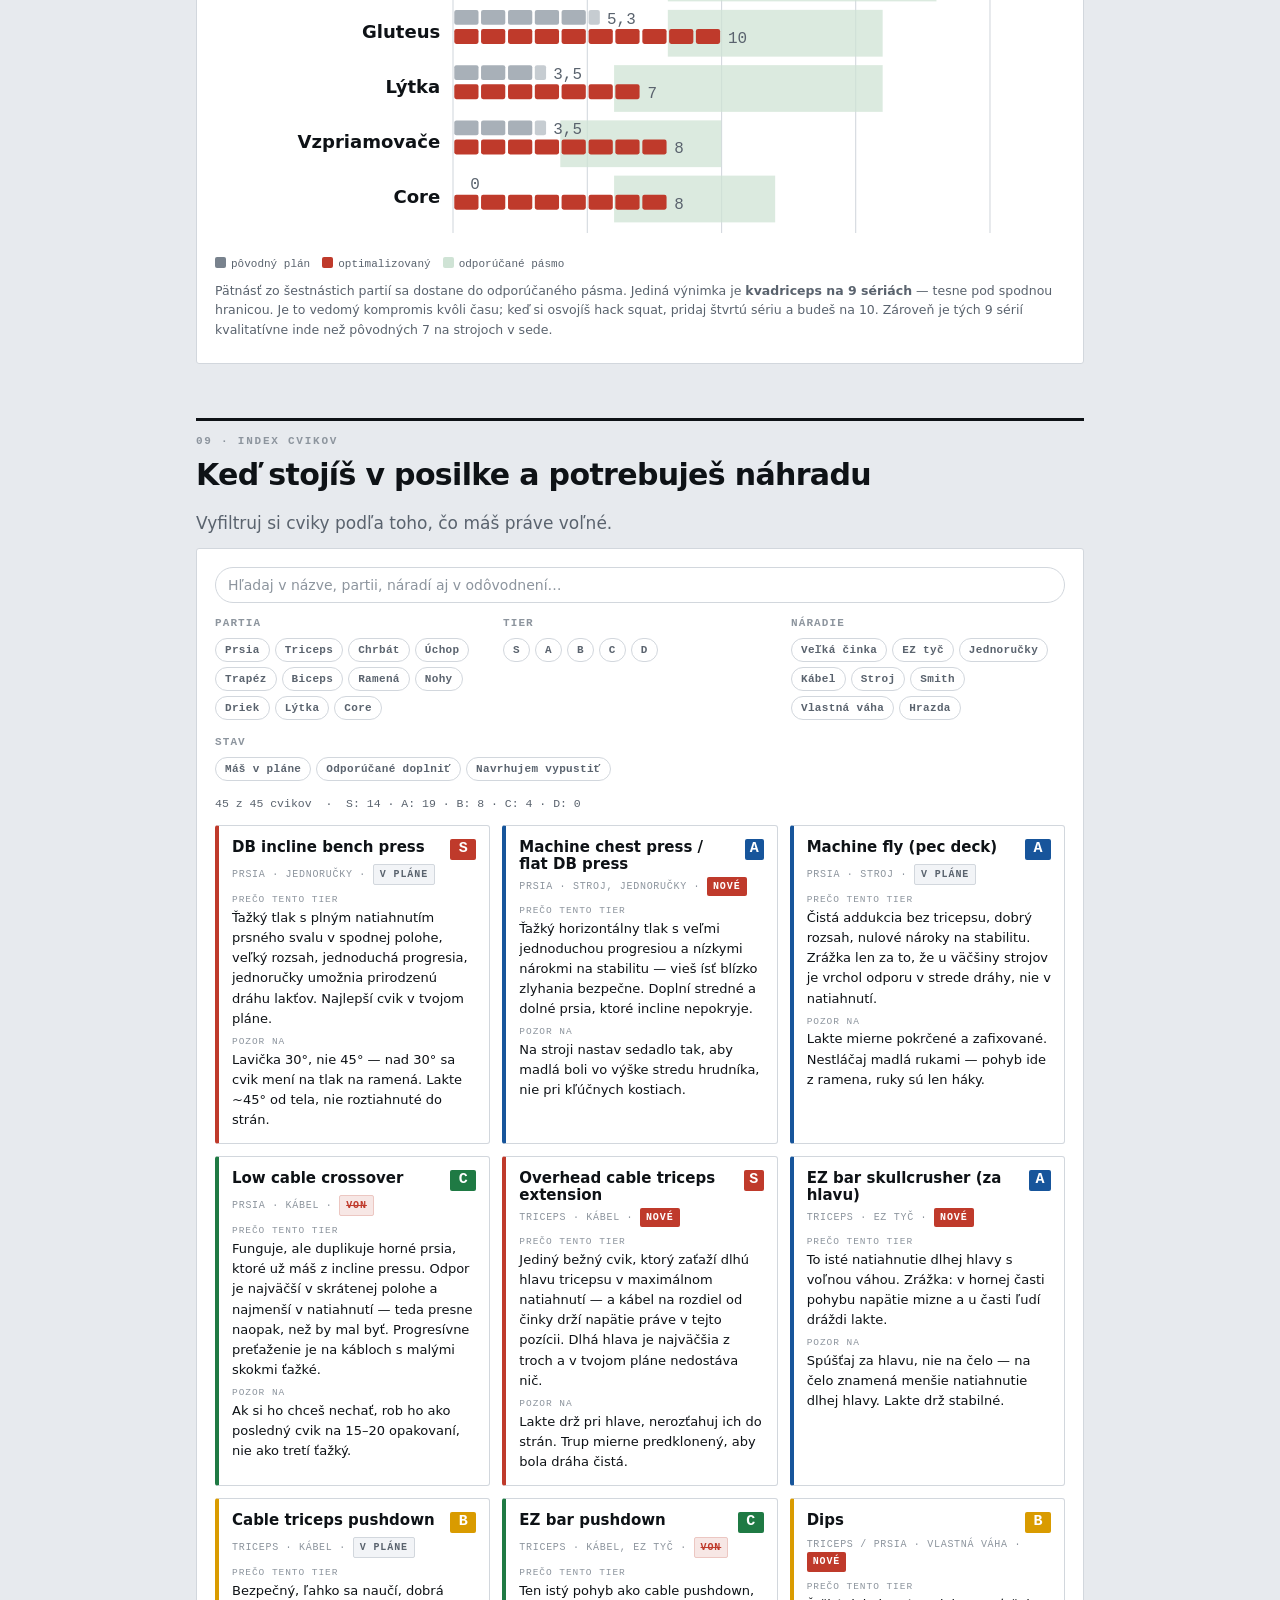
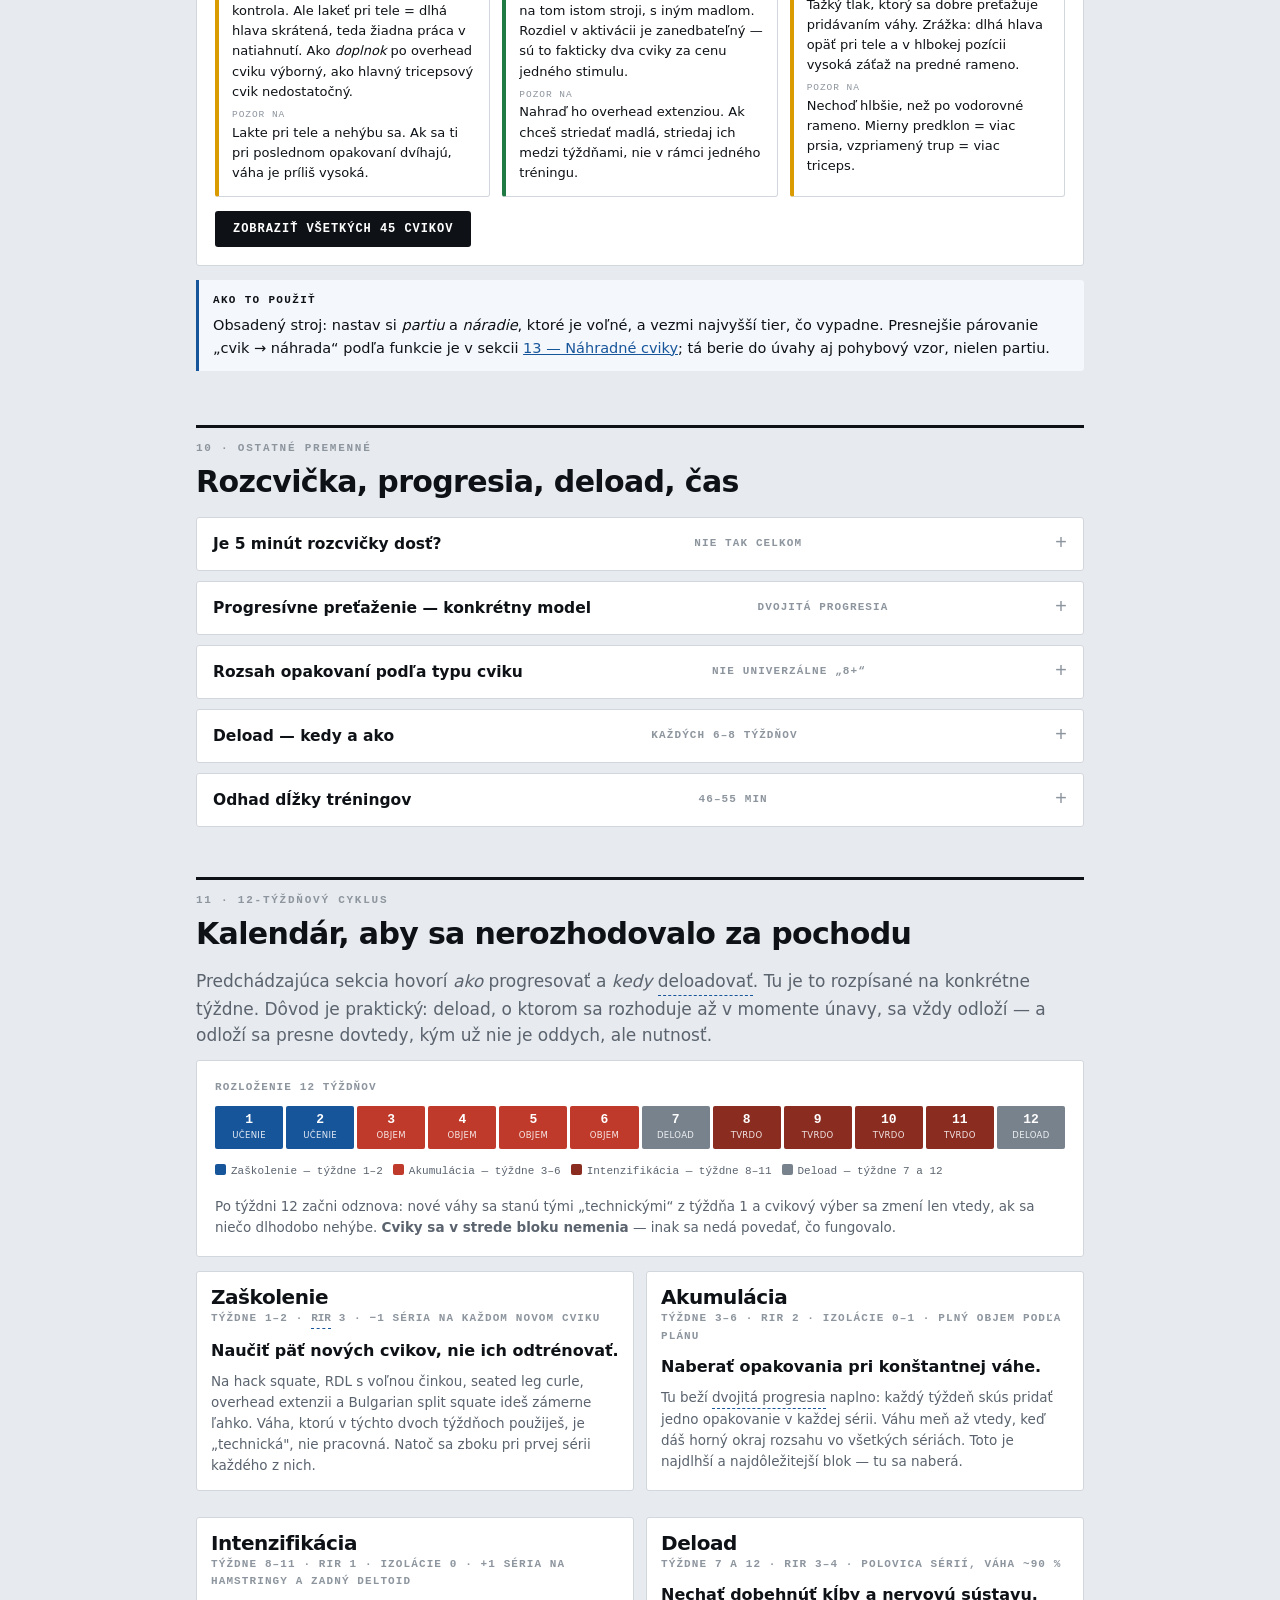
==== commit ff15f2ff: "Štyri tréningy týždenne na pevných dňoch, nohy každý týždeň Doteraz sa štyri dni rotovali bez ohľadu" ====
--- a/index.html
+++ b/index.html
@@ -21,7 +21,7 @@
   <div class="wrap">
     <span class="eyebrow">Audit tréningového plánu · august 2026</span>
     <h1>Dobrý plán<br>s troma dierami</h1>
-    <p class="subtitle">Muž · 180 cm · ~85 kg · 3 roky tréningu · 3–4× týždenne · 45–60 min · sedavá práca</p>
+    <p class="subtitle">Muž · 180 cm · ~85 kg · 3 roky tréningu · 4× týždenne · 45–60 min · sedavá práca</p>
     <div class="statstrip">
       <div><b>12,3</b><span>sérií / biceps</span></div>
       <div><b>3,5</b><span>sérií / hamstringy</span></div>
@@ -73,9 +73,9 @@
 
   <p class="lead">Zvyšok dokumentu vysvetľuje, prečo to tak je. Táto sekcia hovorí, čo robiť.</p>
 
-  <h3 style="margin-bottom:10px">Štyri tréningové dni</h3>
+  <h3 style="margin-bottom:10px">Štyri tréningy týždenne, pevné dni</h3>
   <div class="qtiles" id="qs-days"></div>
-  <p class="small" style="margin-bottom:22px">Rotuj ich za sebou — 1, 2, 3, 4, 1, 2… <strong>bez ohľadu na deň v týždni.</strong> Keď stihneš tri tréningy, prejdi na trojdňovú verziu; je pri rozpise.</p>
+  <p class="small" style="margin-bottom:22px"><strong>Nohy hneď v pondelok</strong> — najväčší deficit dostane najviac energie. Hamstringy majú druhý dotyk v piatok, štyri dni po nohách. Streda, sobota a nedeľa sú voľné. Ak ti tie dni nesedia, drž <em>poradie a rozostupy</em>, nie konkrétne názvy dní.</p>
 
   <h3 style="margin-bottom:4px">Päť pravidiel</h3>
   <div class="card" id="qs-rules" style="padding-top:4px"></div>
@@ -118,15 +118,14 @@
   <div class="sechead"><span class="eyebrow">02 · Objem a rozloženie</span><h2>Koľko sérií kam reálne padá</h2></div>
 
   <p class="lead">Koľko sérií týždenne reálne dostane ktorá partia — a či je to málo, akurát alebo veľa.</p>
-  <p class="small" style="margin-bottom:16px">Ako to počítam: cvik, kde je partia hlavným cieľom, sa ráta celý; kde len pomáha, polovicou. Za priemer beriem 3,5 série na cvik (tvoje „3–4“). Pri 3 tréningoch a 4-dňovej rotácii vyjde každý deň priemerne 0,75× za týždeň — preto je stĺpec „3×“ nižší.</p>
+  <p class="small" style="margin-bottom:16px">Ako to počítam: cvik, kde je partia hlavným cieľom, sa ráta celý; kde len pomáha, polovicou. Za priemer beriem 3,5 série na cvik (tvoje „3–4“). Čísla platia na týždeň so štyrmi tréningmi, teda tak, ako plán beží teraz.</p>
 
   <div class="card">
     <figure>
-      <div class="acclabel" style="margin-bottom:10px">Graf 1 — série na partiu za týždeň pri 4 tréningoch, s odporúčaným pásmom</div>
+      <div class="acclabel" style="margin-bottom:10px">Graf 1 — série na partiu za týždeň, s odporúčaným pásmom</div>
       <div id="chart-volume"></div>
       <div class="legend">
-        <span><i style="background:var(--p20)"></i>4× týždenne</span>
-        <span><i style="background:#9db4cf"></i>3× týždenne</span>
+        <span><i style="background:var(--p20)"></i>súčasný plán</span>
         <span><i style="background:#cfe3d5"></i>odporúčané pásmo</span>
       </div>
       <figcaption>Každý blok = jedna séria. Zelené pásmo v pozadí je odporúčaný rozsah pre hypertrofiu. Modrý stĺpec vľavo od pásma = máš málo, vpravo = máš veľa.</figcaption>
@@ -134,11 +133,11 @@
   </div>
 
   <details class="acc">
-    <summary>Tabuľka: série na partiu za týždeň <span class="acclabel">3× vs 4×</span></summary>
-    <div class="accbody">
-      <div class="tscroll">
-        <table>
-          <thead><tr><th>Partia</th><th class="n">Priame</th><th class="n">Nepriame ×0,5</th><th class="n">Spolu 4×/týž.</th><th class="n">Spolu 3×/týž.</th><th class="n">Odporúčané</th><th>Stav (4×)</th></tr></thead>
+    <summary>Tabuľka: série na partiu za týždeň <span class="acclabel">16 partií</span></summary>
+    <div class="accbody">
+      <div class="tscroll">
+        <table>
+          <thead><tr><th>Partia</th><th class="n">Priame</th><th class="n">Nepriame ×0,5</th><th class="n">Spolu / týž.</th><th class="n">Odporúčané</th><th>Stav</th></tr></thead>
           <tbody id="voltable"></tbody>
         </table>
       </div>
@@ -152,7 +151,7 @@
     <div class="accbody">
       <div class="tscroll">
         <table>
-          <thead><tr><th>Partia</th><th class="n">Teraz (4×/týž.)</th><th class="n">Optimum</th><th>Komentár</th></tr></thead>
+          <thead><tr><th>Partia</th><th class="n">Teraz</th><th class="n">Optimum</th><th>Komentár</th></tr></thead>
           <tbody id="freqtable"></tbody>
         </table>
       </div>
@@ -306,7 +305,7 @@
 
   <div class="grid2">
     <div class="note warn"><b>Horná vs dolná časť tela</b>
-    Teraz <strong>75 : 25</strong>. Pri 4-dňovej rotácii s jedným dňom nôh to inak nejde. Riešenie nie je pridať piaty deň, ale dať druhý dotyk nôh do dňa ramien, ktorý je aj tak poloprázdny. Po zmene <strong>66 : 34</strong>, čo je pri tomto splite realistické maximum.</div>
+    Teraz <strong>75 : 25</strong>. Pri štyroch tréningoch s jedným dňom nôh to inak nejde. Riešenie nie je pridať piaty deň, ale dať druhý dotyk nôh do dňa ramien, ktorý je aj tak poloprázdny. Po zmene <strong>66 : 34</strong>, čo je pri tomto splite realistické maximum.</div>
     <div class="note warn"><b>Kvadriceps vs hamstringy</b>
     Teraz <strong>2 : 1</strong> v prospech kvadricepsu. Pomer sily hamstringov ku kvadricepsu (H:Q) pod ~0,6 sa spája s vyšším rizikom poranenia kolena a zadného stehna — a ty ideš na hokej, kde je práve toto typické zranenie. Po zmene <strong>≈ 1 : 1,2</strong>, čo je počas dobiehania deficitu správne; o 2–3 mesiace pridaj sériu na kvadriceps.</div>
   </div>
@@ -513,7 +512,7 @@
 <section id="plan">
   <div class="sechead"><span class="eyebrow">08 · Optimalizovaný plán</span><h2>Štyri dni, rovnaký čas, žiadne diery</h2></div>
 
-  <p class="lead">Kostra ostáva tvoja — rotuješ štyri dni. Zmenila sa jedna vec zásadne: <strong>deň ramien už nie je poloprázdny.</strong> Doplnil som doň druhý dotyk hamstringov, zadný deltoid a core, čím sa opravili tri najväčšie diery bez pridania piateho tréningu.</p>
+  <p class="lead">Štyri tréningy týždenne na pevných dňoch, takže <strong>každá partia dostane svoj podnet každý týždeň</strong> — vrátane nôh. Druhá zásadná zmena: piatkový deň ramien už nie je poloprázdny. Doplnil som doň druhý dotyk hamstringov, zadný deltoid a core, čím sa opravili tri najväčšie diery bez pridania piateho tréningu.</p>
 
   <div class="note"><b>Ako čítať stĺpec RIR</b>
   RIR = reps in reserve, koľko opakovaní by si ešte zvládol, keby si musel. RIR 2 = mohol si spraviť ešte dve. RIR 0 = zlyhanie. Na ťažké viackĺbové cviky choď RIR 1–2, na izolácie RIR 0–1 — tam je zlyhanie lacné a bezpečné. Nikdy nie zlyhanie na barbell row alebo drepe.</div>
@@ -521,9 +520,9 @@
   <div id="daycards"></div>
 
   <details class="acc">
-    <summary>Skrátená verzia, keď stihneš len 3 tréningy <span class="acclabel">Push / Pull / Nohy</span></summary>
-    <div class="accbody">
-      <p class="small" style="margin-bottom:14px">Nerotuj 4-dňový split pri 3 tréningoch — každý deň by ti vyšiel priemerne 0,75× týždenne a nohy by si trénoval reálne raz za deväť dní. Prejdi na tri dni a rotuj ich <strong>bez ohľadu na deň v týždni</strong>: A → B → C → A → …</p>
+    <summary>Skrátená verzia, keď v týždni vyjdú len 3 tréningy <span class="acclabel">Nohy / Tlak / Ťah</span></summary>
+    <div class="accbody">
+      <p class="small" style="margin-bottom:14px">Neškrtaj jeden deň zo štvordňového týždňa — vypadli by celé partie. Prejdi na tento trojdňový týždeň: <strong>pondelok, streda, piatok</strong>. Nohy v ňom ostávajú hneď v pondelok a leg curl má štyri série, keďže druhý dotyk v tomto týždni nebude.</p>
       <div id="daycards3"></div>
     </div>
   </details>
@@ -701,10 +700,10 @@
         <table class="narrow">
           <thead><tr><th>Deň</th><th class="n">Sérií</th><th class="n">Rozcvička</th><th class="n">Práca</th><th class="n">Spolu</th><th class="n">+ pás</th></tr></thead>
           <tbody>
-            <tr><td>1 — Prsia + triceps + zadný deltoid</td><td class="n">19</td><td class="n">6 min</td><td class="n">44 min</td><td class="n">50 min</td><td class="n">+20 min</td></tr>
-            <tr><td>2 — Chrbát + biceps + úchop</td><td class="n">19 + carry</td><td class="n">6 min</td><td class="n">44 min</td><td class="n">50 min</td><td class="n">+20 min</td></tr>
-            <tr><td>3 — Ramená + hamstringy + core</td><td class="n">22</td><td class="n">5 min</td><td class="n">43 min</td><td class="n">48 min</td><td class="n">+12 min VO₂max</td></tr>
-            <tr><td>4 — Nohy + lýtka</td><td class="n">19</td><td class="n">7 min</td><td class="n">48 min</td><td class="n">55 min</td><td class="n">+10 min</td></tr>
+            <tr><td><strong>Pondelok</strong> — Nohy + lýtka</td><td class="n">19</td><td class="n">7 min</td><td class="n">48 min</td><td class="n">55 min</td><td class="n">+10 min</td></tr>
+            <tr><td><strong>Utorok</strong> — Prsia + triceps + zadný deltoid</td><td class="n">19</td><td class="n">6 min</td><td class="n">44 min</td><td class="n">50 min</td><td class="n">+20 min</td></tr>
+            <tr><td><strong>Štvrtok</strong> — Chrbát + biceps + úchop</td><td class="n">19 + carry</td><td class="n">6 min</td><td class="n">44 min</td><td class="n">50 min</td><td class="n">+20 min</td></tr>
+            <tr><td><strong>Piatok</strong> — Ramená + hamstringy + core</td><td class="n">22</td><td class="n">5 min</td><td class="n">43 min</td><td class="n">48 min</td><td class="n">+12 min VO₂max</td></tr>
           </tbody>
         </table>
       </div>
@@ -788,10 +787,10 @@
         <table>
           <thead><tr><th>Deň</th><th>Verdikt</th><th>Poznámka</th></tr></thead>
           <tbody>
-            <tr><td><strong>1 — Prsia + triceps</strong></td><td><span class="tag t-ok">v poriadku</span></td><td>Incline press prvý je správne. Jediná zmena je obsahová: crossover von, horizontálny tlak dnu, a zadný deltoid na koniec ako protiváha.</td></tr>
-            <tr><td><strong>2 — Chrbát + biceps</strong></td><td><span class="tag t-ok">v poriadku</span></td><td>Barbell row prvý je správne — je to najťažší cvik a potrebuje čerstvý driek. Biceps až po chrbte, aby ti neunavené predlaktia neobmedzovali ťahy.</td></tr>
-            <tr><td><strong>3 — Ramená</strong></td><td><span class="tag t-part">upraviť</span></td><td>Tlak pred rozpažením je správne. Problém nie je poradie, ale to, že deň má len 2 cviky.</td></tr>
-            <tr><td><strong>4 — Nohy</strong></td><td><span class="tag t-no">prehodiť</span></td><td><strong>Tu je reálna chyba.</strong> Robíš <em>leg extension pred leg pressom</em> — izoláciu pred viackĺbovým cvikom. Kvadriceps ide do leg pressu predunavený, takže na hlavnom cviku zdvihneš menej a stimul je nižší. Zároveň RDL prvý unaví vzpriamovače pred zvyškom nôh.<br><br><strong>Správne poradie:</strong> drepový vzor (hack squat) → RDL → leg curl → split squat → leg extension → lýtka. Najťažší viackĺbový prvý, izolácia posledná.</td></tr>
+            <tr><td><strong>Pondelok — Nohy</strong></td><td><span class="tag t-no">prehodiť</span></td><td><strong>Tu je reálna chyba.</strong> Robíš <em>leg extension pred leg pressom</em> — izoláciu pred viackĺbovým cvikom. Kvadriceps ide do leg pressu predunavený, takže na hlavnom cviku zdvihneš menej a stimul je nižší. Zároveň RDL prvý unaví vzpriamovače pred zvyškom nôh.<br><br><strong>Správne poradie:</strong> drepový vzor (hack squat) → RDL → leg curl → split squat → leg extension → lýtka. Najťažší viackĺbový prvý, izolácia posledná.</td></tr>
+            <tr><td><strong>Utorok — Prsia + triceps</strong></td><td><span class="tag t-ok">v poriadku</span></td><td>Incline press prvý je správne. Jediná zmena je obsahová: crossover von, horizontálny tlak dnu, a zadný deltoid na koniec ako protiváha.</td></tr>
+            <tr><td><strong>Štvrtok — Chrbát + biceps</strong></td><td><span class="tag t-ok">v poriadku</span></td><td>Barbell row prvý je správne — je to najťažší cvik a potrebuje čerstvý driek. Biceps až po chrbte, aby ti neunavené predlaktia neobmedzovali ťahy. Driek má po pondelkovom RDL tri dni na zotavenie.</td></tr>
+            <tr><td><strong>Piatok — Ramená</strong></td><td><span class="tag t-part">upraviť</span></td><td>Tlak pred rozpažením je správne. Problém nie je poradie, ale to, že deň mal len 2 cviky. Teraz je v ňom aj druhý dotyk hamstringov a core.</td></tr>
           </tbody>
         </table>
       </div>
@@ -858,17 +857,17 @@
         <table>
           <thead><tr><th>Deň</th><th>Silový tréning</th><th>Kardio hneď po</th><th class="n">Čas</th></tr></thead>
           <tbody>
-            <tr><td><strong>1 — Prsia</strong></td><td>50 min</td><td>Pás <strong>5 km/h, sklon 12 %, 20 min</strong> — zóna 2</td><td class="n">70 min</td></tr>
-            <tr><td><strong>2 — Chrbát</strong></td><td>50 min</td><td>Pás <strong>5 km/h, sklon 12 %, 20 min</strong> — zóna 2</td><td class="n">70 min</td></tr>
-            <tr><td><strong>3 — Ramená</strong></td><td>46 min</td><td><strong>VO₂max blok, 12 min:</strong> bicykel, 10 × (30 s tvrdo / 30 s ľahko) + 2 min výklus</td><td class="n">58 min</td></tr>
-            <tr><td><strong>4 — Nohy</strong></td><td>55 min</td><td>Pás <strong>4 km/h, sklon 5 %, 10 min</strong> — len prekrvenie</td><td class="n">65 min</td></tr>
+            <tr><td><strong>Pondelok — Nohy</strong></td><td>55 min</td><td>Pás <strong>4 km/h, sklon 5 %, 10 min</strong> — len prekrvenie</td><td class="n">65 min</td></tr>
+            <tr><td><strong>Utorok — Prsia</strong></td><td>50 min</td><td>Pás <strong>5 km/h, sklon 12 %, 20 min</strong> — zóna 2</td><td class="n">70 min</td></tr>
+            <tr><td><strong>Štvrtok — Chrbát</strong></td><td>50 min</td><td>Pás <strong>5 km/h, sklon 12 %, 20 min</strong> — zóna 2</td><td class="n">70 min</td></tr>
+            <tr><td><strong>Piatok — Ramená</strong></td><td>46 min</td><td><strong>VO₂max blok, 12 min:</strong> bicykel, 10 × (30 s tvrdo / 30 s ľahko) + 2 min výklus</td><td class="n">58 min</td></tr>
           </tbody>
         </table>
       </div>
       <p style="margin-top:12px"><strong>Spolu:</strong> ~50 min riadenej zóny 2 + 12 min práce na VO₂max týždenne. Zvyšok do 150 minút doplň chôdzou mimo posilky — cieľ <strong>8–10 tisíc krokov denne</strong>. Toto nie je vata: bežná denná chôdza je z hľadiska mortality skoro rovnako hodnotná ako plánované kardio a nestojí ťa ani minútu tréningového času.</p>
 
       <div class="grid2">
-        <div class="note good"><b>Prečo VO₂max blok práve v deň ramien</b>Je to najkratší tréning a najďalej od dňa nôh. Intervalový blok po tréningu ramien nezasiahne nič, čo budeš potrebovať zajtra. Nikdy ho nedávaj bezprostredne pred alebo po dni nôh.</div>
+        <div class="note good"><b>Prečo VO₂max blok práve v piatok</b>Deň ramien je najkratší tréning a v týždni najďalej od pondelkových nôh. Intervalový blok po tréningu ramien nezasiahne nič, čo budeš potrebovať zajtra. Nikdy ho nedávaj bezprostredne pred alebo po dni nôh.</div>
         <div class="note warn"><b>Zabrzdí ma kardio v naberaní?</b>Interferenčný efekt je reálny, ale hlavne pri veľkých objemoch behu a pri kardiu na tie isté svaly krátko pred silovým tréningom. Bicykel a chôdza so sklonom <em>po</em> tréningu, v tomto objeme, ti rast nezastavia. Čo ti ho zastaví, je nedojedanie kalórií, ktoré kardio spálilo — to zarátaj.</div>
       </div>
       <p class="small">Ak by si niekedy predsa mal 40 minút navyše mimo posilky, najlepšie ich investuješ do jednej dlhšej zóny 2 v netréningový deň — vonku, na bicykli alebo svižnou chôdzou. Zóna 2 = dýchaš zrýchlene, ale vieš rozprávať v celých vetách.</p>
--- a/assets/css/components.css
+++ b/assets/css/components.css
@@ -12,6 +12,11 @@
 }
 .qtile:hover{border-color:var(--ink);border-left-color:var(--p25)}
 .qtile b{display:block;font-size:15px;line-height:1.25;margin:6px 0 5px}
+.qday{
+  display:inline-block;font-family:var(--fm);font-size:10.5px;font-weight:700;
+  letter-spacing:.1em;text-transform:uppercase;color:#fff;background:var(--ink);
+  border-radius:2px;padding:3px 7px
+}
 .qtile .qmeta{font-family:var(--fm);font-size:11px;letter-spacing:.05em;color:var(--ink2)}
 .qnum{
   display:inline-flex;align-items:center;justify-content:center;flex:0 0 auto;
